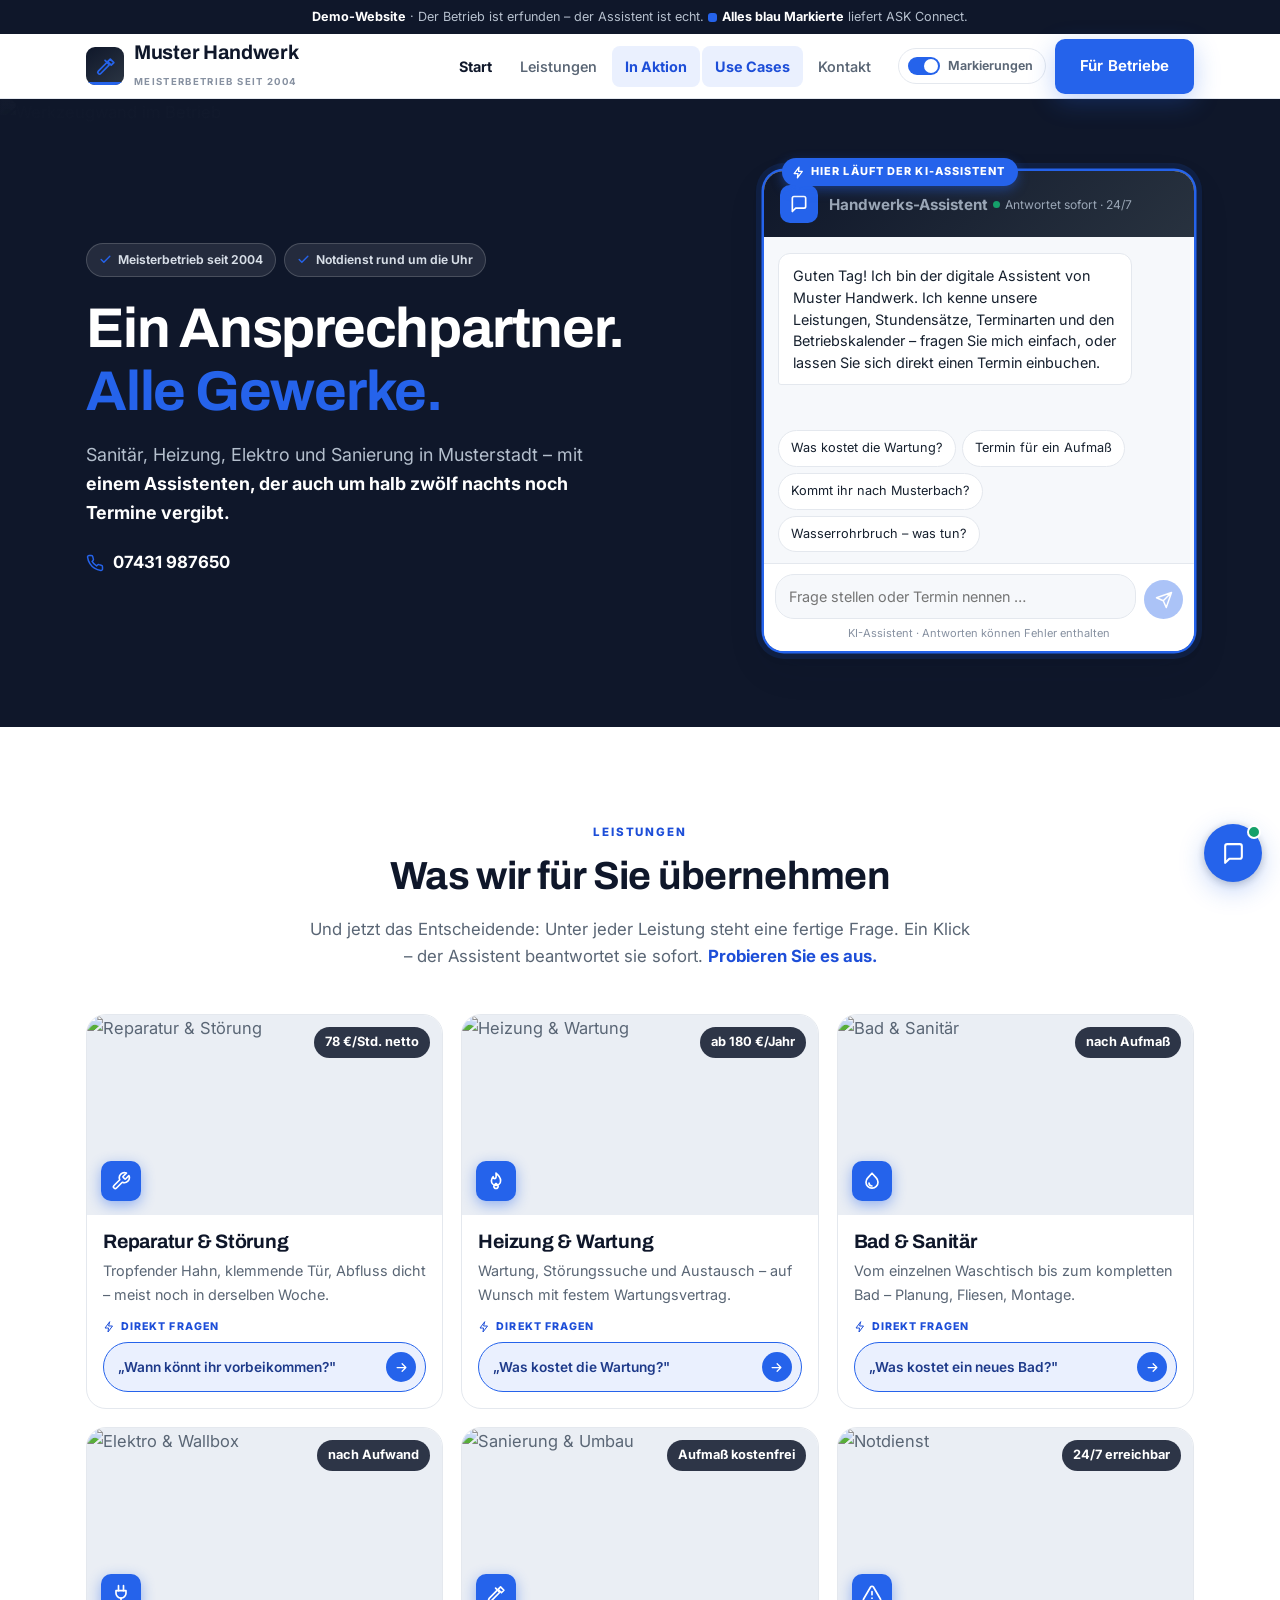
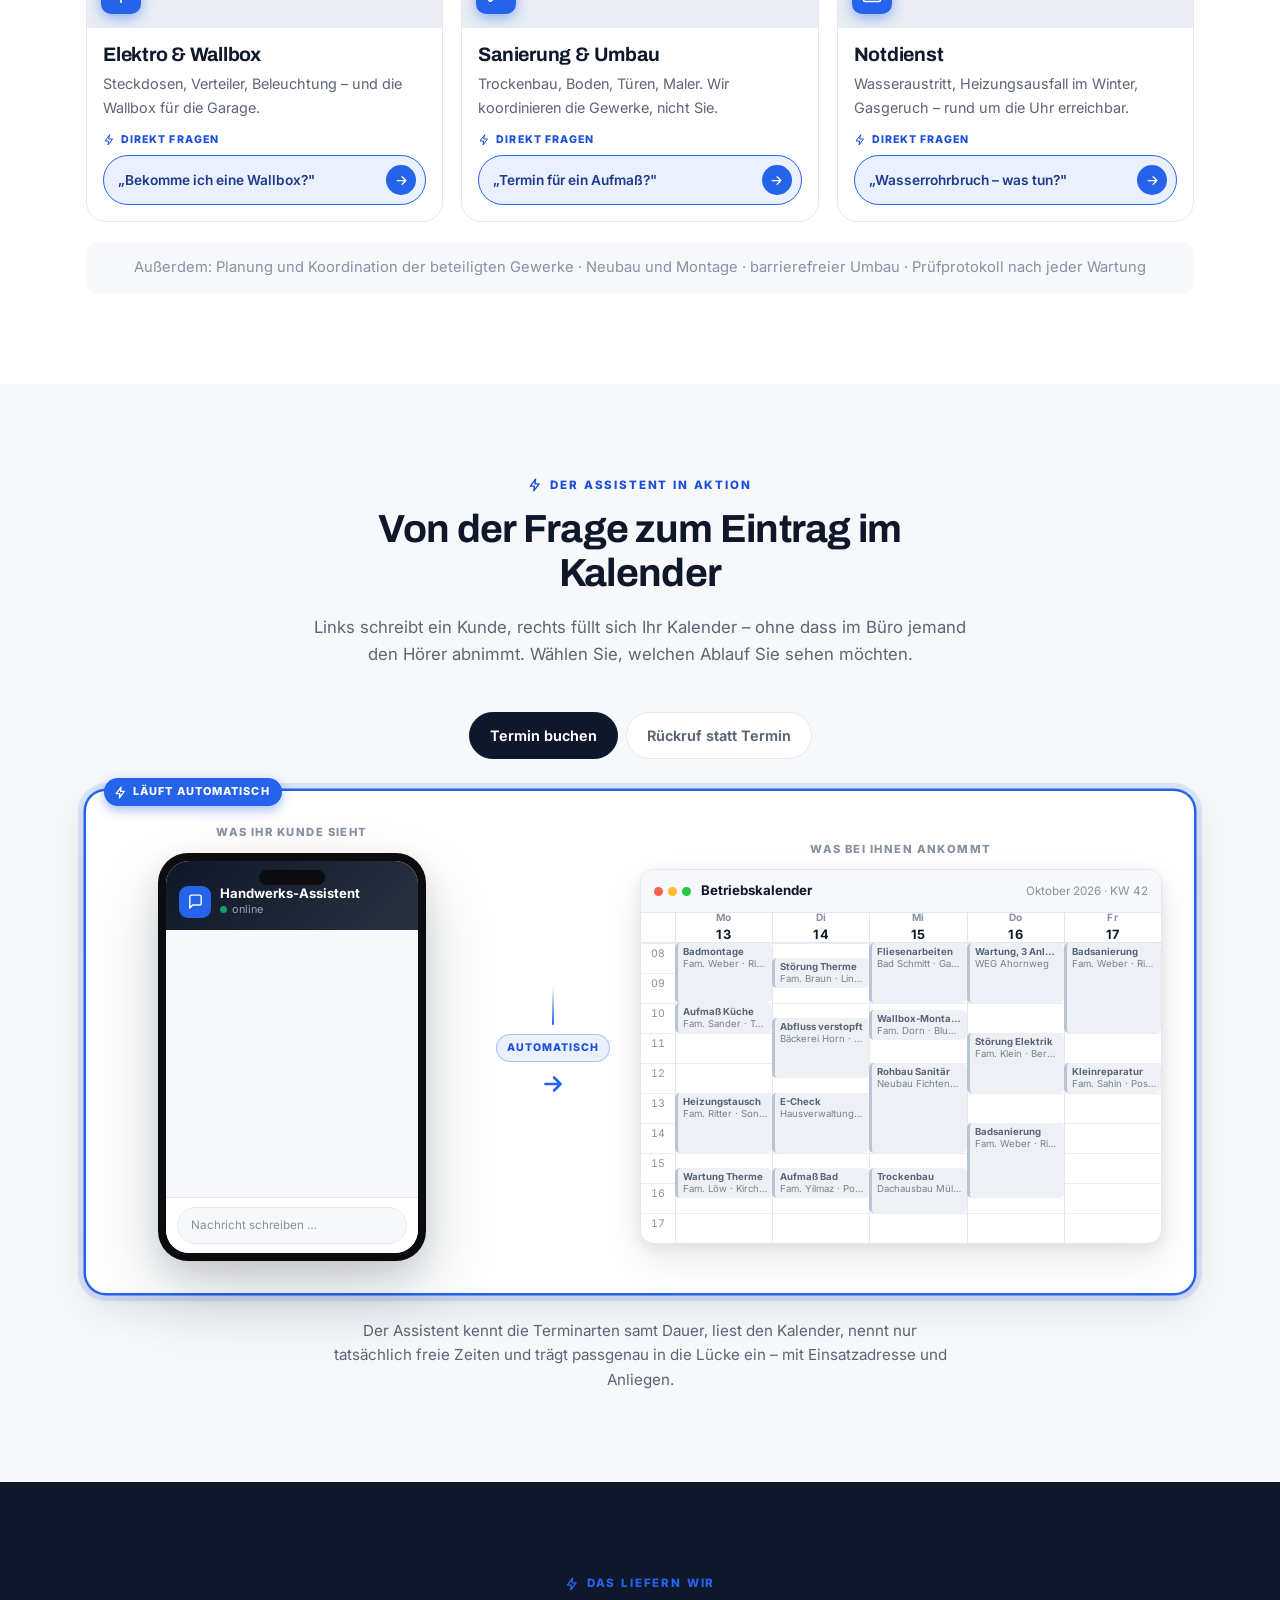
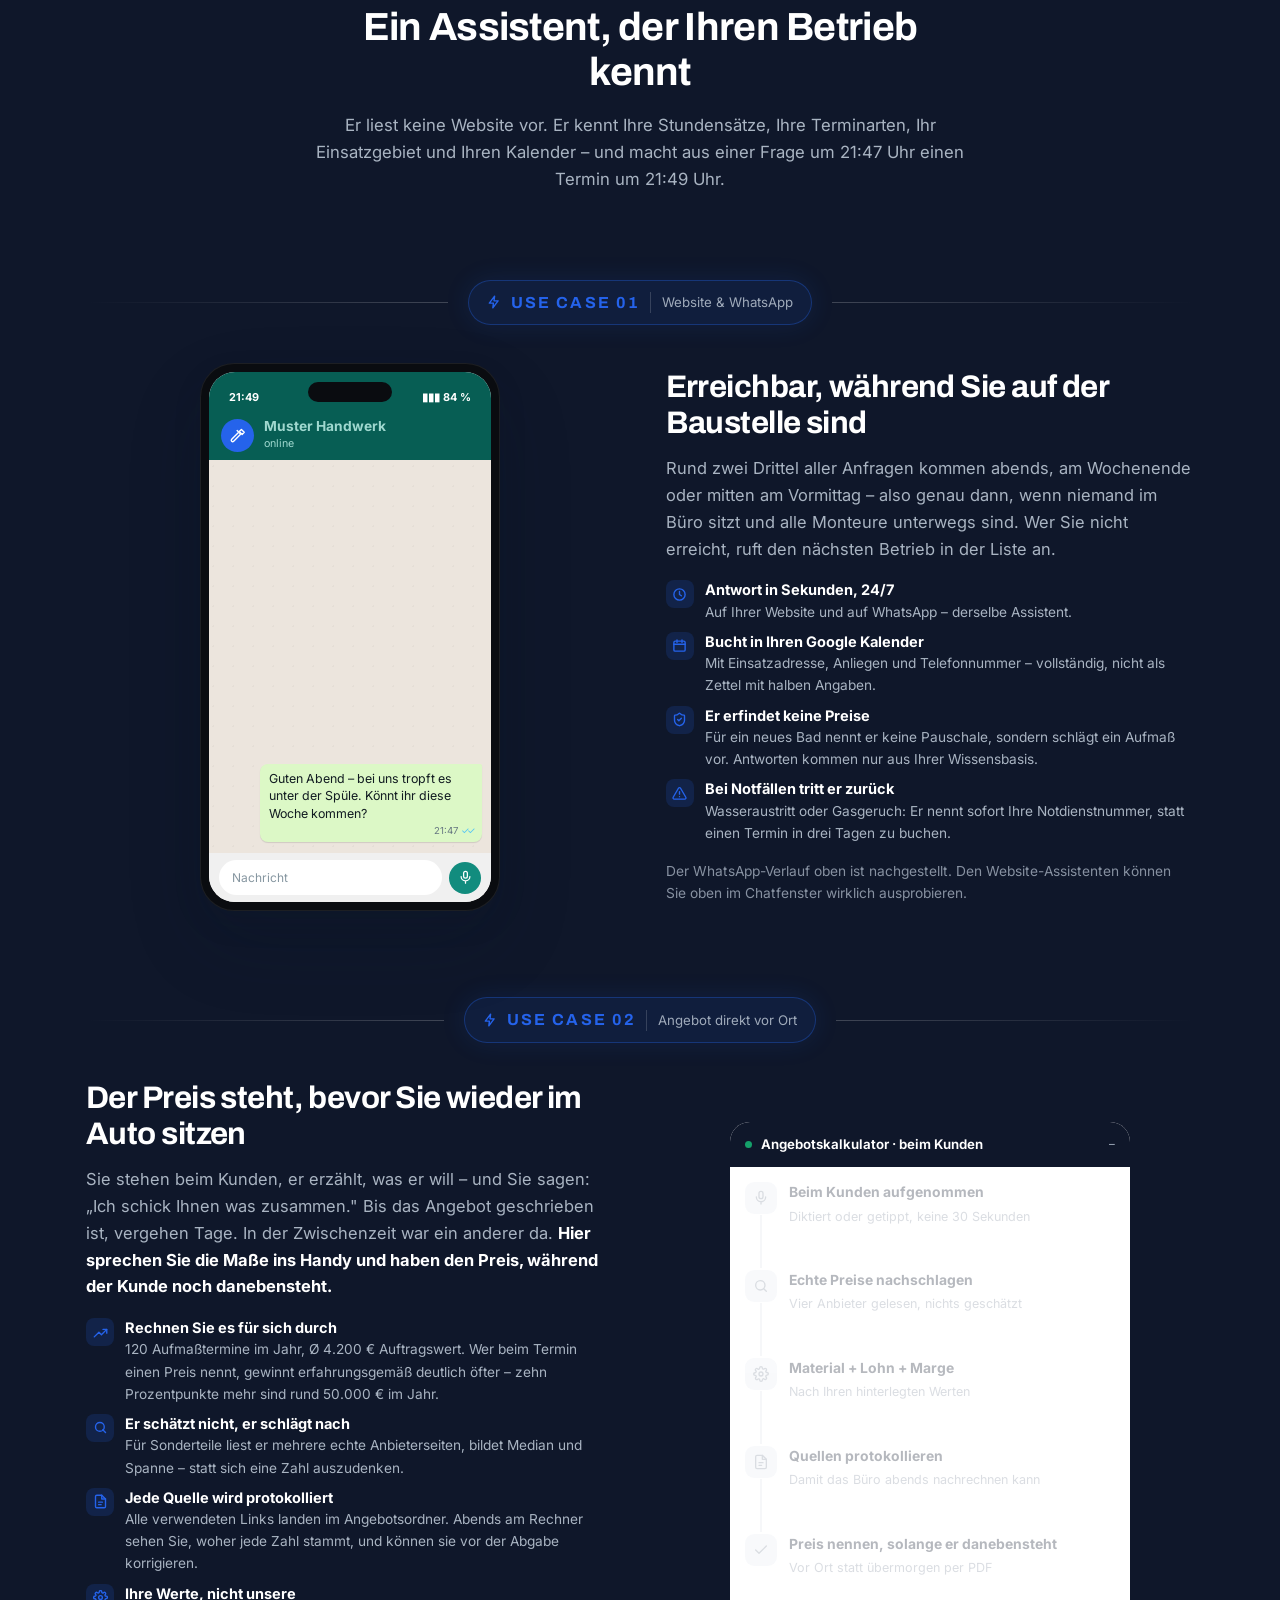
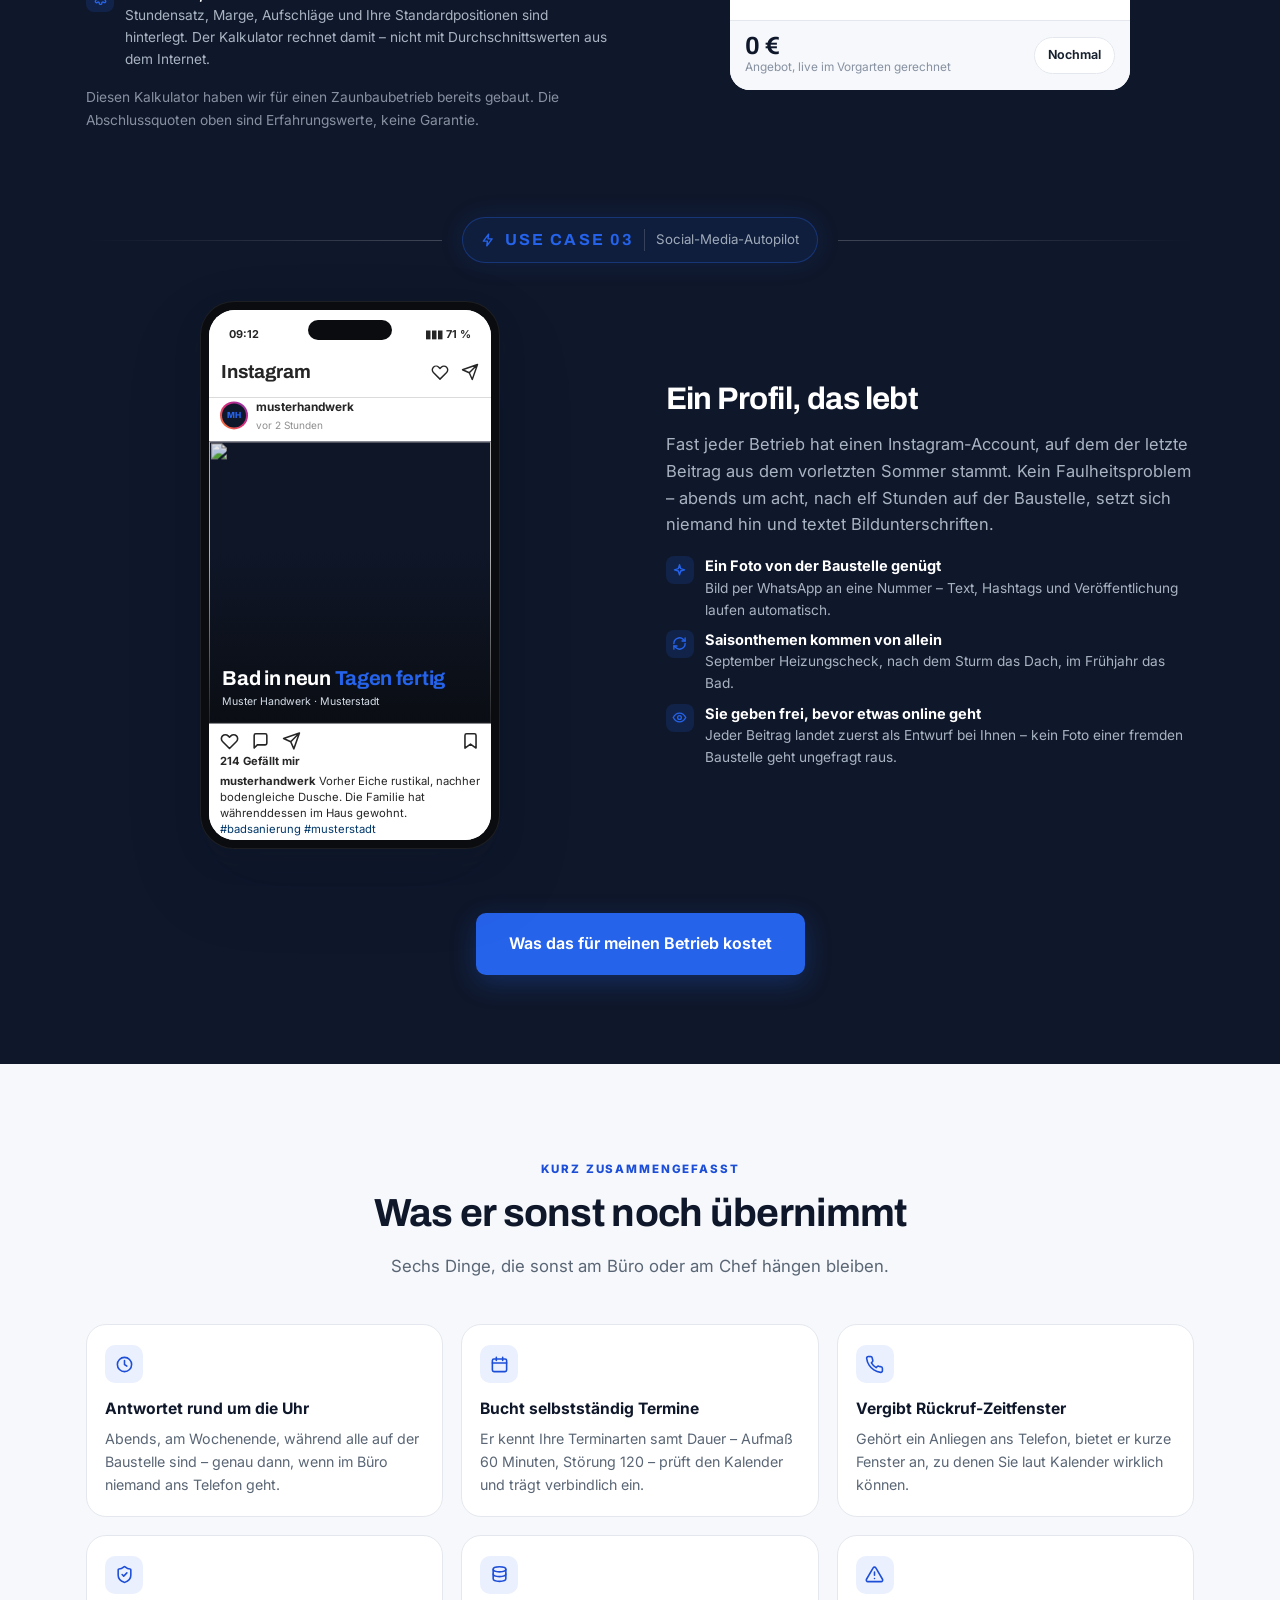
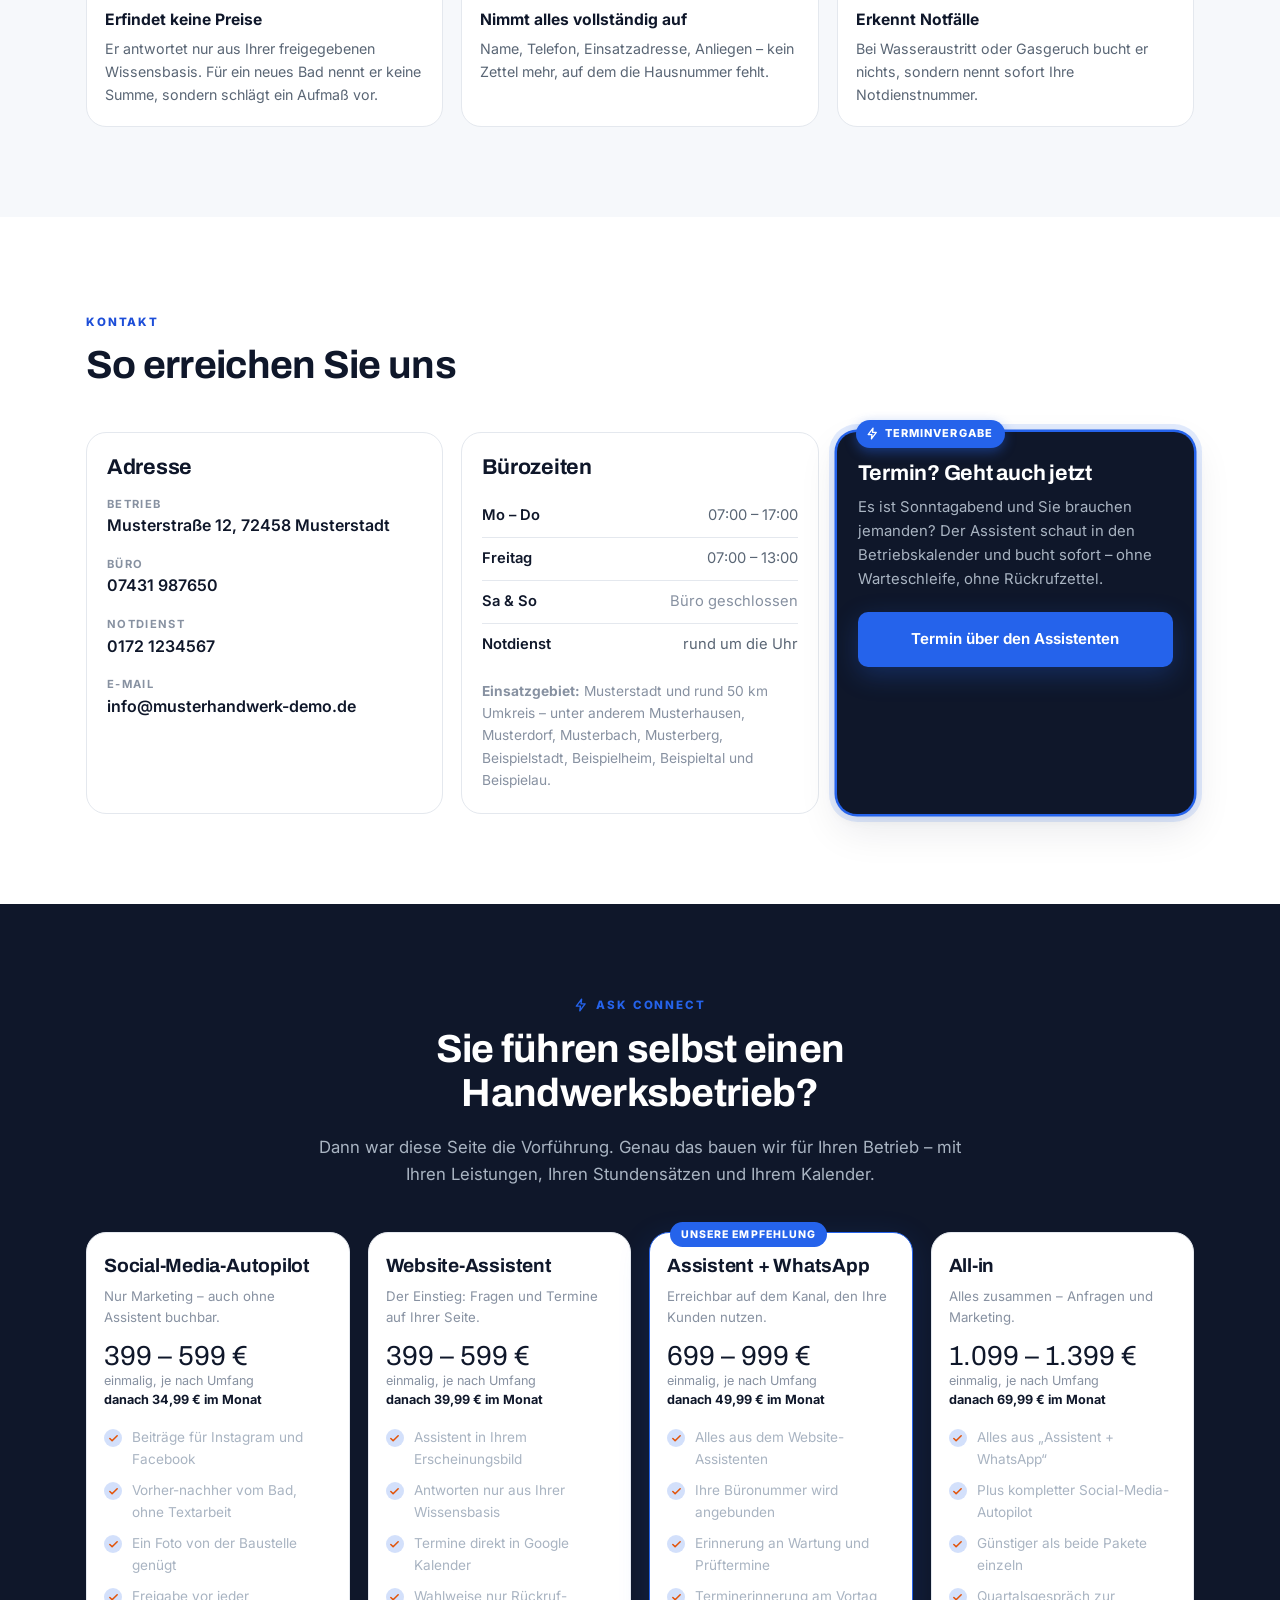
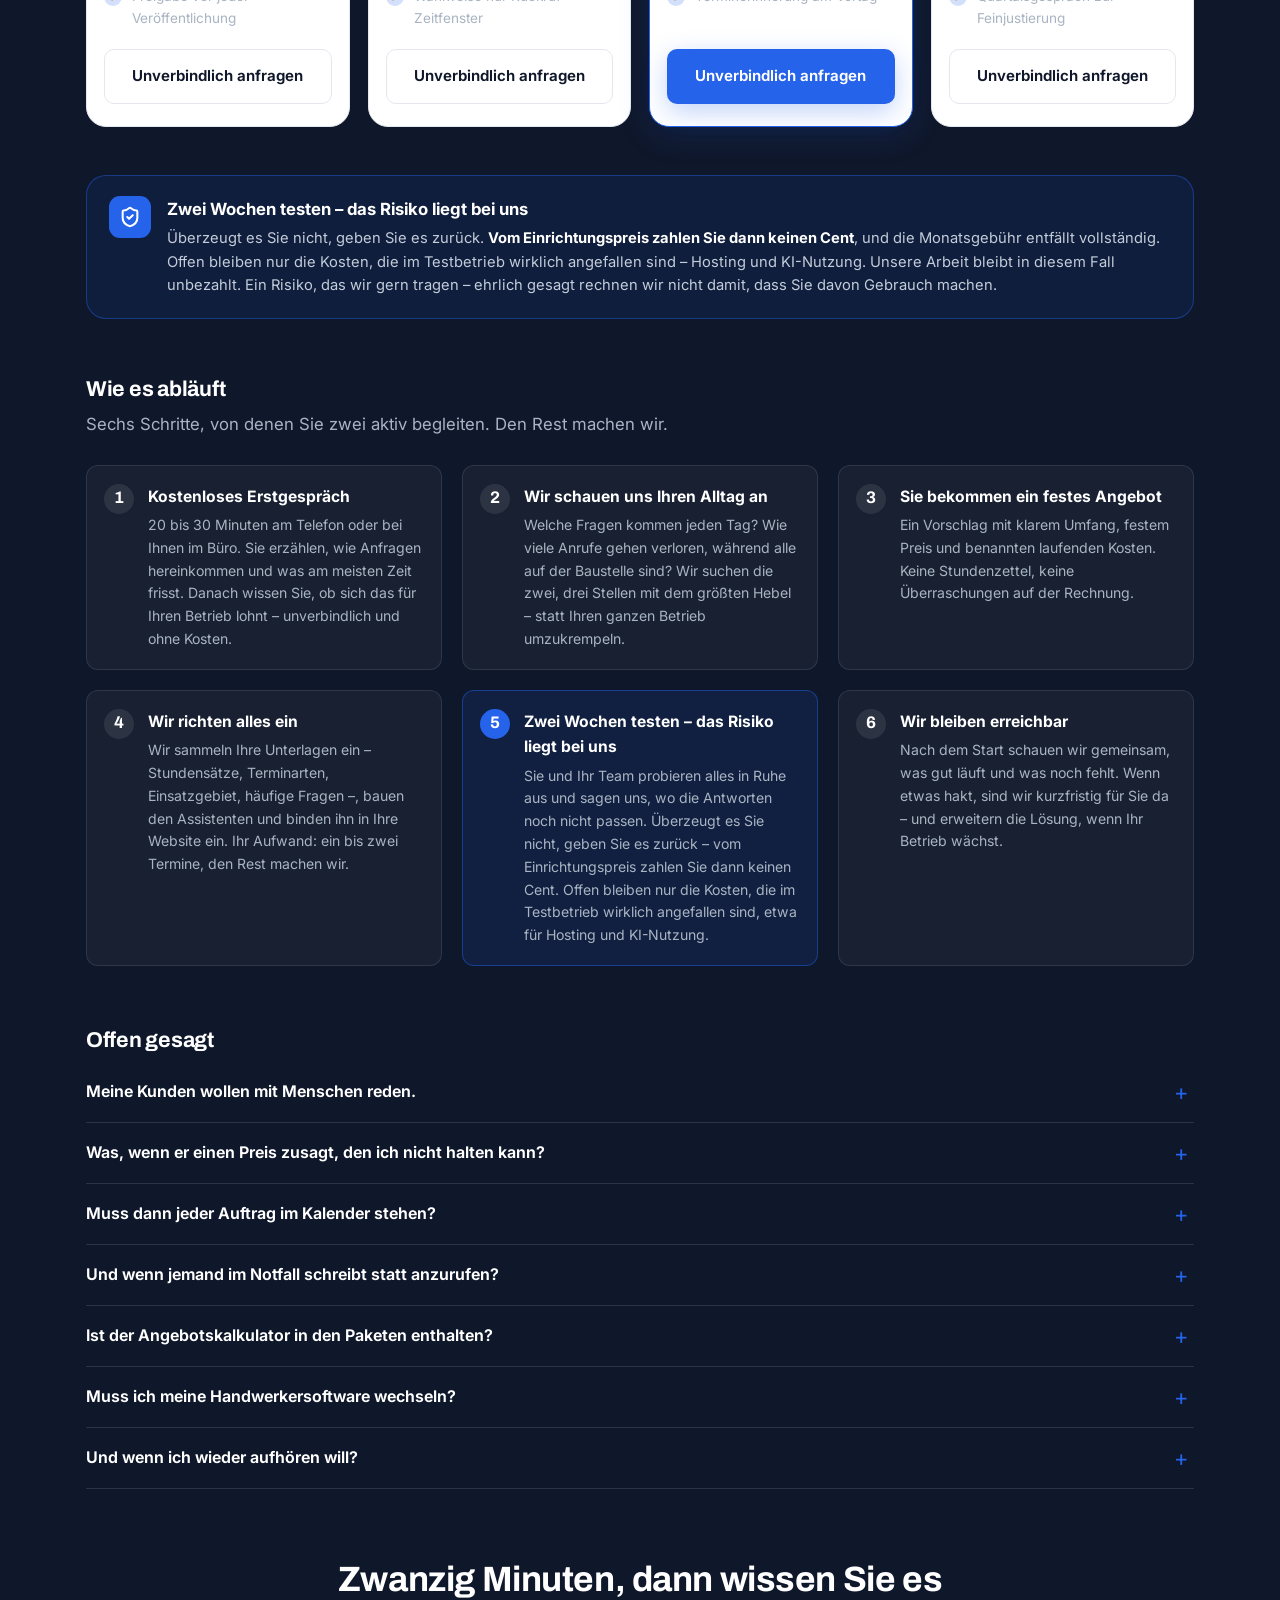
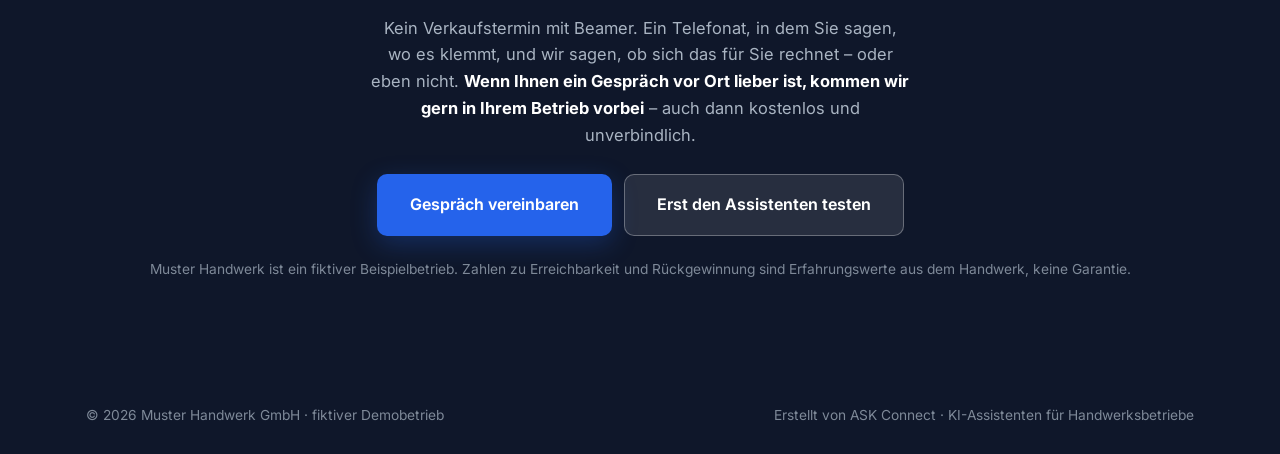
==== index.html @ 6609fb67 "Demoseite Handwerk auf den Stand der Kfz-Demo bringen Die bisherige Fassung war eine fruehere, deutl" ====
<!doctype html>
<html lang="de">
<head>
<meta charset="utf-8">
<meta name="viewport" content="width=device-width, initial-scale=1">
<title>Muster Handwerk – Demo mit KI-Assistent | ASK Connect</title>
<meta name="description" content="Demo einer Handwerker-Website mit KI-Assistent: beantwortet Kundenfragen und bucht Termine – rund um die Uhr, auch wenn alle auf der Baustelle sind.">
<meta name="robots" content="noindex, nofollow">
<link rel="icon" href="data:image/svg+xml,<svg xmlns='http://www.w3.org/2000/svg' viewBox='0 0 100 100'><rect width='100' height='100' rx='22' fill='%230F172A'/><path d='M60 24l16 16-12 12-16-16z' fill='%232563EB'/><path d='M52 44 24 72a8 8 0 0 0 11 11l28-28z' fill='%232563EB'/><path d='M46 20 66 40' stroke='%232563EB' stroke-width='7' stroke-linecap='round'/></svg>">
<link rel="preconnect" href="https://fonts.googleapis.com">
<link rel="preconnect" href="https://fonts.gstatic.com" crossorigin>
<link rel="preconnect" href="https://images.unsplash.com">
<link href="https://fonts.googleapis.com/css2?family=Archivo:wght@600;700;800&family=Inter:wght@400;500;600;700;800&display=swap" rel="stylesheet">
<link rel="stylesheet" href="assets/styles.css">
</head>
<body>

<!-- ═══════════ Demo-Hinweis ═══════════ -->
<div class="demobar">
  <b>Demo-Website</b><span class="dbfull"> · Der Betrieb ist erfunden – der Assistent ist echt.</span>
  <span class="pin"></span><b>Alles blau Markierte</b> liefert <span id="txt-anbieter">ASK Connect</span>.
</div>

<!-- ═══════════ Kopfzeile ═══════════ -->
<header class="top">
  <div class="wrap topin">
    <a class="brand" href="#start">
      <span class="bmark"><svg viewBox="0 0 24 24" fill="none" stroke="currentColor" stroke-width="2" stroke-linecap="round" stroke-linejoin="round"><path d="m14.5 6.5 3-3 4 4-3 3z"/><path d="m13 8-9.2 9.2a2 2 0 0 0 0 2.8 2 2 0 0 0 2.8 0L16 10.5"/><path d="m11.5 5 4.5 4.5"/></svg></span>
      <span><span class="bname">Muster Handwerk</span><br><span class="bsub">Meisterbetrieb seit 2004</span></span>
    </a>

    <nav class="nav" data-nav>
      <a href="#start">Start</a>
      <a href="#leistungen">Leistungen</a>
      <a href="#aktion" class="ki">In Aktion</a>
      <a href="#assistent" class="ki">Use Cases</a>
      <a href="#kontakt">Kontakt</a>
    </nav>

    <div class="tcta">
      <label class="tog" data-marks title="Blaue Markierungen ein- und ausblenden">
        <input type="checkbox" checked>
        <span class="togsw"></span>
        <span class="togtxt">Markierungen</span>
      </label>
      <a class="btn b-pri tbtn" href="#fuer-betriebe"><span class="tbtnlang">Für </span>Betriebe</a>
    </div>
  </div>
</header>

<!-- Ankerleiste fürs Handy -->
<nav class="pills" data-nav>
  <a href="#start">Start</a>
  <a href="#leistungen">Leistungen</a>
  <a href="#aktion" class="ki">⚡ In Aktion</a>
  <a href="#assistent" class="ki">Use Cases</a>
  <a href="#kontakt">Kontakt</a>
  <a href="#fuer-betriebe">Für Betriebe</a>
</nav>

<!-- ═══════════ 1 · HERO mit Live-Chat ═══════════ -->
<div class="hero" id="start">
  <div class="herobg">
    <img src="https://images.unsplash.com/photo-1426927308491-6380b6a9936f?auto=format&fit=crop&w=1700&q=75"
         alt="Werkzeugwand im Betrieb" fetchpriority="high">
  </div>
  <div class="wrap heroin">

    <div class="herotxt">
      <div class="hbadges">
        <span class="hbadge"><svg viewBox="0 0 24 24" fill="none" stroke="currentColor" stroke-width="2.6" stroke-linecap="round" stroke-linejoin="round"><path d="M20 6 9 17l-5-5"/></svg> Meisterbetrieb seit 2004</span>
        <span class="hbadge"><svg viewBox="0 0 24 24" fill="none" stroke="currentColor" stroke-width="2.6" stroke-linecap="round" stroke-linejoin="round"><path d="M20 6 9 17l-5-5"/></svg> Notdienst rund um die Uhr</span>
      </div>

      <h1>Ein Ansprechpartner.<br><em>Alle Gewerke.</em></h1>

      <p>
        <span class="nur-gross">Sanitär, Heizung, Elektro und Sanierung in Musterstadt – mit
          <strong style="color:#fff">einem Assistenten, der auch um halb zwölf nachts
          noch Termine vergibt.</strong></span>
        <span class="nur-klein">Handwerk aus einer Hand in Musterstadt – mit
          <strong style="color:#fff">einem Assistenten, der auch nachts noch
          Termine vergibt.</strong></span>
      </p>

      <a class="htel" href="#" data-tel>
        <svg viewBox="0 0 24 24" fill="none" stroke="currentColor" stroke-width="2" stroke-linecap="round" stroke-linejoin="round"><path d="M22 16.9v3a2 2 0 0 1-2.2 2 19.8 19.8 0 0 1-8.6-3.1 19.5 19.5 0 0 1-6-6A19.8 19.8 0 0 1 2.1 4.2 2 2 0 0 1 4.1 2h3a2 2 0 0 1 2 1.7c.1 1 .4 1.9.7 2.8a2 2 0 0 1-.5 2.1L8.1 9.9a16 16 0 0 0 6 6l1.3-1.3a2 2 0 0 1 2.1-.4c.9.3 1.8.6 2.8.7a2 2 0 0 1 1.7 2z"/></svg>
        <span id="txt-tel">07431 987650</span>
      </a>
    </div>

    <!-- ► Der Eyecatcher: echter Chat, direkt sichtbar -->
    <div class="kizone">
      <span class="kiflag"><svg viewBox="0 0 24 24" fill="none" stroke="currentColor" stroke-width="2.4" stroke-linecap="round" stroke-linejoin="round"><path d="M13 2 4 14h7l-1 8 9-12h-7z"/></svg> Hier läuft der KI-Assistent</span>
      <div id="chat-hero"></div>
    </div>

  </div>
</div>

<!-- ═══════════ 2 · LEISTUNGEN ═══════════ -->
<section id="leistungen">
  <div class="wrap">
    <div class="sechead mid">
      <span class="eyebrow">Leistungen</span>
      <h2>Was wir für Sie übernehmen</h2>
      <p>
        Und jetzt das Entscheidende: Unter jeder Leistung steht eine fertige Frage.
        Ein Klick – der Assistent beantwortet sie sofort.
        <strong style="color:var(--ac6)">Probieren Sie es aus.</strong>
      </p>
    </div>

    <div class="grid g3" id="leistungs-grid"></div>

    <p class="weitere" id="txt-weitere"></p>
  </div>
</section>

<!-- ═══════════ 3 · DER ASSISTENT IN AKTION ═══════════ -->
<section id="aktion" class="bg2">
  <div class="wrap">

    <div class="sechead mid">
      <span class="eyebrow"><svg viewBox="0 0 24 24" fill="none" stroke="currentColor" stroke-width="2.4" stroke-linecap="round" stroke-linejoin="round" style="width:14px;height:14px"><path d="M13 2 4 14h7l-1 8 9-12h-7z"/></svg> Der Assistent in Aktion</span>
      <h2>Von der Frage zum Eintrag im Kalender</h2>
      <p>
        Links schreibt ein Kunde, rechts füllt sich Ihr Kalender – ohne dass im Büro
        jemand den Hörer abnimmt. Wählen Sie, welchen Ablauf Sie sehen möchten.
      </p>
    </div>

    <div class="sz-tabs" role="tablist" aria-label="Ablauf auswählen"></div>

    <div class="buehne kizone" id="demo-buehne">

      <span class="kiflag"><svg viewBox="0 0 24 24" fill="none" stroke="currentColor" stroke-width="2.4" stroke-linecap="round" stroke-linejoin="round"><path d="M13 2 4 14h7l-1 8 9-12h-7z"/></svg> Läuft automatisch</span>

      <div class="buehne-in">
        <!-- Kundensicht -->
        <div class="bseite">
          <span class="bseite-titel">Was Ihr Kunde sieht</span>
          <div class="bphone">
            <div class="bphone-screen">
              <div class="bchat-head">
                <span class="bchat-av"><svg viewBox="0 0 24 24" fill="none" stroke="currentColor" stroke-width="2" stroke-linecap="round" stroke-linejoin="round"><path d="M20 15a2 2 0 0 1-2 2H8l-4 4V5a2 2 0 0 1 2-2h12a2 2 0 0 1 2 2z"/></svg></span>
                <span><b>Handwerks-Assistent</b><span><i class="dotlive"></i>online</span></span>
              </div>
              <div class="bchat-log"></div>
              <div class="bchat-foot"><span class="bchat-feld">Nachricht schreiben …</span></div>
            </div>
          </div>

        </div>

        <!-- Verbindung -->
        <div class="bpfeil" aria-hidden="true">
          <span class="bpfeil-linie"></span>
          <span class="bpfeil-chip">automatisch</span>
          <svg viewBox="0 0 24 24" fill="none" stroke="currentColor" stroke-width="2.4" stroke-linecap="round" stroke-linejoin="round"><path d="M5 12h14M13 6l6 6-6 6"/></svg>
        </div>

        <!-- Betriebssicht -->
        <div class="bseite">
          <span class="bseite-titel">Was bei Ihnen ankommt</span>
          <div class="bkal"></div>
        </div>
      </div>
    </div>

    <p class="sz-note"></p>

  </div>
</section>

<!-- ═══════════ 4 · USE CASES (unser Produkt) ═══════════ -->
<section id="assistent" class="dark">
  <div class="wrap">

    <div class="sechead mid">
      <span class="eyebrow"><svg viewBox="0 0 24 24" fill="none" stroke="currentColor" stroke-width="2.4" stroke-linecap="round" stroke-linejoin="round" style="width:14px;height:14px"><path d="M13 2 4 14h7l-1 8 9-12h-7z"/></svg> Das liefern wir</span>
      <h2>Ein Assistent, der Ihren Betrieb kennt</h2>
      <p style="color:#A9B4C2">
        Er liest keine Website vor. Er kennt Ihre Stundensätze, Ihre Terminarten, Ihr
        Einsatzgebiet und Ihren Kalender – und macht aus einer Frage um 21:47 Uhr
        einen Termin um 21:49 Uhr.
      </p>
    </div>

    <!-- Use Case 1 -->
    <div class="uc-trenner">
      <span class="uc-marke"><svg viewBox="0 0 24 24" fill="none" stroke="currentColor" stroke-width="2.4" stroke-linecap="round" stroke-linejoin="round"><path d="M13 2 4 14h7l-1 8 9-12h-7z"/></svg><b>Use Case 01</b><i>Website &amp; WhatsApp</i></span>
    </div>
    <div class="bst">
      <div class="bstdemo rv">
        <div class="phone" id="demo-wa">
          <div class="pscreen">
            <div class="pstat" style="background:#075E54"><span>21:49</span><span>▮▮▮ 84 %</span></div>
            <div class="wahead">
              <span class="av"><svg viewBox="0 0 24 24" fill="none" stroke="currentColor" stroke-width="2" stroke-linecap="round" stroke-linejoin="round"><path d="m14.5 6.5 3-3 4 4-3 3z"/><path d="m13 8-9.2 9.2a2 2 0 0 0 0 2.8 2 2 0 0 0 2.8 0L16 10.5"/><path d="m11.5 5 4.5 4.5"/></svg></span>
              <span><b>Muster Handwerk</b><span>online</span></span>
            </div>
            <div class="wabody"></div>
            <div class="wafoot">
              <span class="wain">Nachricht</span>
              <span class="wamic"><svg viewBox="0 0 24 24" fill="none" stroke="currentColor" stroke-width="2" stroke-linecap="round" stroke-linejoin="round"><rect x="9" y="2" width="6" height="11" rx="3"/><path d="M5 10.5a7 7 0 0 0 14 0M12 17.5V21"/></svg></span>
            </div>
          </div>
        </div>
      </div>

      <div class="rv">
        <h3>Erreichbar, während Sie auf der Baustelle sind</h3>
        <p>
          Rund zwei Drittel aller Anfragen kommen abends, am Wochenende oder mitten am
          Vormittag – also genau dann, wenn niemand im Büro sitzt und alle Monteure
          unterwegs sind. Wer Sie nicht erreicht, ruft den nächsten Betrieb in der Liste an.
        </p>
        <div class="wins">
          <div class="win"><span class="winic"><svg viewBox="0 0 24 24" fill="none" stroke="currentColor" stroke-width="2.2" stroke-linecap="round" stroke-linejoin="round"><circle cx="12" cy="12" r="9"/><path d="M12 7v5l3 2"/></svg></span>
            <span><b>Antwort in Sekunden, 24/7</b><span>Auf Ihrer Website und auf WhatsApp – derselbe Assistent.</span></span></div>
          <div class="win"><span class="winic"><svg viewBox="0 0 24 24" fill="none" stroke="currentColor" stroke-width="2.2" stroke-linecap="round" stroke-linejoin="round"><rect x="3" y="5" width="18" height="16" rx="2"/><path d="M3 10h18M8 3v4M16 3v4"/></svg></span>
            <span><b>Bucht in Ihren Google Kalender</b><span>Mit Einsatzadresse, Anliegen und Telefonnummer – vollständig, nicht als Zettel mit halben Angaben.</span></span></div>
          <div class="win"><span class="winic"><svg viewBox="0 0 24 24" fill="none" stroke="currentColor" stroke-width="2.2" stroke-linecap="round" stroke-linejoin="round"><path d="M20 13c0 5-3.5 7.5-7.66 8.95a1 1 0 0 1-.67-.01C7.5 20.5 4 18 4 13V6a1 1 0 0 1 1-1c2 0 4.5-1.2 6.24-2.72a1.17 1.17 0 0 1 1.52 0C14.51 3.81 17 5 19 5a1 1 0 0 1 1 1z"/><path d="m9 12 2 2 4-4"/></svg></span>
            <span><b>Er erfindet keine Preise</b><span>Für ein neues Bad nennt er keine Pauschale, sondern schlägt ein Aufmaß vor. Antworten kommen nur aus Ihrer Wissensbasis.</span></span></div>
          <div class="win"><span class="winic"><svg viewBox="0 0 24 24" fill="none" stroke="currentColor" stroke-width="2.2" stroke-linecap="round" stroke-linejoin="round"><path d="M10.3 3.6 1.9 18a2 2 0 0 0 1.7 3h16.8a2 2 0 0 0 1.7-3L13.7 3.6a2 2 0 0 0-3.4 0z"/><path d="M12 9v4M12 17h.01"/></svg></span>
            <span><b>Bei Notfällen tritt er zurück</b><span>Wasseraustritt oder Gasgeruch: Er nennt sofort Ihre Notdienstnummer, statt einen Termin in drei Tagen zu buchen.</span></span></div>
        </div>
        <p class="small mut" style="margin-top:16px">
          Der WhatsApp-Verlauf oben ist nachgestellt. Den Website-Assistenten können Sie
          oben im Chatfenster wirklich ausprobieren.
        </p>
      </div>
    </div>

    <!-- Use Case 2 · der Umsatz-Use-Case, bewusst in der Mitte -->
    <div class="uc-trenner">
      <span class="uc-marke"><svg viewBox="0 0 24 24" fill="none" stroke="currentColor" stroke-width="2.4" stroke-linecap="round" stroke-linejoin="round"><path d="M13 2 4 14h7l-1 8 9-12h-7z"/></svg><b>Use Case 02</b><i>Angebot direkt vor Ort</i></span>
    </div>
    <div class="bst rev">
      <div class="bstdemo rv">
        <div class="flow" id="demo-flow">
          <div class="flowhead">
            <span class="lt"></span><span>Angebotskalkulator · beim Kunden</span><span class="cnt">–</span>
          </div>
          <div class="flowbody"></div>
          <div class="flowfoot">
            <span><b class="euro">0 €</b><span>Angebot, live im Vorgarten gerechnet</span></span>
            <button class="replay" type="button">Nochmal</button>
          </div>
        </div>
      </div>

      <div class="rv">
        <h3>Der Preis steht, bevor Sie wieder im Auto sitzen</h3>
        <p>
          Sie stehen beim Kunden, er erzählt, was er will – und Sie sagen: „Ich schick
          Ihnen was zusammen." Bis das Angebot geschrieben ist, vergehen Tage. In der
          Zwischenzeit war ein anderer da. <strong style="color:#fff">Hier sprechen Sie
          die Maße ins Handy und haben den Preis, während der Kunde noch danebensteht.</strong>
        </p>
        <div class="wins">
          <div class="win"><span class="winic"><svg viewBox="0 0 24 24" fill="none" stroke="currentColor" stroke-width="2.2" stroke-linecap="round" stroke-linejoin="round"><path d="M22 7 13.5 15.5l-4-4L2 19"/><path d="M16 7h6v6"/></svg></span>
            <span><b>Rechnen Sie es für sich durch</b><span>120 Aufmaßtermine im Jahr, Ø 4.200 € Auftragswert. Wer beim Termin einen Preis nennt, gewinnt erfahrungsgemäß deutlich öfter – zehn Prozentpunkte mehr sind rund 50.000 € im Jahr.</span></span></div>
          <div class="win"><span class="winic"><svg viewBox="0 0 24 24" fill="none" stroke="currentColor" stroke-width="2.2" stroke-linecap="round" stroke-linejoin="round"><circle cx="11" cy="11" r="7"/><path d="m20 20-4.3-4.3"/></svg></span>
            <span><b>Er schätzt nicht, er schlägt nach</b><span>Für Sonderteile liest er mehrere echte Anbieterseiten, bildet Median und Spanne – statt sich eine Zahl auszudenken.</span></span></div>
          <div class="win"><span class="winic"><svg viewBox="0 0 24 24" fill="none" stroke="currentColor" stroke-width="2.2" stroke-linecap="round" stroke-linejoin="round"><path d="M14 2H6a2 2 0 0 0-2 2v16a2 2 0 0 0 2 2h12a2 2 0 0 0 2-2V8z"/><path d="M14 2v6h6"/><path d="M9 13h6M9 17h4"/></svg></span>
            <span><b>Jede Quelle wird protokolliert</b><span>Alle verwendeten Links landen im Angebotsordner. Abends am Rechner sehen Sie, woher jede Zahl stammt, und können sie vor der Abgabe korrigieren.</span></span></div>
          <div class="win"><span class="winic"><svg viewBox="0 0 24 24" fill="none" stroke="currentColor" stroke-width="2.2" stroke-linecap="round" stroke-linejoin="round"><circle cx="12" cy="12" r="3"/><path d="M19.4 15a1.65 1.65 0 0 0 .33 1.82l.06.06a2 2 0 1 1-2.83 2.83l-.06-.06a1.65 1.65 0 0 0-1.82-.33 1.65 1.65 0 0 0-1 1.51V21a2 2 0 1 1-4 0v-.09A1.65 1.65 0 0 0 9 19.4a1.65 1.65 0 0 0-1.82.33l-.06.06a2 2 0 1 1-2.83-2.83l.06-.06a1.65 1.65 0 0 0 .33-1.82 1.65 1.65 0 0 0-1.51-1H3a2 2 0 1 1 0-4h.09A1.65 1.65 0 0 0 4.6 9a1.65 1.65 0 0 0-.33-1.82l-.06-.06a2 2 0 1 1 2.83-2.83l.06.06A1.65 1.65 0 0 0 9 4.6a1.65 1.65 0 0 0 1-1.51V3a2 2 0 1 1 4 0v.09a1.65 1.65 0 0 0 1 1.51 1.65 1.65 0 0 0 1.82-.33l.06-.06a2 2 0 1 1 2.83 2.83l-.06.06A1.65 1.65 0 0 0 19.4 9c.14.34.4.62.73.79H21a2 2 0 1 1 0 4h-.09a1.65 1.65 0 0 0-1.51 1z"/></svg></span>
            <span><b>Ihre Werte, nicht unsere</b><span>Stundensatz, Marge, Aufschläge und Ihre Standardpositionen sind hinterlegt. Der Kalkulator rechnet damit – nicht mit Durchschnittswerten aus dem Internet.</span></span></div>
        </div>
        <p class="small mut" style="margin-top:16px">
          Diesen Kalkulator haben wir für einen Zaunbaubetrieb bereits gebaut. Die
          Abschlussquoten oben sind Erfahrungswerte, keine Garantie.
        </p>
      </div>
    </div>

    <!-- Use Case 3 -->
    <div class="uc-trenner">
      <span class="uc-marke"><svg viewBox="0 0 24 24" fill="none" stroke="currentColor" stroke-width="2.4" stroke-linecap="round" stroke-linejoin="round"><path d="M13 2 4 14h7l-1 8 9-12h-7z"/></svg><b>Use Case 03</b><i>Social-Media-Autopilot</i></span>
    </div>
    <div class="bst">
      <div class="bstdemo rv">
        <div class="phone" id="demo-ig">
          <div class="pscreen">
            <div class="pstat" style="background:#fff;color:#262626"><span>09:12</span><span>▮▮▮ 71 %</span></div>
            <div class="ighead">
              <span class="iglogo">Instagram</span>
              <span class="sp">
                <svg viewBox="0 0 24 24" fill="none" stroke="currentColor" stroke-width="1.9" stroke-linecap="round" stroke-linejoin="round"><path d="M20.8 5.6a5 5 0 0 0-7.1 0L12 7.3l-1.7-1.7a5 5 0 1 0-7.1 7.1l8.8 8.8 8.8-8.8a5 5 0 0 0 0-7.1z"/></svg>
                <svg viewBox="0 0 24 24" fill="none" stroke="currentColor" stroke-width="1.9" stroke-linecap="round" stroke-linejoin="round"><path d="M22 2 11 13M22 2l-7 20-4-9-9-4z"/></svg>
              </span>
            </div>
            <div class="igfeed"><div class="igtrack"></div></div>
          </div>
        </div>
      </div>

      <div class="rv">
        <h3>Ein Profil, das lebt</h3>
        <p>
          Fast jeder Betrieb hat einen Instagram-Account, auf dem der letzte Beitrag aus
          dem vorletzten Sommer stammt. Kein Faulheitsproblem – abends um acht, nach elf
          Stunden auf der Baustelle, setzt sich niemand hin und textet Bildunterschriften.
        </p>
        <div class="wins">
          <div class="win"><span class="winic"><svg viewBox="0 0 24 24" fill="none" stroke="currentColor" stroke-width="2.2" stroke-linecap="round" stroke-linejoin="round"><path d="M12 2.8 13.9 9l6.2 1.9-6.2 1.9L12 19l-1.9-6.2L3.9 10.9 10.1 9z"/></svg></span>
            <span><b>Ein Foto von der Baustelle genügt</b><span>Bild per WhatsApp an eine Nummer – Text, Hashtags und Veröffentlichung laufen automatisch.</span></span></div>
          <div class="win"><span class="winic"><svg viewBox="0 0 24 24" fill="none" stroke="currentColor" stroke-width="2.2" stroke-linecap="round" stroke-linejoin="round"><path d="M3 12a9 9 0 0 1 15.2-6.5L21 8"/><path d="M21 3v5h-5"/><path d="M21 12a9 9 0 0 1-15.2 6.5L3 16"/><path d="M3 21v-5h5"/></svg></span>
            <span><b>Saisonthemen kommen von allein</b><span>September Heizungscheck, nach dem Sturm das Dach, im Frühjahr das Bad.</span></span></div>
          <div class="win"><span class="winic"><svg viewBox="0 0 24 24" fill="none" stroke="currentColor" stroke-width="2.2" stroke-linecap="round" stroke-linejoin="round"><path d="M2 12s3.6-7 10-7 10 7 10 7-3.6 7-10 7-10-7-10-7z"/><circle cx="12" cy="12" r="3"/></svg></span>
            <span><b>Sie geben frei, bevor etwas online geht</b><span>Jeder Beitrag landet zuerst als Entwurf bei Ihnen – kein Foto einer fremden Baustelle geht ungefragt raus.</span></span></div>
        </div>
      </div>
    </div>

    <div class="mid" style="margin-top:clamp(40px,5vw,64px)">
      <a class="btn b-pri b-lg" href="#fuer-betriebe">Was das für meinen Betrieb kostet</a>
    </div>
  </div>
</section>

<!-- ═══════════ 5 · WAS ER SONST NOCH ÜBERNIMMT ═══════════ -->
<section id="funktionsuebersicht" class="bg2">
  <div class="wrap">
    <div class="sechead mid">
      <span class="eyebrow">Kurz zusammengefasst</span>
      <h2>Was er sonst noch übernimmt</h2>
      <p>Sechs Dinge, die sonst am Büro oder am Chef hängen bleiben.</p>
    </div>
    <div class="grid g3" id="funktionen"></div>
  </div>
</section>

<!-- ═══════════ 6 · KONTAKT (schlicht, mit markiertem Block) ═══════════ -->
<section id="kontakt">
  <div class="wrap">
    <div class="sechead">
      <span class="eyebrow">Kontakt</span>
      <h2>So erreichen Sie uns</h2>
    </div>

    <div class="grid g3">
      <div class="card rv">
        <h3>Adresse</h3>
        <dl class="kv" style="margin-top:16px">
          <dt>Betrieb</dt><dd id="txt-adresse">Musterstraße 12, 72458 Musterstadt</dd>
        </dl>
        <dl class="kv"><dt>Büro</dt><dd><a href="#" data-tel id="txt-tel2">07431 987650</a></dd></dl>
        <dl class="kv"><dt>Notdienst</dt><dd id="txt-notdienst">0172 1234567</dd></dl>
        <dl class="kv"><dt>E-Mail</dt><dd id="txt-mail">info@musterhandwerk-demo.de</dd></dl>
      </div>

      <div class="card rv">
        <h3>Bürozeiten</h3>
        <ul class="hours" style="margin-top:16px" id="zeiten"></ul>
        <p class="small mut" style="margin-top:14px"><b>Einsatzgebiet:</b> <span id="txt-gebiet"></span></p>
      </div>

      <!-- ► markiert: hier arbeitet der Assistent -->
      <div class="card kizone rv" style="background:var(--ink);color:#A9B4C2">
        <span class="kiflag"><svg viewBox="0 0 24 24" fill="none" stroke="currentColor" stroke-width="2.4" stroke-linecap="round" stroke-linejoin="round"><path d="M13 2 4 14h7l-1 8 9-12h-7z"/></svg> Terminvergabe</span>
        <h3 style="color:#fff;margin-top:6px">Termin? Geht auch jetzt</h3>
        <p style="color:#A9B4C2;font-size:.93rem">
          Es ist Sonntagabend und Sie brauchen jemanden? Der Assistent schaut in den
          Betriebskalender und bucht sofort – ohne Warteschleife, ohne Rückrufzettel.
        </p>
        <button class="btn b-pri" style="width:100%;margin-top:6px" type="button"
                data-frage="Ich brauche einen Termin. Was habt ihr diese Woche frei?">
          Termin über den Assistenten
        </button>
      </div>
    </div>
  </div>
</section>

<!-- ═══════════ 7 · FÜR BETRIEBSINHABER ═══════════ -->
<section id="fuer-betriebe" class="dark">
  <div class="wrap">

    <div class="sechead mid">
      <span class="eyebrow"><svg viewBox="0 0 24 24" fill="none" stroke="currentColor" stroke-width="2.4" stroke-linecap="round" stroke-linejoin="round" style="width:14px;height:14px"><path d="M13 2 4 14h7l-1 8 9-12h-7z"/></svg> ASK Connect</span>
      <h2>Sie führen selbst einen Handwerksbetrieb?</h2>
      <p style="color:#A9B4C2">
        Dann war diese Seite die Vorführung. Genau das bauen wir für Ihren Betrieb –
        mit Ihren Leistungen, Ihren Stundensätzen und Ihrem Kalender.
      </p>
    </div>

    <div class="grid g4" id="pakete"></div>

    <div class="testbanner rv">
      <span class="testbanner-ic"><svg viewBox="0 0 24 24" fill="none" stroke="currentColor" stroke-width="2.2" stroke-linecap="round" stroke-linejoin="round"><path d="M20 13c0 5-3.5 7.5-7.66 8.95a1 1 0 0 1-.67-.01C7.5 20.5 4 18 4 13V6a1 1 0 0 1 1-1c2 0 4.5-1.2 6.24-2.72a1.17 1.17 0 0 1 1.52 0C14.51 3.81 17 5 19 5a1 1 0 0 1 1 1z"/><path d="m9 12 2 2 4-4"/></svg></span>
      <div>
        <b>Zwei Wochen testen – das Risiko liegt bei uns</b>
        <span>Überzeugt es Sie nicht, geben Sie es zurück. <b class="tb-stark">Vom
        Einrichtungspreis zahlen Sie dann keinen Cent</b>, und die Monatsgebühr entfällt
        vollständig. Offen bleiben nur die Kosten, die im Testbetrieb wirklich angefallen
        sind – Hosting und KI-Nutzung. Unsere Arbeit bleibt in diesem Fall unbezahlt.
        Ein Risiko, das wir gern tragen – ehrlich gesagt rechnen wir nicht damit,
        dass Sie davon Gebrauch machen.</span>
      </div>
    </div>

    <div class="ablauf-block">
      <div class="sechead" style="margin-bottom:26px">
        <h3>Wie es abläuft</h3>
        <p style="color:#A9B4C2">Sechs Schritte, von denen Sie zwei aktiv begleiten. Den Rest machen wir.</p>
      </div>
      <div class="schritte" id="ablauf"></div>
    </div>

    <div class="faq-block">
      <div class="sechead" style="margin-bottom:10px">
        <h3>Offen gesagt</h3>
      </div>
      <div class="faq rv">
        <details>
          <summary>Meine Kunden wollen mit Menschen reden.</summary>
          <div>Die meisten wollen vor allem schnell eine Antwort. Wer anrufen möchte, ruft weiter an –
          daran ändert sich nichts. Der Assistent fängt die Anfragen ab, die Sie sonst gar nicht erreichen,
          weil um 19 Uhr niemand mehr im Büro sitzt.</div>
        </details>
        <details>
          <summary>Was, wenn er einen Preis zusagt, den ich nicht halten kann?</summary>
          <div>Tut er nicht. Er antwortet nur aus der Wissensbasis, die Sie freigegeben haben, und für alles
          Kalkulierte – ein Bad, eine Sanierung, eine Wallbox – nennt er bewusst keine Summe, sondern
          schlägt ein Aufmaß vor. Findet er nichts, sagt er das und bietet einen Rückruf an.</div>
        </details>
        <details>
          <summary>Muss dann jeder Auftrag im Kalender stehen?</summary>
          <div>Nein, das entscheiden Sie. Der Assistent kann Termine direkt eintragen – oder
          stattdessen nur ein Rückruf-Zeitfenster vergeben. Dann steht im Kalender lediglich,
          dass Sie jemanden anrufen. Alles Weitere klären Sie am Telefon.</div>
        </details>
        <details>
          <summary>Und wenn jemand im Notfall schreibt statt anzurufen?</summary>
          <div>Genau dafür ist er vorbereitet. Bei Wasseraustritt, Gasgeruch oder Heizungsausfall im Winter
          bucht er keinen Termin, sondern nennt sofort Ihre Notdienstnummer – bei Gefahr für Personen
          zusätzlich den Hinweis auf die 112. Ein Terminvorschlag in drei Tagen wäre hier die falsche Antwort.</div>
        </details>
        <details>
          <summary>Ist der Angebotskalkulator in den Paketen enthalten?</summary>
          <div>Nein. Den bauen wir auf Ihr Gewerk zu – Ihre Standardpositionen, Ihre Marge, Ihre
          Aufschläge müssen dafür hinterlegt werden, und das sieht bei einem Zaunbauer anders aus
          als bei einem Heizungsbauer. Was das kostet, sagen wir nach dem Erstgespräch, wenn wir
          wissen, wie Sie heute kalkulieren.</div>
        </details>
        <details>
          <summary>Muss ich meine Handwerkersoftware wechseln?</summary>
          <div>Nein. Für den Anfang reichen ein Google Kalender und eine Liste Ihrer Leistungen und
          Stundensätze. Hat Ihre Software eine Schnittstelle, können wir sie später anbinden – müssen aber nicht.</div>
        </details>
        <details>
          <summary>Und wenn ich wieder aufhören will?</summary>
          <div>Dann hören Sie auf. Monatlich kündbar, ohne Frist. Ihre Inhalte und Kundendaten
          bekommen Sie in einem gängigen Format ausgehändigt.</div>
        </details>
      </div>
    </div>

    <div class="mid" id="gespraech" style="margin-top:clamp(44px,6vw,70px); scroll-margin-top:100px">
      <h3 style="color:#fff;font-size:clamp(1.5rem,4vw,2.2rem)">Zwanzig Minuten, dann wissen Sie es</h3>
      <p style="color:#A9B4C2;max-width:54ch;margin:0 auto 26px">
        Kein Verkaufstermin mit Beamer. Ein Telefonat, in dem Sie sagen, wo es klemmt,
        und wir sagen, ob sich das für Sie rechnet – oder eben nicht.
        <b style="color:#fff">Wenn Ihnen ein Gespräch vor Ort lieber ist, kommen wir
        gern in Ihrem Betrieb vorbei</b> – auch dann kostenlos und unverbindlich.
      </p>
      <div class="brow" style="justify-content:center">
        <a class="btn b-pri b-lg" href="#" data-mailto>Gespräch vereinbaren</a>
        <button class="btn b-lig b-lg" type="button"
                data-frage="Ich habe selbst einen Handwerksbetrieb. Was genau bekomme ich bei euch?">
          Erst den Assistenten testen
        </button>
      </div>
      <p class="small" style="margin-top:22px;color:#7E8998">
        Muster Handwerk ist ein fiktiver Beispielbetrieb. Zahlen zu Erreichbarkeit und
        Rückgewinnung sind Erfahrungswerte aus dem Handwerk, keine Garantie.
      </p>
    </div>
  </div>
</section>

<!-- ═══════════ Fuß ═══════════ -->
<footer class="foot">
  <div class="wrap footin">
    <span>© <span id="jahr">2026</span> Muster Handwerk GmbH · fiktiver Demobetrieb</span>
    <span>Erstellt von <a href="#" data-mailto>ASK Connect</a> · KI-Assistenten für Handwerksbetriebe</span>
  </div>
</footer>

<script src="assets/config.js"></script>
<script src="assets/app.js"></script>
<script src="assets/chat.js"></script>
</body>
</html>
---- assets/styles.css ----
/* =========================================================================
   Muster Handwerk – Demoseite (Onepager)
   Gestaltungsprinzip: Die Betriebsseite ist Kulisse und bleibt zurückhaltend.
   Alles, was ASK Connect liefert, trägt die Markierung .kizone und sticht heraus.
   ========================================================================= */

:root{
  --ink:#0F172A; --ink2:#16202E; --body:#5A6675; --soft:#8791A1;
  --line:#E4E8EE; --bg:#fff; --bg2:#F6F8FB; --bg3:#EAEEF4;

  --ac:#2563EB; --ac6:#1D4ED8; --ac7:#1E3A8A; --acs:#EAF0FE;
  --ok:#15A06A; --wa:#25D366;

  --r:12px; --rl:20px; --rx:28px;
  --sh1:0 1px 2px rgba(15,23,42,.05), 0 2px 8px rgba(15,23,42,.05);
  --sh2:0 4px 14px rgba(15,23,42,.07), 0 16px 40px rgba(15,23,42,.09);
  --sh3:0 12px 28px rgba(15,23,42,.12), 0 34px 76px rgba(15,23,42,.16);
  --shk:0 8px 26px rgba(37,99,235,.28);

  --wrap:1180px; --pad:clamp(18px,4.5vw,36px);
  --sans:'Inter',-apple-system,BlinkMacSystemFont,'Segoe UI',Roboto,sans-serif;
  --disp:'Archivo','Inter',-apple-system,sans-serif;
  --mono:ui-monospace,'SF Mono',Menlo,monospace;
  --navH:64px;
}

*,*::before,*::after{ box-sizing:border-box; }
html{ -webkit-text-size-adjust:100%; scroll-behavior:smooth; scroll-padding-top:calc(var(--navH) + 14px); }
@media (prefers-reduced-motion:reduce){
  html{ scroll-behavior:auto; }
  *,*::before,*::after{ animation-duration:.01ms!important; animation-iteration-count:1!important; transition-duration:.01ms!important; }
}

body{
  margin:0; font-family:var(--sans); font-size:16.5px; line-height:1.62;
  color:var(--body); background:var(--bg); -webkit-font-smoothing:antialiased;
  overflow-x:hidden;
}
img{ max-width:100%; display:block; }
svg{ display:block; }   /* verhindert Grundlinien-Versatz in Icon-Kaesten */
a{ color:inherit; }
button{ font:inherit; }

h1,h2,h3{ font-family:var(--disp); color:var(--ink); line-height:1.14; margin:0 0 .45em; font-weight:700; }
h1{ font-size:clamp(2.15rem,6.2vw,3.5rem); letter-spacing:-.022em; }
h2{ font-size:clamp(1.7rem,4.4vw,2.45rem); letter-spacing:-.018em; }
h3{ font-size:clamp(1.12rem,2.8vw,1.34rem); letter-spacing:-.012em; }
h4{ font-family:var(--sans); font-size:1rem; font-weight:700; color:var(--ink); line-height:1.35; margin:0 0 .4em; }
p{ margin:0 0 1em; } p:last-child{ margin-bottom:0; }

.wrap{ width:100%; max-width:var(--wrap); margin-inline:auto; padding-inline:var(--pad); }
section{ padding:clamp(52px,7vw,92px) 0; scroll-margin-top:var(--navH); }
.bg2{ background:var(--bg2); }
.dark{ background:var(--ink); color:#A9B4C2; }
.dark h2,.dark h3,.dark h4{ color:#fff; }

.eyebrow{
  display:inline-flex; align-items:center; gap:8px; margin-bottom:12px;
  font-size:.72rem; font-weight:800; letter-spacing:.16em; text-transform:uppercase; color:var(--ac6);
}
.dark .eyebrow{ color:var(--ac); }
.sechead{ max-width:660px; margin-bottom:clamp(28px,4vw,44px); }
.sechead.mid{ margin-inline:auto; text-align:center; }
.sechead p{ font-size:1.05rem; }
.lead{ font-size:1.06rem; }
.small{ font-size:.86rem; } .mut{ color:var(--soft); } .mid{ text-align:center; }
.mb0{ margin-bottom:0; }

/* ---------- Buttons ---------- */
.btn{
  display:inline-flex; align-items:center; justify-content:center; gap:9px;
  font-size:.94rem; font-weight:650; padding:14px 24px; border-radius:10px;
  border:1.5px solid transparent; cursor:pointer; text-decoration:none; white-space:nowrap;
  transition:transform .15s, box-shadow .15s, background .15s, border-color .15s, color .15s;
}
.btn svg{ width:18px; height:18px; flex:none; }
.btn:active{ transform:translateY(1px); }
.b-pri{ background:var(--ac); color:#fff; box-shadow:var(--shk); }
.b-pri:hover{ background:var(--ac6); transform:translateY(-2px); }
.b-gho{ background:transparent; color:var(--ink); border-color:var(--line); }
.b-gho:hover{ background:var(--ink); color:#fff; border-color:var(--ink); }
.b-lig{ background:rgba(255,255,255,.1); color:#fff; border-color:rgba(255,255,255,.3); }
.b-lig:hover{ background:#fff; color:var(--ink); }
.b-lg{ padding:17px 32px; font-size:1rem; }
.brow{ display:flex; flex-wrap:wrap; gap:12px; }

/* =========================================================================
   MARKIERUNG – das Herzstück
   ========================================================================= */
.kizone{
  position:relative; border-radius:var(--rl);
  box-shadow:0 0 0 2.5px var(--ac), 0 0 0 8px rgba(37,99,235,.13), var(--sh2);
  transition:box-shadow .35s ease;
}
.kiflag{
  position:absolute; top:-13px; left:18px; z-index:4;
  display:inline-flex; align-items:center; gap:6px;
  background:var(--ac); color:#fff; padding:5px 12px 5px 10px; border-radius:100px;
  font-size:.685rem; font-weight:800; letter-spacing:.1em; text-transform:uppercase;
  white-space:nowrap; box-shadow:0 4px 12px rgba(37,99,235,.42);
}
.kiflag svg{ width:13px; height:13px; }
.kiflag.rechts{ left:auto; right:18px; }

/* einmaliger Aufmerksamkeits-Puls beim Sichtbarwerden */
@keyframes kipuls{
  0%{ box-shadow:0 0 0 2.5px var(--ac), 0 0 0 8px rgba(37,99,235,.13), var(--sh2); }
  40%{ box-shadow:0 0 0 3px var(--ac), 0 0 0 20px rgba(37,99,235,0), var(--sh2); }
  100%{ box-shadow:0 0 0 2.5px var(--ac), 0 0 0 8px rgba(37,99,235,.13), var(--sh2); }
}
.kizone.puls{ animation:kipuls 1.5s ease-out 2; }

/* Markierungen ausschalten */
body.plain .kizone{ box-shadow:var(--sh2); animation:none; }
body.plain .kiflag{ display:none; }
body.plain .kihint{ display:none; }

/* Hinweiszeile unter markierten Bereichen */
.kihint{
  display:flex; align-items:flex-start; gap:8px; margin-top:12px;
  font-size:.815rem; color:var(--ac6); font-weight:600; line-height:1.45;
}
.kihint svg{ width:15px; height:15px; flex:none; margin-top:2px; }
.dark .kihint{ color:var(--ac); }

/* =========================================================================
   KOPF
   ========================================================================= */
.demobar{
  background:var(--ink); color:#B6C0CE; font-size:.79rem; text-align:center;
  padding:8px 14px; line-height:1.45;
}
.demobar b{ color:#fff; }
.demobar .pin{
  display:inline-block; width:9px; height:9px; border-radius:3px;
  background:var(--ac); margin-right:5px; vertical-align:-1px;
}

header.top{
  position:sticky; top:0; z-index:800; background:rgba(255,255,255,.94);
  backdrop-filter:saturate(180%) blur(12px); border-bottom:1px solid var(--line);
}
header.top.scr{ box-shadow:0 3px 18px rgba(15,23,42,.09); }
.topin{ display:flex; align-items:center; gap:14px; height:var(--navH); }

.brand{ display:flex; align-items:center; gap:10px; text-decoration:none; flex:none; }
.bmark{
  width:38px; height:38px; border-radius:9px; flex:none; display:grid; place-items:center;
  background:linear-gradient(145deg,var(--ink),#2B3543); position:relative; overflow:hidden;
}
.bmark::after{ content:''; position:absolute; inset:auto 0 0 0; height:3px; background:var(--ac); }
.bmark svg{ width:21px; height:21px; color:var(--ac); }
.bname{ font-family:var(--disp); font-size:1.24rem; font-weight:700; letter-spacing:-.015em; color:var(--ink); line-height:1; }
.bsub{ font-size:.6rem; letter-spacing:.14em; text-transform:uppercase; color:var(--soft); font-weight:700; }

.nav{ display:flex; gap:2px; margin-left:auto; }
.nav a{
  padding:9px 13px; border-radius:8px; text-decoration:none; font-size:.9rem;
  font-weight:550; color:var(--body); white-space:nowrap; transition:.15s;
}
.nav a:hover{ background:var(--bg2); color:var(--ink); }
.nav a.on{ color:var(--ink); font-weight:700; }
.nav a.ki{ color:var(--ac6); font-weight:700; background:var(--acs); }
.nav a.ki:hover{ background:var(--ac); color:#fff; }
body.plain .nav a.ki{ background:transparent; color:var(--body); font-weight:550; }

.tcta{ display:flex; align-items:center; gap:9px; flex:none; }

/* Markierungs-Schalter */
.tog{
  display:inline-flex; align-items:center; gap:8px; cursor:pointer; user-select:none;
  font-size:.78rem; font-weight:650; color:var(--body); white-space:nowrap;
  padding:7px 12px 7px 9px; border:1px solid var(--line); border-radius:100px; background:#fff;
}
.tog:hover{ border-color:var(--ac); color:var(--ink); }
.tog input{ position:absolute; opacity:0; pointer-events:none; }
.togsw{ width:32px; height:18px; border-radius:100px; background:var(--ac); position:relative; transition:.2s; flex:none; }
.togsw::after{ content:''; position:absolute; top:2px; left:16px; width:14px; height:14px; border-radius:50%; background:#fff; transition:.2s; }
.tog input:not(:checked) + .togsw{ background:var(--bg3); }
.tog input:not(:checked) + .togsw::after{ left:2px; }

/* Mobile Ankerleiste */
.pills{ display:none; }
@media (max-width:940px){
  .nav{ display:none; }
  .pills{
    display:flex; gap:7px; overflow-x:auto; scrollbar-width:none;
    padding:9px var(--pad) 10px; background:#fff; border-bottom:1px solid var(--line);
    position:sticky; top:var(--navH); z-index:790; -webkit-overflow-scrolling:touch;
  }
  .pills::-webkit-scrollbar{ display:none; }
  .pills a{
    flex:none; padding:8px 15px; border-radius:100px; text-decoration:none;
    font-size:.83rem; font-weight:650; color:var(--body);
    background:var(--bg2); border:1px solid var(--line); white-space:nowrap;
  }
  .pills a.on{ background:var(--ink); color:#fff; border-color:var(--ink); }
  .pills a.ki{ background:var(--ac); color:#fff; border-color:var(--ac); }
  body.plain .pills a.ki{ background:var(--bg2); color:var(--body); border-color:var(--line); }
  html{ scroll-padding-top:calc(var(--navH) + 54px); }
}
@media (max-width:600px){
  .tcta .btn{ display:none; }
  .tog{ padding:6px 10px 6px 8px; font-size:.74rem; }
  .togtxt{ display:none; }
  .bsub{ display:none; }
}

/* =========================================================================
   HERO
   ========================================================================= */
.hero{ position:relative; background:var(--ink); overflow:hidden; }
.herobg{ position:absolute; inset:0; }
.herobg img{ width:100%; height:100%; object-fit:cover; opacity:.42; }
.herobg::after{
  content:''; position:absolute; inset:0;
  background:linear-gradient(105deg,rgba(15,23,42,.97) 0%,rgba(15,23,42,.90) 38%,rgba(15,23,42,.55) 100%);
}
.heroin{
  position:relative; display:grid; grid-template-columns:1fr 430px; gap:clamp(28px,4vw,56px);
  align-items:center; padding-block:clamp(40px,6vw,72px) clamp(44px,6vw,76px);
}
@media (max-width:980px){ .heroin{ grid-template-columns:1fr; gap:34px; } }

.hero h1{ color:#fff; margin-bottom:16px; }
.hero h1 em{ font-style:normal; color:var(--ac); }
.herotxt p{ color:#B4BFCD; font-size:clamp(1rem,2.2vw,1.12rem); max-width:46ch; margin-bottom:22px; }

.hbadges{ display:flex; flex-wrap:wrap; gap:8px; margin-bottom:20px; }
.hbadge{
  display:inline-flex; align-items:center; gap:6px; font-size:.76rem; font-weight:650;
  padding:6px 12px; border-radius:100px; background:rgba(255,255,255,.09);
  border:1px solid rgba(255,255,255,.17); color:#D7DEE7;
}
.hbadge svg{ width:13px; height:13px; color:var(--ac); }
.htel{
  display:inline-flex; align-items:center; gap:9px; color:#fff; text-decoration:none;
  font-weight:700; font-size:1.05rem;
}
.htel svg{ width:18px; height:18px; color:var(--ac); }

/* =========================================================================
   CHAT (inline im Hero + schwebend)
   ========================================================================= */
.chatbox{
  background:#fff; border-radius:var(--rl); overflow:hidden;
  display:flex; flex-direction:column; height:480px;
}
@media (max-width:980px){ .chatbox{ height:440px; } }
@media (max-width:420px){ .chatbox{ height:410px; } }

.chead{
  flex:none; background:linear-gradient(135deg,var(--ink),#28323F); color:#fff;
  padding:14px 16px; display:flex; align-items:center; gap:11px;
}
.cav{ width:38px; height:38px; border-radius:10px; background:var(--ac); display:grid; place-items:center; flex:none; }
.cav svg{ width:20px; height:20px; color:#fff; }
.chead b{ display:block; font-size:.95rem; line-height:1.25; }
.chead span{ font-size:.755rem; color:#9AA6B6; display:flex; align-items:center; gap:5px; }
.dotlive{ width:7px; height:7px; border-radius:50%; background:var(--ok); flex:none; }
.dotlive::after{ content:''; }
.cx{ margin-left:auto; background:none; border:0; color:#8E9AAA; cursor:pointer; font-size:21px; line-height:1; padding:3px 6px; border-radius:6px; }
.cx:hover{ background:rgba(255,255,255,.12); color:#fff; }

.clog{
  flex:1; overflow-y:auto; padding:16px 14px; background:var(--bg2);
  display:flex; flex-direction:column; gap:9px; scroll-behavior:smooth;
}
.msg{
  max-width:88%; padding:11px 14px; border-radius:var(--r); font-size:.9rem; line-height:1.5;
  white-space:pre-wrap; word-break:break-word; animation:mpop .22s cubic-bezier(.2,.7,.3,1);
}
@keyframes mpop{ from{ opacity:0; transform:translateY(6px); } }
.msg.bot{ background:#fff; color:var(--ink2); border:1px solid var(--line); border-bottom-left-radius:3px; align-self:flex-start; }
.msg.me{ background:var(--ac); color:#fff; border-bottom-right-radius:3px; align-self:flex-end; }
.msg.err{ background:#FEF2F2; border:1px solid #FECACA; color:#9F1239; font-size:.85rem; }
.msg strong{ font-weight:700; }

.typ{ display:flex; gap:4px; align-items:center; padding:13px 14px; }
.typ i{ width:6px; height:6px; border-radius:50%; background:var(--soft); animation:bob 1.3s infinite; }
.typ i:nth-child(2){ animation-delay:.16s } .typ i:nth-child(3){ animation-delay:.32s }
@keyframes bob{ 0%,60%,100%{ transform:translateY(0); opacity:.4 } 30%{ transform:translateY(-5px); opacity:1 } }

.chips{ display:flex; flex-wrap:wrap; gap:6px; padding:0 14px 11px; background:var(--bg2); }
.chip{
  font-size:.795rem; padding:7px 12px; border-radius:100px; cursor:pointer;
  background:#fff; border:1px solid var(--line); color:var(--ink2); transition:.15s;
}
.chip:hover{ border-color:var(--ac); color:var(--ac6); background:var(--acs); }

.cfoot{ flex:none; border-top:1px solid var(--line); background:#fff; padding:10px 11px 7px; }
.cform{ display:flex; gap:8px; align-items:flex-end; }
.cform textarea{
  flex:1; font:inherit; font-size:.9rem; resize:none; max-height:100px; min-width:0;
  padding:10px 13px; border:1.5px solid var(--line); border-radius:19px; background:var(--bg2);
}
.cform textarea:focus{ outline:none; border-color:var(--ac); background:#fff; }
.csend{
  width:39px; height:39px; flex:none; border-radius:50%; border:0; cursor:pointer;
  background:var(--ac); color:#fff; display:grid; place-items:center; transition:.15s;
}
.csend:hover:not(:disabled){ background:var(--ac6); }
.csend:disabled{ opacity:.38; cursor:default; }
.csend svg{ width:18px; height:18px; }
.clegal{ text-align:center; font-size:.69rem; color:var(--soft); padding:6px 4px 1px; }

/* schwebendes Fenster */
.fab{
  position:fixed; right:18px; bottom:18px; z-index:860; width:58px; height:58px;
  border-radius:50%; border:0; cursor:pointer; background:var(--ac); color:#fff;
  display:grid; place-items:center; box-shadow:var(--shk),0 2px 8px rgba(0,0,0,.22);
  opacity:0; transform:scale(.6); pointer-events:none; transition:.25s cubic-bezier(.2,.7,.3,1);
}
.fab.show{ opacity:1; transform:none; pointer-events:auto; }
.fab:hover{ background:var(--ac6); }
.fab svg{ width:25px; height:25px; }
.fab .ic2{ position:absolute; opacity:0; transform:rotate(-90deg) scale(.6); }
.fab.open .ic1{ opacity:0; transform:rotate(90deg) scale(.6); }
.fab.open .ic2{ opacity:1; transform:none; }
.fab .pip{ position:absolute; top:1px; right:1px; width:14px; height:14px; border-radius:50%; background:var(--ok); border:2.5px solid #fff; }

.float{
  position:fixed; right:18px; bottom:86px; z-index:855;
  width:min(378px,calc(100vw - 28px)); height:min(560px,calc(100vh - 120px));
  border-radius:var(--rl); overflow:hidden; box-shadow:var(--sh3);
  opacity:0; transform:translateY(14px) scale(.97); pointer-events:none;
  transition:.25s cubic-bezier(.2,.7,.3,1);
}
.float.open{ opacity:1; transform:none; pointer-events:auto; }
.float .chatbox{ height:100%; border-radius:0; }
@media (max-width:480px){
  .float{ right:10px; left:10px; width:auto; bottom:84px; height:min(520px,calc(100vh - 110px)); }
  .fab{ right:14px; bottom:14px; }
}

/* =========================================================================
   LEISTUNGEN
   ========================================================================= */
.grid{ display:grid; gap:18px; }
.g2{ grid-template-columns:repeat(2,minmax(0,1fr)); }
.g3{ grid-template-columns:repeat(3,minmax(0,1fr)); }
@media (max-width:900px){ .g3{ grid-template-columns:repeat(2,minmax(0,1fr)); } }
@media (max-width:620px){ .g2,.g3{ grid-template-columns:1fr; } }
.grid > *{ min-width:0; }

.svc{
  background:#fff; border:1px solid var(--line); border-radius:var(--rl);
  overflow:hidden; display:flex; flex-direction:column; transition:box-shadow .2s, transform .2s;
}
.svc:hover{ box-shadow:var(--sh2); transform:translateY(-3px); }
.svcimg{ aspect-ratio:16/9; overflow:hidden; background:var(--bg3); position:relative; }
.svcimg img{ width:100%; height:100%; object-fit:cover; }
.svcico{
  position:absolute; left:14px; bottom:14px; width:40px; height:40px; border-radius:10px;
  background:var(--ac); display:grid; place-items:center; box-shadow:0 4px 14px rgba(37,99,235,.45);
}
.svcico svg{ width:20px; height:20px; color:#fff; }
.svcpreis{
  position:absolute; right:12px; top:12px; background:rgba(15,23,42,.86); color:#fff;
  font-size:.8rem; font-weight:700; padding:5px 11px; border-radius:100px; backdrop-filter:blur(6px);
}
.svctop{ display:block; flex:1; }
.svctxt{ padding:16px 16px 0; }
.svcask{ padding:12px 16px 16px; }
.svc h3{ font-size:1.22rem; margin-bottom:6px; }
.svc p{ font-size:.9rem; margin-bottom:0; }

/* Der Ask-Button: sieht aus wie ein Chat-Eingabefeld */
.ask{
  display:flex; align-items:center; gap:9px; width:100%; text-align:left; cursor:pointer;
  background:var(--acs); border:1.5px solid var(--ac); border-radius:100px;
  padding:9px 9px 9px 14px; color:var(--ac7); font-size:.855rem; font-weight:600;
  transition:.16s; line-height:1.35;
}
.ask:hover{ background:var(--ac); color:#fff; box-shadow:var(--shk); transform:translateY(-1px); }
.ask .q{ flex:1; min-width:0; overflow:hidden; text-overflow:ellipsis; white-space:nowrap; }
.ask .go{
  width:30px; height:30px; border-radius:50%; background:var(--ac); color:#fff;
  display:grid; place-items:center; flex:none; transition:.16s;
}
.ask:hover .go{ background:#fff; color:var(--ac); }
.ask .go svg{ width:15px; height:15px; }
.asklabel{
  display:flex; align-items:center; gap:6px; margin-bottom:7px;
  font-size:.665rem; font-weight:800; letter-spacing:.1em; text-transform:uppercase; color:var(--ac6);
}
.asklabel svg{ width:12px; height:12px; }
body.plain .ask{ background:#fff; border-color:var(--line); color:var(--ink2); }
body.plain .ask .go{ background:var(--bg3); color:var(--body); }
body.plain .asklabel{ display:none; }

.weitere{
  margin-top:20px; text-align:center; font-size:.92rem; color:var(--soft);
  padding:14px; background:var(--bg2); border-radius:var(--r);
}

/* =========================================================================
   BAUSTEINE (unser Angebot)
   ========================================================================= */
.bst{ display:grid; grid-template-columns:1fr 1fr; gap:clamp(26px,4vw,56px); align-items:center; }
.bst + .bst{ margin-top:clamp(44px,6vw,80px); }
.bst.rev .bstdemo{ order:2; }
@media (max-width:900px){
  .bst{ grid-template-columns:1fr; gap:26px; }
  /* Ueberschrift und Erklaerung zuerst, die Darstellung darunter */
  .bstdemo{ order:2; }
}
.bst > *{ min-width:0; }
.bstdemo{ display:flex; justify-content:center; }
.bstnum{
  display:inline-block; font-family:var(--disp); font-size:.85rem; font-weight:700;
  letter-spacing:.18em; text-transform:uppercase; color:var(--ac); margin-bottom:10px;
}
.bst h3{ font-size:clamp(1.4rem,3.1vw,1.95rem); letter-spacing:-.018em; }

.wins{ display:grid; gap:9px; margin-top:18px; }
.win{ display:flex; gap:11px; align-items:flex-start; min-width:0; }
.win .winic{ width:28px; height:28px; border-radius:8px; background:rgba(37,99,235,.16); display:grid; place-items:center; flex:none; }
.win .winic svg{ width:15px; height:15px; color:var(--ac); }
.win b{ display:block; font-size:.91rem; color:#fff; line-height:1.4; }
.win span{ font-size:.855rem; display:block; }
.bstlight .win b{ color:var(--ink); }
.bstlight .winic{ background:var(--acs); }
.bstlight .winic svg{ color:var(--ac6); }

/* ---------- Telefon-Mockup ---------- */
.phone{
  width:min(300px,100%); flex:none; background:#0A0C10; border-radius:34px; padding:9px;
  box-shadow:var(--sh3),0 0 0 1px rgba(255,255,255,.08) inset; position:relative;
}
.phone::before{
  content:''; position:absolute; top:19px; left:50%; transform:translateX(-50%);
  width:84px; height:20px; background:#0A0C10; border-radius:12px; z-index:5;
}
.pscreen{ background:#fff; border-radius:26px; overflow:hidden; height:530px; display:flex; flex-direction:column; }
.pstat{ flex:none; height:38px; display:flex; align-items:flex-end; justify-content:space-between; padding:0 20px 4px; font-size:.68rem; font-weight:700; color:#fff; }

.wahead{ flex:none; background:#075E54; color:#fff; padding:8px 12px; display:flex; align-items:center; gap:10px; }
.wahead .av{ width:33px; height:33px; border-radius:50%; background:var(--ac); display:grid; place-items:center; flex:none; }
.wahead .av svg{ width:17px; height:17px; color:#fff; }
.wahead b{ font-size:.86rem; display:block; line-height:1.2; }
.wahead span{ font-size:.67rem; color:#9FD8CF; }
.wabody{
  flex:1; overflow:hidden; padding:11px 9px; display:flex; flex-direction:column; gap:6px;
  justify-content:flex-end; background:#ECE5DD;
  background-image:radial-gradient(circle at 22% 32%,rgba(0,0,0,.03) 1px,transparent 1px);
  background-size:20px 20px;
}
.wamsg{
  max-width:84%; padding:6px 9px 4px; border-radius:8px; font-size:.775rem; line-height:1.42;
  color:#111B21; box-shadow:0 1px 1px rgba(0,0,0,.12); animation:mpop .26s cubic-bezier(.2,.7,.3,1);
  white-space:pre-wrap;
}
.wamsg.in{ background:#fff; align-self:flex-start; border-top-left-radius:2px; }
.wamsg.out{ background:#DCF8C6; align-self:flex-end; border-top-right-radius:2px; }
.watime{ display:block; text-align:right; font-size:.6rem; color:#667781; margin-top:2px; }
.watime .ck{ color:#4FC3F7; letter-spacing:-2px; margin-left:3px; }
.wafoot{ flex:none; background:#F0F0F0; padding:7px 10px; display:flex; align-items:center; gap:7px; }
.wain{ flex:1; background:#fff; border-radius:100px; padding:8px 13px; font-size:.75rem; color:#8696A0; }
.wamic{ width:32px; height:32px; border-radius:50%; background:#128C7E; display:grid; place-items:center; flex:none; }
.wamic svg{ width:15px; height:15px; color:#fff; }

/* Instagram */
.ighead{ flex:none; background:#fff; border-bottom:1px solid #DBDBDB; padding:9px 12px; display:flex; align-items:center; gap:9px; }
.iglogo{ font-family:var(--disp); font-size:1.18rem; font-weight:700; color:#262626; }
.ighead .sp{ margin-left:auto; display:flex; gap:12px; color:#262626; }
.ighead .sp svg{ width:18px; height:18px; }
.igfeed{ flex:1; overflow:hidden; background:#fff; }
.igtrack{ display:flex; flex-direction:column; }
.igpost{ border-bottom:1px solid #EFEFEF; }
.igbar{ display:flex; align-items:center; gap:8px; padding:8px 11px; }
.igav{ width:28px; height:28px; border-radius:50%; flex:none; padding:2px; background:linear-gradient(45deg,#F58529,#DD2A7B,#8134AF); }
.igav i{ display:block; width:100%; height:100%; border-radius:50%; background:var(--ink); color:var(--ac); font-style:normal; font-size:.52rem; font-weight:800; display:grid; place-items:center; }
.igbar b{ font-size:.74rem; color:#262626; }
.igbar span{ font-size:.63rem; color:#8E8E8E; display:block; }
.igimg{ aspect-ratio:1; position:relative; overflow:hidden; background:var(--ink); }
.igimg img{ width:100%; height:100%; object-fit:cover; }
.igov{ position:absolute; inset:0; display:flex; flex-direction:column; justify-content:flex-end; padding:13px; background:linear-gradient(0deg,rgba(10,12,16,.88),rgba(10,12,16,.1) 60%); }
.igov b{ font-family:var(--disp); font-size:1.26rem; color:#fff; letter-spacing:-.015em; line-height:1.1; display:block; }
.igov b em{ font-style:normal; color:var(--ac); }
.igov span{ font-size:.66rem; color:#D6DEE8; margin-top:4px; }
.igacts{ display:flex; gap:12px; padding:8px 11px 2px; color:#262626; }
.igacts svg{ width:19px; height:19px; }
.igacts .last{ margin-left:auto; }
.iglikes{ padding:0 11px 3px; font-size:.7rem; font-weight:700; color:#262626; }
.igcap{ padding:1px 11px 10px; font-size:.705rem; color:#262626; line-height:1.4; }
.igcap .tags{ color:#00376B; }

/* Flow */
.flow{ width:100%; max-width:400px; background:#fff; border-radius:var(--rl); overflow:hidden; }
.flowhead{ background:var(--ink); color:#fff; padding:12px 15px; display:flex; align-items:center; gap:9px; font-size:.83rem; font-weight:650; }
.flowhead .lt{ width:7px; height:7px; border-radius:50%; background:var(--ok); flex:none; }
.flowhead .cnt{ margin-left:auto; font-size:.72rem; color:#8E9AAA; font-weight:500; }
.flowbody{ padding:15px; }
.fstep{ display:flex; gap:12px; position:relative; padding-bottom:17px; opacity:.3; transition:opacity .4s; }
.fstep:last-child{ padding-bottom:0; }
.fstep.live{ opacity:1; }
.fstep::after{ content:''; position:absolute; left:15px; top:33px; bottom:2px; width:2px; background:var(--line); }
.fstep:last-child::after{ display:none; }
.fstep.live::after{ background:linear-gradient(180deg,var(--ac),var(--line)); }
.fnode{ width:32px; height:32px; border-radius:9px; flex:none; display:grid; place-items:center; background:var(--bg3); position:relative; z-index:2; transition:.4s; }
.fstep.live .fnode{ background:var(--ac); box-shadow:0 0 0 4px rgba(37,99,235,.16); }
.fnode svg{ width:16px; height:16px; color:var(--soft); transition:.4s; }
.fstep.live .fnode svg{ color:#fff; }
.fbody{ min-width:0; padding-top:1px; }
.fbody b{ display:block; font-size:.87rem; color:var(--ink); line-height:1.3; }
.fbody span{ font-size:.785rem; color:var(--soft); }
.fbody .out{
  margin-top:7px; background:var(--bg2); border:1px solid var(--line); border-radius:9px;
  padding:8px 10px; font-size:.735rem; color:var(--ink2); font-family:var(--mono); line-height:1.5;
  max-height:0; overflow:hidden; opacity:0; transition:.45s;
}
.fstep.live .fbody .out{ max-height:170px; opacity:1; }
.flowfoot{ background:var(--bg2); border-top:1px solid var(--line); padding:13px 15px; display:flex; align-items:center; justify-content:space-between; gap:10px; }
.flowfoot b{ font-family:var(--disp); font-size:1.55rem; color:var(--ink); line-height:1; display:block; }
.flowfoot span{ font-size:.74rem; color:var(--soft); }
.replay{ font-size:.78rem; font-weight:650; padding:7px 13px; border-radius:100px; border:1px solid var(--line); background:#fff; color:var(--ink2); cursor:pointer; }
.replay:hover{ border-color:var(--ac); color:var(--ac6); }

/* =========================================================================
   ÜBER UNS / KONTAKT (schlicht)
   ========================================================================= */
.split{ display:grid; grid-template-columns:1fr 1fr; gap:clamp(26px,4vw,52px); align-items:center; }
@media (max-width:820px){ .split{ grid-template-columns:1fr; } }
.split > *{ min-width:0; }
.split img{ width:100%; border-radius:var(--rl); aspect-ratio:4/3; object-fit:cover; box-shadow:var(--sh2); }

.zahlen{ display:grid; grid-template-columns:repeat(3,1fr); gap:14px; margin-top:22px; }
.zahl b{ display:block; font-family:var(--disp); font-size:2rem; color:var(--ink); line-height:1; }
.zahl span{ font-size:.79rem; color:var(--soft); }

.card{ background:#fff; border:1px solid var(--line); border-radius:var(--rl); padding:22px 20px; }
.card.kizone{ border-color:transparent; }
.kv{ margin:0 0 16px; } .kv:last-child{ margin-bottom:0; }
.kv dt{ font-size:.7rem; letter-spacing:.12em; text-transform:uppercase; color:var(--soft); font-weight:700; }
.kv dd{ margin:0; font-size:1rem; color:var(--ink); font-weight:600; }
.kv dd a{ text-decoration:none; } .kv dd a:hover{ color:var(--ac); }
.hours{ list-style:none; margin:0; padding:0; }
.hours li{ display:flex; justify-content:space-between; gap:12px; padding:9px 0; border-bottom:1px solid var(--line); font-size:.92rem; }
.hours li:last-child{ border-bottom:0; }
.hours b{ color:var(--ink); font-weight:600; }
.hours .zu{ color:var(--soft); }

/* =========================================================================
   FÜR WERKSTATTINHABER
   ========================================================================= */
.pak{ background:#fff; border:1px solid var(--line); border-radius:var(--rl); padding:24px 20px; display:flex; flex-direction:column; position:relative; }
.pak.empfohlen{ border-color:var(--ac); box-shadow:0 8px 32px rgba(37,99,235,.16); }
.dark .pak h3{ color:var(--ink); }   /* Karte ist hell, Abschnitt dunkel */
.paktag{ position:absolute; top:-11px; left:20px; background:var(--ac); color:#fff; font-size:.66rem; font-weight:800; letter-spacing:.1em; text-transform:uppercase; padding:4px 11px; border-radius:100px; }
.pakp{ font-family:var(--disp); font-size:2.1rem; color:var(--ink); line-height:1; margin:10px 0 2px; }
.pakp small{ font-family:var(--sans); font-size:.82rem; color:var(--soft); font-weight:500; }
.tick{ list-style:none; padding:0; margin:16px 0 20px; display:grid; grid-template-columns:minmax(0,1fr); gap:9px; }
.tick li{ position:relative; padding-left:28px; font-size:.89rem; min-width:0; overflow-wrap:anywhere; }
.tick li::before{
  content:''; position:absolute; left:0; top:3px; width:18px; height:18px; border-radius:50%;
  background:var(--acs) url("data:image/svg+xml,%3Csvg xmlns='http://www.w3.org/2000/svg' viewBox='0 0 24 24' fill='none' stroke='%23E2540A' stroke-width='3.4' stroke-linecap='round' stroke-linejoin='round'%3E%3Cpath d='M20 6 9 17l-5-5'/%3E%3C/svg%3E") center/11px no-repeat;
}
.dark .tick li::before{ background-color:rgba(37,99,235,.2); }
.pak .btn{ margin-top:auto; }

.faq details{ border-bottom:1px solid rgba(255,255,255,.12); }
.faq summary{ cursor:pointer; list-style:none; padding:17px 38px 17px 0; position:relative; font-weight:650; color:#fff; font-size:1rem; }
.faq summary::-webkit-details-marker{ display:none; }
.faq summary::after{ content:'+'; position:absolute; right:6px; top:50%; transform:translateY(-50%); font-size:1.4rem; color:var(--ac); font-weight:400; line-height:1; }
.faq details[open] summary::after{ content:'–'; }
.faq details > div{ padding:0 38px 18px 0; font-size:.93rem; }

/* ---------- Fuß ---------- */
.foot{ background:var(--ink); color:#7E8998; padding:34px 0 28px; font-size:.86rem; }
.footin{ display:flex; flex-wrap:wrap; gap:14px; justify-content:space-between; align-items:center; }
.foot a{ color:#7E8998; text-decoration:none; } .foot a:hover{ color:var(--ac); }

/* ---------- Reveal ---------- */
.rv{ opacity:0; transform:translateY(18px); transition:opacity .55s cubic-bezier(.2,.7,.3,1),transform .55s cubic-bezier(.2,.7,.3,1); }
.rv.in{ opacity:1; transform:none; }

/* --- Buttons dürfen auf schmalen Displays umbrechen -------------------- */
.btn{ max-width:100%; }
@media (max-width:480px){
  .btn{ white-space:normal; text-align:center; }
  .b-lg{ padding:15px 20px; font-size:.95rem; }
  .brow .btn{ width:100%; }
}

/* --- Chat-Kopf: Text darf die Box nicht sprengen ----------------------- */
.ctxt{ flex:1; min-width:0; }
.ctxt b{ white-space:nowrap; overflow:hidden; text-overflow:ellipsis; }
.ctxt > span{ white-space:nowrap; overflow:hidden; text-overflow:ellipsis; }
@media (max-width:420px){
  .chead{ padding:11px 13px; gap:9px; }
  .cav{ width:34px; height:34px; }
  .ctxt b{ font-size:.9rem; }
  .ctxt > span{ font-size:.72rem; }
}

/* --- Ask-Button: zwei Zeilen statt Abschneiden ------------------------- */
.ask .q{ white-space:normal; overflow:visible; text-overflow:clip;
         display:-webkit-box; -webkit-line-clamp:2; -webkit-box-orient:vertical; overflow:hidden; }

/* --- Demo-Balken auf dem Handy kürzen --------------------------------- */
@media (max-width:640px){
  .dbfull{ display:none; }
  .demobar{ font-size:.75rem; }
}

/* --- Handy: Hero straffen, damit der Chat früher sichtbar wird --------- */
@media (max-width:600px){
  .heroin{ padding-block:26px 32px; gap:24px; }
  h1{ font-size:clamp(2.05rem,9vw,2.7rem); }
  .herotxt p{ font-size:1rem; margin-bottom:16px; }
  .hbadges{ margin-bottom:14px; gap:6px; }
  .hbadge{ font-size:.72rem; padding:5px 10px; }
  .htel{ font-size:1rem; }

  /* „Für Werkstätten" bleibt im Kopf – der Schalter wird zum Symbol */
  .tcta{ gap:7px; }
  .tcta .btn{ display:inline-flex; padding:9px 12px; font-size:.79rem; border-radius:8px; }
  .tbtnlang{ display:none; }
  .tog{ padding:7px; gap:0; }
  .bname{ font-size:1.08rem; }
  .topin{ gap:9px; }
}
@media (max-width:820px){ .togtxt{ display:none; } }

/* Kopf-CTA: normaler Wortabstand statt Flex-Lücke */
.tbtn{ gap:5px; }

/* =========================================================================
   HANDY-FEINSCHLIFF
   Ziel: kürzere Seite, gleiche Aussage. Die Frage-Buttons bleiben groß,
   alles andere wird gestrafft.
   ========================================================================= */
@media (max-width:620px){

  section{ padding:42px 0; }
  .sechead{ margin-bottom:24px; }
  .sechead p{ font-size:1rem; }

  /* Leistungskarte wird zur Zeile: Miniatur links, Frage voll breit darunter */
  .svc{ border-radius:16px; }
  .svctop{ display:flex; gap:13px; padding:13px 13px 0; align-items:flex-start; }
  .svcimg{
    width:92px; height:92px; flex:none; aspect-ratio:auto;
    border-radius:12px; overflow:hidden;
  }
  .svcico{ left:6px; bottom:6px; width:28px; height:28px; border-radius:8px; }
  .svcico svg{ width:15px; height:15px; }
  .svcpreis{ display:none; }              /* Preis wandert neben den Titel */
  .svctxt{ padding:2px 0 0; min-width:0; }
  .svc h3{ font-size:1.1rem; margin-bottom:4px; }
  .svc p{ font-size:.875rem; line-height:1.5; }
  .svcpreis-m{
    display:inline-block; margin-bottom:5px; font-size:.79rem; font-weight:700;
    color:var(--ac7); background:var(--acs); padding:2px 9px; border-radius:100px;
  }
  .svcask{ padding:11px 13px 13px; }
  .asklabel{ margin-bottom:6px; }
  .ask{ padding:10px 10px 10px 15px; font-size:.87rem; }

  /* Telefon-Mockups kleiner – sie sollen zeigen, nicht dominieren */
  .phone{ width:248px; border-radius:28px; padding:7px; }
  .phone::before{ width:70px; height:16px; top:15px; }
  .pscreen{ height:420px; border-radius:22px; }
  .pstat{ height:32px; font-size:.62rem; padding:0 15px 3px; }

  /* Bausteine enger */
  .bst + .bst{ margin-top:40px; }
  .bst h3{ font-size:1.5rem; }
  .bst p{ font-size:.95rem; }
  .wins{ gap:8px; margin-top:14px; }
  .win span{ font-size:.83rem; }
  .win b{ font-size:.885rem; }

  /* Über uns */
  #betrieb img{ aspect-ratio:16/10; }
  .zahlen{ gap:8px; margin-top:16px; }
  .zahl b{ font-size:1.6rem; }
  .zahl span{ font-size:.72rem; }

  /* Pakete */
  .pak{ padding:20px 17px; }
  .pakp{ font-size:1.8rem; }
  .tick{ margin:13px 0 16px; gap:7px; }
  .tick li{ font-size:.86rem; }

  /* Fuß */
  .footin{ flex-direction:column; gap:8px; text-align:center; font-size:.8rem; }
}

/* Der Preis-Chip fürs Handy ist auf dem Desktop unsichtbar */
.svcpreis-m{ display:none; }

/* Muss nach der globalen Ausblendung stehen, sonst greift sie auch mobil */
@media (max-width:620px){ .svcpreis-m{ display:inline-block; } }

/* --- Kopfzeile: zwei Engstellen --------------------------------------- */
/* Tablet quer (1024px): Navigation + Schalter + Knopf passen nur ohne Schalter-Text */
@media (max-width:1100px){ .togtxt{ display:none; } }

/* Sehr schmale Geräte (320px) */
@media (max-width:380px){
  .bmark{ width:33px; height:33px; border-radius:8px; }
  .bmark svg{ width:18px; height:18px; }
  .bname{ font-size:.95rem; }
  .brand{ gap:8px; }
  .tcta .btn{ padding:8px 10px; font-size:.73rem; }
  .tog{ padding:6px; }
  .togsw{ width:28px; height:16px; }
  .togsw::after{ width:12px; height:12px; left:14px; }
  .tog input:not(:checked) + .togsw::after{ left:2px; }
  .demobar{ font-size:.7rem; padding:7px 10px; }
}

/* =========================================================================
   ABSCHNITT „IN AKTION" – Bühne mit Chat und Kalender
   ========================================================================= */
.sz-tabs{
  display:flex; gap:8px; justify-content:center; flex-wrap:wrap;
  margin-bottom:clamp(22px,3vw,32px);
}
.sz-tab{
  padding:11px 20px; border-radius:100px; cursor:pointer;
  border:1.5px solid var(--line); background:#fff; color:var(--body);
  font-size:.9rem; font-weight:650; transition:.16s;
}
.sz-tab:hover{ border-color:var(--ac); color:var(--ac6); }
.sz-tab.on{ background:var(--ink); border-color:var(--ink); color:#fff; }

.buehne{ background:#fff; padding:clamp(20px,3vw,32px); }
.buehne-in{
  display:grid; grid-template-columns:1fr auto 1.5fr;
  gap:clamp(14px,2vw,26px); align-items:center;
}
.buehne-in > *{ min-width:0; }
.bseite{ display:flex; flex-direction:column; align-items:center; gap:11px; }
.bseite-titel{
  font-size:.7rem; font-weight:800; letter-spacing:.13em; text-transform:uppercase;
  color:var(--soft);
}

.sz-note{
  max-width:62ch; margin:clamp(18px,2.5vw,26px) auto 0; text-align:center;
  font-size:.95rem; color:var(--body);
}

/* --- Telefon mit Website-Chat ------------------------------------------ */
.bphone{
  width:100%; max-width:268px; background:#0A0C10; border-radius:30px; padding:8px;
  box-shadow:var(--sh3); position:relative;
}
.bphone::before{
  content:''; position:absolute; top:17px; left:50%; transform:translateX(-50%);
  width:66px; height:15px; background:#0A0C10; border-radius:10px; z-index:5;
}
.bphone-screen{
  background:var(--bg2); border-radius:23px; overflow:hidden;
  height:392px; display:flex; flex-direction:column;
}
.bchat-head{
  flex:none; background:linear-gradient(135deg,var(--ink),#28323F); color:#fff;
  padding:24px 13px 11px; display:flex; align-items:center; gap:9px;
}
.bchat-av{
  width:32px; height:32px; border-radius:9px; background:var(--ac); flex:none;
  display:grid; place-items:center;
}
.bchat-av svg{ width:17px; height:17px; color:#fff; }
.bchat-head b{ display:block; font-size:.82rem; line-height:1.25; }
.bchat-head > span > span{ font-size:.68rem; color:#9AA6B6; display:flex; align-items:center; gap:5px; }

.bchat-log{
  flex:1; overflow:hidden; padding:12px 11px; display:flex; flex-direction:column;
  gap:7px; justify-content:flex-end;
}
.bmsg{
  max-width:86%; padding:8px 11px; border-radius:11px; font-size:.775rem; line-height:1.45;
  white-space:pre-wrap; animation:mpop .24s cubic-bezier(.2,.7,.3,1);
}
.bmsg.bot{ background:#fff; color:var(--ink2); border:1px solid var(--line);
           border-bottom-left-radius:3px; align-self:flex-start; }
.bmsg.me{ background:var(--ac); color:#fff; border-bottom-right-radius:3px; align-self:flex-end; }
.btyp{ display:flex; gap:4px; align-items:center; padding:11px; }
.btyp i{ width:5px; height:5px; border-radius:50%; background:var(--soft); animation:bob 1.3s infinite; }
.btyp i:nth-child(2){ animation-delay:.16s } .btyp i:nth-child(3){ animation-delay:.32s }

.bchat-foot{ flex:none; background:#fff; border-top:1px solid var(--line); padding:9px 11px; }
.bchat-feld{
  display:block; background:var(--bg2); border:1px solid var(--line); border-radius:100px;
  padding:8px 13px; font-size:.73rem; color:var(--soft);
}

/* --- Verbindungspfeil --------------------------------------------------- */
.bpfeil{
  display:flex; flex-direction:column; align-items:center; gap:9px;
  color:var(--ac); position:relative; padding:0 4px;
}
.bpfeil-linie{
  width:2px; height:38px; background:linear-gradient(180deg,transparent,var(--ac));
  border-radius:2px;
}
.bpfeil-chip{
  font-size:.66rem; font-weight:800; letter-spacing:.1em; text-transform:uppercase;
  color:var(--ac6); background:var(--acs); border:1px solid rgba(37,99,235,.32);
  padding:4px 10px; border-radius:100px; white-space:nowrap;
}
.bpfeil svg{ width:26px; height:26px; animation:schieb 1.9s ease-in-out infinite; }
@keyframes schieb{ 0%,100%{ transform:translateX(-3px); opacity:.55 } 50%{ transform:translateX(3px); opacity:1 } }

/* --- Kalender ----------------------------------------------------------- */
.bkal{
  width:100%; background:#fff; border:1px solid var(--line); border-radius:14px;
  overflow:hidden; box-shadow:var(--sh2);
}
.kal-top{
  display:flex; align-items:center; gap:10px; padding:10px 13px;
  background:var(--bg2); border-bottom:1px solid var(--line);
}
.kal-ampel{ display:flex; gap:5px; flex:none; }
.kal-ampel i{ width:9px; height:9px; border-radius:50%; background:var(--bg3); }
.kal-ampel i:first-child{ background:#FF5F57; }
.kal-ampel i:nth-child(2){ background:#FEBC2E; }
.kal-ampel i:last-child{ background:#28C840; }
.kal-top b{ font-size:.83rem; color:var(--ink); }
.kal-monat{ margin-left:auto; font-size:.73rem; color:var(--soft); white-space:nowrap; }

.kal-body{ position:relative; }
.kal-grid{
  display:grid; grid-template-columns:34px repeat(5,1fr);
  grid-auto-rows:30px; font-size:.66rem;
}
.kal-ecke{ border-bottom:1px solid var(--line); }
.kal-tag{
  display:flex; flex-direction:column; align-items:center; justify-content:center;
  border-bottom:1px solid var(--line); border-left:1px solid var(--line);
  font-weight:700; color:var(--soft); font-size:.63rem; letter-spacing:.06em;
}
.kal-tag i{ font-style:normal; font-size:.8rem; color:var(--ink); font-weight:700; }
.kal-zeit{
  display:flex; align-items:flex-start; justify-content:center; padding-top:1px;
  color:var(--soft); font-variant-numeric:tabular-nums;
  border-top:1px solid var(--bg3);
}
.kal-zelle{ border-left:1px solid var(--line); border-top:1px solid var(--bg3); }

.kal-layer{ position:absolute; left:34px; right:0; top:30px; bottom:0; pointer-events:none; }
.kal-ev{
  position:absolute; width:20%; padding:3px 5px; overflow:hidden;
  border-radius:5px; font-size:.6rem; line-height:1.25;
  border-left:3px solid; box-sizing:border-box;
}
.kal-ev b{ display:block; font-weight:700; white-space:nowrap; overflow:hidden; text-overflow:ellipsis; }
.kal-ev span{ display:block; opacity:.8; white-space:nowrap; overflow:hidden; text-overflow:ellipsis; }
.kal-ev.alt{ background:#EDF1F6; border-color:#B9C4D2; color:#5A6575; }
.kal-ev.service{ background:var(--acs); border-color:var(--ac); color:var(--ac7); }
.kal-ev.call{ background:#FEF3C7; border-color:#D97706; color:#92400E; }
/* Einflug-Animation steht weiter unten */
}
.kal-neu{
  position:absolute; top:2px; right:3px; font-style:normal; font-size:.52rem;
  font-weight:800; letter-spacing:.06em; text-transform:uppercase;
  background:var(--ac); color:#fff; padding:1px 5px; border-radius:100px;
}
.kal-ev.call .kal-neu{ background:#D97706; }

/* --- Funktionsraster ---------------------------------------------------- */
.fnk{ background:#fff; border:1px solid var(--line); border-radius:var(--rl); padding:20px 18px; }
.fnk-ic{
  width:38px; height:38px; border-radius:10px; background:var(--acs);
  display:grid; place-items:center; margin-bottom:13px;
}
.fnk-ic svg{ width:19px; height:19px; color:var(--ac6); }
.fnk b{ display:block; color:var(--ink); font-size:.98rem; margin-bottom:5px; }
.fnk span{ display:block; font-size:.89rem; }

/* =========================================================================
   ABLAUF (sechs Schritte) + Testbanner
   ========================================================================= */
.testbanner{
  display:flex; gap:16px; align-items:flex-start;
  background:rgba(37,99,235,.10); border:1.5px solid rgba(37,99,235,.42);
  border-radius:var(--rl); padding:20px 22px;
  margin:clamp(34px,4vw,48px) 0 clamp(38px,5vw,58px);
}
.testbanner-ic{
  width:42px; height:42px; border-radius:11px; background:var(--ac);
  display:grid; place-items:center; flex:none;
}
.testbanner-ic svg{ width:22px; height:22px; color:#fff; }
.testbanner b{ display:block; color:#fff; font-size:1.05rem; margin-bottom:4px; }
.testbanner span{ display:block; font-size:.92rem; color:#C3CCD9; }

.ablauf-block{ margin-bottom:clamp(40px,5vw,62px); }
.schritte{ display:grid; grid-template-columns:repeat(3,minmax(0,1fr)); gap:20px; }
@media (max-width:900px){ .schritte{ grid-template-columns:repeat(2,minmax(0,1fr)); } }
@media (max-width:620px){ .schritte{ grid-template-columns:1fr; gap:14px; } }

.schritt{
  display:flex; gap:14px; align-items:flex-start; min-width:0;
  background:rgba(255,255,255,.04); border:1px solid rgba(255,255,255,.10);
  border-radius:var(--r); padding:18px 17px;
}
.schritt-nr{
  width:30px; height:30px; border-radius:50%; flex:none; display:grid; place-items:center;
  background:rgba(255,255,255,.09); color:#fff;
  font-family:var(--disp); font-size:1.05rem; font-weight:700; line-height:1;
}
.schritt-txt{ min-width:0; }
.schritt-txt b{ display:block; color:#fff; font-size:.98rem; margin-bottom:5px; }
.schritt-txt p{ font-size:.88rem; color:#A9B4C2; margin:0; }
.schritt.hervor{ background:rgba(37,99,235,.12); border-color:rgba(37,99,235,.45); }
.schritt.hervor .schritt-nr{ background:var(--ac); }

/* --- Pakete: Spanne statt Festpreis ------------------------------------ */
.pakfuer{ font-size:.87rem; color:var(--soft); margin:0 0 4px; }
.pakp{ white-space:nowrap; }
.pakmeta{ font-size:.79rem; color:var(--soft); line-height:1.5; }
.pakmeta b{ color:var(--ink); font-weight:700; }

/* =========================================================================
   HANDY-ANPASSUNGEN für die neuen Bausteine
   ========================================================================= */
@media (max-width:900px){
  .buehne-in{ grid-template-columns:1fr; gap:16px; }
  .bpfeil{ flex-direction:row; gap:12px; }
  .bpfeil-linie{ width:38px; height:2px; background:linear-gradient(90deg,transparent,var(--ac)); }
  .bpfeil svg{ transform:rotate(90deg); animation:schiebY 1.9s ease-in-out infinite; }
  @keyframes schiebY{ 0%,100%{ transform:rotate(90deg) translateX(-3px); opacity:.55 } 50%{ transform:rotate(90deg) translateX(3px); opacity:1 } }
}

@media (max-width:620px){
  /* Hero-Chat darf nicht den halben Bildschirm fressen */
  .chatbox{ height:322px; }
  .clog{ padding:12px 11px; gap:7px; }
  .msg{ font-size:.86rem; padding:9px 12px; }
  .chips{ padding:0 11px 9px; gap:5px; }
  .chip{ font-size:.755rem; padding:6px 11px; }
  .cfoot{ padding:8px 9px 5px; }
  .cform textarea{ font-size:.85rem; padding:9px 12px; }
  .csend{ width:35px; height:35px; }
  .csend svg{ width:16px; height:16px; }
  .clegal{ font-size:.63rem; padding:5px 4px 0; }

  .sz-tab{ padding:9px 15px; font-size:.83rem; }
  .buehne{ padding:16px 13px; }
  .bphone{ max-width:240px; border-radius:26px; padding:7px; }
  .bphone-screen{ height:340px; border-radius:20px; }
  .bmsg{ font-size:.745rem; }
  .kal-grid{ grid-auto-rows:26px; grid-template-columns:28px repeat(5,1fr); }
  .kal-layer{ left:28px; top:26px; }
  .kal-ev{ font-size:.55rem; padding:2px 4px; border-left-width:2px; }
  .kal-ev span{ display:none; }
  .kal-monat{ display:none; }
  .testbanner{ padding:17px 16px; gap:13px; }
  .testbanner b{ font-size:1rem; }
  .testbanner span{ font-size:.87rem; }
  .fnk{ padding:16px 15px; }
}

/* Titel weicht dem NEU-Abzeichen aus */


/* Handy: Vorschläge als eine seitlich scrollbare Reihe statt drei Zeilen */
@media (max-width:620px){
  .chips{
    flex-wrap:nowrap; overflow-x:auto; scrollbar-width:none;
    -webkit-overflow-scrolling:touch; padding:0 11px 10px;
    mask-image:linear-gradient(90deg,#000 88%,transparent);
  }
  .chips::-webkit-scrollbar{ display:none; }
  .chip{ flex:none; }
}

/* =========================================================================
   Icon-Kästen gegen die generischen „Container span"-Textregeln absichern.
   Diese Regeln haben Spezifität 0,1,1 und schlagen sonst ein einfaches
   .klasse{display:grid} (0,1,0) – das Icon rutscht dann in die Ecke.
   ========================================================================= */
.chead .cav,
.fnk .fnk-ic,
.testbanner .testbanner-ic,
.win .winic,
.perk .perk-ic,
.bchat-head .bchat-av,
.svcimg .svcico{
  display:grid; place-items:center;
}




/* =========================================================================
   Termin fällt in die Lücke
   ========================================================================= */

/* Schritt 1: die freie Lücke wird markiert */
.kal-luecke{
  position:absolute; width:20%; box-sizing:border-box;
  border:2px dashed var(--ac); border-radius:6px;
  background:rgba(37,99,235,.07);
  display:grid; place-items:center; z-index:2;
  animation:lueckeAuf .3s ease-out, lueckeBlink 1s ease-in-out infinite;
}
.kal-luecke span{
  font-size:.56rem; font-weight:800; letter-spacing:.08em; text-transform:uppercase;
  color:var(--ac6);
}
@keyframes lueckeAuf{ from{ opacity:0; transform:scale(.9) } }
@keyframes lueckeBlink{ 50%{ background:rgba(37,99,235,.18) } }

/* Schritt 2: der Termin rastet ein */
.kal-ev.neu{
  z-index:4; font-weight:700; border-left-width:4px;
  animation:evFall .62s cubic-bezier(.18,.9,.28,1.4),
            evGlanz 1.1s ease-out .62s 3;
}
@keyframes evFall{
  0%   { opacity:0; transform:translate(26px,-34px) scale(.7) rotate(4deg); }
  55%  { opacity:1; transform:translate(0,4px) scale(1.06) rotate(0deg); }
  75%  { transform:translateY(-2px) scale(.99); }
  100% { opacity:1; transform:none; }
}
@keyframes evGlanz{
  0%   { box-shadow:0 0 0 0 rgba(37,99,235,.65), 0 4px 14px rgba(37,99,235,.45); }
  100% { box-shadow:0 0 0 16px rgba(37,99,235,0),  0 4px 14px rgba(37,99,235,0); }
}
.kal-ev.call.neu{ animation:evFall .62s cubic-bezier(.18,.9,.28,1.4), evGlanzBlau 1.1s ease-out .62s 3; }
@keyframes evGlanzBlau{
  0%   { box-shadow:0 0 0 0 rgba(217,119,6,.65), 0 4px 14px rgba(217,119,6,.45); }
  100% { box-shadow:0 0 0 16px rgba(217,119,6,0),  0 4px 14px rgba(217,119,6,0); }
}

/* Übrige Termine treten währenddessen zurück */
.bkal.fokus .kal-ev.alt{ opacity:.28; }
.bkal .kal-ev.alt{ transition:opacity .45s ease; }

/* Halbstundentermine: nur der Titel passt hinein */
.kal-ev.kurz{ padding:1px 5px; display:flex; align-items:center; min-height:15px; }
.kal-ev.kurz span{ display:none; }
.kal-ev.kurz b{ font-size:.57rem; }

/* --- Vier Pakete nebeneinander ----------------------------------------- */
.g4{ grid-template-columns:repeat(4,minmax(0,1fr)); }
@media (max-width:1180px){ .g4{ grid-template-columns:repeat(2,minmax(0,1fr)); } }
@media (max-width:620px){ .g4{ grid-template-columns:1fr; } }

/* Schmalere Spalten: Preis und Text etwas kompakter */
.g4 .pak{ padding:22px 17px; }
.g4 .pakp{ font-size:1.72rem; white-space:nowrap; }
.g4 .pakfuer{ font-size:.83rem; }
.g4 .tick li{ font-size:.85rem; }
.g4 .pak h3{ font-size:1.2rem; }

/* Hervorhebung im Testbanner.
   Zwei Klassen, damit die Regel .testbanner b{display:block} (0,1,1)
   das verschachtelte <b> nicht zum Block macht und den Satz zerreisst. */
.testbanner .tb-stark{ display:inline; color:#fff; font-weight:700; font-size:inherit; margin:0; }

/* =========================================================================
   HANDY: kompakte Chat-Vorschau statt vollem Fenster im Hero
   ========================================================================= */
.chatkompakt{
  background:#fff; border-radius:var(--rl); overflow:hidden; cursor:pointer;
  display:flex; flex-direction:column;
}
.ck-kopf{
  background:linear-gradient(135deg,var(--ink),#28323F); color:#fff;
  padding:12px 14px; display:flex; align-items:center; gap:10px;
}
.ck-text{
  margin:0; padding:13px 14px 11px; font-size:.88rem; line-height:1.5; color:var(--ink2);
}
.ck-chips{
  display:flex; gap:6px; padding:0 14px 12px; overflow-x:auto; scrollbar-width:none;
  -webkit-overflow-scrolling:touch;
  mask-image:linear-gradient(90deg,#000 86%,transparent);
}
.ck-chips::-webkit-scrollbar{ display:none; }
.ck-chips .chip{ flex:none; }
.ck-feld{
  display:flex; align-items:center; gap:10px; width:100%; text-align:left; cursor:pointer;
  border:0; border-top:1px solid var(--line); background:var(--bg2);
  padding:11px 11px 11px 16px; font-size:.87rem; color:var(--soft);
}
.ck-feld > span:first-child{ flex:1; min-width:0; }
.ck-send{
  width:34px; height:34px; flex:none; border-radius:50%; background:var(--ac);
  display:grid; place-items:center;
}
.ck-send svg{ width:16px; height:16px; color:#fff; }
.chatkompakt:active{ transform:scale(.995); }

/* Schwebendes Fenster auf dem Handy fast bildschirmfuellend */
@media (max-width:620px){
  .float{ height:min(640px, calc(100vh - 92px)); bottom:78px; }
}

/* =========================================================================
   HANDY: Ankerleiste weicht beim Runterscrollen
   ========================================================================= */
@media (max-width:940px){
  .pills{ transition:transform .26s cubic-bezier(.2,.7,.3,1); will-change:transform; }
  .pills.weg{ transform:translateY(-102%); }
  .top-in{ height:58px; }
  :root{ --navH:58px; }
}


/* Kopf der Kompaktkarte: Name und Status untereinander, nicht aneinander */
.ck-kopf .ctxt b{ display:block; }
.ck-kopf .ctxt > span{ font-size:.72rem; color:#9AA6B6; }

/* Hero-Grid: Spalten duerfen unter ihre Mindestbreite schrumpfen.
   Ohne min-width:0 presst die Chat-Karte als Grid-Element ihre
   min-content-Breite durch und laeuft aus dem Bildschirm. */
.heroin > *{ min-width:0; }
.chatkompakt, .chatbox{ max-width:100%; }
.ck-feld > span:first-child{ overflow:hidden; text-overflow:ellipsis; white-space:nowrap; }
/* Kompaktkarte noch etwas gedrungener */
.ck-kopf{ padding:10px 13px; }
.ck-text{ padding:11px 13px 9px; font-size:.855rem; }
.ck-chips{ padding:0 13px 10px; }
.ck-feld{ padding:10px 10px 10px 14px; }

/* =========================================================================
   ERSTE ANSICHT AUF DEM HANDY
   Ziel: Titel, Telefonnummer und die markierte Chat-Karte ohne Scrollen.
   Die Browser-Adressleiste frisst 120–180 px, entsprechend knapp ist es.
   ========================================================================= */
.nur-klein{ display:none; }

@media (max-width:620px){
  .nur-gross{ display:none; }
  .nur-klein{ display:inline; }

  .demobar{ font-size:.72rem; padding:6px 12px; line-height:1.35; }
  .heroin{ padding-block:16px 22px; gap:18px; }
  h1{ font-size:clamp(1.9rem,8vw,2.35rem); }
  .hero h1{ margin-bottom:12px; }
  .hbadges{ margin-bottom:11px; gap:5px; }
  .hbadge{ font-size:.68rem; padding:4px 9px; }
  .hbadge svg{ width:11px; height:11px; }
  .herotxt p{ font-size:.95rem; margin-bottom:13px; line-height:1.5; }
  .htel{ font-size:.97rem; }

  .ck-kopf{ padding:9px 12px; }
  .cav{ width:30px; height:30px; }
  .ck-text{ padding:9px 12px 8px; font-size:.83rem; }
  .ck-chips{ padding:0 12px 9px; }
  .ck-feld{ padding:9px 9px 9px 13px; font-size:.83rem; }
  .ck-send{ width:31px; height:31px; }
}

/* Niedrige Sichtfenster – das sind die allermeisten Handys,
   sobald die Adressleiste des Browsers mitzaehlt. */
@media (max-width:620px) and (max-height:700px){
  .hbadges{ display:none; }
  h1{ font-size:1.62rem; line-height:1.08; }
  .hero h1{ margin-bottom:10px; }
  .heroin{ padding-block:12px 16px; gap:13px; }
  .herotxt p{ font-size:.89rem; margin-bottom:10px; line-height:1.45; }
  .htel{ font-size:.92rem; }
  .pills{ padding-block:7px 8px; }
  .pills a{ padding:6px 13px; font-size:.79rem; }
  .demobar{ font-size:.68rem; padding:5px 10px; }
  .ck-text{ font-size:.79rem; padding:8px 12px 7px; }
  .ck-chips{ padding:0 12px 8px; }
  .chip{ font-size:.73rem; padding:5px 10px; }
}

/* Sehr niedrige Sichtfenster (iPhone SE im Hochformat) */
@media (max-width:620px) and (max-height:585px){
  h1{ font-size:1.5rem; }
  .heroin{ padding-block:10px 12px; gap:11px; }
  .herotxt p{ font-size:.85rem; margin-bottom:9px; }
  .htel{ font-size:.88rem; }
  .ck-kopf{ padding:8px 12px; }
  .ck-feld{ padding:8px 9px 8px 13px; }
}

/* =========================================================================
   KAPITEL-TRENNER zwischen den Use Cases
   Loest zwei Dinge auf einmal: sichtbare Abgrenzung und eine Marke,
   die vor dem jeweiligen Inhalt steht statt darin zu verschwinden.
   ========================================================================= */
.uc-trenner{
  display:flex; align-items:center; gap:clamp(12px,2vw,20px);
  margin:clamp(56px,7vw,86px) 0 clamp(26px,3.5vw,38px);
}
.uc-trenner:first-of-type{ margin-top:clamp(30px,4vw,46px); }
.uc-trenner::before,
.uc-trenner::after{
  content:''; flex:1; height:1px; min-width:12px;
  background:linear-gradient(90deg,transparent,rgba(255,255,255,.20));
}
.uc-trenner::after{ background:linear-gradient(90deg,rgba(255,255,255,.20),transparent); }

.uc-marke{
  display:inline-flex; align-items:center; gap:10px; flex:none;
  padding:9px 18px; border-radius:100px;
  background:rgba(37,99,235,.10); border:1px solid rgba(37,99,235,.34);
  box-shadow:0 0 26px rgba(37,99,235,.12);
}
.uc-marke svg{ width:14px; height:14px; color:var(--ac); flex:none; }
.uc-marke b{
  font-family:var(--disp); font-size:1rem; font-weight:700;
  letter-spacing:.13em; text-transform:uppercase; color:var(--ac);
  white-space:nowrap;
}
.uc-marke i{
  font-style:normal; font-size:.83rem; color:#9FAABA;
  padding-left:11px; border-left:1px solid rgba(255,255,255,.16);
  white-space:nowrap;
}

/* Schmale Bildschirme: durchgehende Trennlinie, Marke mittig darunter.
   Kurze Linienstummel neben der Marke wirken sonst wie ein Versehen. */
@media (max-width:620px){
  .uc-trenner{
    position:relative; flex-direction:column; gap:0;
    padding-top:24px; margin:clamp(40px,8vw,56px) 0 22px;
  }
  .uc-trenner::before{
    position:absolute; top:0; left:0; right:0; height:1px; flex:none; min-width:0;
    background:linear-gradient(90deg,transparent,rgba(255,255,255,.24),transparent);
  }
  .uc-trenner::after{ display:none; }
  .uc-marke{
    flex-wrap:wrap; justify-content:center; padding:8px 16px; gap:6px;
    max-width:100%;
  }
  .uc-marke b{ font-size:.9rem; letter-spacing:.1em; }
  .uc-marke i{
    font-size:.76rem; padding-left:0; border-left:0;
    flex-basis:100%; text-align:center; white-space:normal;
  }
}

/* Sehr schmale Geraete: Marke darf schrumpfen, Linien treten zurueck */
@media (max-width:380px){
  .uc-trenner{ gap:7px; }
  .uc-trenner::before, .uc-trenner::after{ min-width:0; }
  .uc-marke{ flex:0 1 auto; min-width:0; padding:7px 12px; }
  .uc-marke b{ font-size:.85rem; letter-spacing:.08em; white-space:normal; }
  .uc-marke i{ font-size:.72rem; }
}
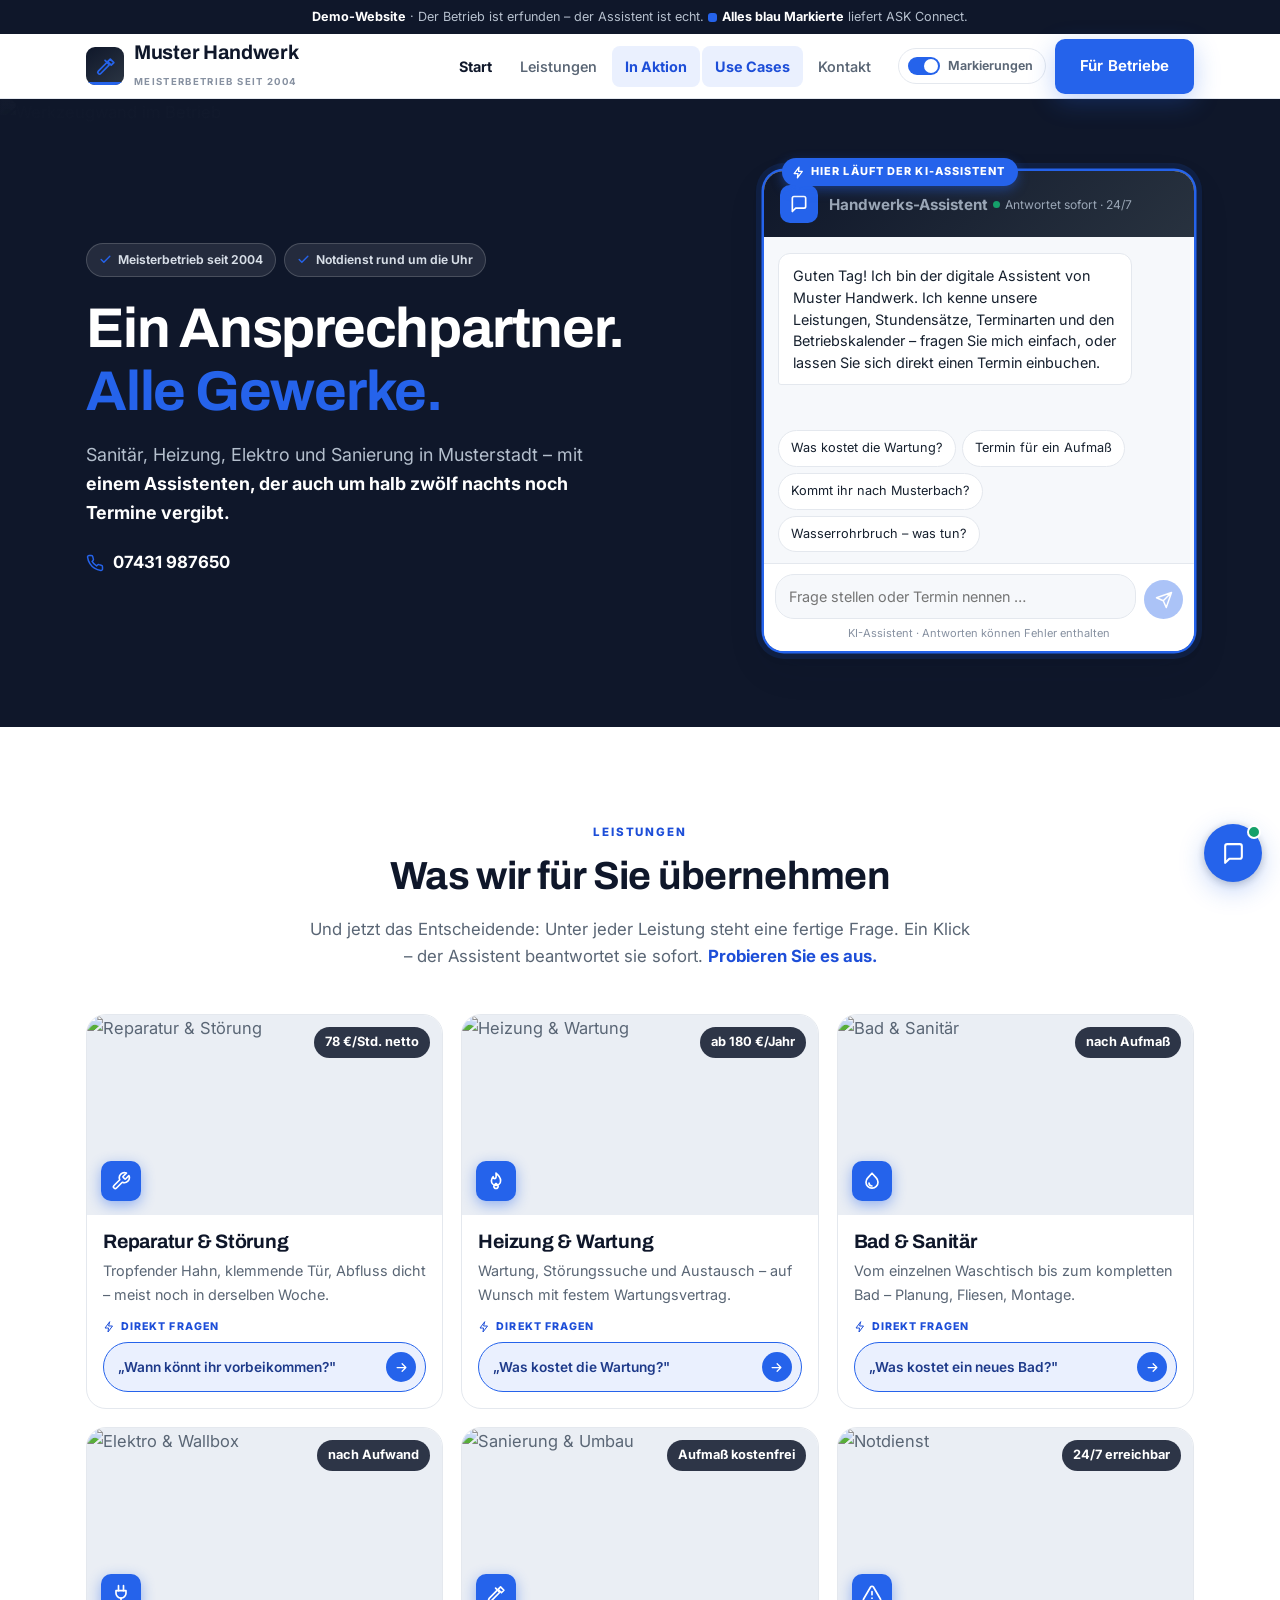
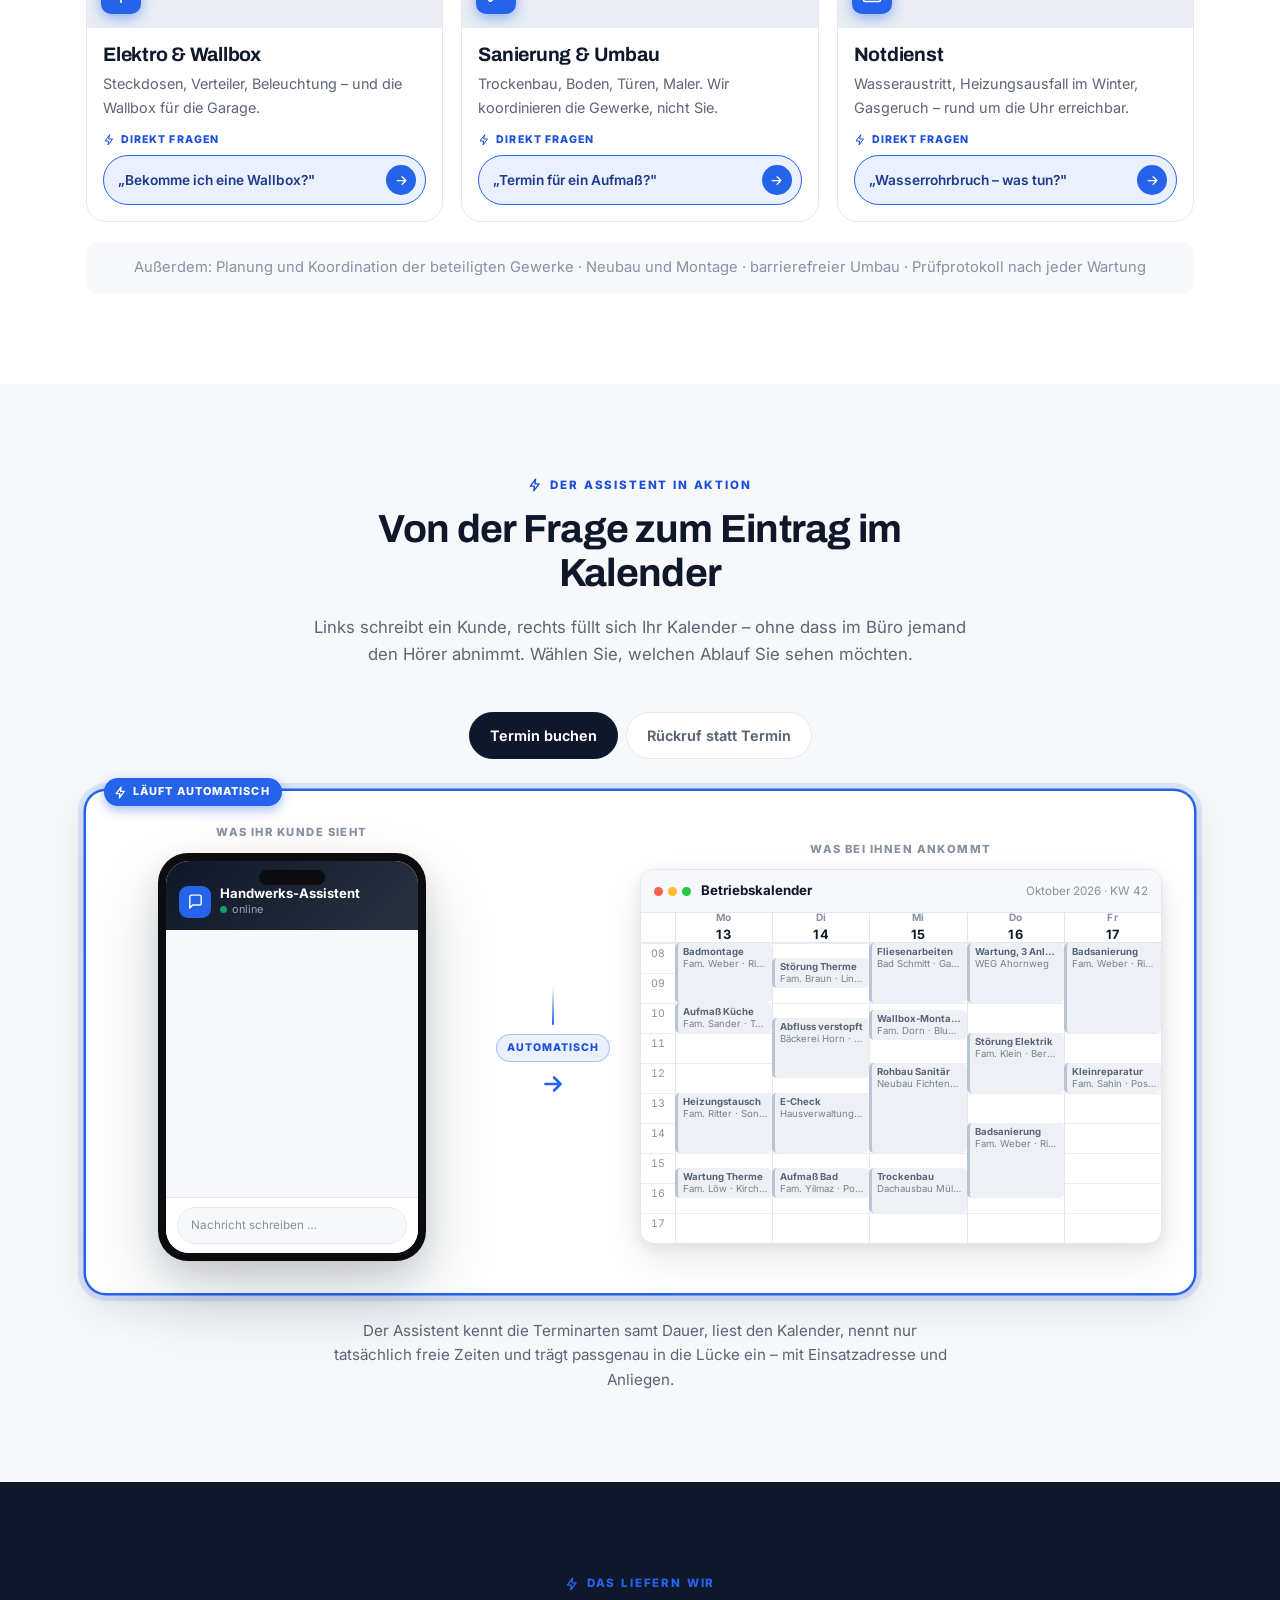
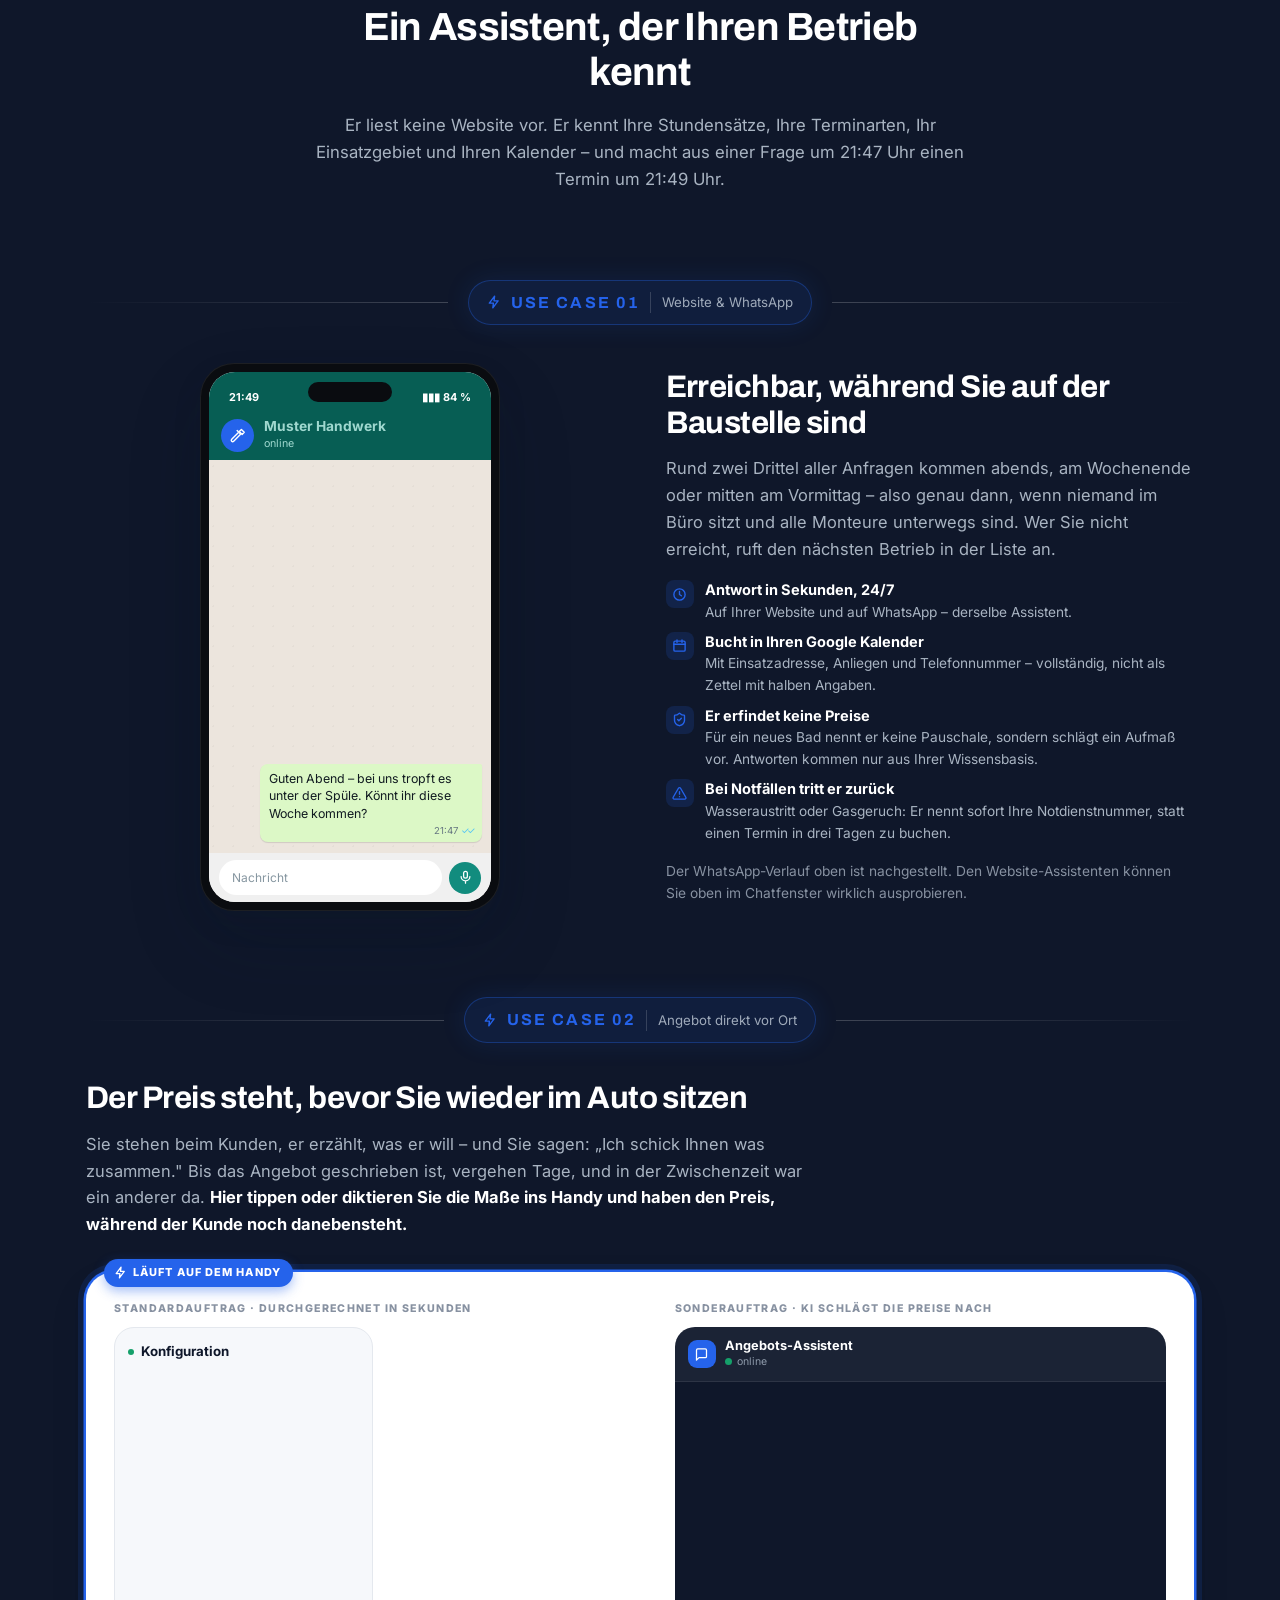
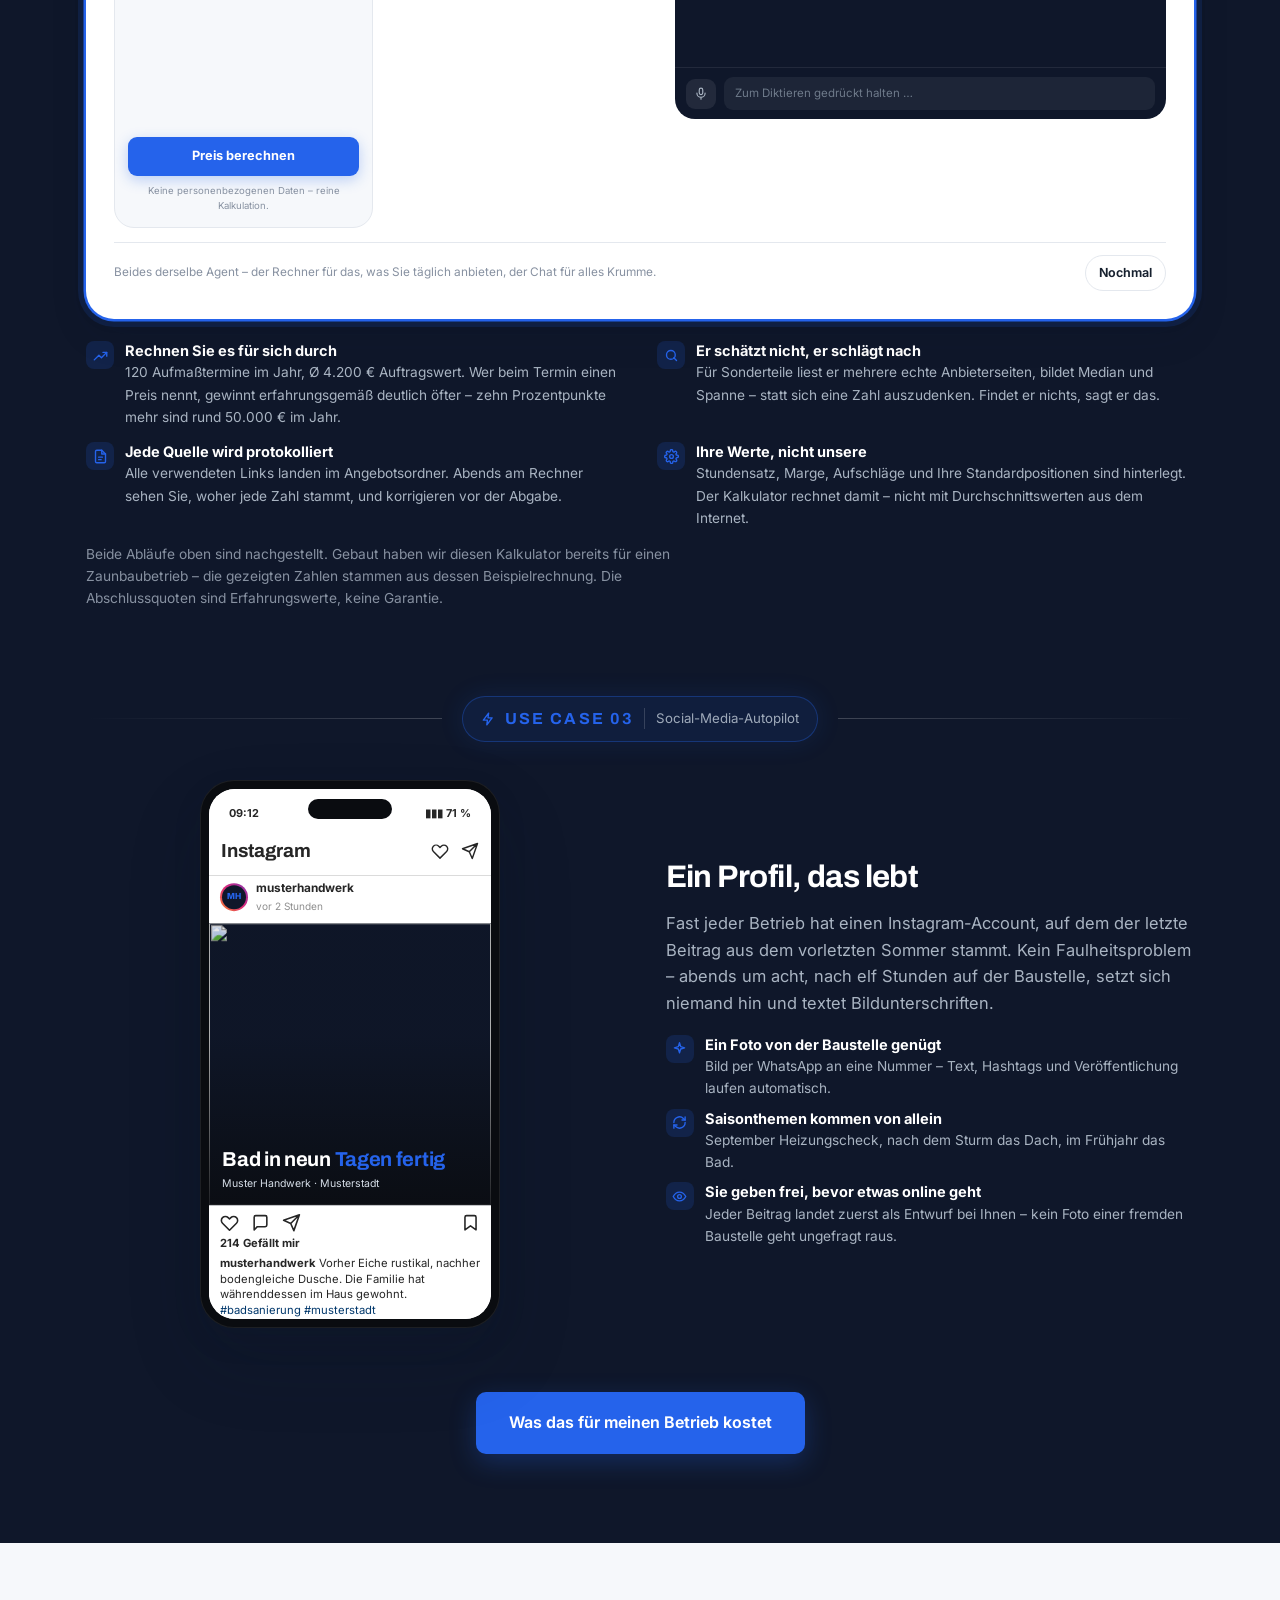
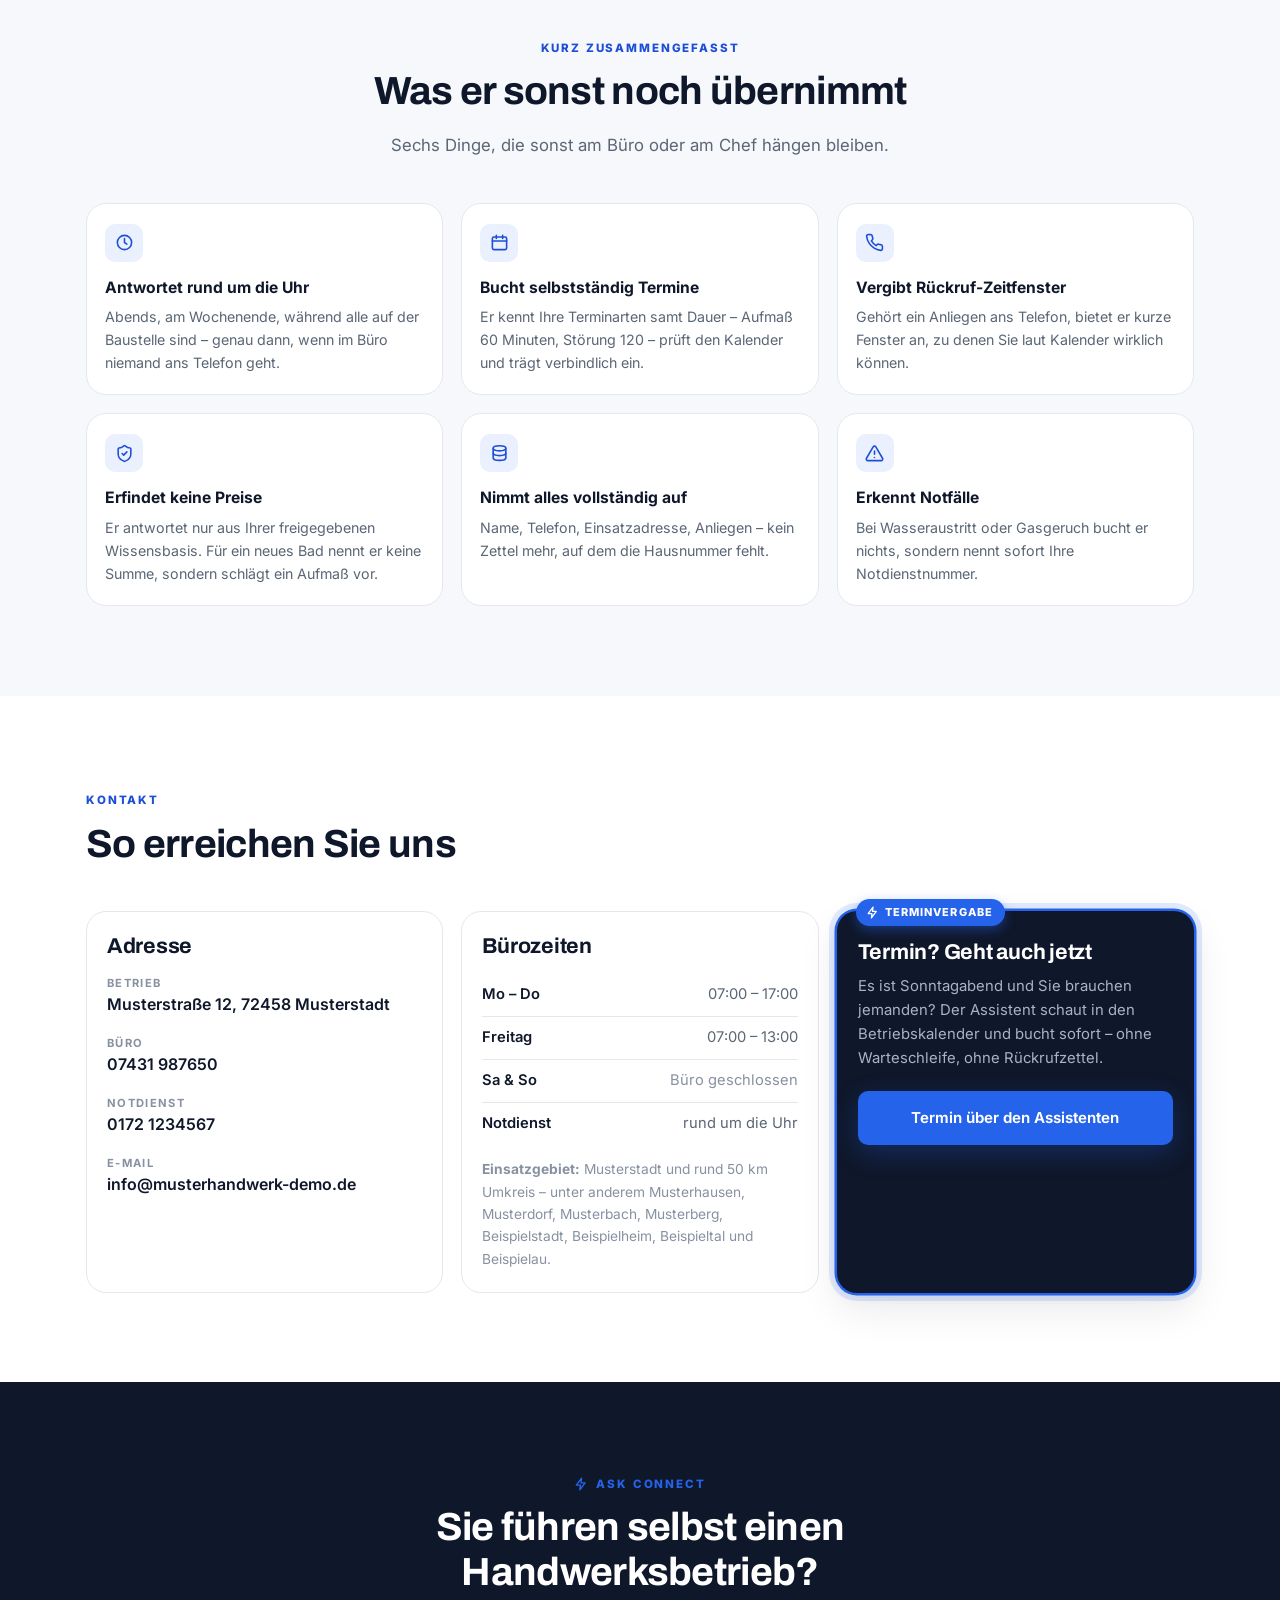
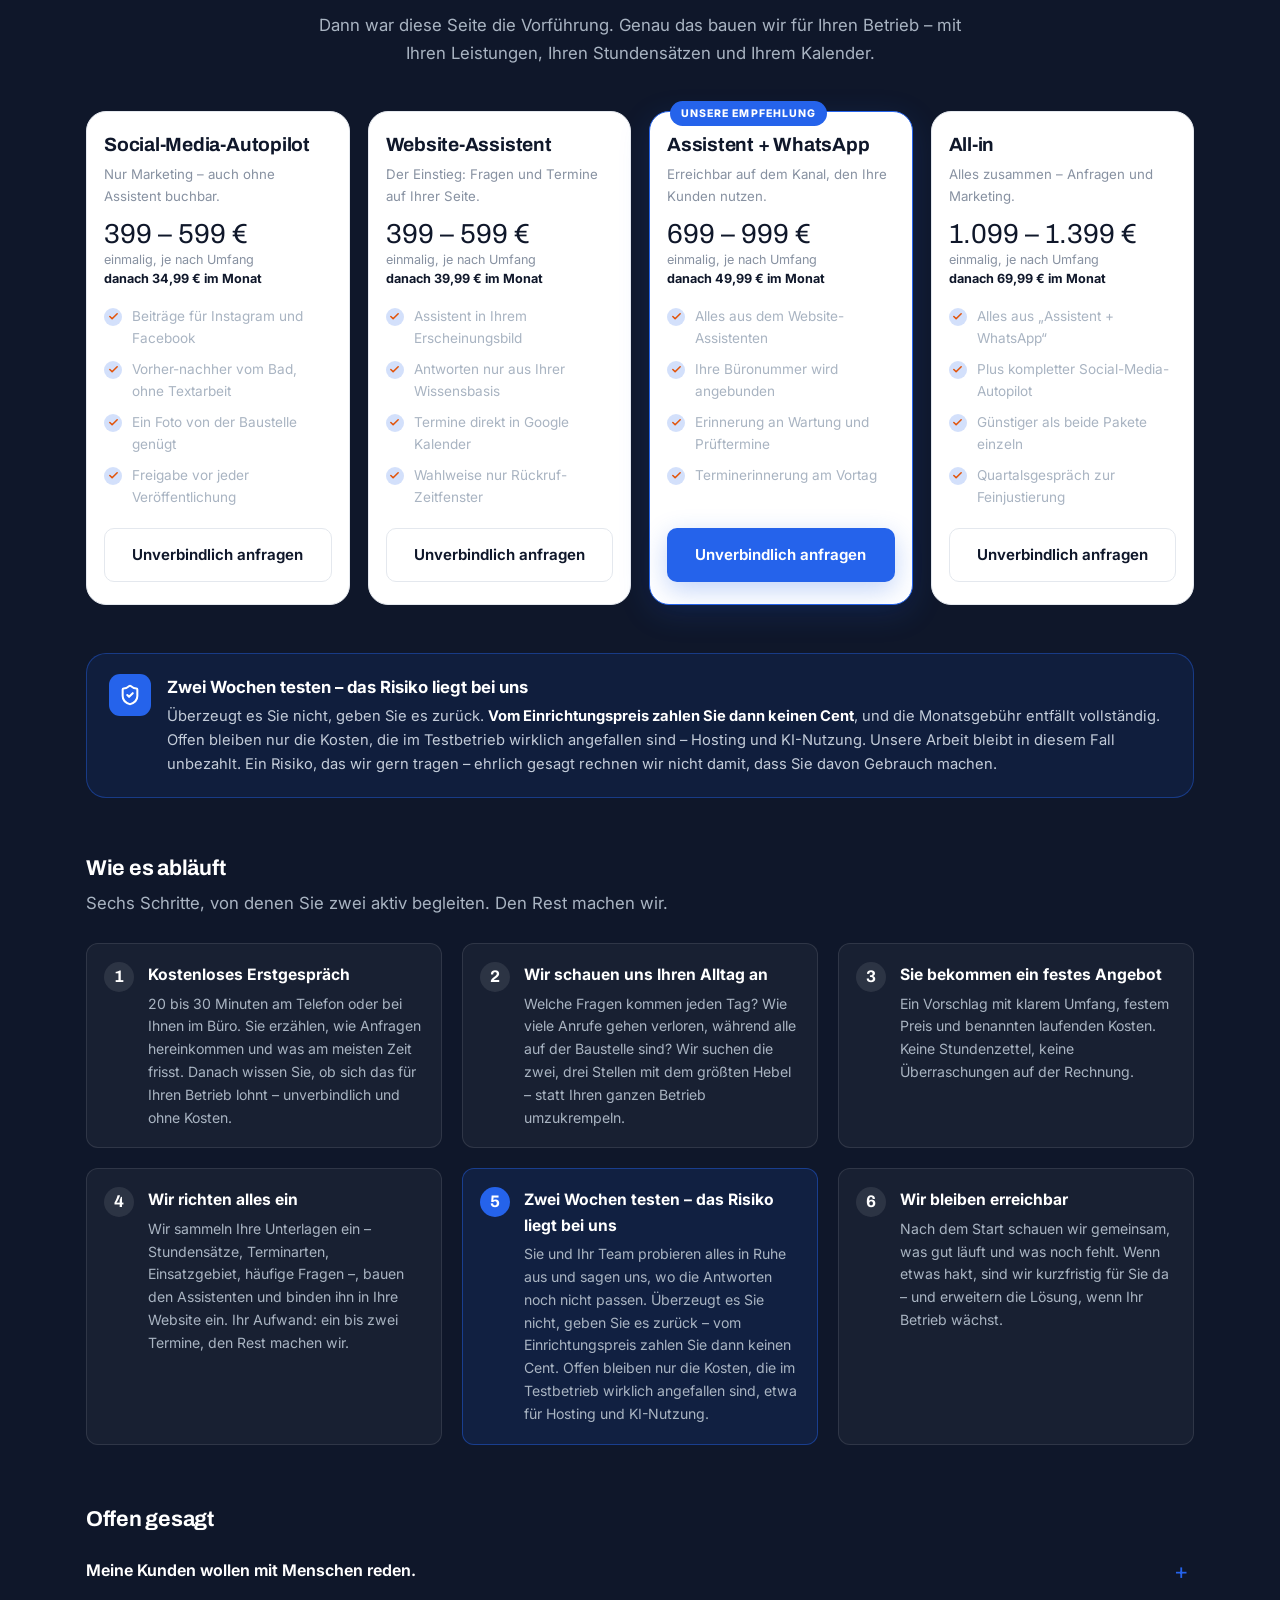
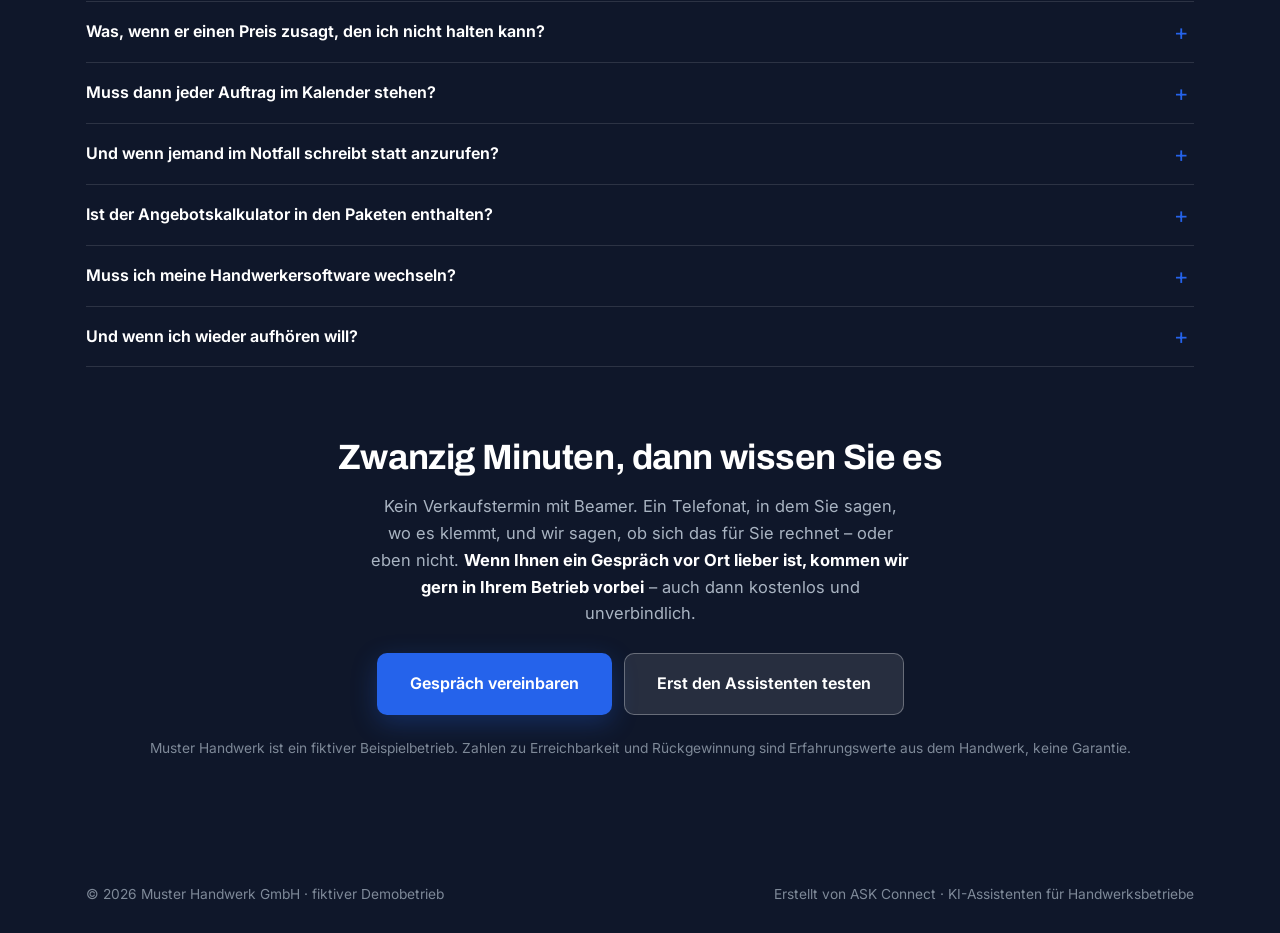
==== commit 0fe3dfd6: "Use Case 02: Angebotskalkulator mit zwei Ablaeufen statt Schrittliste Die Schrittliste hat den Kalku" ====
--- a/index.html
+++ b/index.html
@@ -233,48 +233,83 @@
       </div>
     </div>
 
-    <!-- Use Case 2 · der Umsatz-Use-Case, bewusst in der Mitte -->
+    <!-- Use Case 2 · der Umsatz-Use-Case, bewusst in der Mitte.
+         Bekommt die volle Breite: Text oben, darunter zwei Abläufe
+         nebeneinander – Rechner für Standard, Chat für Sonderaufträge. -->
     <div class="uc-trenner">
       <span class="uc-marke"><svg viewBox="0 0 24 24" fill="none" stroke="currentColor" stroke-width="2.4" stroke-linecap="round" stroke-linejoin="round"><path d="M13 2 4 14h7l-1 8 9-12h-7z"/></svg><b>Use Case 02</b><i>Angebot direkt vor Ort</i></span>
     </div>
-    <div class="bst rev">
-      <div class="bstdemo rv">
-        <div class="flow" id="demo-flow">
-          <div class="flowhead">
-            <span class="lt"></span><span>Angebotskalkulator · beim Kunden</span><span class="cnt">–</span>
+    <div class="uc-kopf rv">
+      <h3>Der Preis steht, bevor Sie wieder im Auto sitzen</h3>
+      <p>
+        Sie stehen beim Kunden, er erzählt, was er will – und Sie sagen: „Ich schick
+        Ihnen was zusammen." Bis das Angebot geschrieben ist, vergehen Tage, und in
+        der Zwischenzeit war ein anderer da.
+        <strong style="color:#fff">Hier tippen oder diktieren Sie die Maße ins Handy
+        und haben den Preis, während der Kunde noch danebensteht.</strong>
+      </p>
+    </div>
+
+    <div class="kalk kizone" id="demo-kalk">
+      <span class="kiflag"><svg viewBox="0 0 24 24" fill="none" stroke="currentColor" stroke-width="2.4" stroke-linecap="round" stroke-linejoin="round"><path d="M13 2 4 14h7l-1 8 9-12h-7z"/></svg> Läuft auf dem Handy</span>
+
+      <div class="kalk-in">
+
+        <!-- A · Standardauftrag: Rechner -->
+        <div class="kseite">
+          <span class="kseite-titel">Standardauftrag · durchgerechnet in Sekunden</span>
+          <div class="krechner">
+            <div class="kkarte">
+              <div class="kkarte-kopf"><span class="kpunkt"></span><b>Konfiguration</b></div>
+              <div class="kfelder"></div>
+              <button class="kbtn" type="button" tabindex="-1" aria-hidden="true">Preis berechnen</button>
+              <span class="kbtn-hint">Keine personenbezogenen Daten – reine Kalkulation.</span>
+            </div>
+            <div class="kerg"></div>
           </div>
-          <div class="flowbody"></div>
-          <div class="flowfoot">
-            <span><b class="euro">0 €</b><span>Angebot, live im Vorgarten gerechnet</span></span>
-            <button class="replay" type="button">Nochmal</button>
+        </div>
+
+        <!-- B · Sonderauftrag: KI-Chat mit echter Recherche -->
+        <div class="kseite">
+          <span class="kseite-titel">Sonderauftrag · KI schlägt die Preise nach</span>
+          <div class="kchat">
+            <div class="kchat-kopf">
+              <span class="kchat-av"><svg viewBox="0 0 24 24" fill="none" stroke="currentColor" stroke-width="2" stroke-linecap="round" stroke-linejoin="round"><path d="M20 15a2 2 0 0 1-2 2H8l-4 4V5a2 2 0 0 1 2-2h12a2 2 0 0 1 2 2z"/></svg></span>
+              <span><b>Angebots-Assistent</b><i><span class="dotlive"></span>online</i></span>
+            </div>
+            <div class="kchat-log"></div>
+            <div class="kchat-foot">
+              <span class="kchat-mic"><svg viewBox="0 0 24 24" fill="none" stroke="currentColor" stroke-width="2" stroke-linecap="round" stroke-linejoin="round"><rect x="9" y="2" width="6" height="11" rx="3"/><path d="M5 10.5a7 7 0 0 0 14 0M12 17.5V21"/></svg></span>
+              <span class="kchat-feld">Zum Diktieren gedrückt halten …</span>
+            </div>
           </div>
         </div>
-      </div>
-
-      <div class="rv">
-        <h3>Der Preis steht, bevor Sie wieder im Auto sitzen</h3>
-        <p>
-          Sie stehen beim Kunden, er erzählt, was er will – und Sie sagen: „Ich schick
-          Ihnen was zusammen." Bis das Angebot geschrieben ist, vergehen Tage. In der
-          Zwischenzeit war ein anderer da. <strong style="color:#fff">Hier sprechen Sie
-          die Maße ins Handy und haben den Preis, während der Kunde noch danebensteht.</strong>
-        </p>
-        <div class="wins">
-          <div class="win"><span class="winic"><svg viewBox="0 0 24 24" fill="none" stroke="currentColor" stroke-width="2.2" stroke-linecap="round" stroke-linejoin="round"><path d="M22 7 13.5 15.5l-4-4L2 19"/><path d="M16 7h6v6"/></svg></span>
-            <span><b>Rechnen Sie es für sich durch</b><span>120 Aufmaßtermine im Jahr, Ø 4.200 € Auftragswert. Wer beim Termin einen Preis nennt, gewinnt erfahrungsgemäß deutlich öfter – zehn Prozentpunkte mehr sind rund 50.000 € im Jahr.</span></span></div>
-          <div class="win"><span class="winic"><svg viewBox="0 0 24 24" fill="none" stroke="currentColor" stroke-width="2.2" stroke-linecap="round" stroke-linejoin="round"><circle cx="11" cy="11" r="7"/><path d="m20 20-4.3-4.3"/></svg></span>
-            <span><b>Er schätzt nicht, er schlägt nach</b><span>Für Sonderteile liest er mehrere echte Anbieterseiten, bildet Median und Spanne – statt sich eine Zahl auszudenken.</span></span></div>
-          <div class="win"><span class="winic"><svg viewBox="0 0 24 24" fill="none" stroke="currentColor" stroke-width="2.2" stroke-linecap="round" stroke-linejoin="round"><path d="M14 2H6a2 2 0 0 0-2 2v16a2 2 0 0 0 2 2h12a2 2 0 0 0 2-2V8z"/><path d="M14 2v6h6"/><path d="M9 13h6M9 17h4"/></svg></span>
-            <span><b>Jede Quelle wird protokolliert</b><span>Alle verwendeten Links landen im Angebotsordner. Abends am Rechner sehen Sie, woher jede Zahl stammt, und können sie vor der Abgabe korrigieren.</span></span></div>
-          <div class="win"><span class="winic"><svg viewBox="0 0 24 24" fill="none" stroke="currentColor" stroke-width="2.2" stroke-linecap="round" stroke-linejoin="round"><circle cx="12" cy="12" r="3"/><path d="M19.4 15a1.65 1.65 0 0 0 .33 1.82l.06.06a2 2 0 1 1-2.83 2.83l-.06-.06a1.65 1.65 0 0 0-1.82-.33 1.65 1.65 0 0 0-1 1.51V21a2 2 0 1 1-4 0v-.09A1.65 1.65 0 0 0 9 19.4a1.65 1.65 0 0 0-1.82.33l-.06.06a2 2 0 1 1-2.83-2.83l.06-.06a1.65 1.65 0 0 0 .33-1.82 1.65 1.65 0 0 0-1.51-1H3a2 2 0 1 1 0-4h.09A1.65 1.65 0 0 0 4.6 9a1.65 1.65 0 0 0-.33-1.82l-.06-.06a2 2 0 1 1 2.83-2.83l.06.06A1.65 1.65 0 0 0 9 4.6a1.65 1.65 0 0 0 1-1.51V3a2 2 0 1 1 4 0v.09a1.65 1.65 0 0 0 1 1.51 1.65 1.65 0 0 0 1.82-.33l.06-.06a2 2 0 1 1 2.83 2.83l-.06.06A1.65 1.65 0 0 0 19.4 9c.14.34.4.62.73.79H21a2 2 0 1 1 0 4h-.09a1.65 1.65 0 0 0-1.51 1z"/></svg></span>
-            <span><b>Ihre Werte, nicht unsere</b><span>Stundensatz, Marge, Aufschläge und Ihre Standardpositionen sind hinterlegt. Der Kalkulator rechnet damit – nicht mit Durchschnittswerten aus dem Internet.</span></span></div>
-        </div>
-        <p class="small mut" style="margin-top:16px">
-          Diesen Kalkulator haben wir für einen Zaunbaubetrieb bereits gebaut. Die
-          Abschlussquoten oben sind Erfahrungswerte, keine Garantie.
-        </p>
-      </div>
-    </div>
+
+      </div>
+
+      <div class="kalk-fuss">
+        <span>Beides derselbe Agent – der Rechner für das, was Sie täglich anbieten,
+          der Chat für alles Krumme.</span>
+        <button class="replay" type="button">Nochmal</button>
+      </div>
+    </div>
+
+    <div class="wins wins-breit rv">
+      <div class="win"><span class="winic"><svg viewBox="0 0 24 24" fill="none" stroke="currentColor" stroke-width="2.2" stroke-linecap="round" stroke-linejoin="round"><path d="M22 7 13.5 15.5l-4-4L2 19"/><path d="M16 7h6v6"/></svg></span>
+        <span><b>Rechnen Sie es für sich durch</b><span>120 Aufmaßtermine im Jahr, Ø 4.200 € Auftragswert. Wer beim Termin einen Preis nennt, gewinnt erfahrungsgemäß deutlich öfter – zehn Prozentpunkte mehr sind rund 50.000 € im Jahr.</span></span></div>
+      <div class="win"><span class="winic"><svg viewBox="0 0 24 24" fill="none" stroke="currentColor" stroke-width="2.2" stroke-linecap="round" stroke-linejoin="round"><circle cx="11" cy="11" r="7"/><path d="m20 20-4.3-4.3"/></svg></span>
+        <span><b>Er schätzt nicht, er schlägt nach</b><span>Für Sonderteile liest er mehrere echte Anbieterseiten, bildet Median und Spanne – statt sich eine Zahl auszudenken. Findet er nichts, sagt er das.</span></span></div>
+      <div class="win"><span class="winic"><svg viewBox="0 0 24 24" fill="none" stroke="currentColor" stroke-width="2.2" stroke-linecap="round" stroke-linejoin="round"><path d="M14 2H6a2 2 0 0 0-2 2v16a2 2 0 0 0 2 2h12a2 2 0 0 0 2-2V8z"/><path d="M14 2v6h6"/><path d="M9 13h6M9 17h4"/></svg></span>
+        <span><b>Jede Quelle wird protokolliert</b><span>Alle verwendeten Links landen im Angebotsordner. Abends am Rechner sehen Sie, woher jede Zahl stammt, und korrigieren vor der Abgabe.</span></span></div>
+      <div class="win"><span class="winic"><svg viewBox="0 0 24 24" fill="none" stroke="currentColor" stroke-width="2.2" stroke-linecap="round" stroke-linejoin="round"><circle cx="12" cy="12" r="3"/><path d="M19.4 15a1.65 1.65 0 0 0 .33 1.82l.06.06a2 2 0 1 1-2.83 2.83l-.06-.06a1.65 1.65 0 0 0-1.82-.33 1.65 1.65 0 0 0-1 1.51V21a2 2 0 1 1-4 0v-.09A1.65 1.65 0 0 0 9 19.4a1.65 1.65 0 0 0-1.82.33l-.06.06a2 2 0 1 1-2.83-2.83l.06-.06a1.65 1.65 0 0 0 .33-1.82 1.65 1.65 0 0 0-1.51-1H3a2 2 0 1 1 0-4h.09A1.65 1.65 0 0 0 4.6 9a1.65 1.65 0 0 0-.33-1.82l-.06-.06a2 2 0 1 1 2.83-2.83l.06.06A1.65 1.65 0 0 0 9 4.6a1.65 1.65 0 0 0 1-1.51V3a2 2 0 1 1 4 0v.09a1.65 1.65 0 0 0 1 1.51 1.65 1.65 0 0 0 1.82-.33l.06-.06a2 2 0 1 1 2.83 2.83l-.06.06A1.65 1.65 0 0 0 19.4 9c.14.34.4.62.73.79H21a2 2 0 1 1 0 4h-.09a1.65 1.65 0 0 0-1.51 1z"/></svg></span>
+        <span><b>Ihre Werte, nicht unsere</b><span>Stundensatz, Marge, Aufschläge und Ihre Standardpositionen sind hinterlegt. Der Kalkulator rechnet damit – nicht mit Durchschnittswerten aus dem Internet.</span></span></div>
+    </div>
+
+    <p class="small mut" style="margin-top:14px;max-width:70ch">
+      Beide Abläufe oben sind nachgestellt. Gebaut haben wir diesen Kalkulator bereits
+      für einen Zaunbaubetrieb – die gezeigten Zahlen stammen aus dessen Beispielrechnung.
+      Die Abschlussquoten sind Erfahrungswerte, keine Garantie.
+    </p>
 
     <!-- Use Case 3 -->
     <div class="uc-trenner">
--- a/assets/styles.css
+++ b/assets/styles.css
@@ -1244,3 +1244,211 @@
   .uc-marke b{ font-size:.85rem; letter-spacing:.08em; white-space:normal; }
   .uc-marke i{ font-size:.72rem; }
 }
+
+/* =========================================================================
+   Use Case 02 – Angebotskalkulator
+   Zwei Abläufe nebeneinander: links der Rechner für Standardaufträge,
+   rechts der KI-Chat für Sonderaufträge. Beide laufen durchgehend.
+   Die Markierung nutzt .kizone/.kiflag – die Gegenregeln unter body.plain
+   greifen dadurch automatisch mit.
+   ========================================================================= */
+.kalk{ background:#fff; padding:clamp(18px,2.6vw,28px); border-radius:var(--rx); margin-top:clamp(22px,3vw,34px); }
+.kalk-in{ display:grid; grid-template-columns:1.08fr 1fr; gap:clamp(18px,2.4vw,30px); align-items:start; }
+.kalk-in > *{ min-width:0; }
+.kseite{ min-width:0; }
+.kseite-titel{
+  display:block; margin-bottom:10px; font-size:.665rem; font-weight:800;
+  letter-spacing:.13em; text-transform:uppercase; color:var(--soft);
+}
+
+/* --- A · Rechner ------------------------------------------------------- */
+.krechner{ display:grid; grid-template-columns:1fr 1fr; gap:12px; align-items:start; }
+.krechner > *{ min-width:0; }
+.kkarte{ background:var(--bg2); border:1px solid var(--line); border-radius:var(--rl); padding:13px; }
+.kkarte-kopf{ display:flex; align-items:center; gap:7px; margin-bottom:11px; }
+.kkarte-kopf b{ font-size:.83rem; color:var(--ink); }
+.kkarte-kopf .kpunkt{ width:6px; height:6px; border-radius:50%; background:var(--ok); flex:none; }
+
+.kfelder{ display:grid; grid-template-columns:1fr 1fr; gap:8px; }
+.kfeld{ min-width:0; opacity:0; transform:translateY(5px); transition:opacity .3s, transform .3s; }
+.kfeld.da{ opacity:1; transform:none; }
+.kfeld i{
+  display:block; font-style:normal; font-size:.6rem; font-weight:700; letter-spacing:.04em;
+  color:var(--soft); margin-bottom:3px; white-space:nowrap; overflow:hidden; text-overflow:ellipsis;
+}
+.kfeld b{
+  display:block; background:#fff; border:1px solid var(--line); border-radius:8px;
+  padding:6px 8px; font-size:.755rem; font-weight:600; color:var(--ink2);
+  white-space:nowrap; overflow:hidden; text-overflow:ellipsis;
+}
+.kfeld.weit{ grid-column:1 / -1; }
+.kfeld.neu b{ border-color:var(--ac); box-shadow:0 0 0 3px rgba(37,99,235,.13); }
+
+.kbtn{
+  width:100%; margin-top:11px; border:0; border-radius:9px; cursor:default;
+  background:var(--ac); color:#fff; font-weight:700; font-size:.8rem; padding:9px 12px;
+  transition:transform .12s, box-shadow .25s; box-shadow:0 4px 14px rgba(37,99,235,.28);
+}
+.kbtn.druck{ transform:translateY(2px) scale(.985); box-shadow:0 0 0 5px rgba(37,99,235,.16); }
+.kbtn-hint{ display:block; margin-top:7px; font-size:.6rem; color:var(--soft); text-align:center; }
+
+.kerg{
+  background:var(--ink); border-radius:var(--rl); padding:13px; color:#A9B4C2;
+  opacity:0; transform:translateY(9px) scale(.985); transition:opacity .45s, transform .45s;
+  min-height:210px; display:flex; flex-direction:column;
+}
+.kerg.da{ opacity:1; transform:none; }
+.kerg-kopf{ display:flex; align-items:flex-start; justify-content:space-between; gap:8px; }
+.kerg-kopf b{ display:block; font-size:.82rem; color:#fff; line-height:1.25; }
+.kerg-kopf span{ font-size:.68rem; color:#7E8998; }
+.kerg-tag{
+  flex:none; font-size:.58rem; font-weight:800; letter-spacing:.06em; text-transform:uppercase;
+  color:#fff; background:var(--ac); border-radius:100px; padding:3px 8px;
+}
+.kpreis{
+  margin-top:11px; background:rgba(37,99,235,.14); border:1px solid rgba(37,99,235,.42);
+  border-radius:11px; padding:11px 12px; text-align:center;
+}
+.kpreis i{
+  display:block; font-style:normal; font-size:.56rem; font-weight:800; letter-spacing:.11em;
+  text-transform:uppercase; color:#93B4FD; margin-bottom:3px;
+}
+.kpreis b{ display:block; font-family:var(--disp); font-size:clamp(1.5rem,3.4vw,1.95rem); color:#fff; line-height:1; letter-spacing:-.02em; }
+.kpreis span{ display:block; margin-top:4px; font-size:.63rem; color:#8E9AAA; }
+
+.kchips{ display:flex; flex-wrap:wrap; gap:5px; margin-top:10px; }
+.kchip{
+  font-size:.62rem; font-weight:600; color:#C7D0DC; background:rgba(255,255,255,.07);
+  border:1px solid rgba(255,255,255,.12); border-radius:100px; padding:2px 8px;
+  opacity:0; transform:translateY(4px); transition:.3s;
+}
+.kchip.da{ opacity:1; transform:none; }
+
+.kzeilen{ margin-top:10px; }
+.kzeile{
+  display:flex; align-items:baseline; justify-content:space-between; gap:10px;
+  padding:5px 0; border-bottom:1px solid rgba(255,255,255,.08);
+  font-size:.7rem; opacity:0; transform:translateX(-6px); transition:.3s;
+}
+.kzeile.da{ opacity:1; transform:none; }
+.kzeile:last-child{ border-bottom:0; }
+.kzeile span{ min-width:0; overflow:hidden; text-overflow:ellipsis; white-space:nowrap; }
+.kzeile b{ flex:none; color:#fff; font-weight:650; font-variant-numeric:tabular-nums; }
+
+.kerg-leer{ margin:auto; text-align:center; color:#5E6A7A; font-size:.74rem; padding:0 10px; }
+.kerg-leer svg{ width:26px; height:26px; margin:0 auto 8px; color:#3A4556; }
+
+/* --- B · Sonderauftrags-Chat ------------------------------------------- */
+.kchat{
+  background:var(--ink); border-radius:var(--rl); overflow:hidden;
+  display:flex; flex-direction:column; height:clamp(330px,42vw,392px);
+}
+.kchat-kopf{
+  display:flex; align-items:center; gap:9px; padding:11px 13px;
+  background:rgba(255,255,255,.05); border-bottom:1px solid rgba(255,255,255,.08);
+}
+.kchat-av{ width:28px; height:28px; border-radius:9px; background:var(--ac); display:grid; place-items:center; flex:none; }
+.kchat-av svg{ width:15px; height:15px; color:#fff; }
+.kchat-kopf b{ display:block; font-size:.8rem; color:#fff; line-height:1.2; }
+.kchat-kopf i{ font-style:normal; font-size:.66rem; color:#8E9AAA; display:flex; align-items:center; gap:5px; }
+.kchat-log{
+  flex:1; min-height:0; overflow:hidden; padding:12px 13px;
+  display:flex; flex-direction:column; gap:8px; justify-content:flex-end;
+}
+.kmsg{
+  max-width:88%; padding:8px 11px; border-radius:13px; font-size:.765rem; line-height:1.45;
+  white-space:pre-line; animation:kmsgRein .3s ease both;
+}
+.kmsg.bot{ background:rgba(255,255,255,.08); color:#D3DAE3; border-bottom-left-radius:5px; align-self:flex-start; }
+.kmsg.me{ background:var(--ac); color:#fff; border-bottom-right-radius:5px; align-self:flex-end; }
+@keyframes kmsgRein{ from{ opacity:0; transform:translateY(7px) } to{ opacity:1; transform:none } }
+
+/* Recherche-Streifen: zeigt, dass wirklich nachgeschlagen wird */
+.krech{
+  align-self:flex-start; max-width:92%; background:rgba(255,255,255,.06);
+  border:1px solid rgba(37,99,235,.4); border-radius:11px; padding:8px 11px;
+  animation:kmsgRein .3s ease both;
+}
+.krech-kopf{ display:flex; align-items:center; gap:7px; font-size:.72rem; color:#C7D0DC; }
+.krech-kopf b{ color:#93B4FD; font-weight:700; }
+.krech-spin{
+  width:12px; height:12px; border-radius:50%; flex:none;
+  border:2px solid rgba(147,180,253,.3); border-top-color:#93B4FD;
+  animation:kspin .7s linear infinite;
+}
+@keyframes kspin{ to{ transform:rotate(360deg) } }
+.krech-bar{ margin-top:7px; height:3px; border-radius:3px; background:rgba(255,255,255,.1); overflow:hidden; }
+.krech-bar i{ display:block; height:100%; width:0; background:var(--ac); border-radius:3px; transition:width .5s linear; }
+.krech-quellen{ margin-top:7px; display:flex; flex-wrap:wrap; gap:4px; }
+.kquelle{
+  font-size:.6rem; color:#93B4FD; background:rgba(37,99,235,.16);
+  border:1px solid rgba(37,99,235,.34); border-radius:100px; padding:2px 7px;
+  opacity:0; transform:translateY(3px); transition:.25s;
+}
+.kquelle.da{ opacity:1; transform:none; }
+
+.kchat-foot{
+  display:flex; align-items:center; gap:8px; padding:9px 11px;
+  border-top:1px solid rgba(255,255,255,.08);
+}
+.kchat-mic{
+  width:30px; height:30px; border-radius:9px; flex:none; display:grid; place-items:center;
+  background:rgba(255,255,255,.08); position:relative;
+}
+.kchat-mic svg{ width:14px; height:14px; color:#A9B4C2; }
+.kchat-mic.an{ background:var(--ac); }
+.kchat-mic.an svg{ color:#fff; }
+.kchat-mic.an::after{
+  content:''; position:absolute; inset:-4px; border-radius:12px;
+  border:2px solid rgba(37,99,235,.5); animation:kpuls 1.1s ease-out infinite;
+}
+@keyframes kpuls{ from{ opacity:.9; transform:scale(.9) } to{ opacity:0; transform:scale(1.25) } }
+.kchat-feld{
+  flex:1; min-width:0; background:rgba(255,255,255,.06); border-radius:9px;
+  padding:7px 11px; font-size:.72rem; color:#6E7A8A;
+  white-space:nowrap; overflow:hidden; text-overflow:ellipsis;
+}
+
+.kalk-fuss{
+  margin-top:14px; padding-top:12px; border-top:1px solid var(--line);
+  display:flex; align-items:center; justify-content:space-between; gap:12px; flex-wrap:wrap;
+}
+.kalk-fuss span{ font-size:.74rem; color:var(--soft); }
+.kalk-fuss .replay{ flex:none; }
+
+/* --- Schmalere Bildschirme -------------------------------------------- */
+@media (max-width:1060px){
+  .kalk-in{ grid-template-columns:1fr; gap:24px; }
+  .kchat{ height:360px; }
+}
+@media (max-width:680px){
+  .krechner{ grid-template-columns:1fr; }
+  .kerg{ min-height:0; }
+  .kchat{ height:340px; }
+  .kfeld i{ font-size:.58rem; }
+}
+
+/* Kopf und Vorteilsraster des Angebotskalkulators laufen ueber die volle
+   Breite, weil die Buehne darunter zweispaltig ist. */
+.uc-kopf{ max-width:74ch; }
+.uc-kopf h3{ font-size:clamp(1.4rem,3.1vw,1.95rem); letter-spacing:-.018em; }
+.wins-breit{ grid-template-columns:1fr 1fr; gap:14px 34px; margin-top:22px; }
+@media (max-width:760px){
+  .wins-breit{ grid-template-columns:1fr; gap:11px; }
+}
+
+/* Der Verlauf wird oben ausgeblendet, damit die aelteste Nachricht weich
+   verschwindet statt hart angeschnitten zu wirken. */
+.kchat-log{
+  -webkit-mask-image:linear-gradient(180deg,transparent 0,#000 26px);
+          mask-image:linear-gradient(180deg,transparent 0,#000 26px);
+}
+
+/* Auf sehr schmalen Geraeten darf das Fähnchen enger sitzen und kleiner
+   werden, statt seitlich aus der markierten Zone herauszuragen. */
+@media (max-width:400px){
+  .kiflag{ left:12px; right:12px; max-width:calc(100% - 24px); padding:5px 10px 5px 9px;
+           font-size:.625rem; letter-spacing:.07em; }
+  .kiflag span, .kiflag{ overflow:hidden; text-overflow:ellipsis; }
+  .kiflag.rechts{ left:12px; }
+}
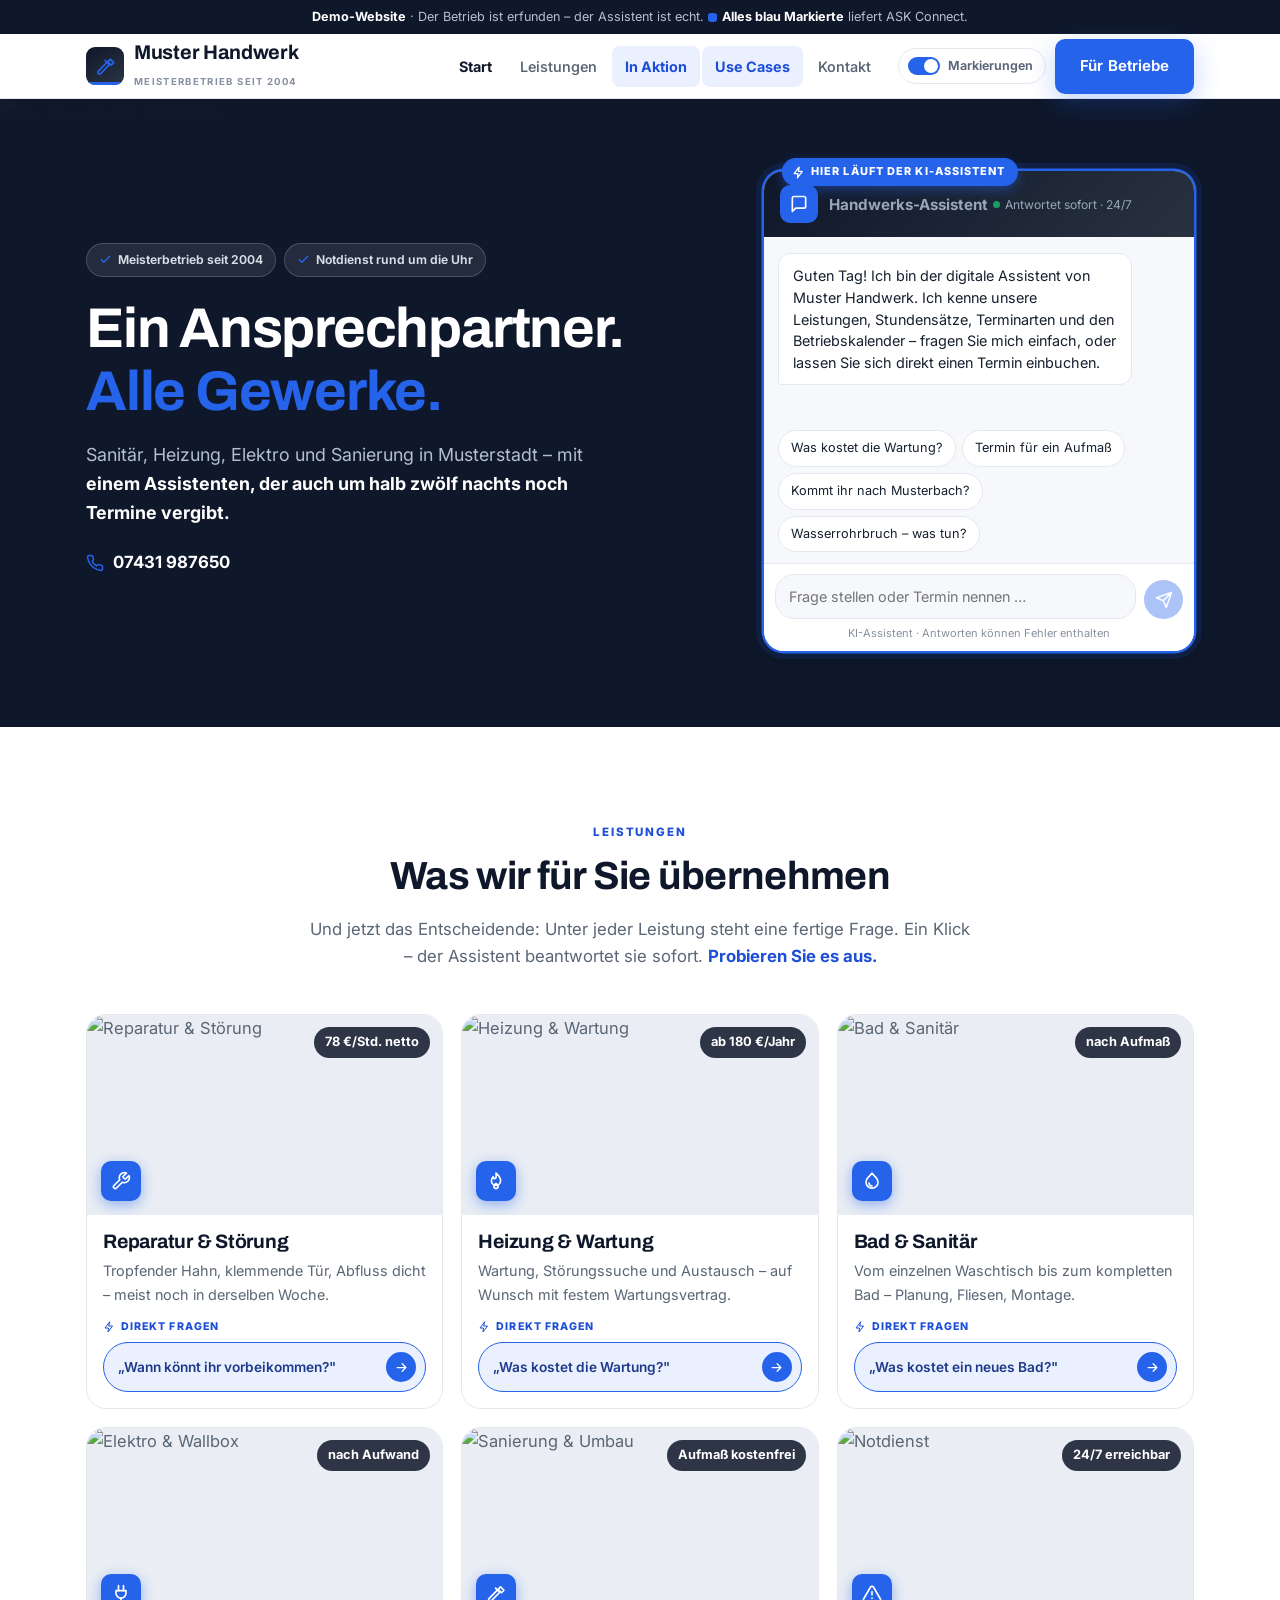
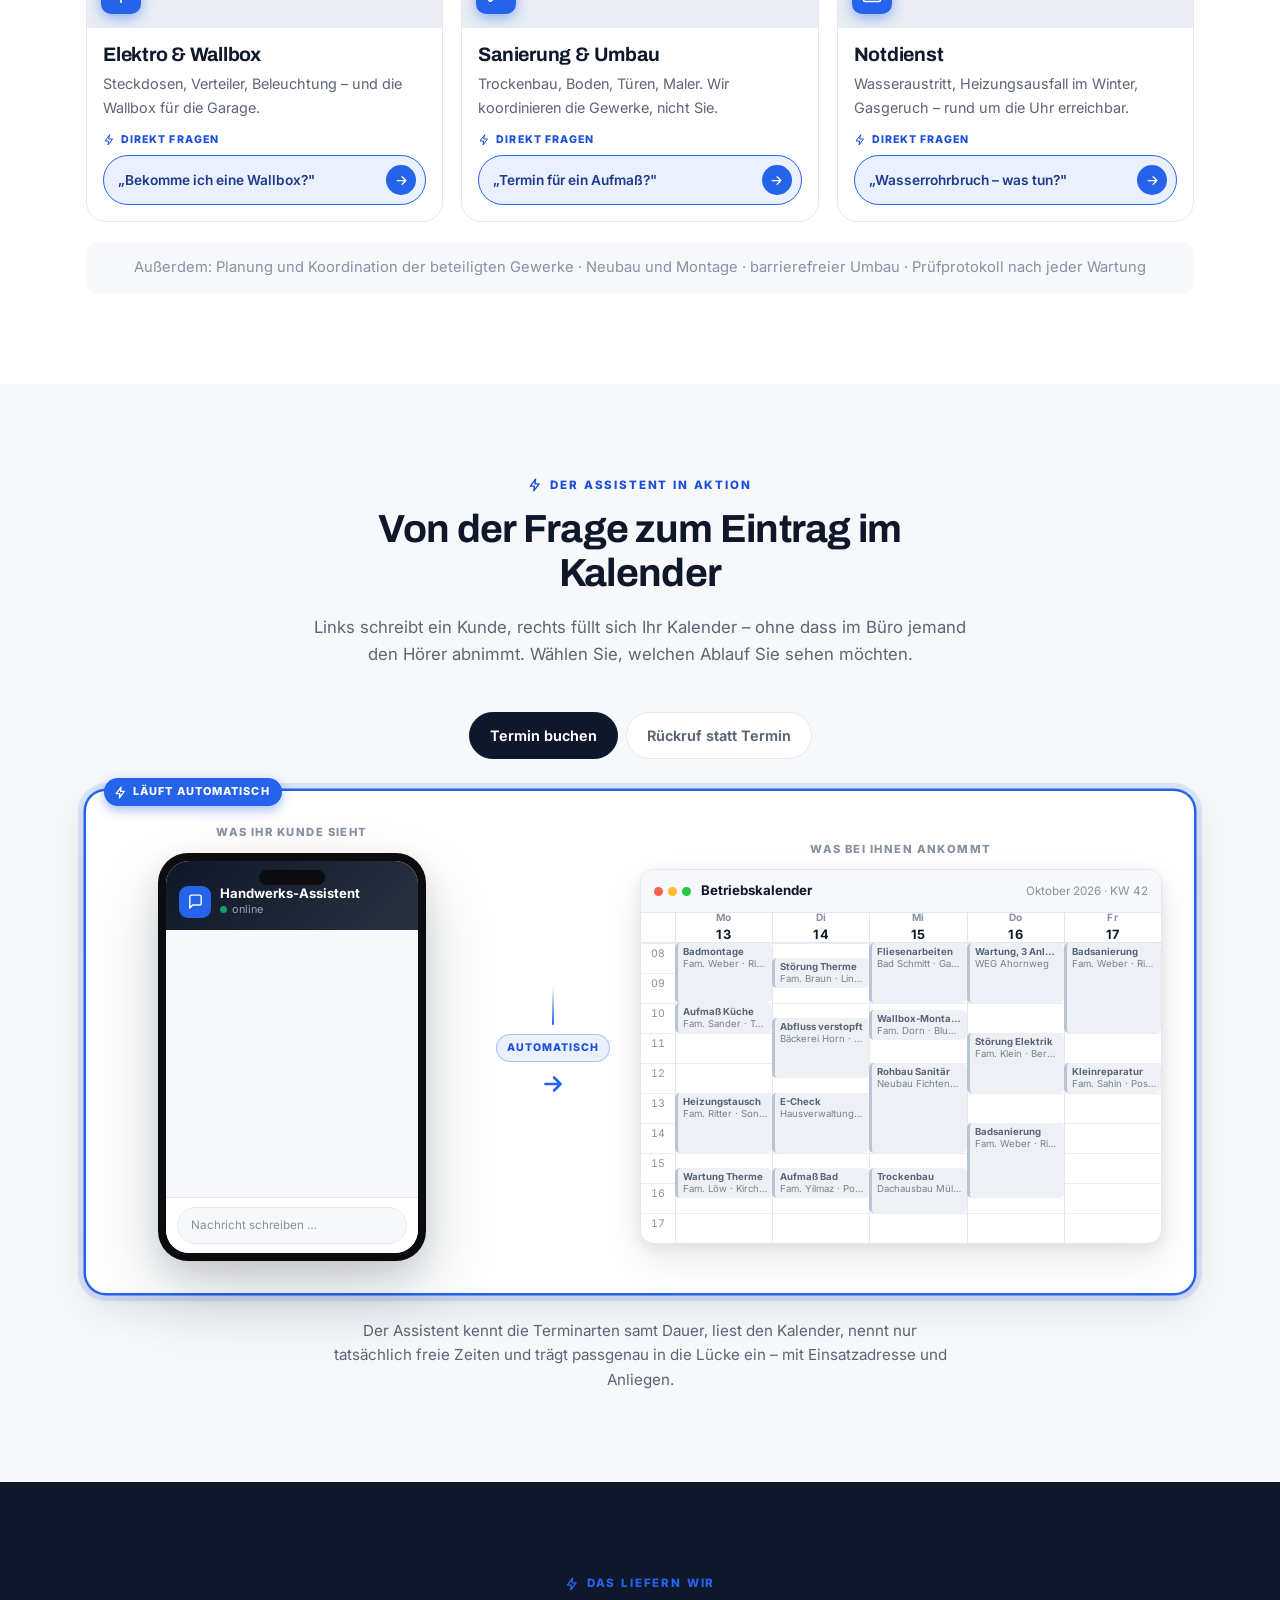
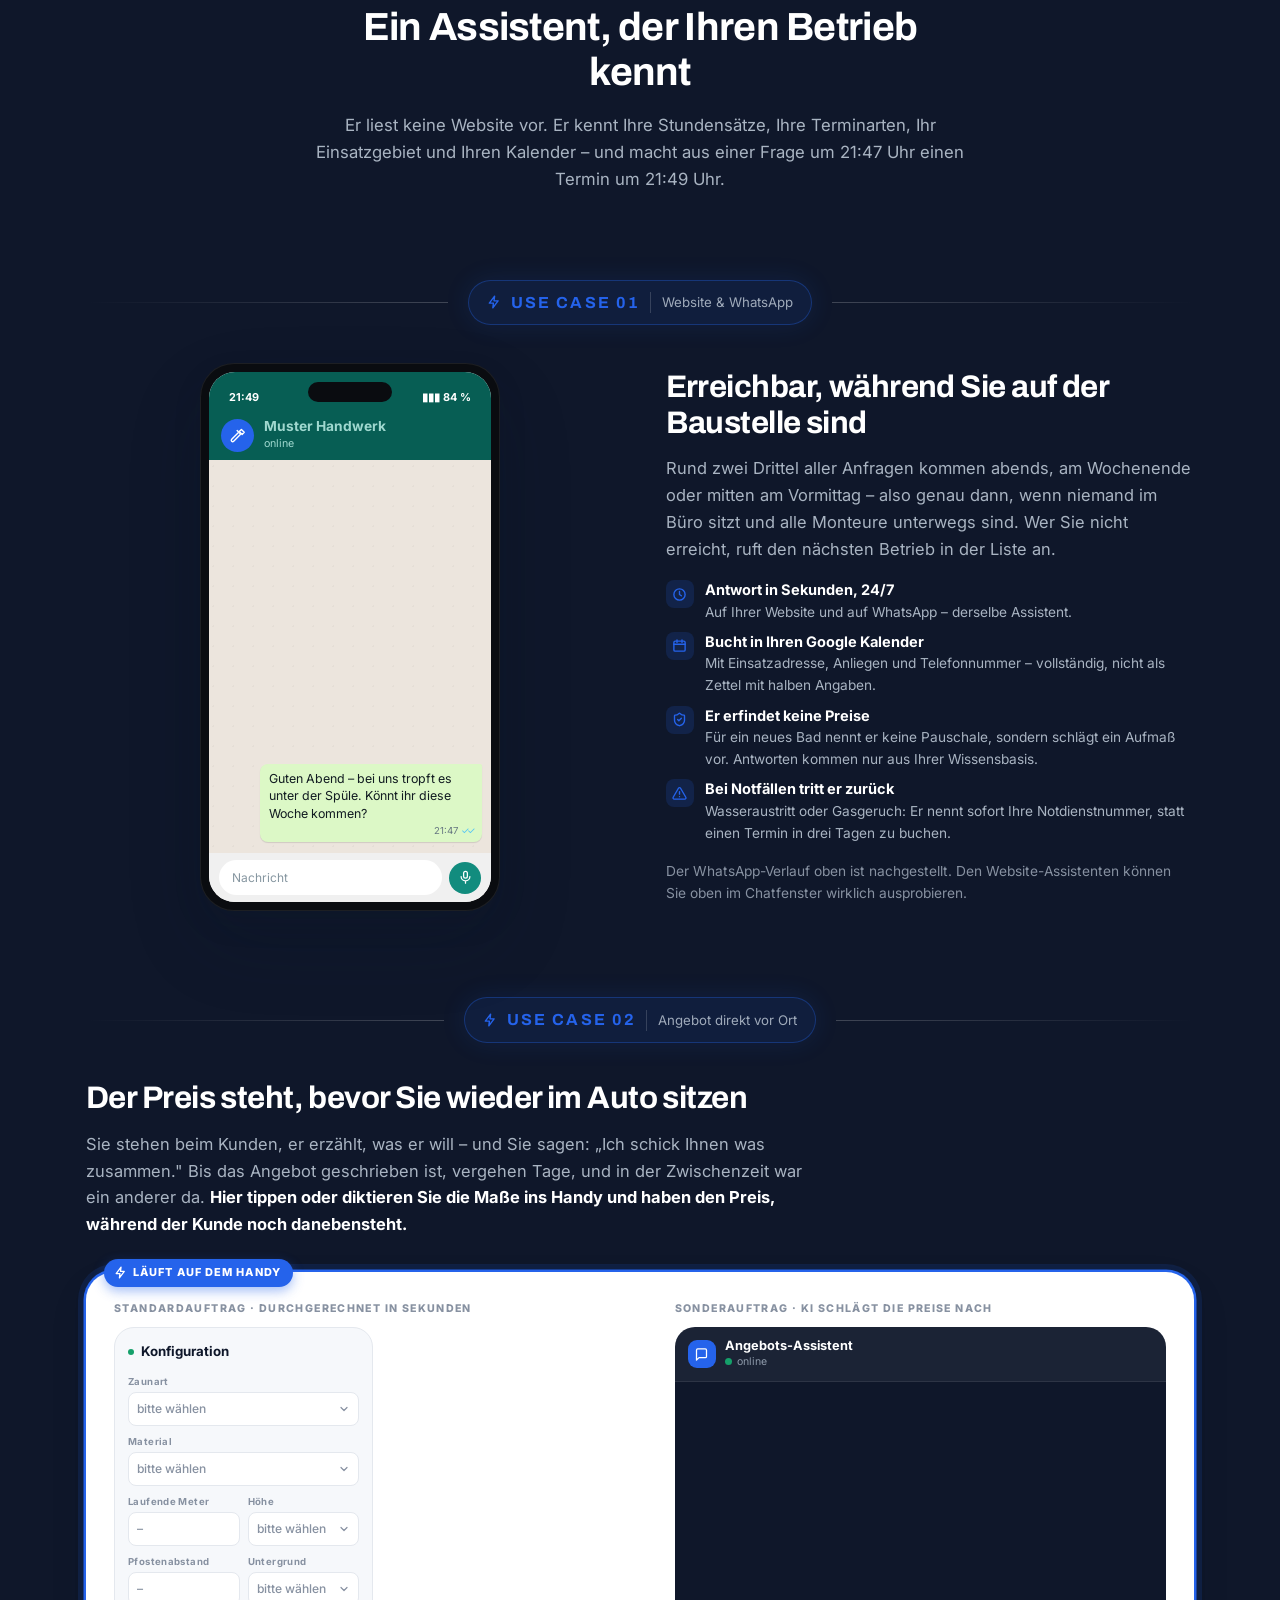
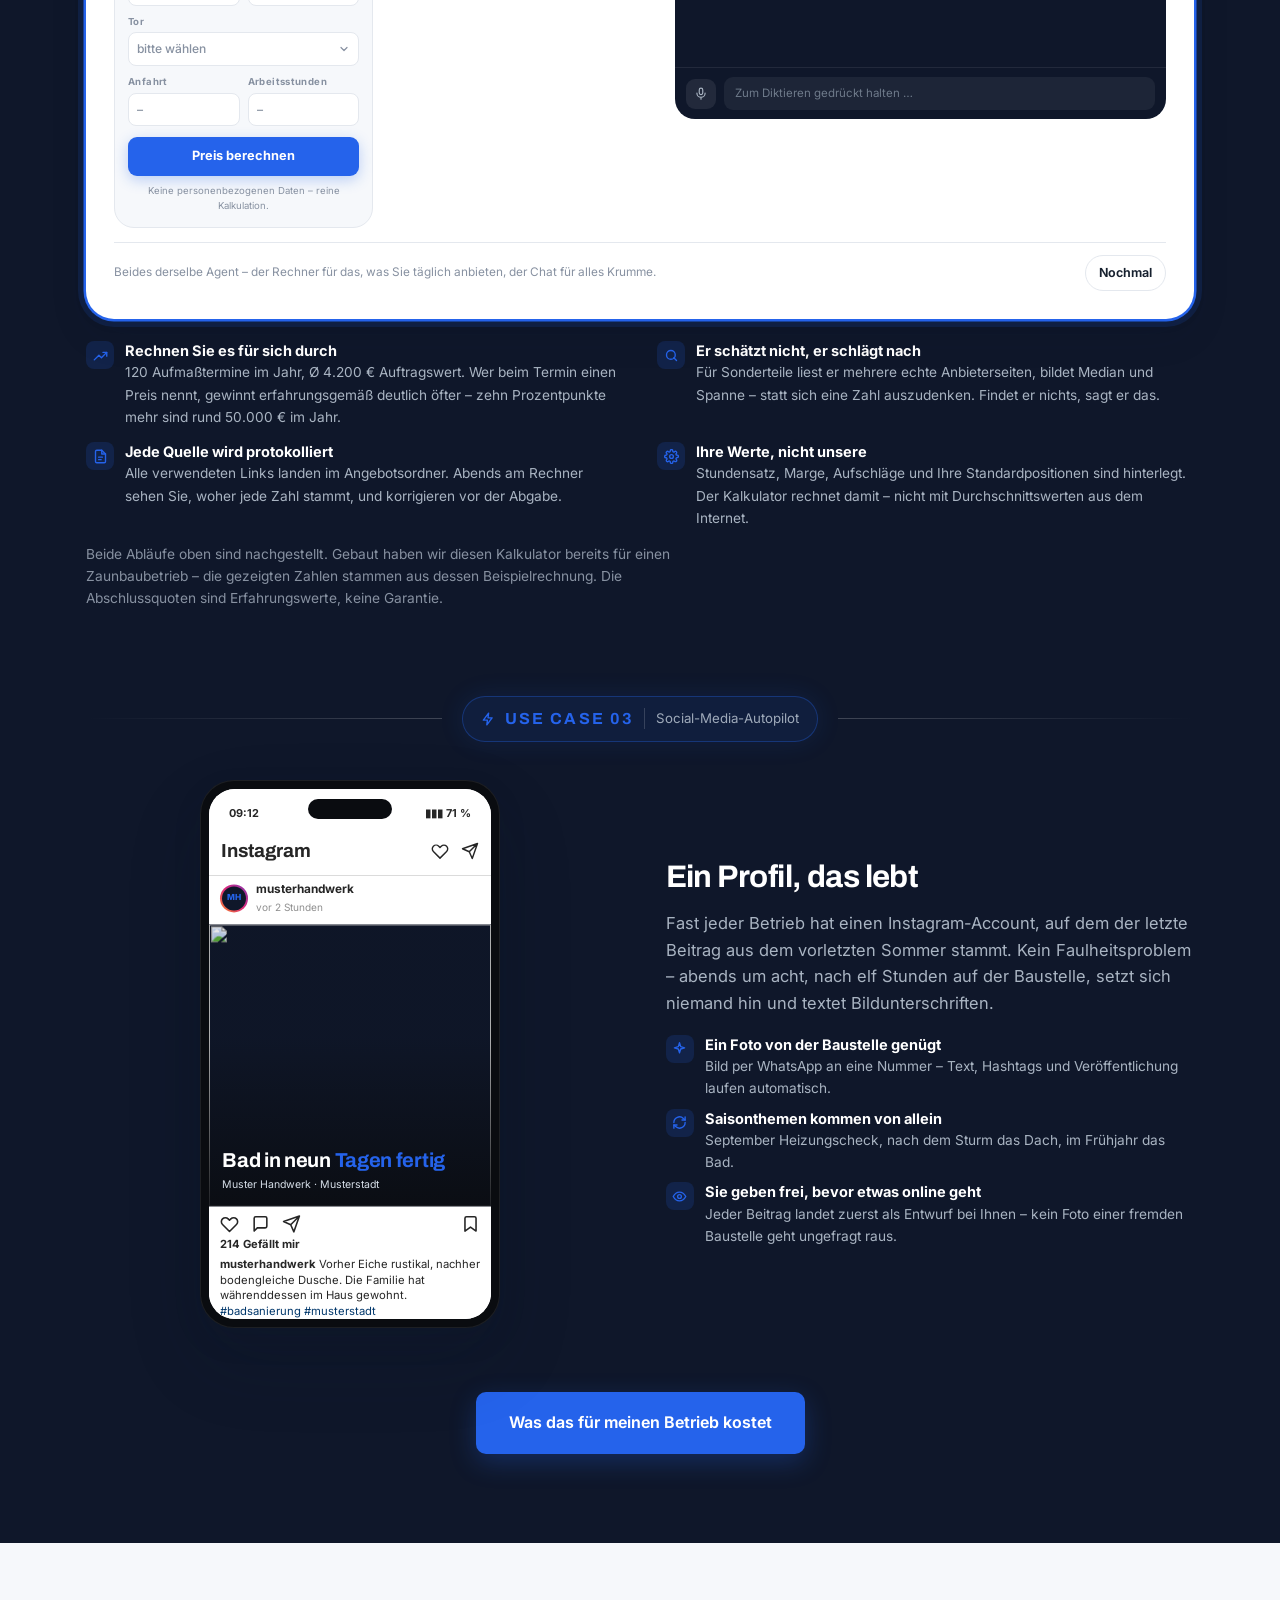
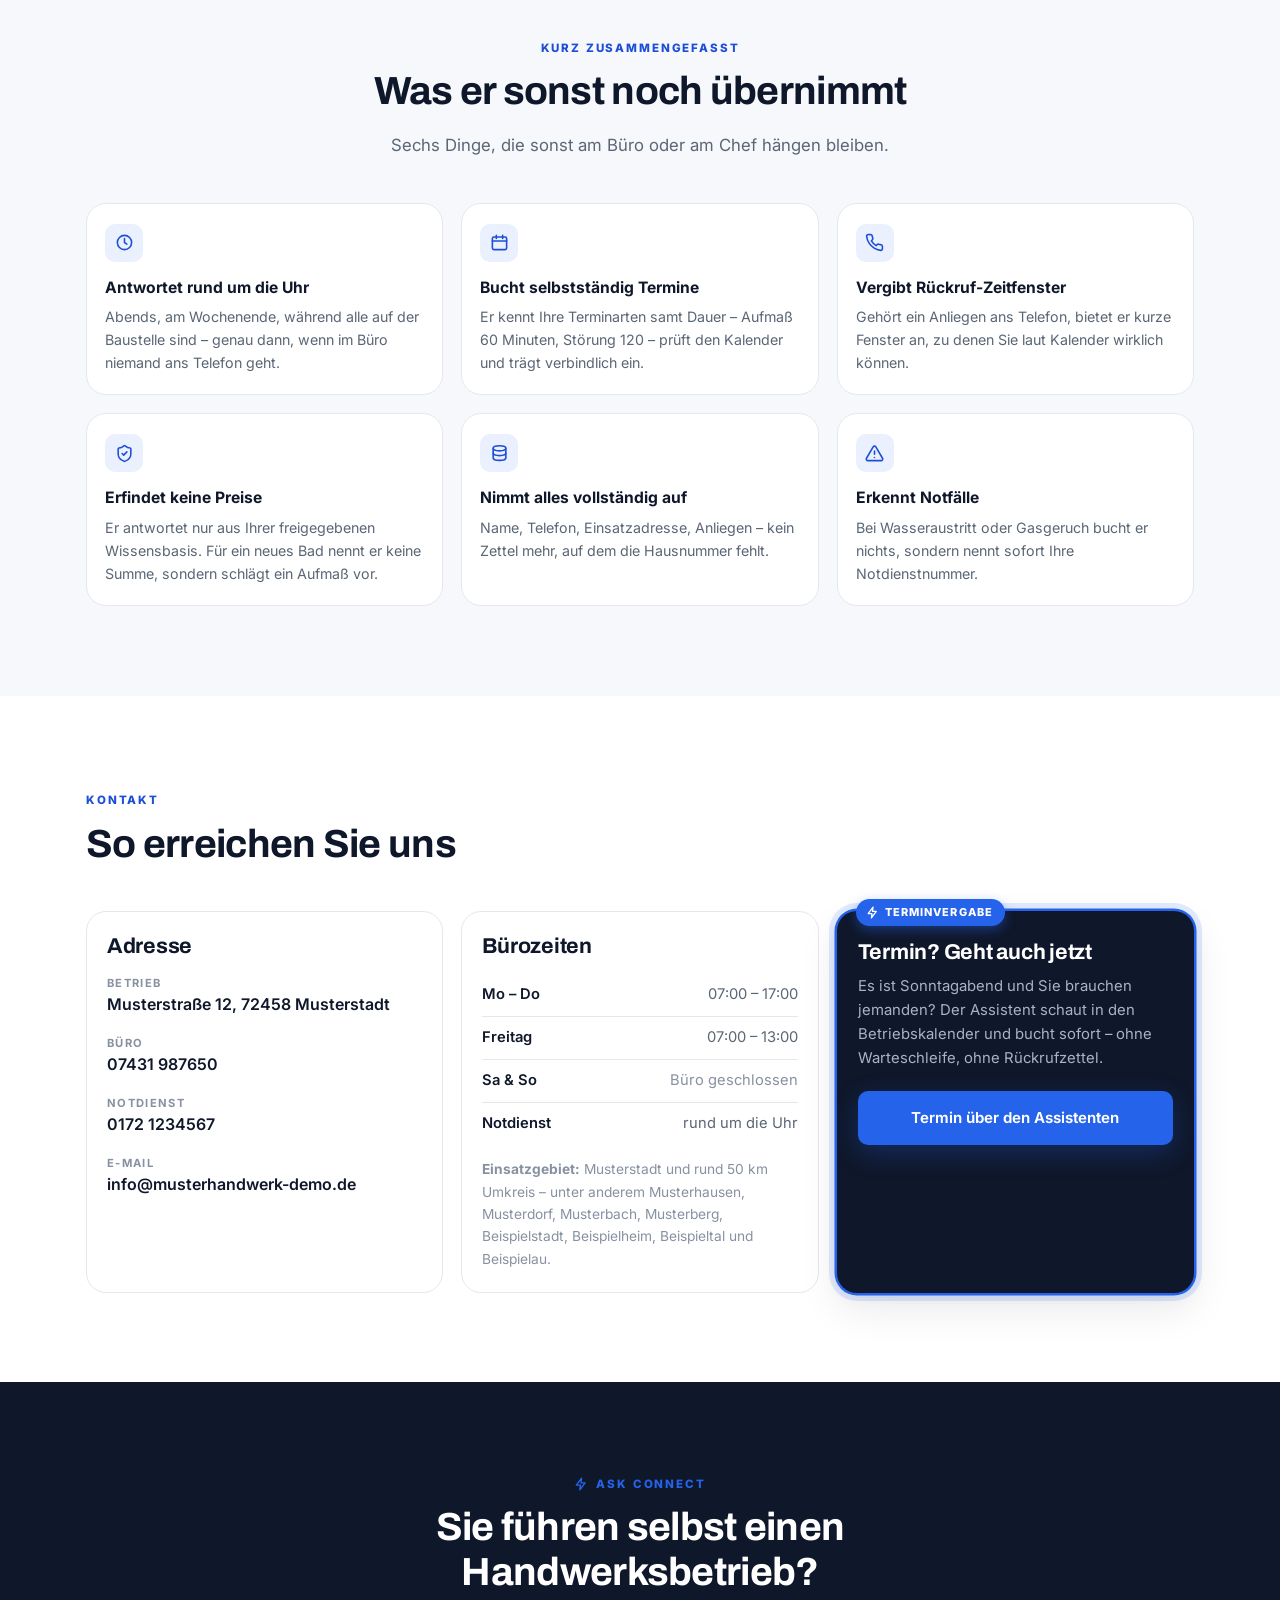
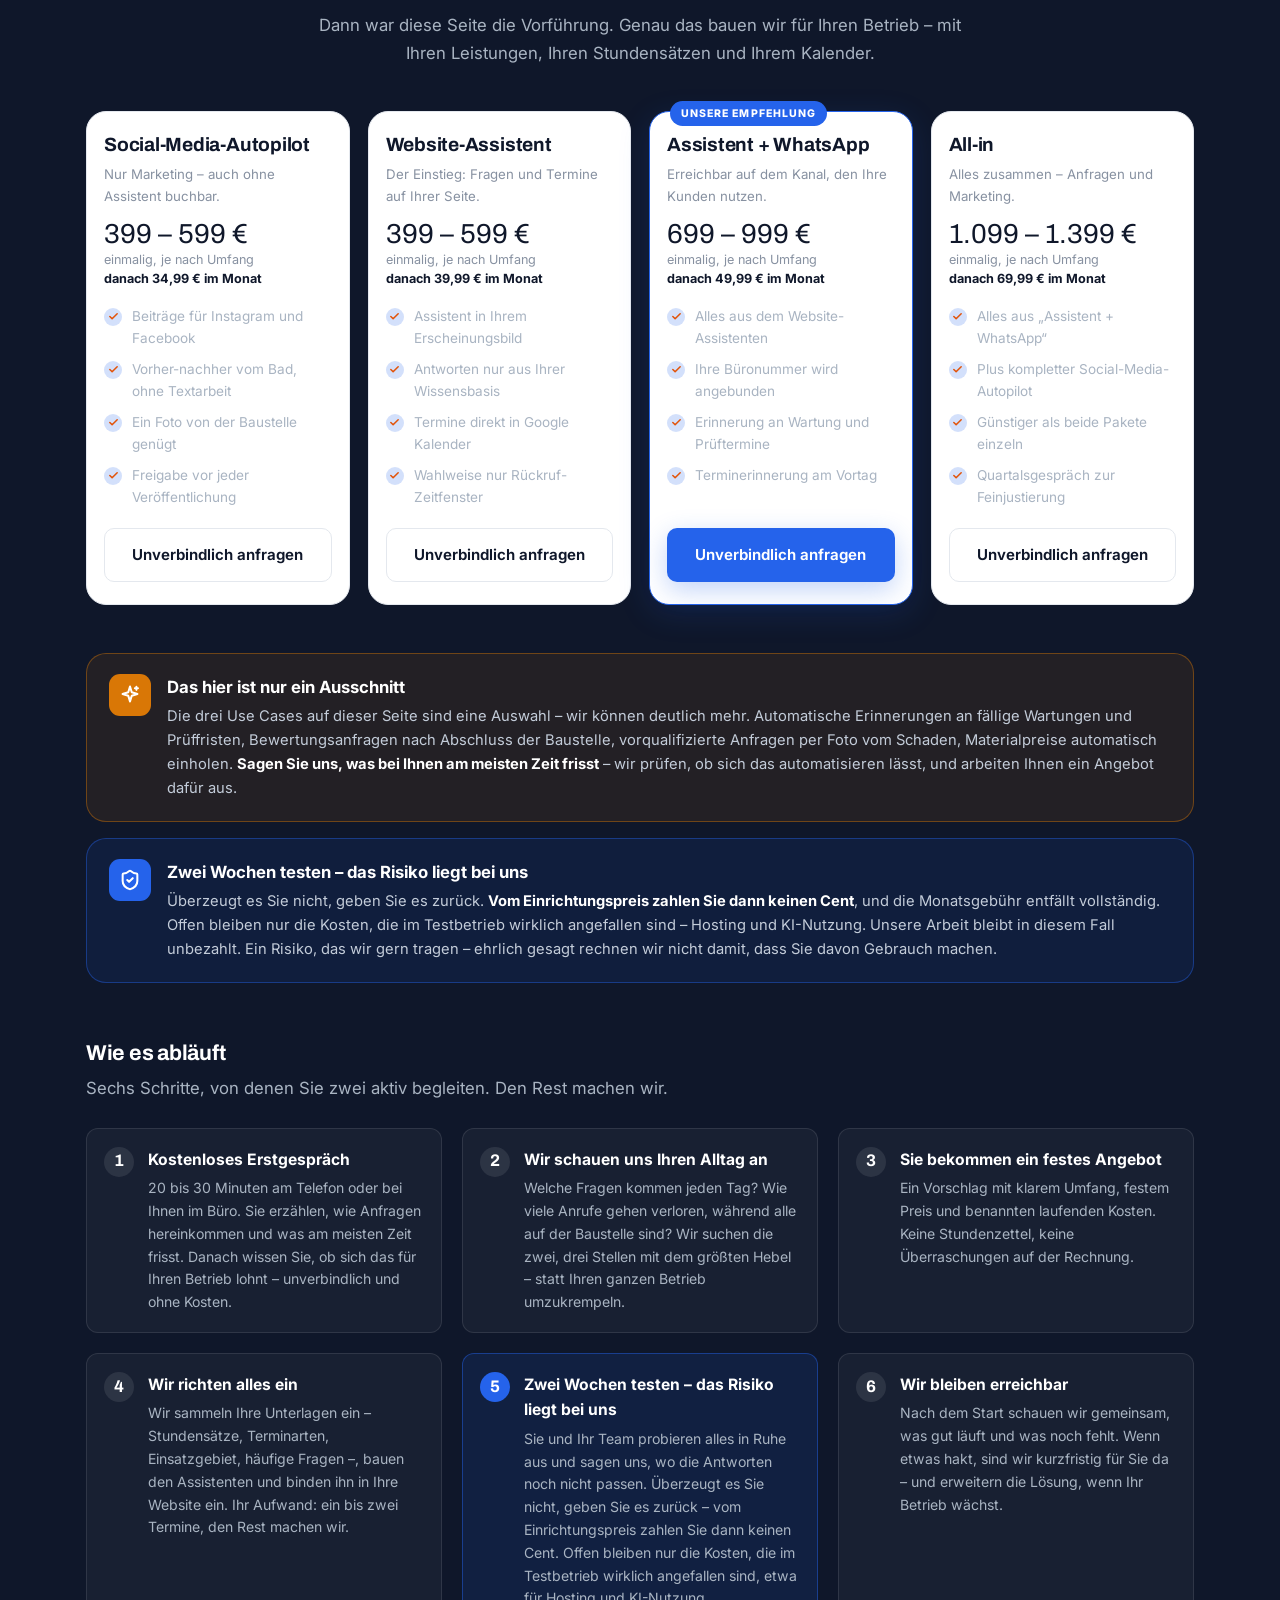
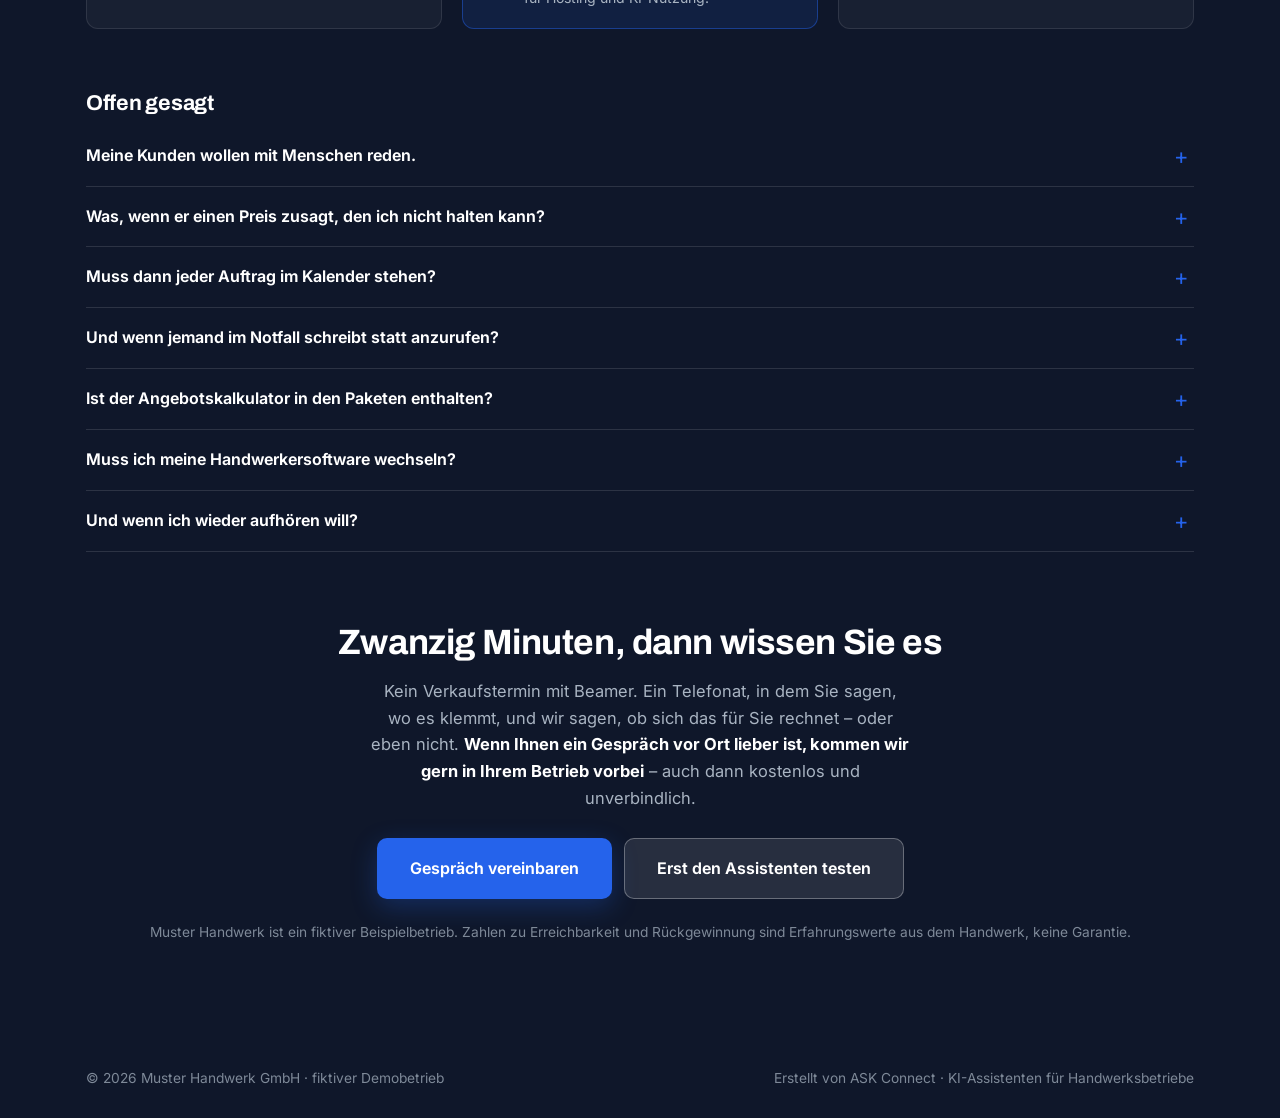
==== commit 43d9bfc3: "Hinweiskasten "Das hier ist nur ein Ausschnitt" ergaenzen Der Kasten kam als spaeteres Update in die" ====
--- a/index.html
+++ b/index.html
@@ -425,6 +425,19 @@
 
     <div class="grid g4" id="pakete"></div>
 
+    <div class="mehrbanner rv">
+      <span class="mehrbanner-ic"><svg viewBox="0 0 24 24" fill="none" stroke="currentColor" stroke-width="2.2" stroke-linecap="round" stroke-linejoin="round"><path d="M12 2.8 13.9 9l6.2 1.9-6.2 1.9L12 19l-1.9-6.2L3.9 10.9 10.1 9z"/><path d="M19 3v3.4M17.3 4.7h3.4"/></svg></span>
+      <div>
+        <b>Das hier ist nur ein Ausschnitt</b>
+        <span>Die drei Use Cases auf dieser Seite sind eine Auswahl – wir können
+        deutlich mehr. Automatische Erinnerungen an fällige Wartungen und Prüffristen,
+        Bewertungsanfragen nach Abschluss der Baustelle, vorqualifizierte Anfragen per
+        Foto vom Schaden, Materialpreise automatisch einholen. <b class="mb-stark">Sagen
+        Sie uns, was bei Ihnen am meisten Zeit frisst</b> – wir prüfen, ob sich das
+        automatisieren lässt, und arbeiten Ihnen ein Angebot dafür aus.</span>
+      </div>
+    </div>
+
     <div class="testbanner rv">
       <span class="testbanner-ic"><svg viewBox="0 0 24 24" fill="none" stroke="currentColor" stroke-width="2.2" stroke-linecap="round" stroke-linejoin="round"><path d="M20 13c0 5-3.5 7.5-7.66 8.95a1 1 0 0 1-.67-.01C7.5 20.5 4 18 4 13V6a1 1 0 0 1 1-1c2 0 4.5-1.2 6.24-2.72a1.17 1.17 0 0 1 1.52 0C14.51 3.81 17 5 19 5a1 1 0 0 1 1 1z"/><path d="m9 12 2 2 4-4"/></svg></span>
       <div>
--- a/assets/styles.css
+++ b/assets/styles.css
@@ -880,7 +880,7 @@
   display:flex; gap:16px; align-items:flex-start;
   background:rgba(37,99,235,.10); border:1.5px solid rgba(37,99,235,.42);
   border-radius:var(--rl); padding:20px 22px;
-  margin:clamp(34px,4vw,48px) 0 clamp(38px,5vw,58px);
+  margin:0 0 clamp(38px,5vw,58px);
 }
 .testbanner-ic{
   width:42px; height:42px; border-radius:11px; background:var(--ac);
@@ -1270,19 +1270,48 @@
 .kkarte-kopf .kpunkt{ width:6px; height:6px; border-radius:50%; background:var(--ok); flex:none; }
 
 .kfelder{ display:grid; grid-template-columns:1fr 1fr; gap:8px; }
-.kfeld{ min-width:0; opacity:0; transform:translateY(5px); transition:opacity .3s, transform .3s; }
-.kfeld.da{ opacity:1; transform:none; }
+/* Die Felder stehen von Anfang an da – gefuellt wird im Ablauf. */
+.kfeld{ min-width:0; position:relative; }
 .kfeld i{
   display:block; font-style:normal; font-size:.6rem; font-weight:700; letter-spacing:.04em;
   color:var(--soft); margin-bottom:3px; white-space:nowrap; overflow:hidden; text-overflow:ellipsis;
 }
 .kfeld b{
-  display:block; background:#fff; border:1px solid var(--line); border-radius:8px;
+  display:flex; align-items:center; gap:6px; min-height:30px;
+  background:#fff; border:1px solid var(--line); border-radius:8px;
   padding:6px 8px; font-size:.755rem; font-weight:600; color:var(--ink2);
-  white-space:nowrap; overflow:hidden; text-overflow:ellipsis;
+  transition:border-color .2s, box-shadow .2s;
 }
 .kfeld.weit{ grid-column:1 / -1; }
-.kfeld.neu b{ border-color:var(--ac); box-shadow:0 0 0 3px rgba(37,99,235,.13); }
+
+.kwert{ flex:1; min-width:0; white-space:nowrap; overflow:hidden; text-overflow:ellipsis; }
+.kwert.leer{ color:var(--soft); font-weight:500; }
+.kchev{ width:12px; height:12px; flex:none; color:var(--soft); transition:transform .2s; }
+
+/* Feld in Bearbeitung */
+.kfeld.aktiv b{ border-color:var(--ac); box-shadow:0 0 0 3px rgba(37,99,235,.13); }
+.kfeld.aktiv .kchev{ color:var(--ac); }
+.kfeld.offen .kchev{ transform:rotate(180deg); }
+.kfeld.fertig .kwert{ color:var(--ink); }
+
+/* Tippcursor der Zahlenfelder */
+.kcar{ width:1.5px; height:13px; flex:none; background:var(--ac); opacity:0; border-radius:1px; }
+.kfeld.aktiv .kcar{ opacity:1; animation:kblink .9s steps(1) infinite; }
+@keyframes kblink{ 50%{ opacity:0 } }
+
+/* Aufgeklappte Auswahl – zeigt, dass es mehrere Moeglichkeiten gibt */
+.kopt{
+  position:absolute; top:100%; left:0; min-width:100%; z-index:6; margin-top:4px;
+  background:#fff; border:1px solid var(--line); border-radius:9px; padding:4px;
+  box-shadow:var(--sh2); opacity:0; transform:translateY(-5px) scale(.98);
+  transform-origin:top center; pointer-events:none; transition:.18s ease;
+}
+.kfeld.offen .kopt{ opacity:1; transform:none; }
+.kopt-e{
+  display:block; padding:5px 8px; border-radius:6px; font-size:.72rem; font-weight:500;
+  color:var(--body); white-space:nowrap; transition:background .18s, color .18s;
+}
+.kopt-e.gewaehlt{ background:var(--acs); color:var(--ac6); font-weight:700; }
 
 .kbtn{
   width:100%; margin-top:11px; border:0; border-radius:9px; cursor:default;
@@ -1452,3 +1481,35 @@
   .kiflag span, .kiflag{ overflow:hidden; text-overflow:ellipsis; }
   .kiflag.rechts{ left:12px; }
 }
+
+/* =========================================================================
+   Zweiter Hinweiskasten: „Das hier ist nur ein Ausschnitt"
+   Gleiche Bauform wie der Testkasten, aber anderer Ton – damit die zwei
+   Botschaften (Umfang erweitern / Risiko nehmen) nicht ineinanderlaufen.
+   In der Kfz-Fassung ist dieser Kasten blau; hier ist Blau die Akzentfarbe
+   und schon vom Testkasten belegt. Also Bernstein – derselbe Ton wie der
+   Rueckruf-Eintrag im Kalender.
+   ========================================================================= */
+.mehrbanner{
+  display:flex; gap:16px; align-items:flex-start;
+  background:rgba(217,119,6,.10); border:1.5px solid rgba(217,119,6,.42);
+  border-radius:var(--rl); padding:20px 22px;
+  margin:clamp(34px,4vw,48px) 0 16px;   /* der Testkasten folgt direkt */
+}
+.mehrbanner-ic{
+  width:42px; height:42px; border-radius:11px; background:#D97706;
+  display:grid; place-items:center; flex:none;
+}
+.mehrbanner .mehrbanner-ic{ display:grid; place-items:center; }
+.mehrbanner-ic svg{ width:22px; height:22px; color:#fff; }
+.mehrbanner b{ display:block; color:#fff; font-size:1.05rem; margin-bottom:4px; }
+.mehrbanner span{ display:block; font-size:.92rem; color:#C3CCD9; }
+/* Zwei Klassen, damit .mehrbanner b{display:block} das verschachtelte <b>
+   nicht zum Block macht und den Satz zerreisst – siehe fallstricke.md */
+.mehrbanner .mb-stark{ display:inline; color:#fff; font-weight:700; font-size:inherit; margin:0; }
+
+@media (max-width:620px){
+  .mehrbanner{ padding:17px 16px; gap:13px; }
+  .mehrbanner b{ font-size:1rem; }
+  .mehrbanner span{ font-size:.87rem; }
+}
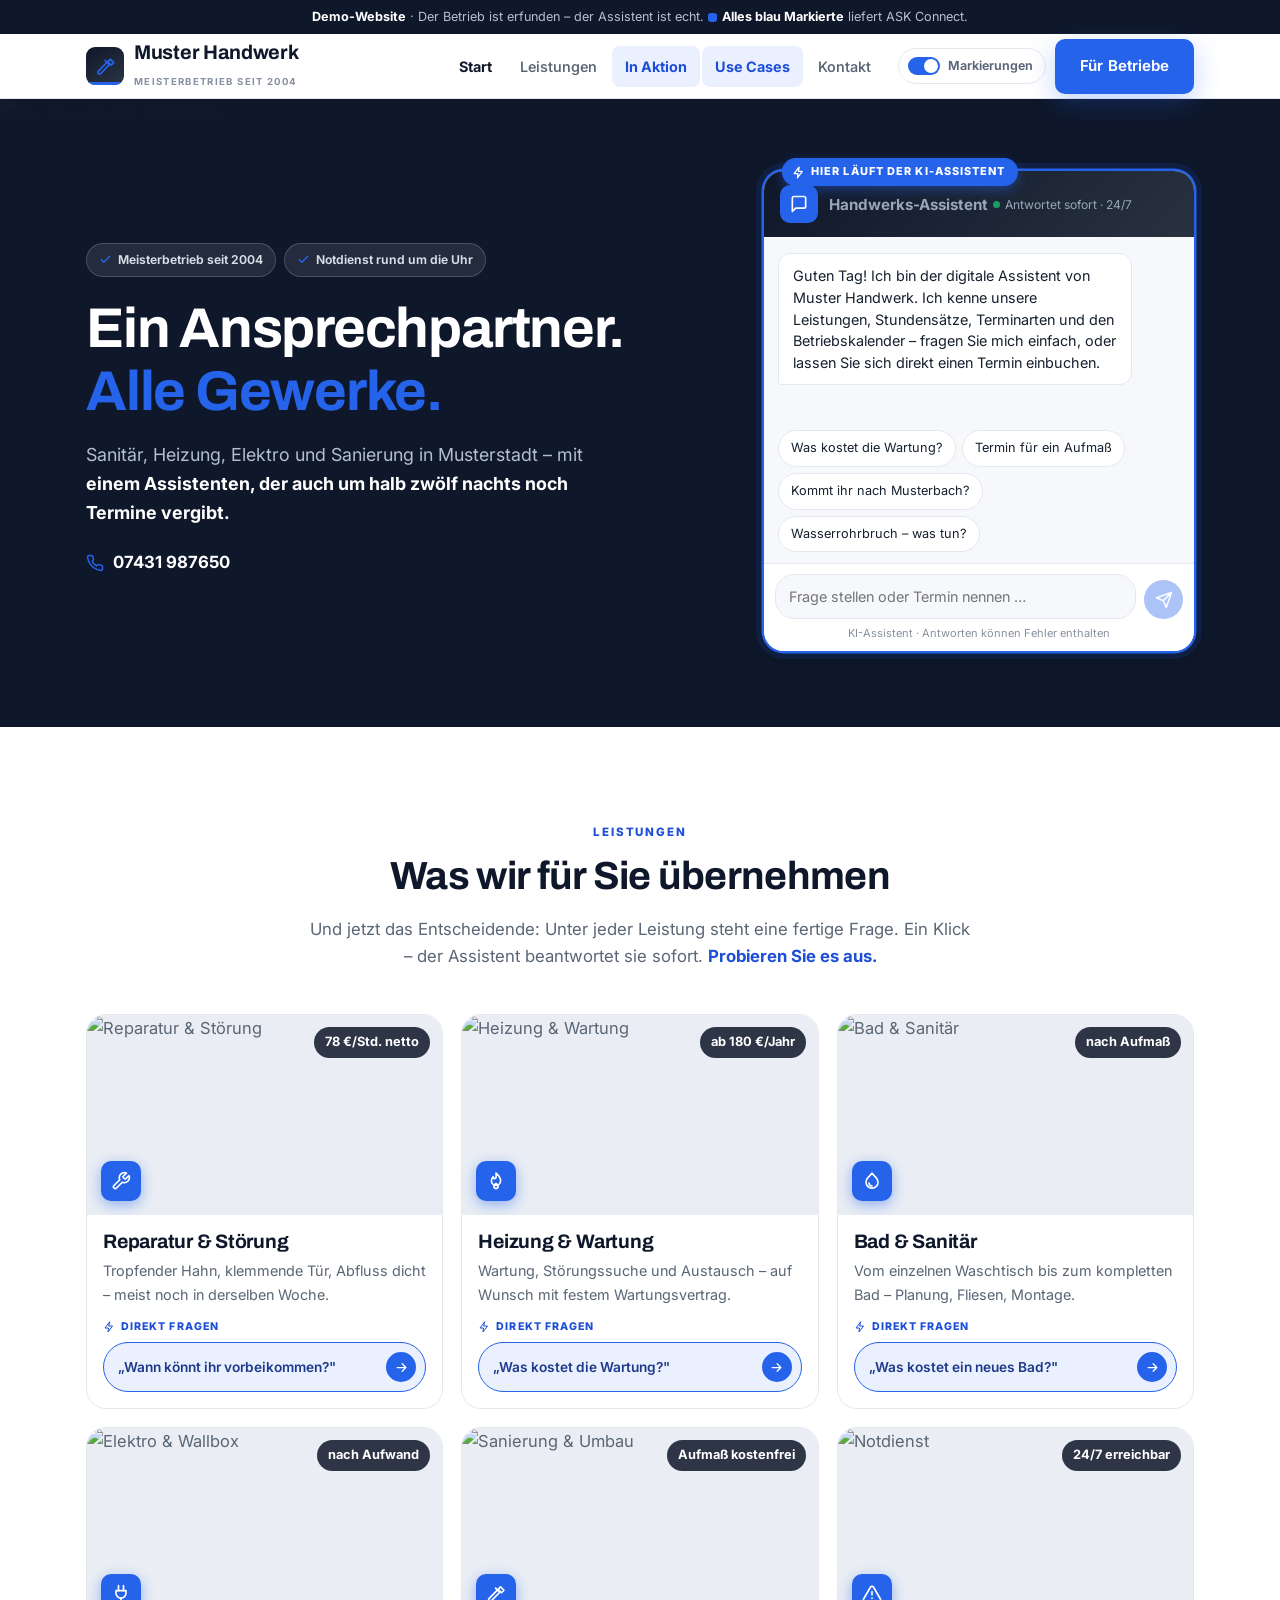
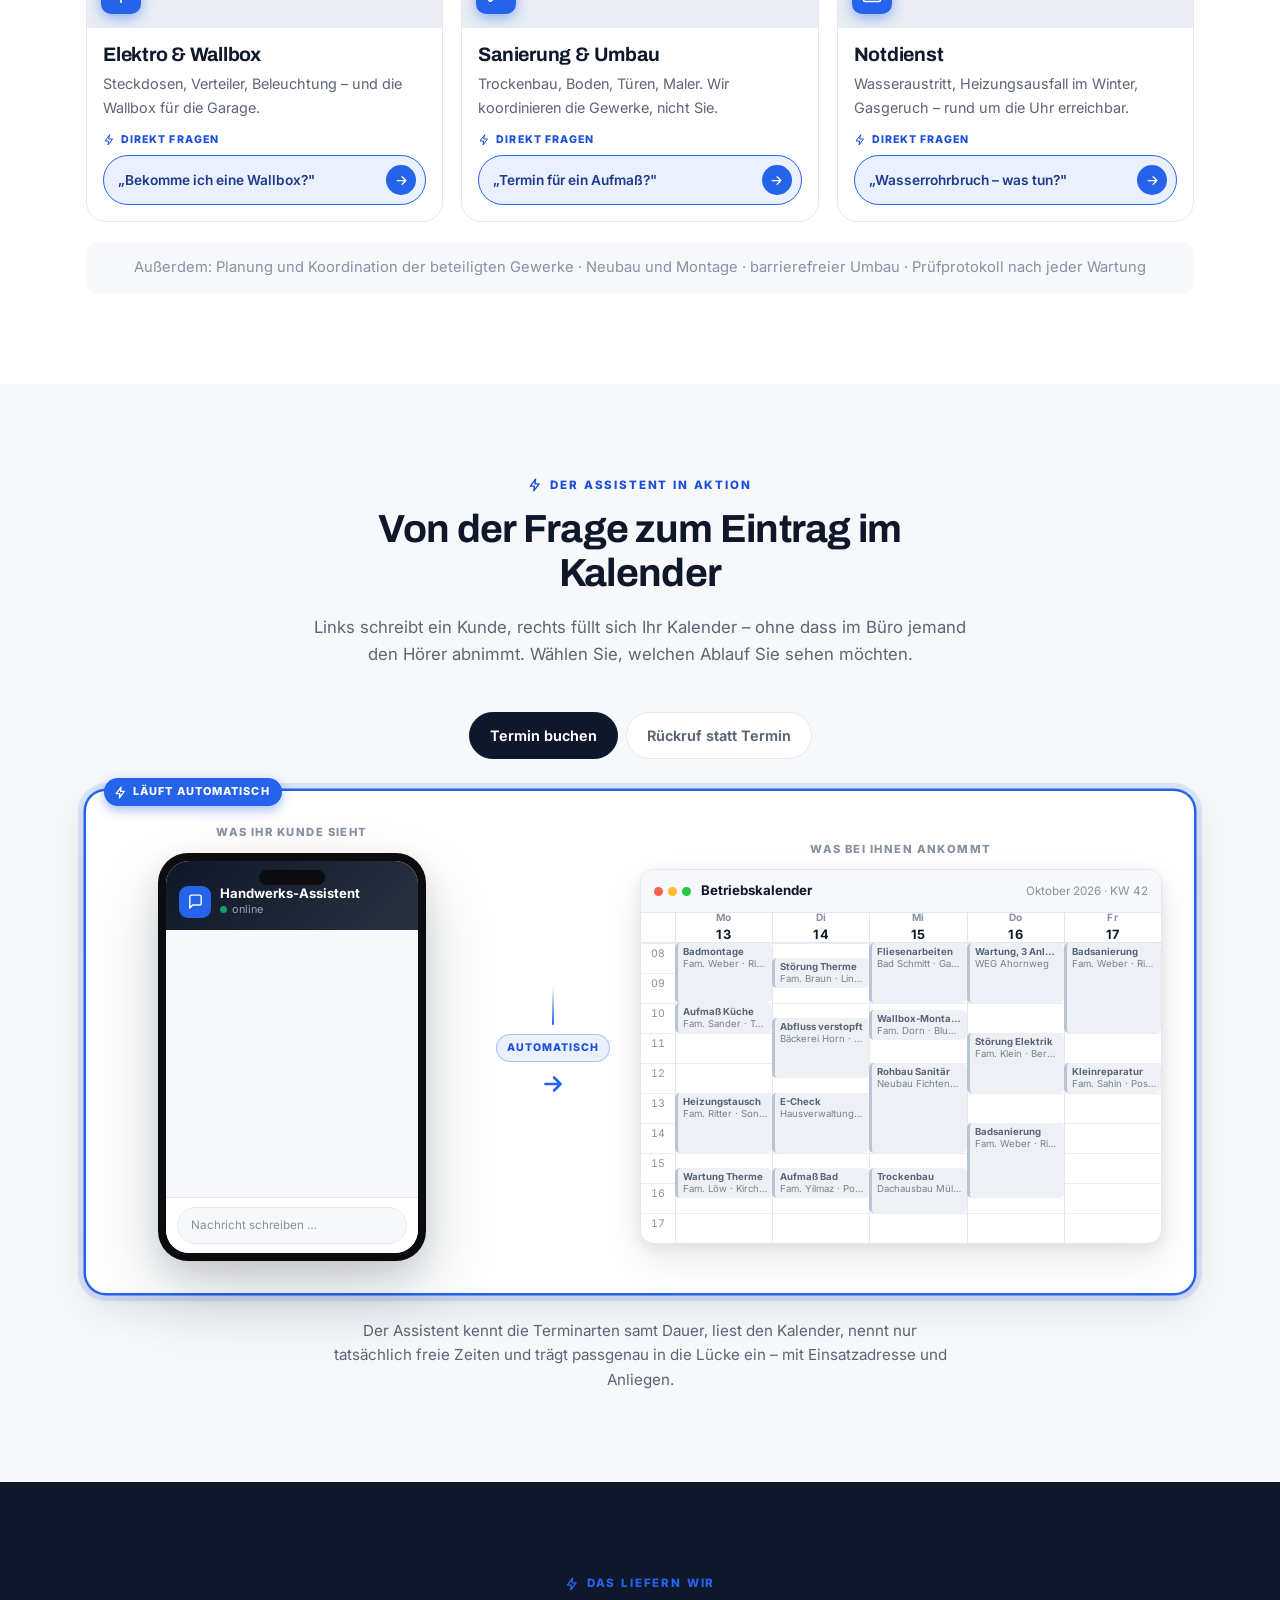
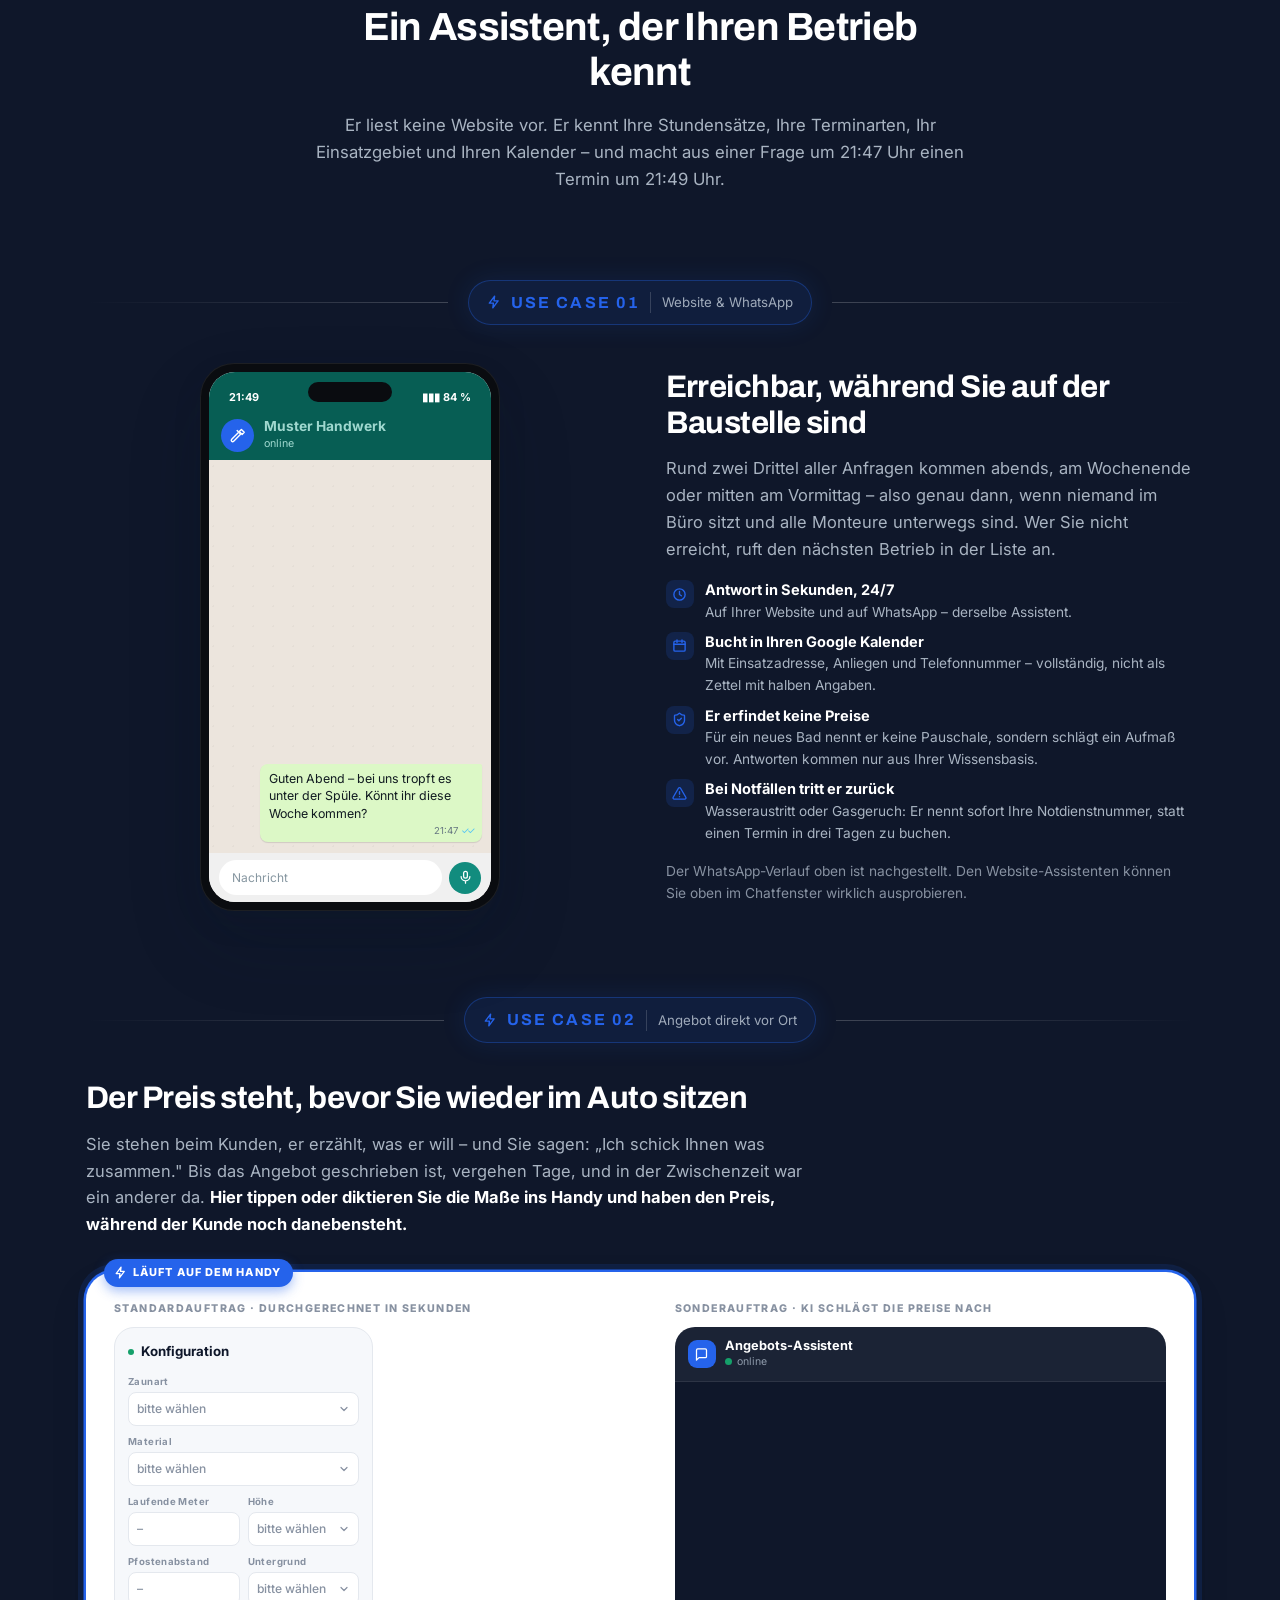
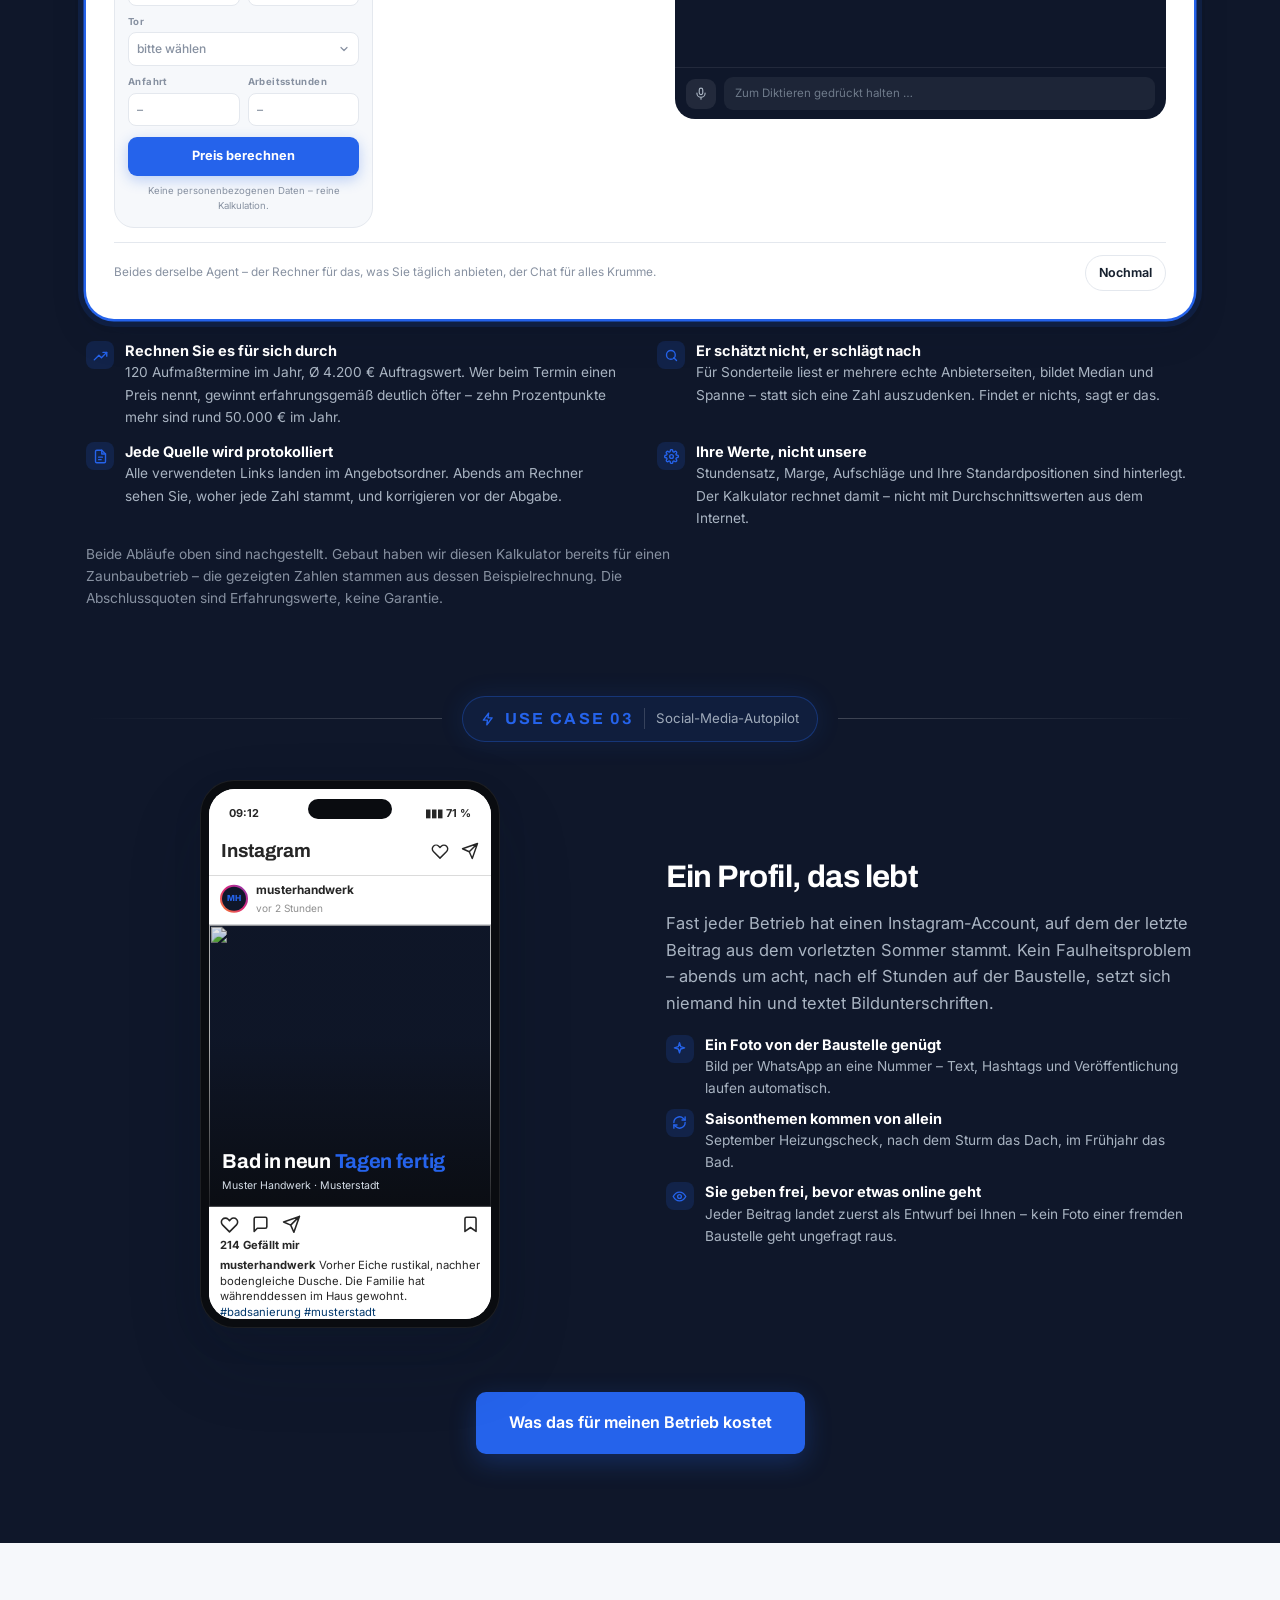
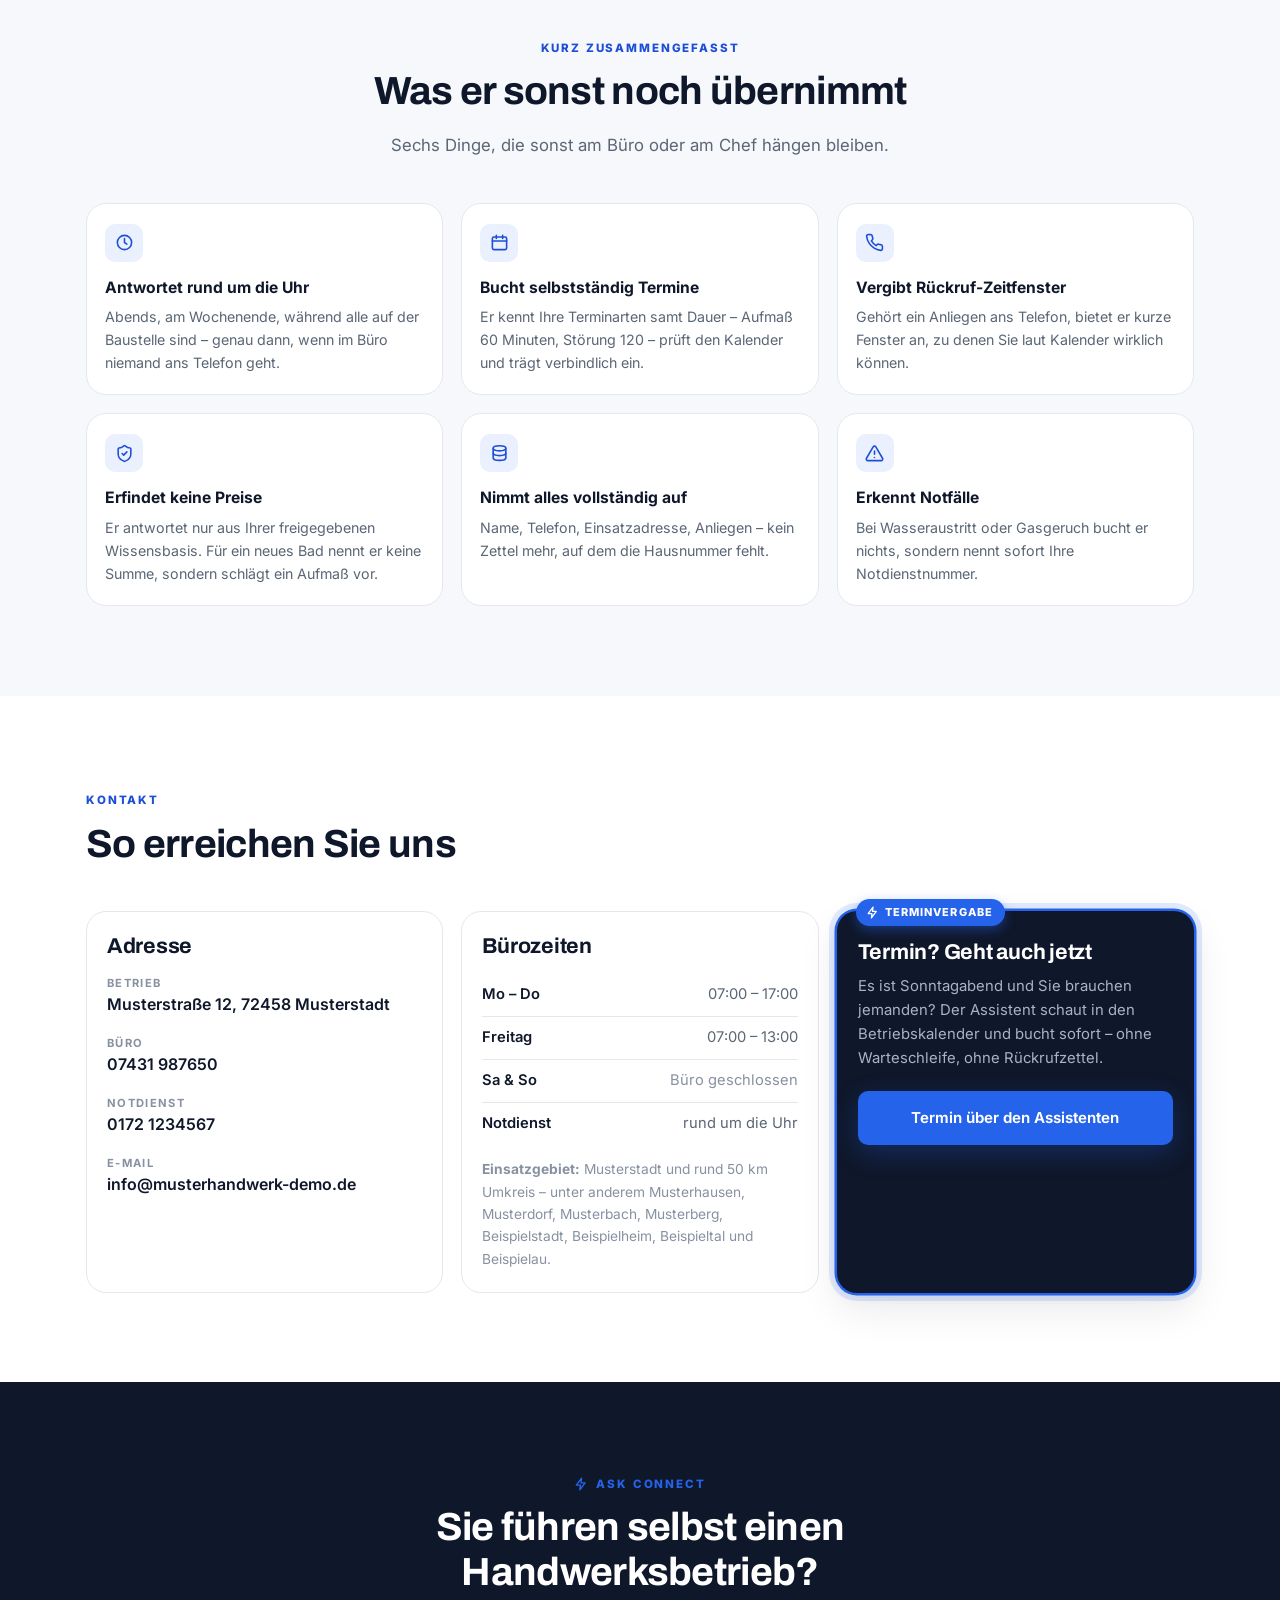
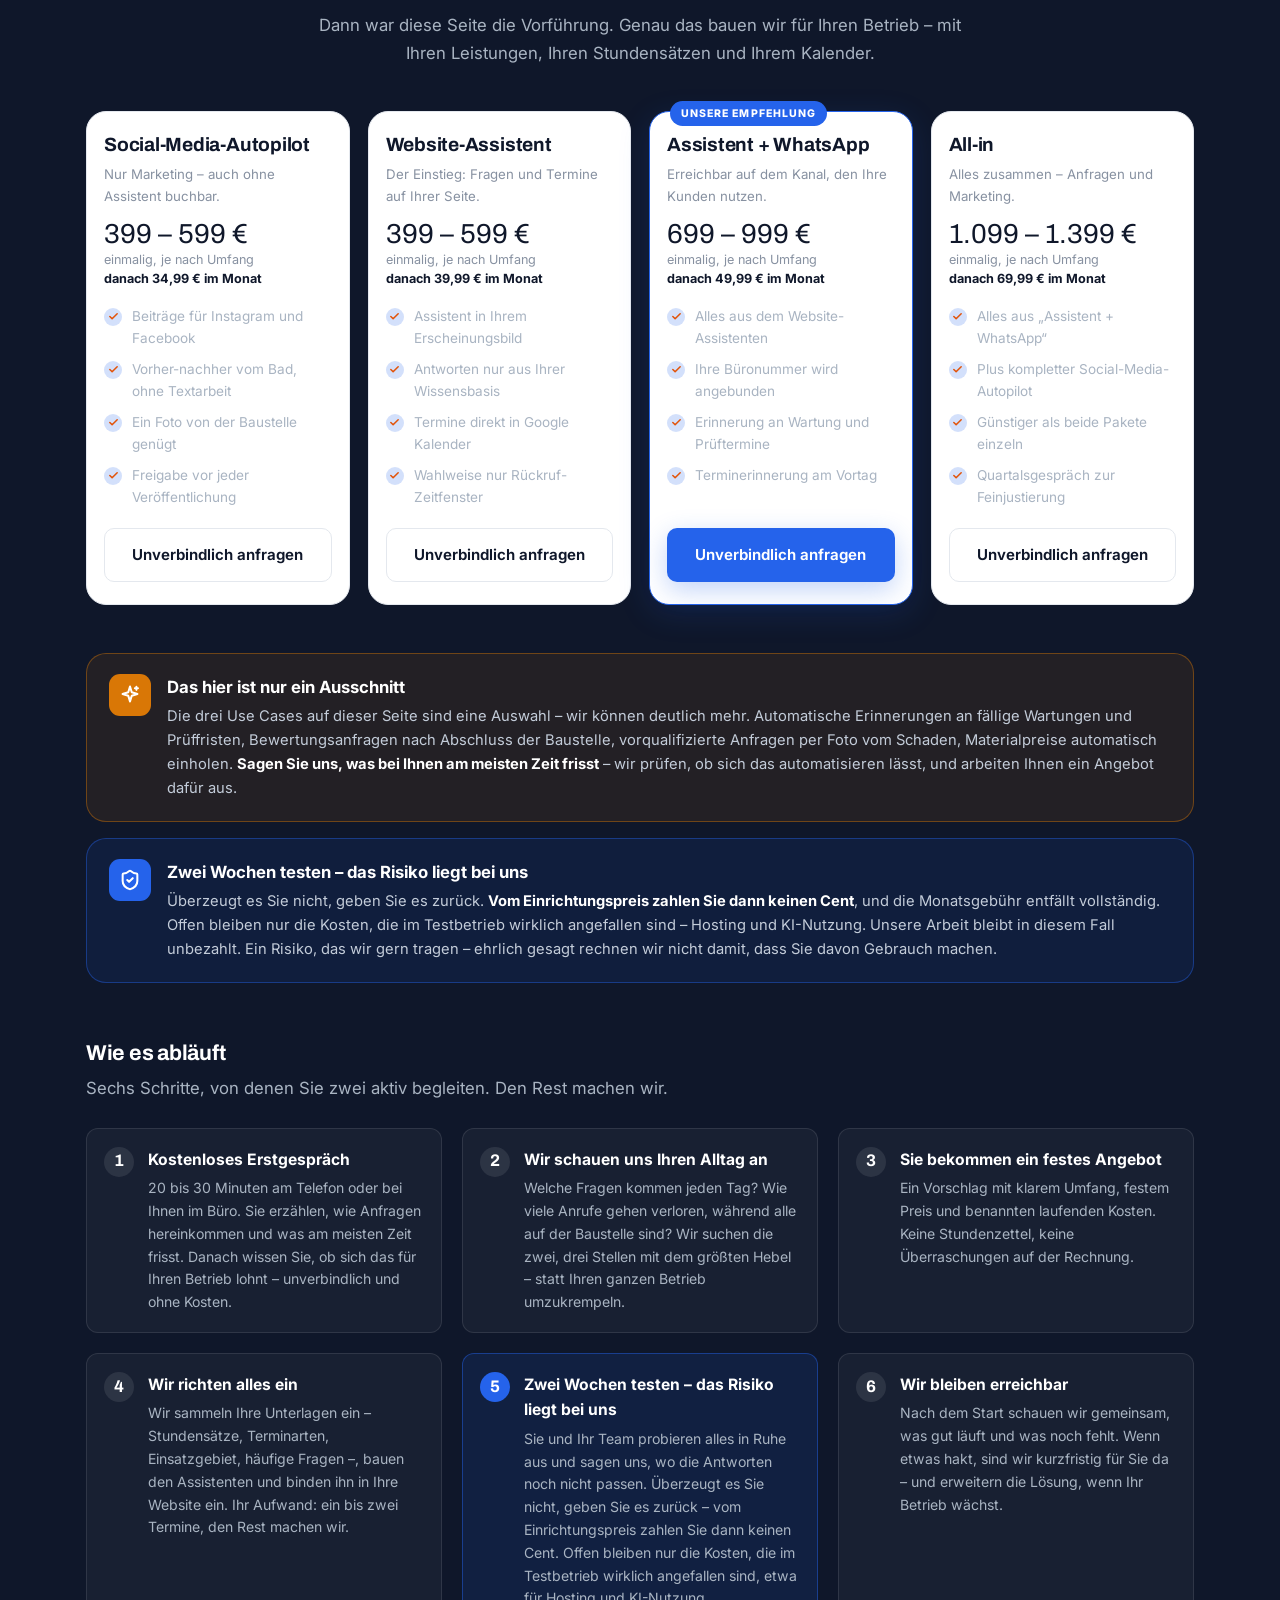
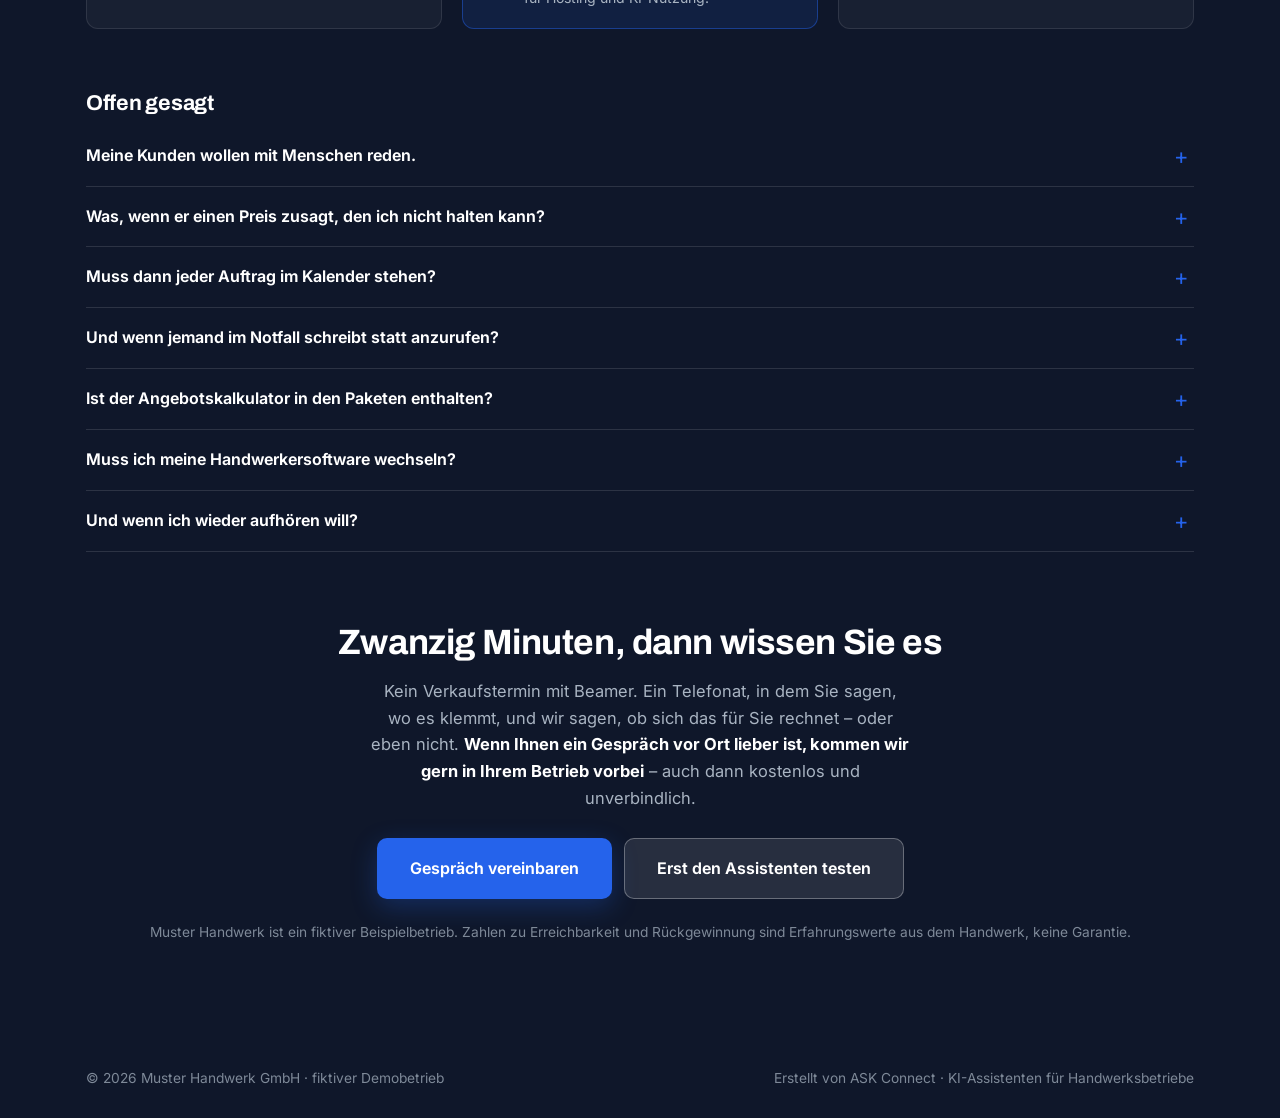
==== commit 832e776f: "Versionskennung an allen Asset-Verweisen gegen veraltete Caches Auf zwei Geraeten erschien der neue " ====
--- a/index.html
+++ b/index.html
@@ -11,7 +11,7 @@
 <link rel="preconnect" href="https://fonts.gstatic.com" crossorigin>
 <link rel="preconnect" href="https://images.unsplash.com">
 <link href="https://fonts.googleapis.com/css2?family=Archivo:wght@600;700;800&family=Inter:wght@400;500;600;700;800&display=swap" rel="stylesheet">
-<link rel="stylesheet" href="assets/styles.css">
+<link rel="stylesheet" href="assets/styles.css?v=2026-09-14a">
 </head>
 <body>
 
@@ -539,8 +539,8 @@
   </div>
 </footer>
 
-<script src="assets/config.js"></script>
-<script src="assets/app.js"></script>
-<script src="assets/chat.js"></script>
+<script src="assets/config.js?v=2026-09-14a"></script>
+<script src="assets/app.js?v=2026-09-14a"></script>
+<script src="assets/chat.js?v=2026-09-14a"></script>
 </body>
 </html>
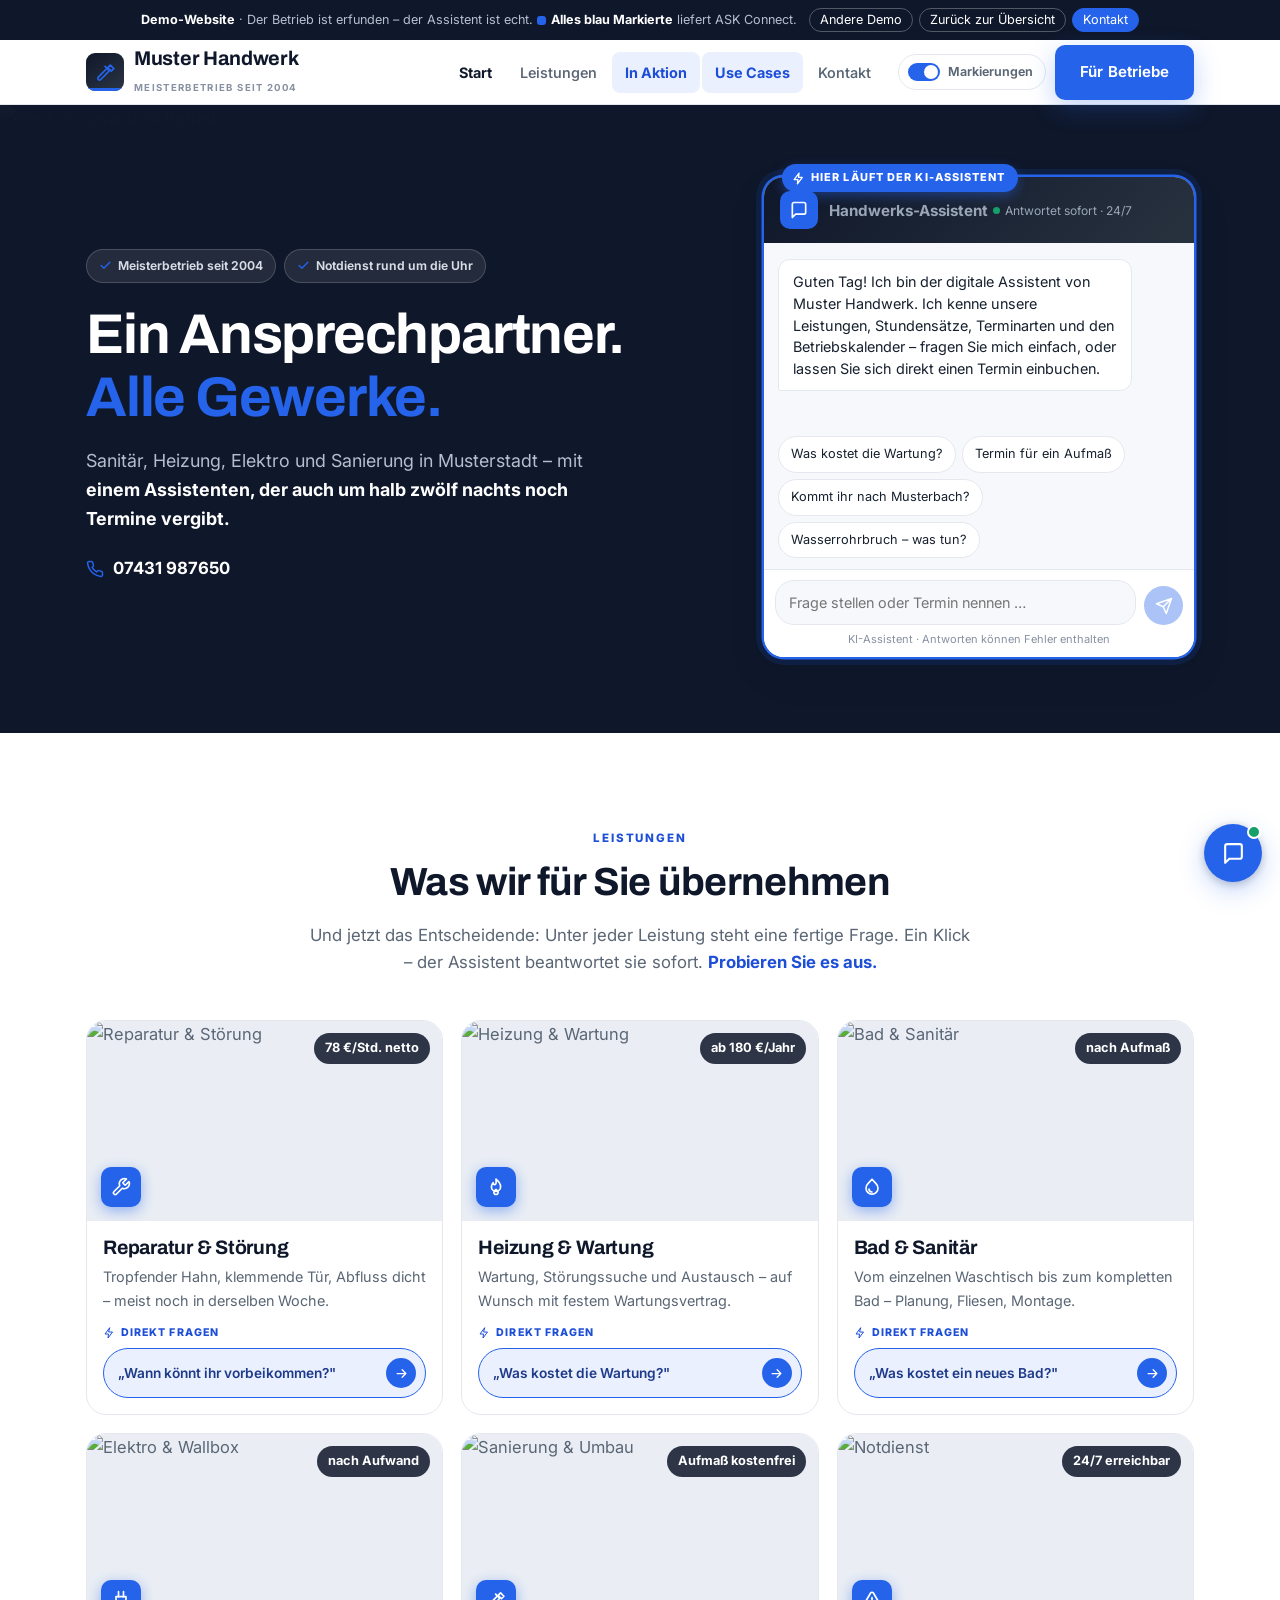
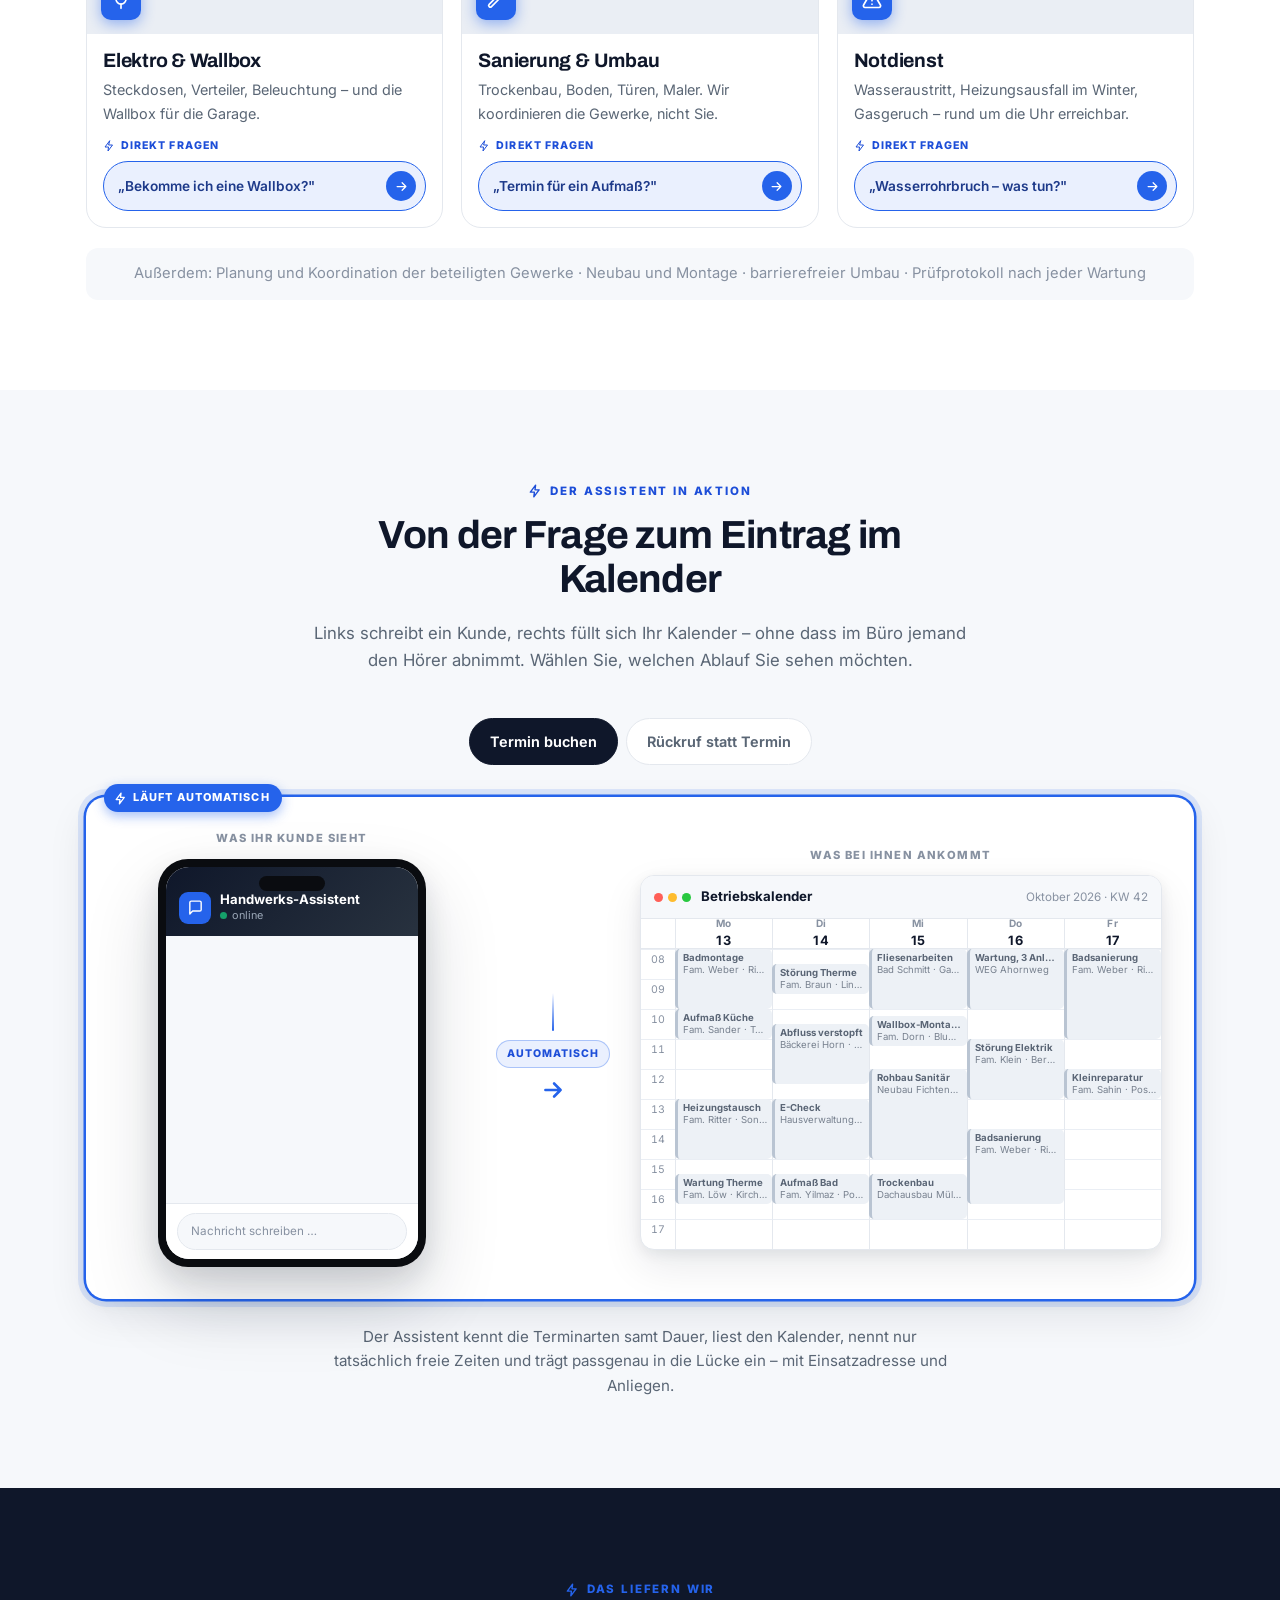
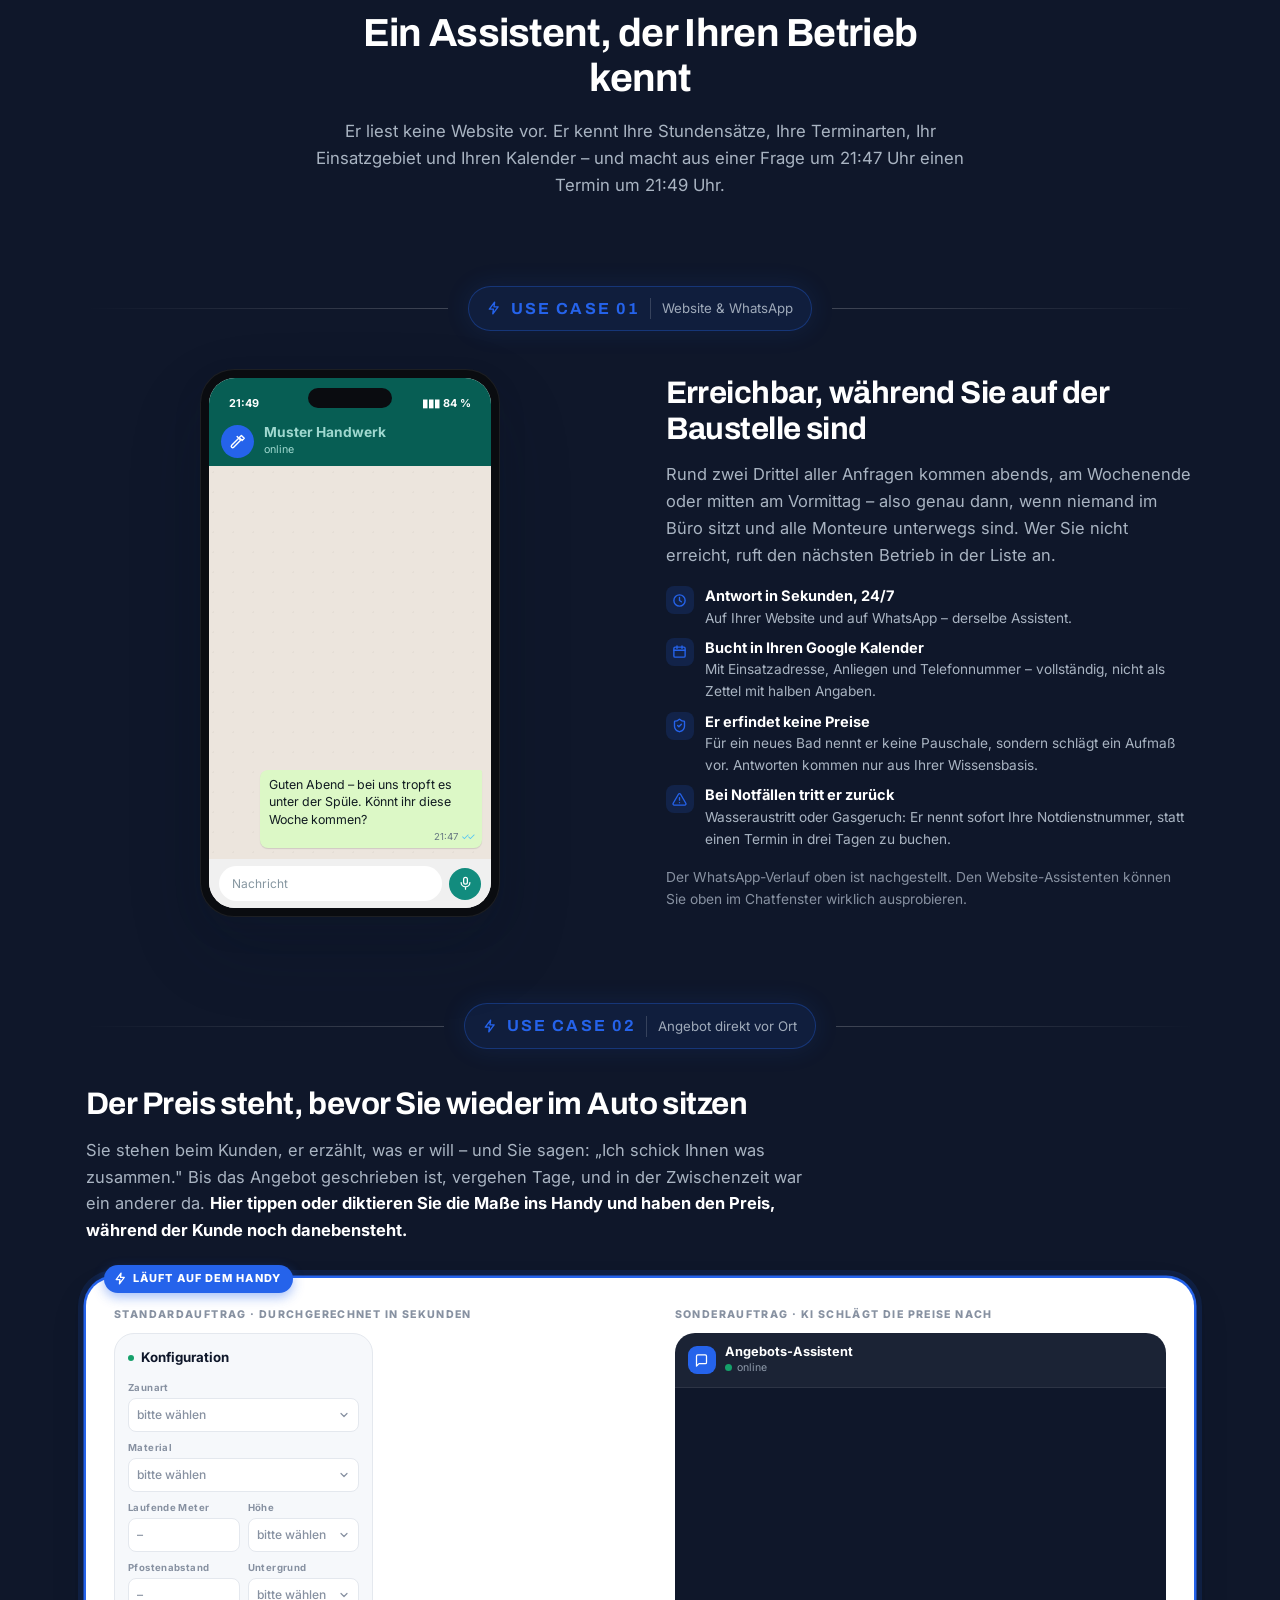
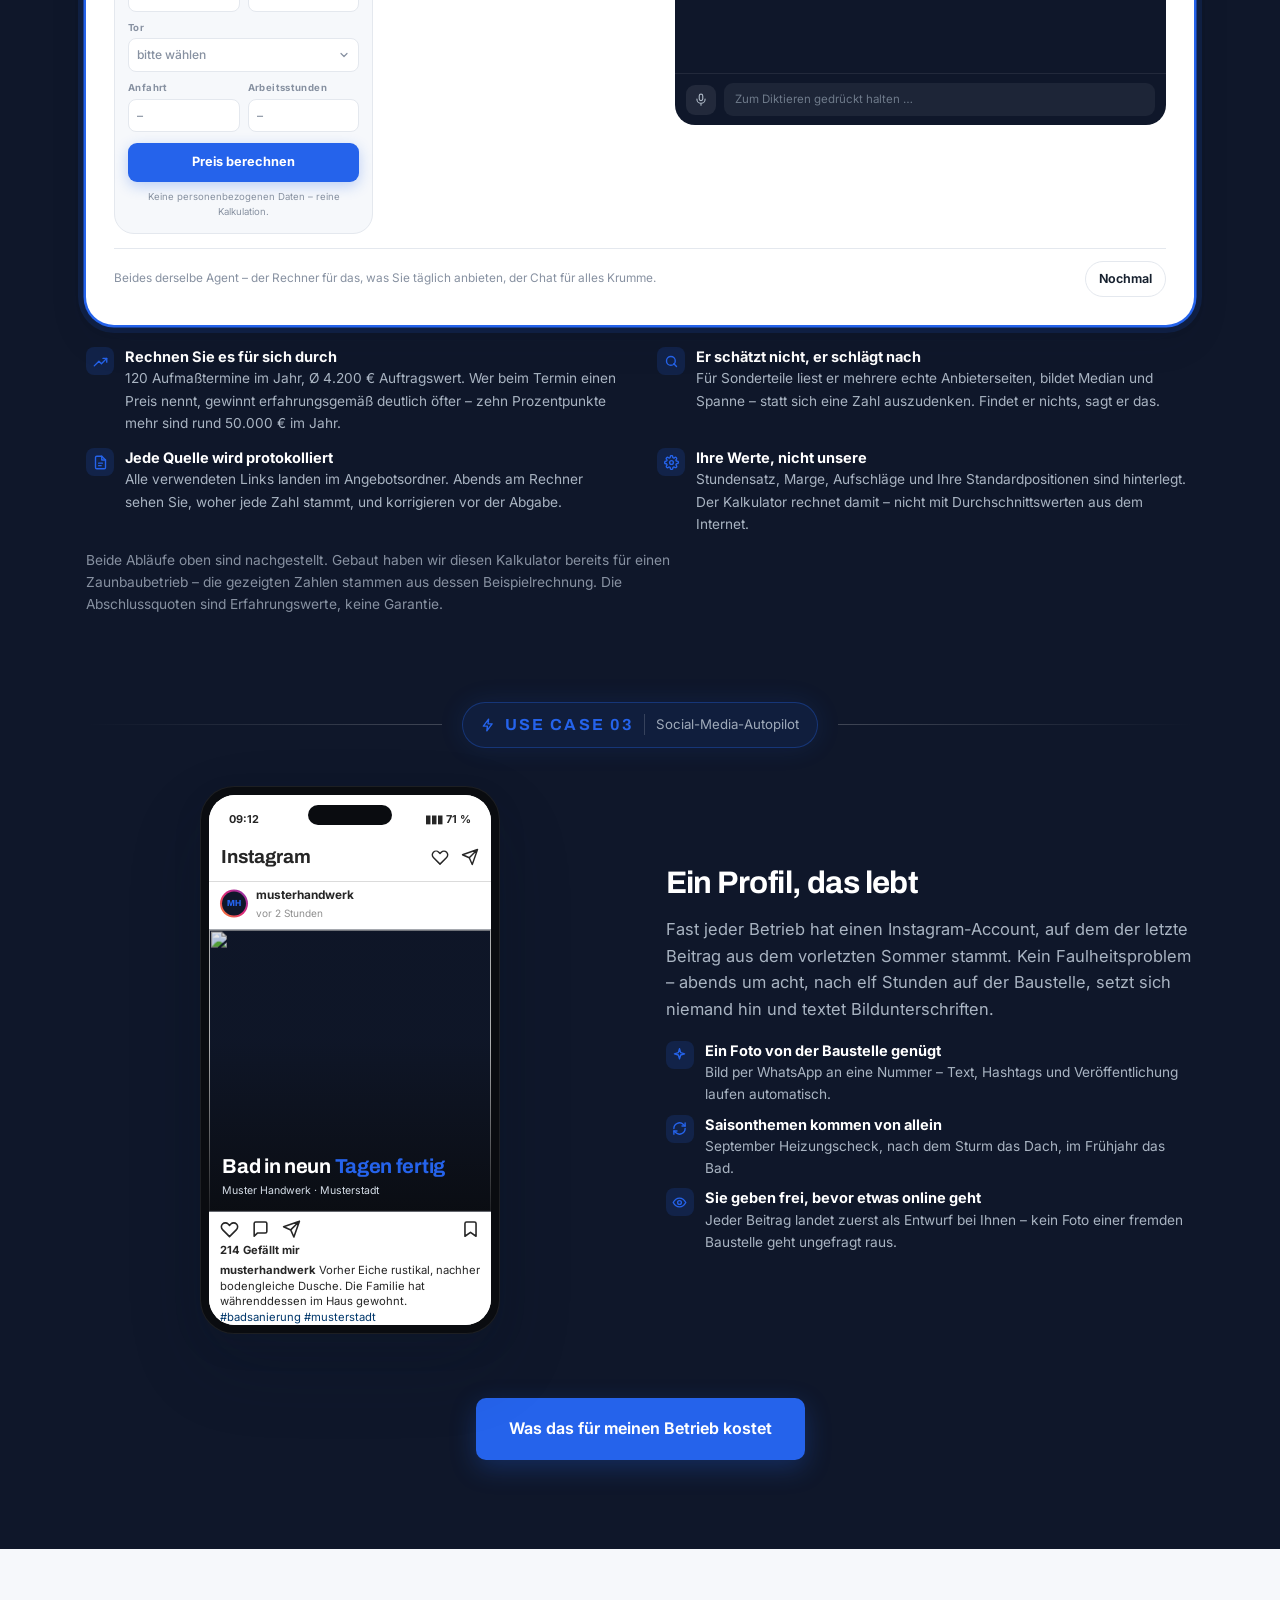
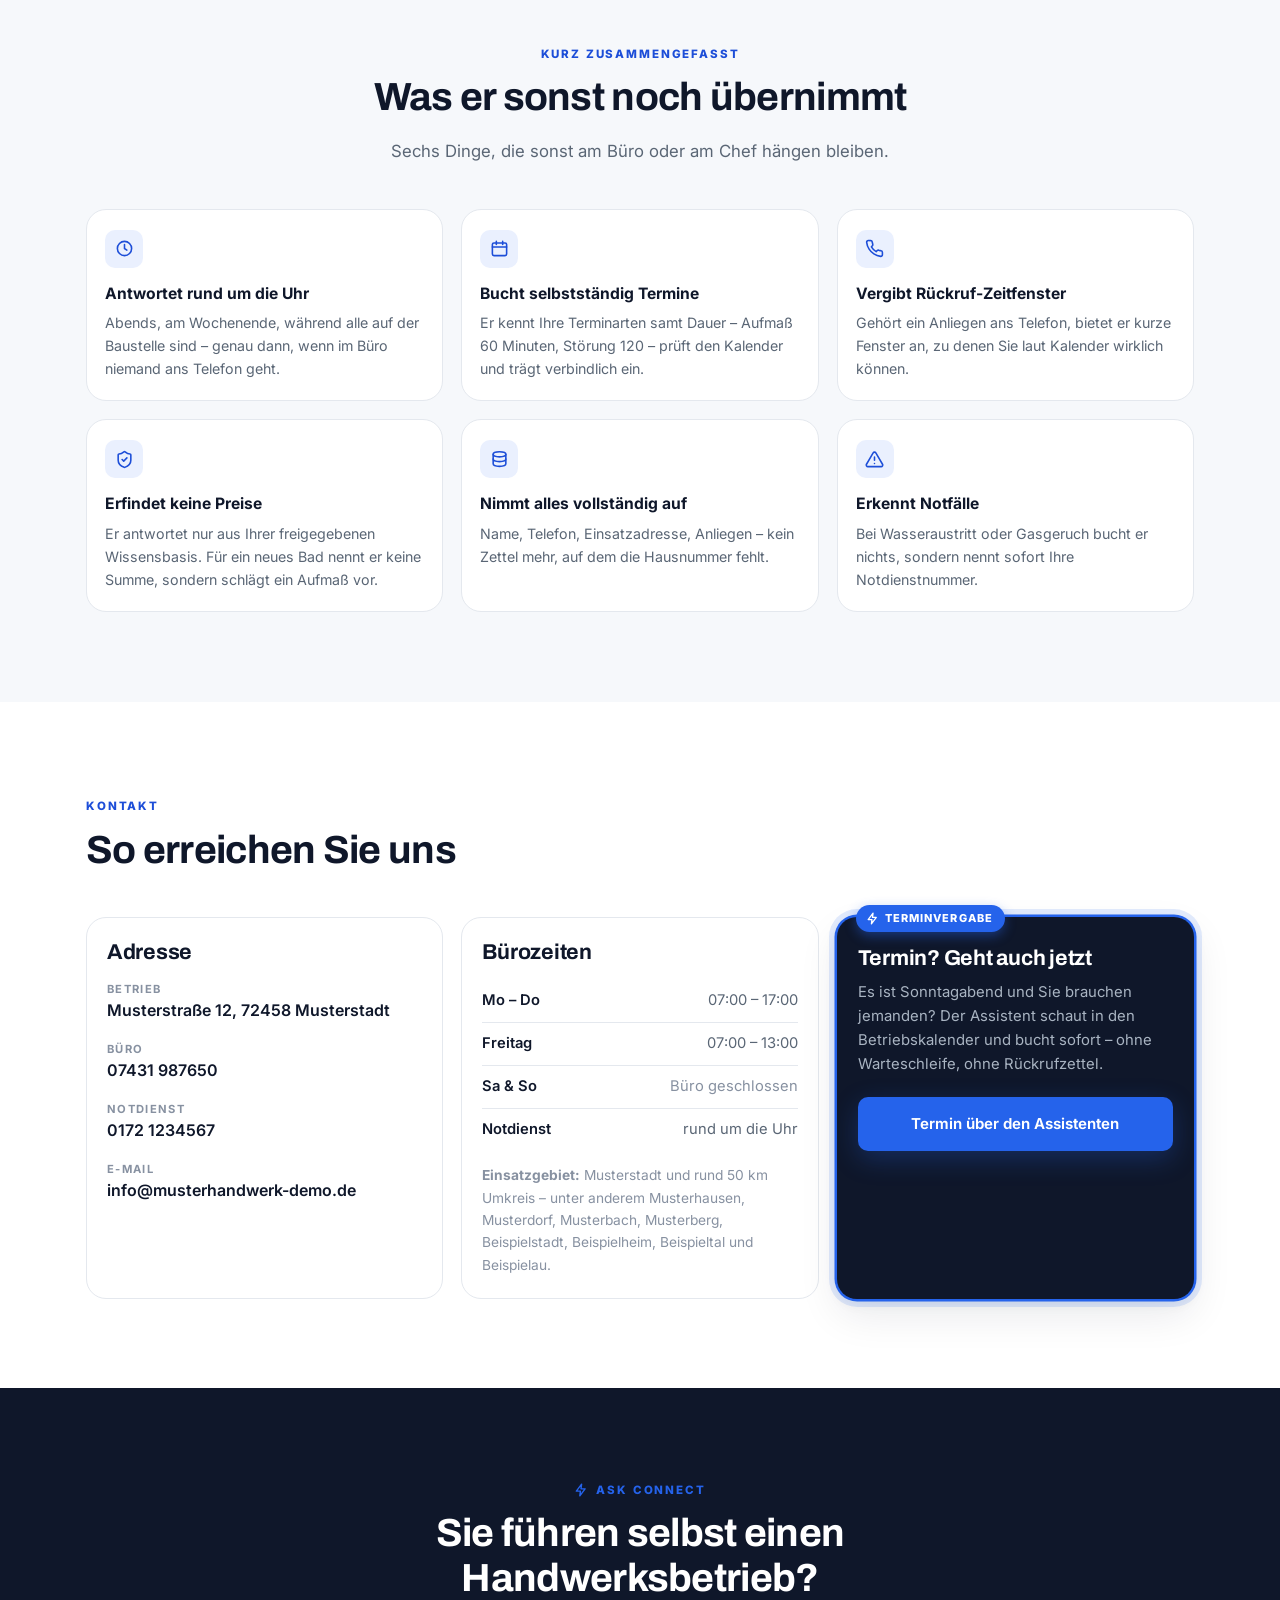
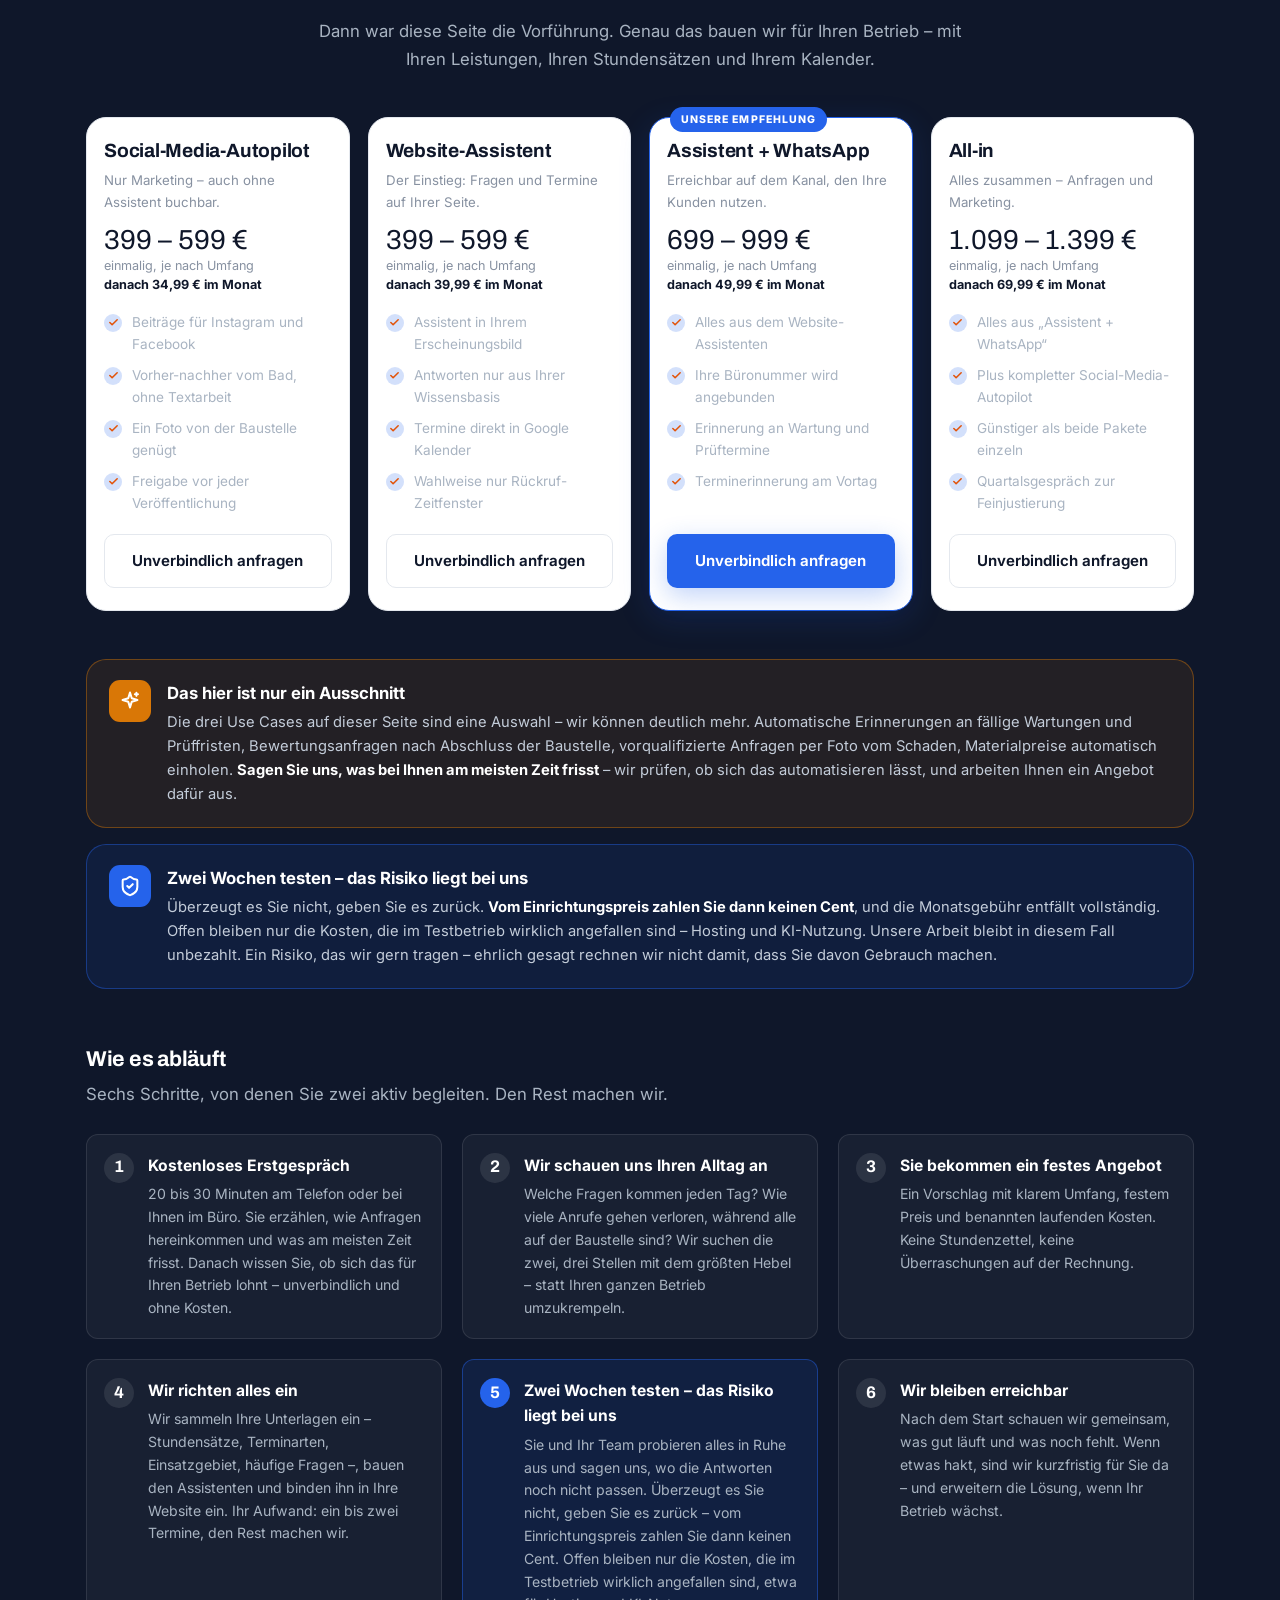
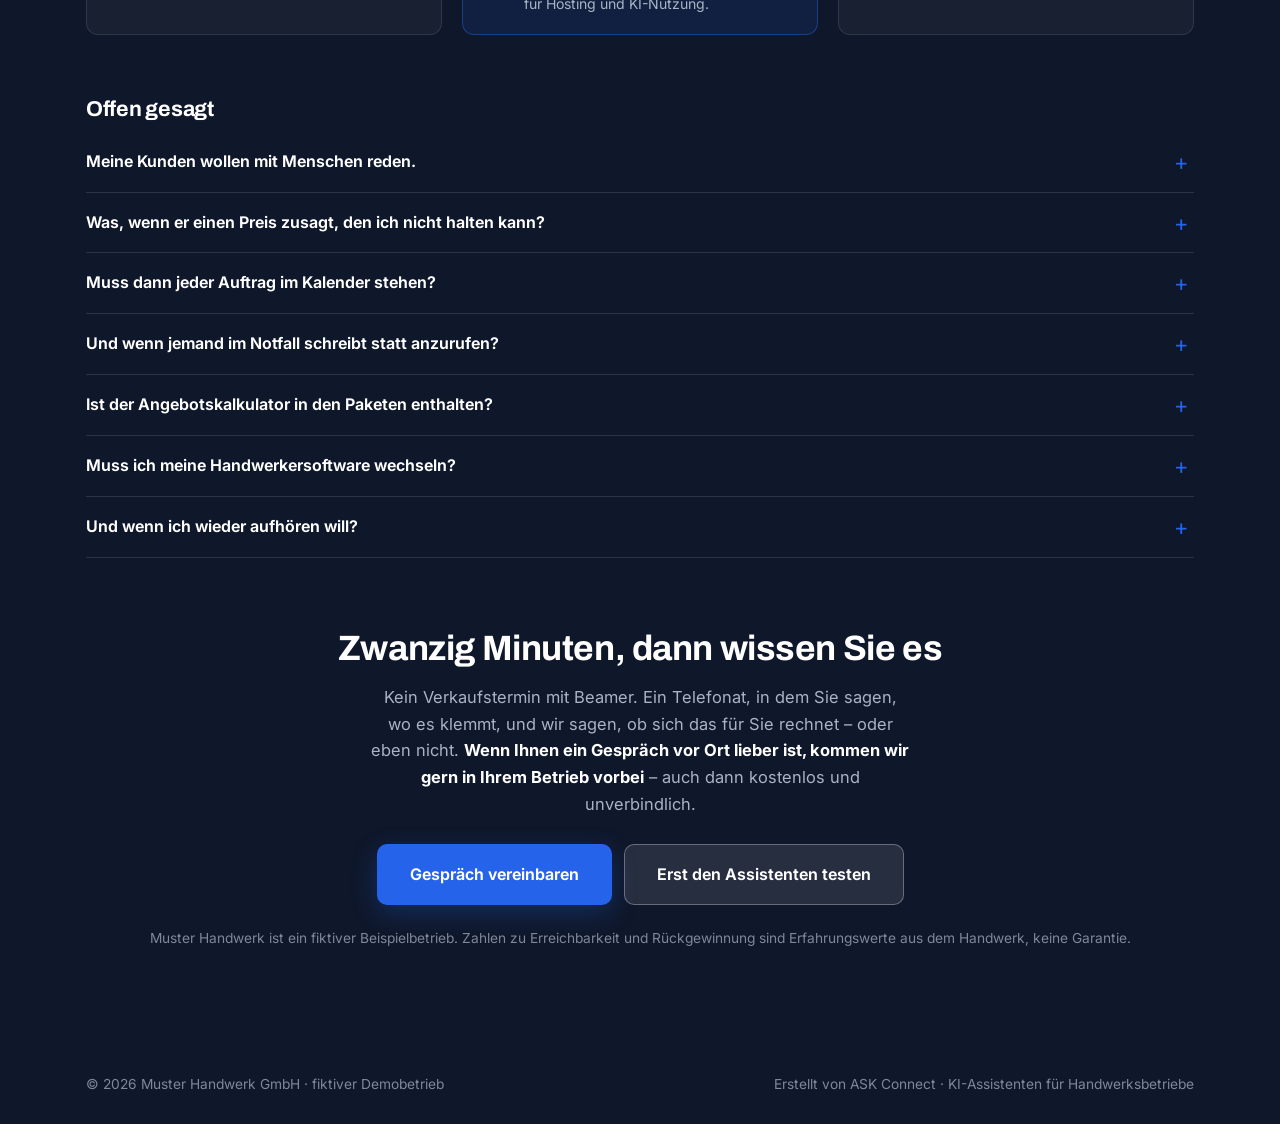
==== commit 3912e1a7: "Rueckweg zu ASK CONNECT im Hinweisstreifen Bisher fuehrte aus der Demo kein Weg zurueck: Wer sich fu" ====
--- a/index.html
+++ b/index.html
@@ -17,8 +17,15 @@
 
 <!-- ═══════════ Demo-Hinweis ═══════════ -->
 <div class="demobar">
+  <span class="dbtext">
   <b>Demo-Website</b><span class="dbfull"> · Der Betrieb ist erfunden – der Assistent ist echt.</span>
   <span class="pin"></span><b>Alles blau Markierte</b> liefert <span id="txt-anbieter">ASK Connect</span>.
+  </span>
+  <span class="dblinks">
+    <a href="https://demo-werkstatt.askconnect.de">Andere Demo</a>
+    <a href="https://www.askconnect.de/demos.html">Zurück zur Übersicht</a>
+    <a class="dbcta" href="https://www.askconnect.de/kontakt.html">Kontakt</a>
+  </span>
 </div>
 
 <!-- ═══════════ Kopfzeile ═══════════ -->
--- a/assets/styles.css
+++ b/assets/styles.css
@@ -1513,3 +1513,23 @@
   .mehrbanner b{ font-size:1rem; }
   .mehrbanner span{ font-size:.87rem; }
 }
+
+/* ═══════════ Rückweg zu ASK CONNECT ═══════════
+   Bewusst nur im Hinweisstreifen und nicht in der Kopfzeile darunter: Die
+   gehört dem fiktiven Betrieb und soll wie eine echte Kundenwebsite wirken. */
+.demobar{
+  display:flex; flex-wrap:wrap; align-items:center; justify-content:center;
+  gap:4px 12px;
+}
+.dblinks{ display:flex; flex-wrap:wrap; align-items:center; gap:6px; }
+.dblinks a{
+  color:#fff; text-decoration:none; white-space:nowrap;
+  border:1px solid rgba(255,255,255,.28); border-radius:999px; padding:2px 10px;
+  transition:border-color .2s, background .2s, color .2s;
+}
+.dblinks a:hover{ border-color:var(--ac); color:var(--ac); }
+.dblinks a.dbcta{ background:var(--ac); border-color:var(--ac); color:#fff; }
+.dblinks a.dbcta:hover{ background:var(--ac6); border-color:var(--ac6); }
+@media (max-width:560px){
+  .dblinks a{ padding:2px 8px; }
+}
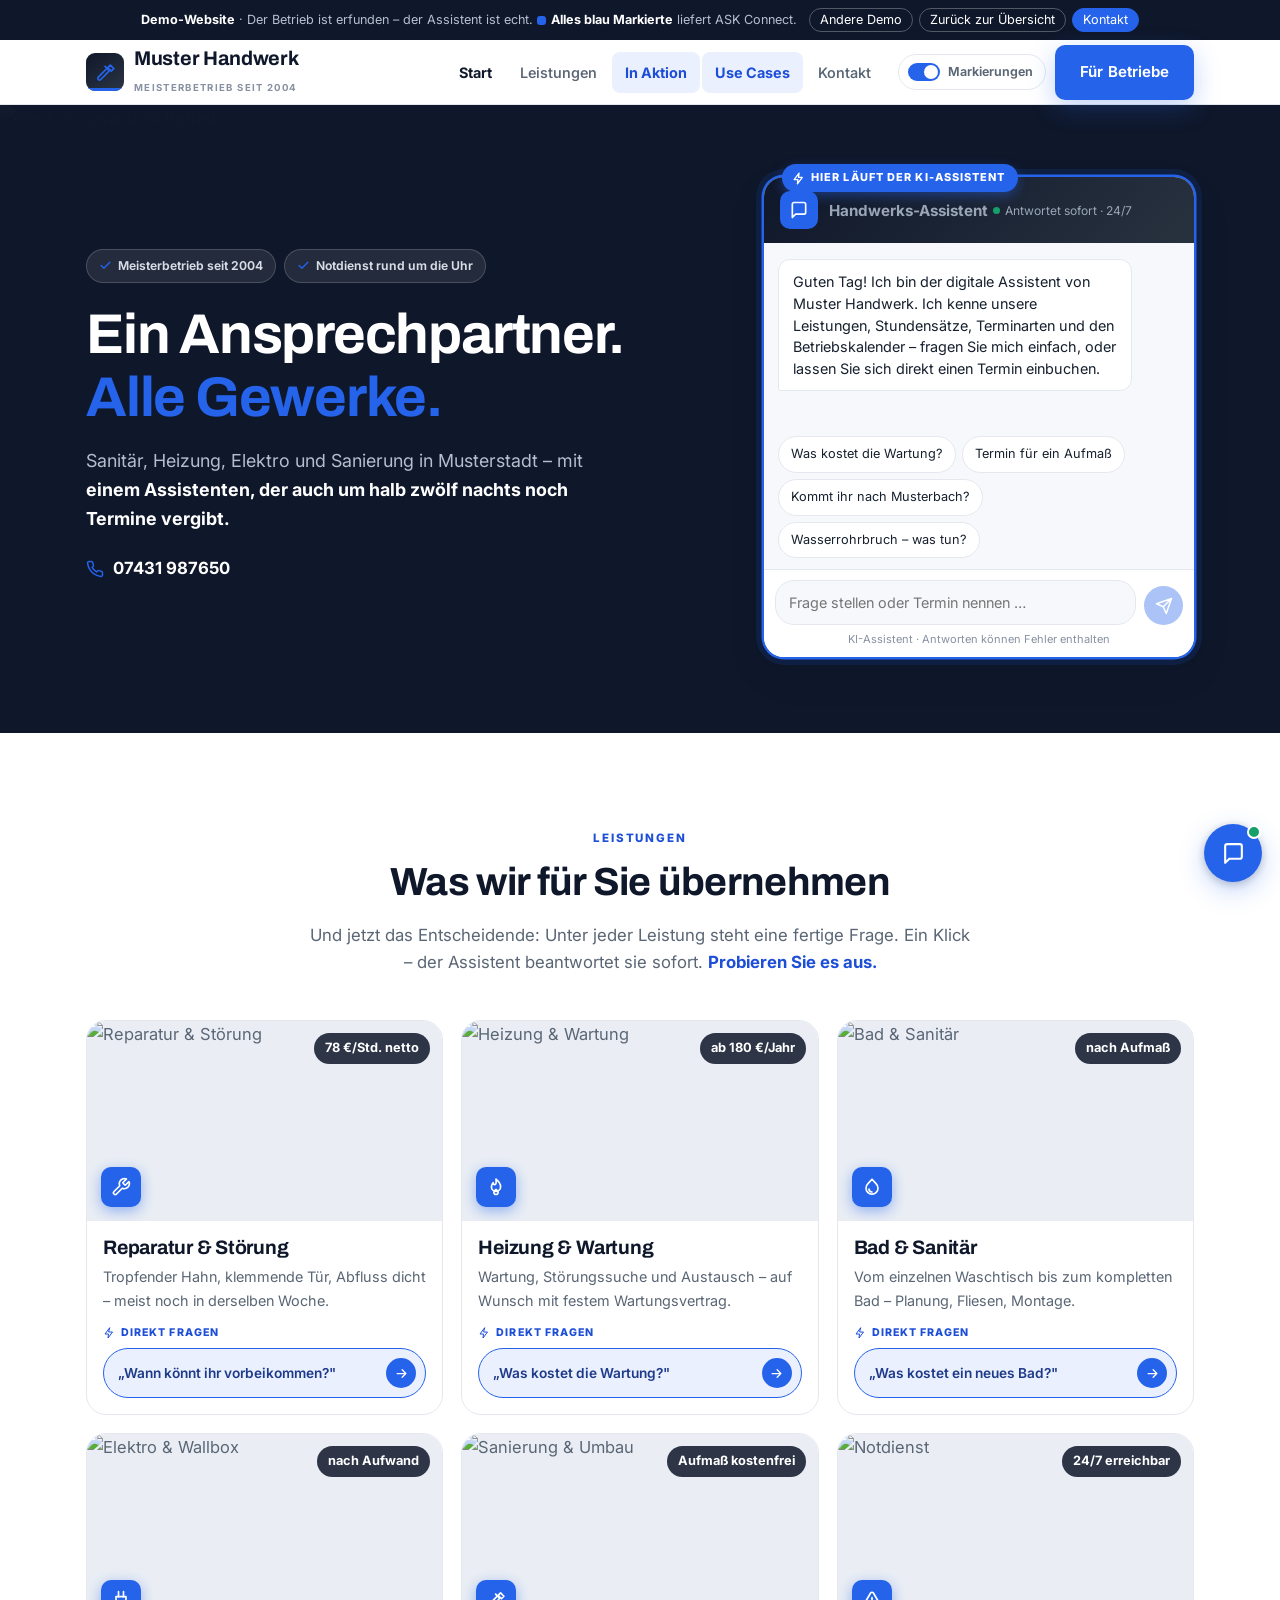
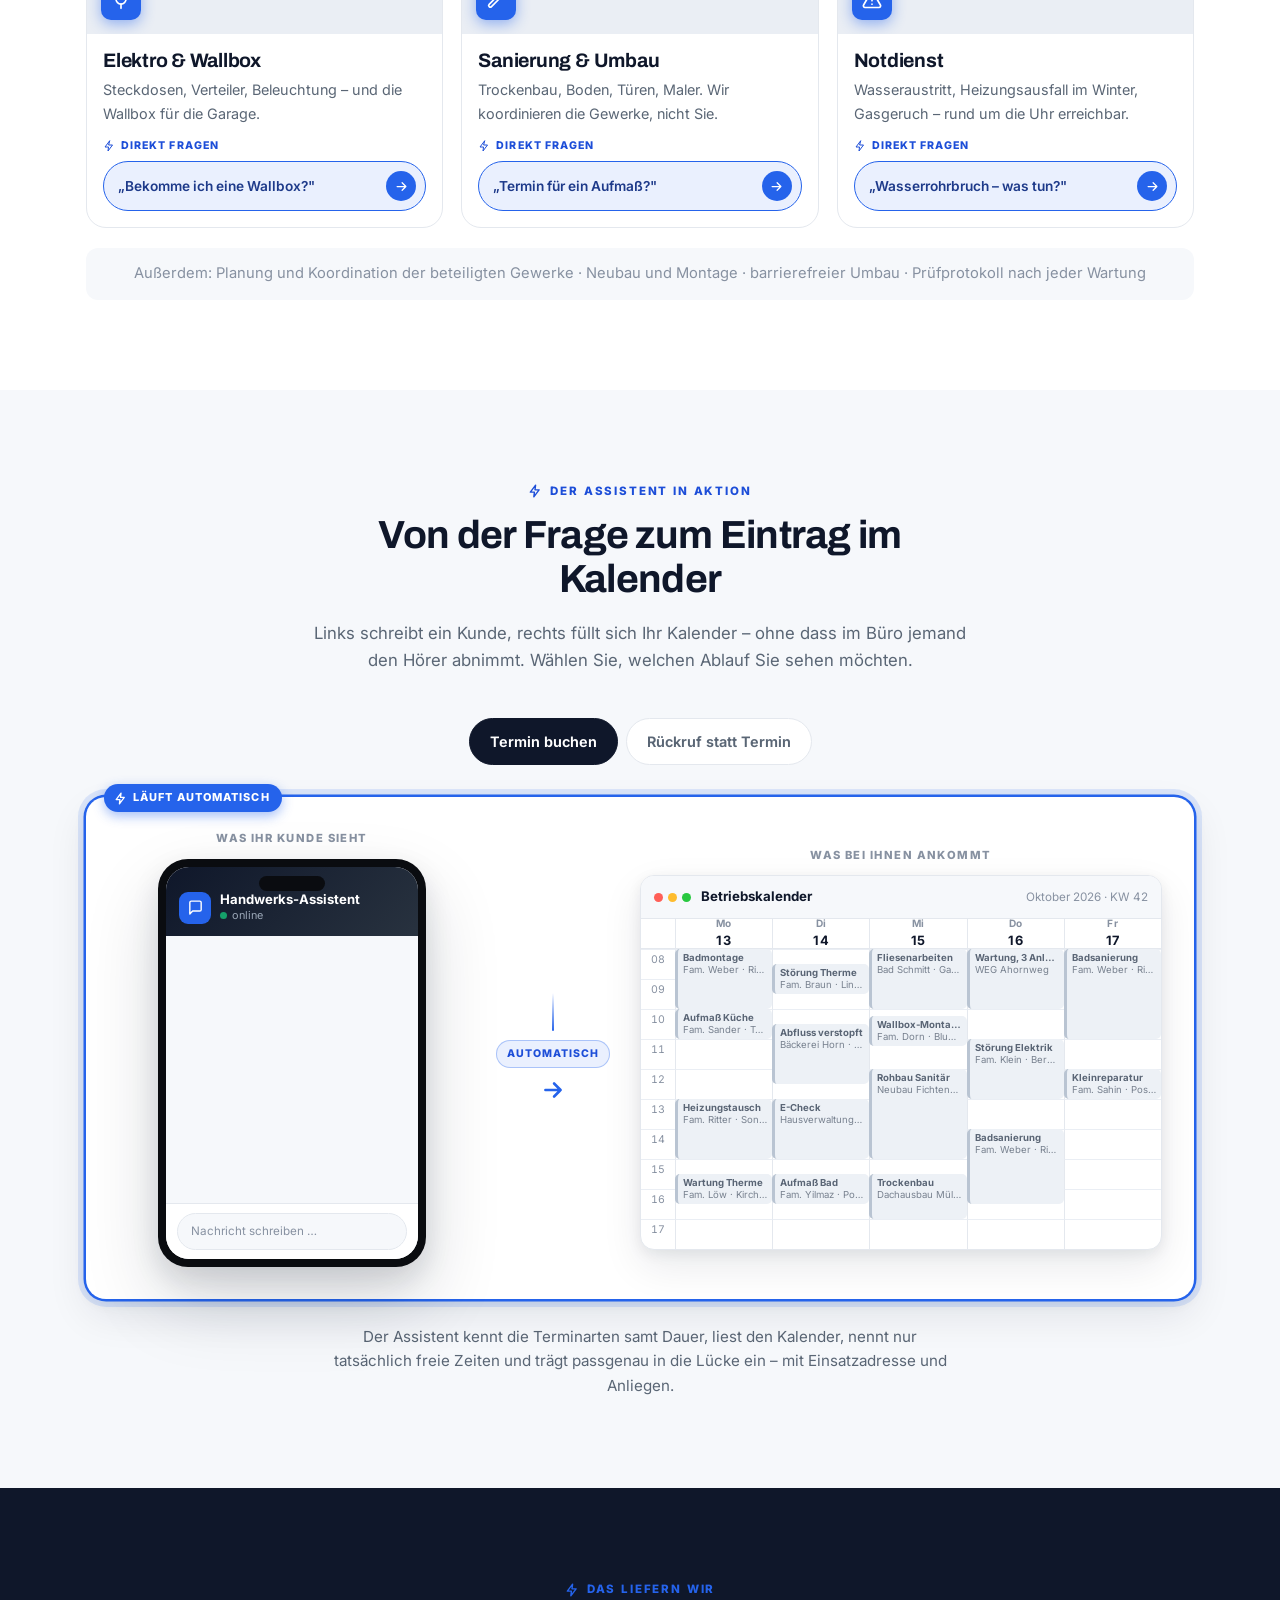
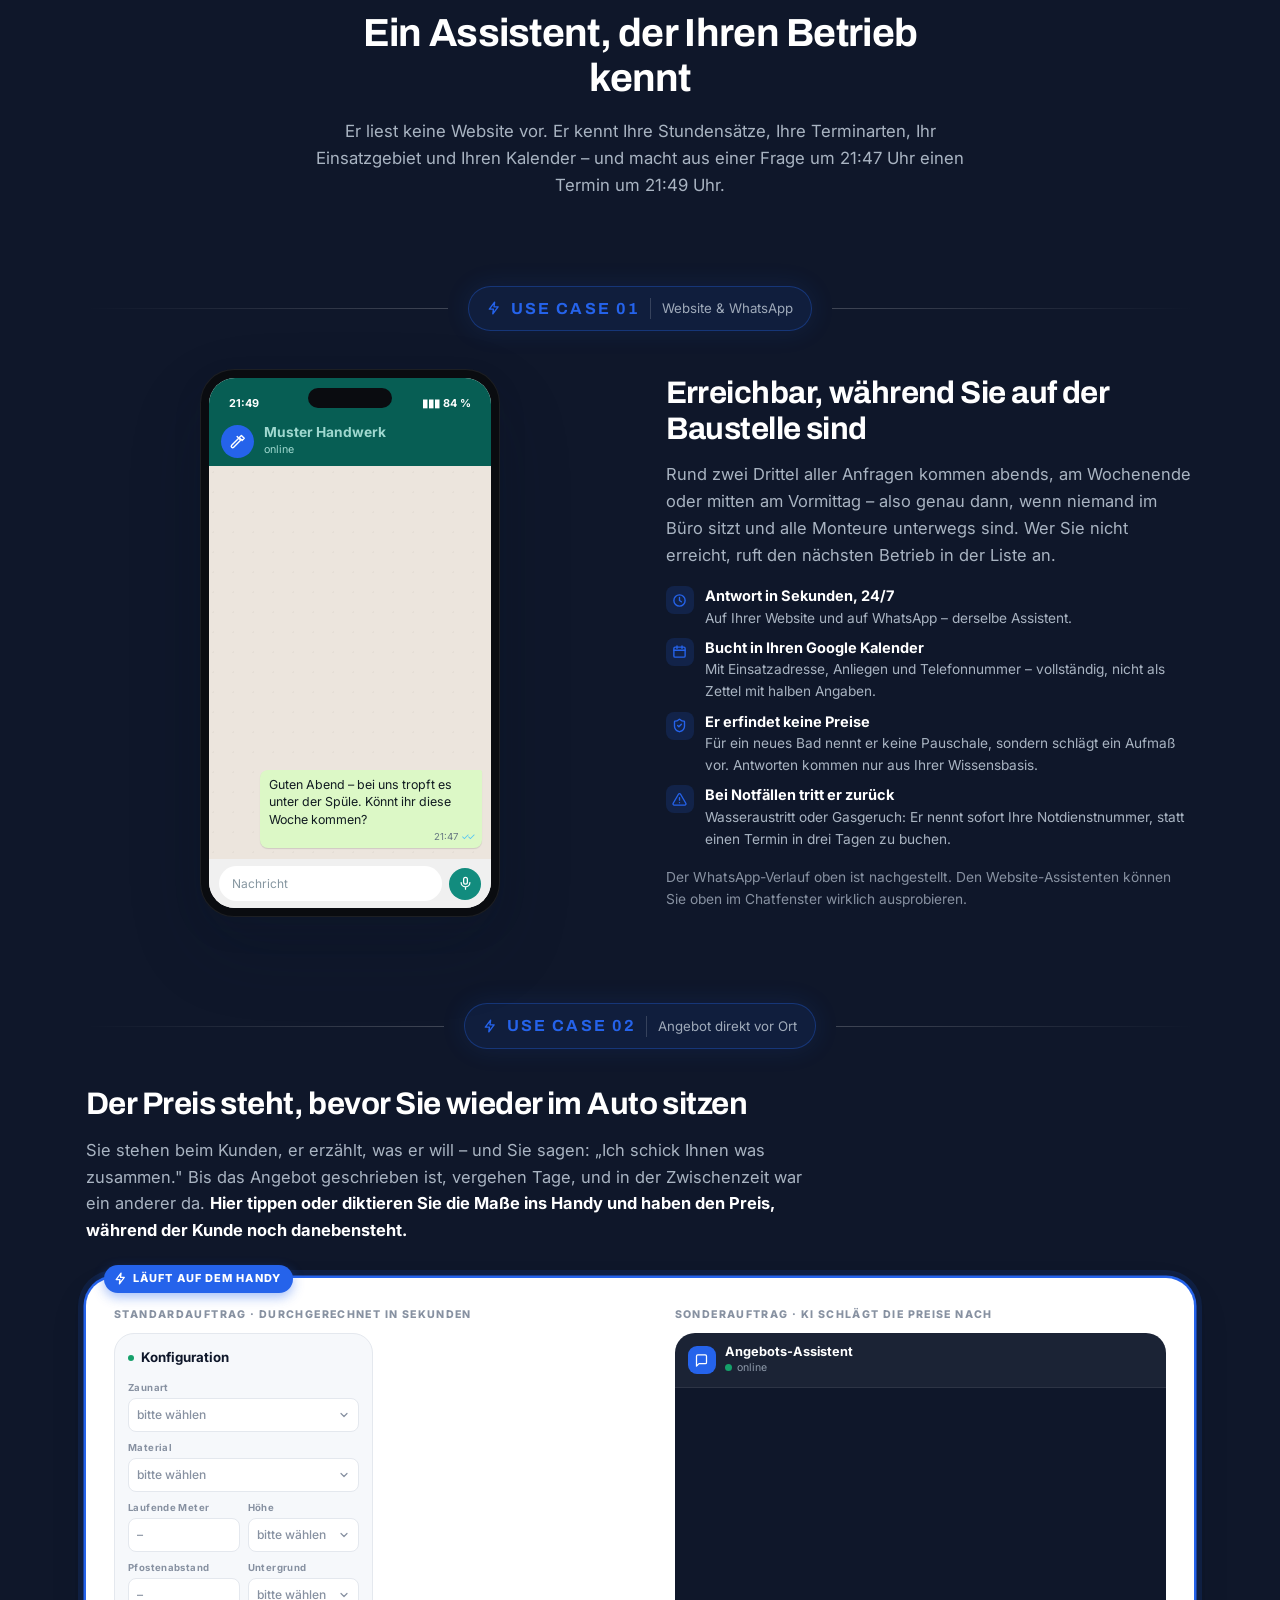
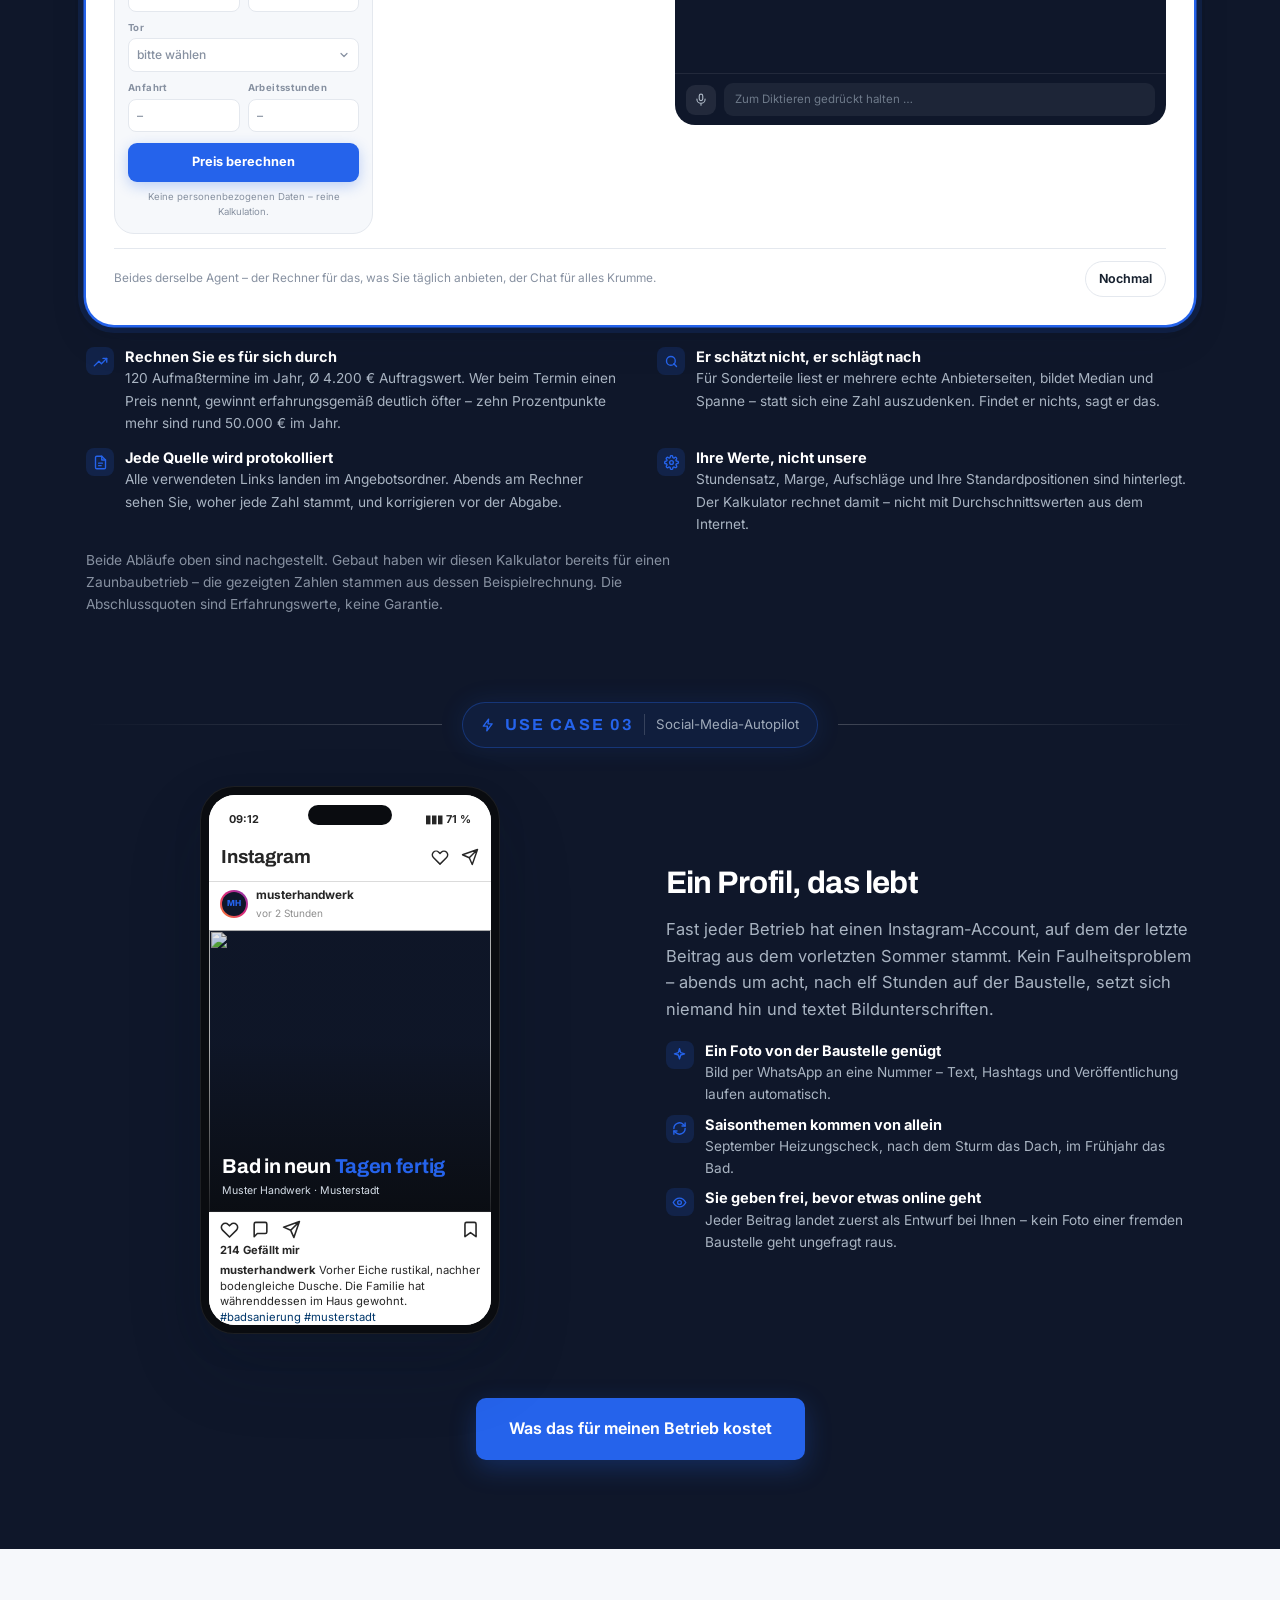
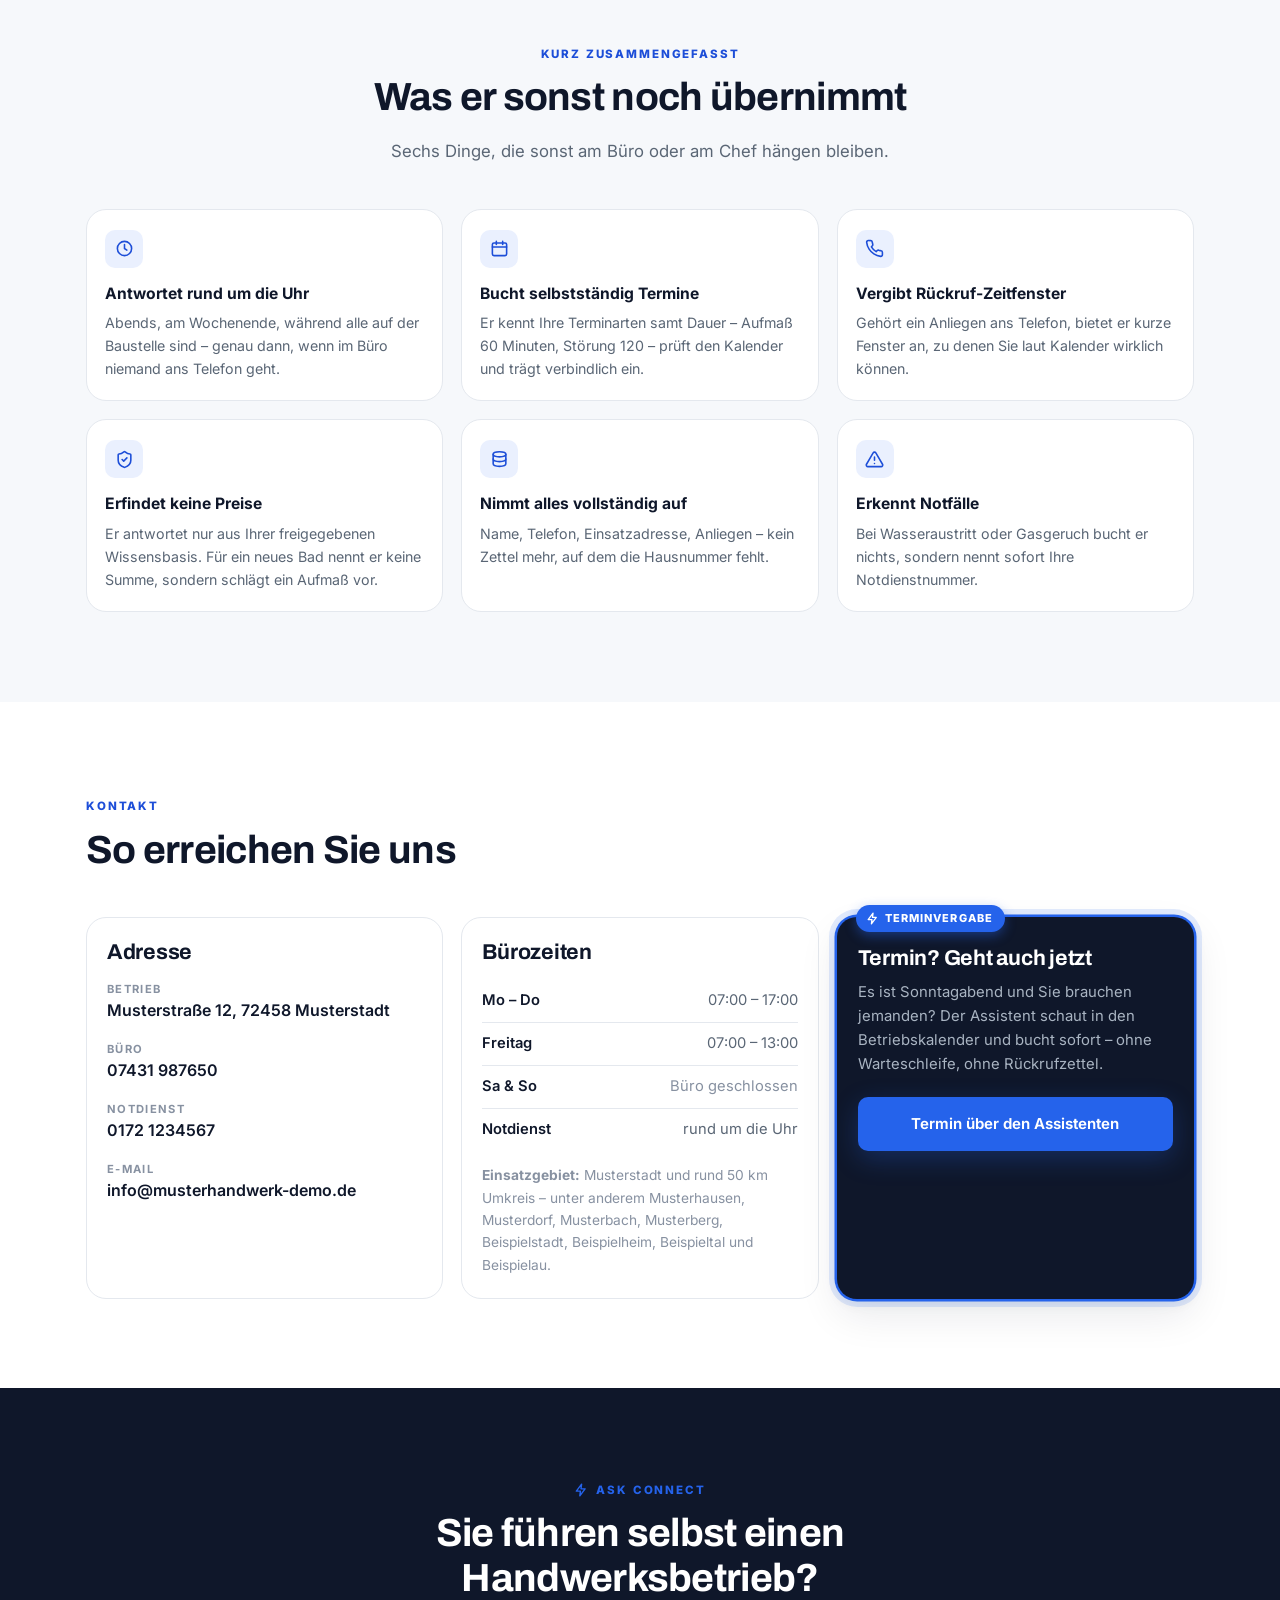
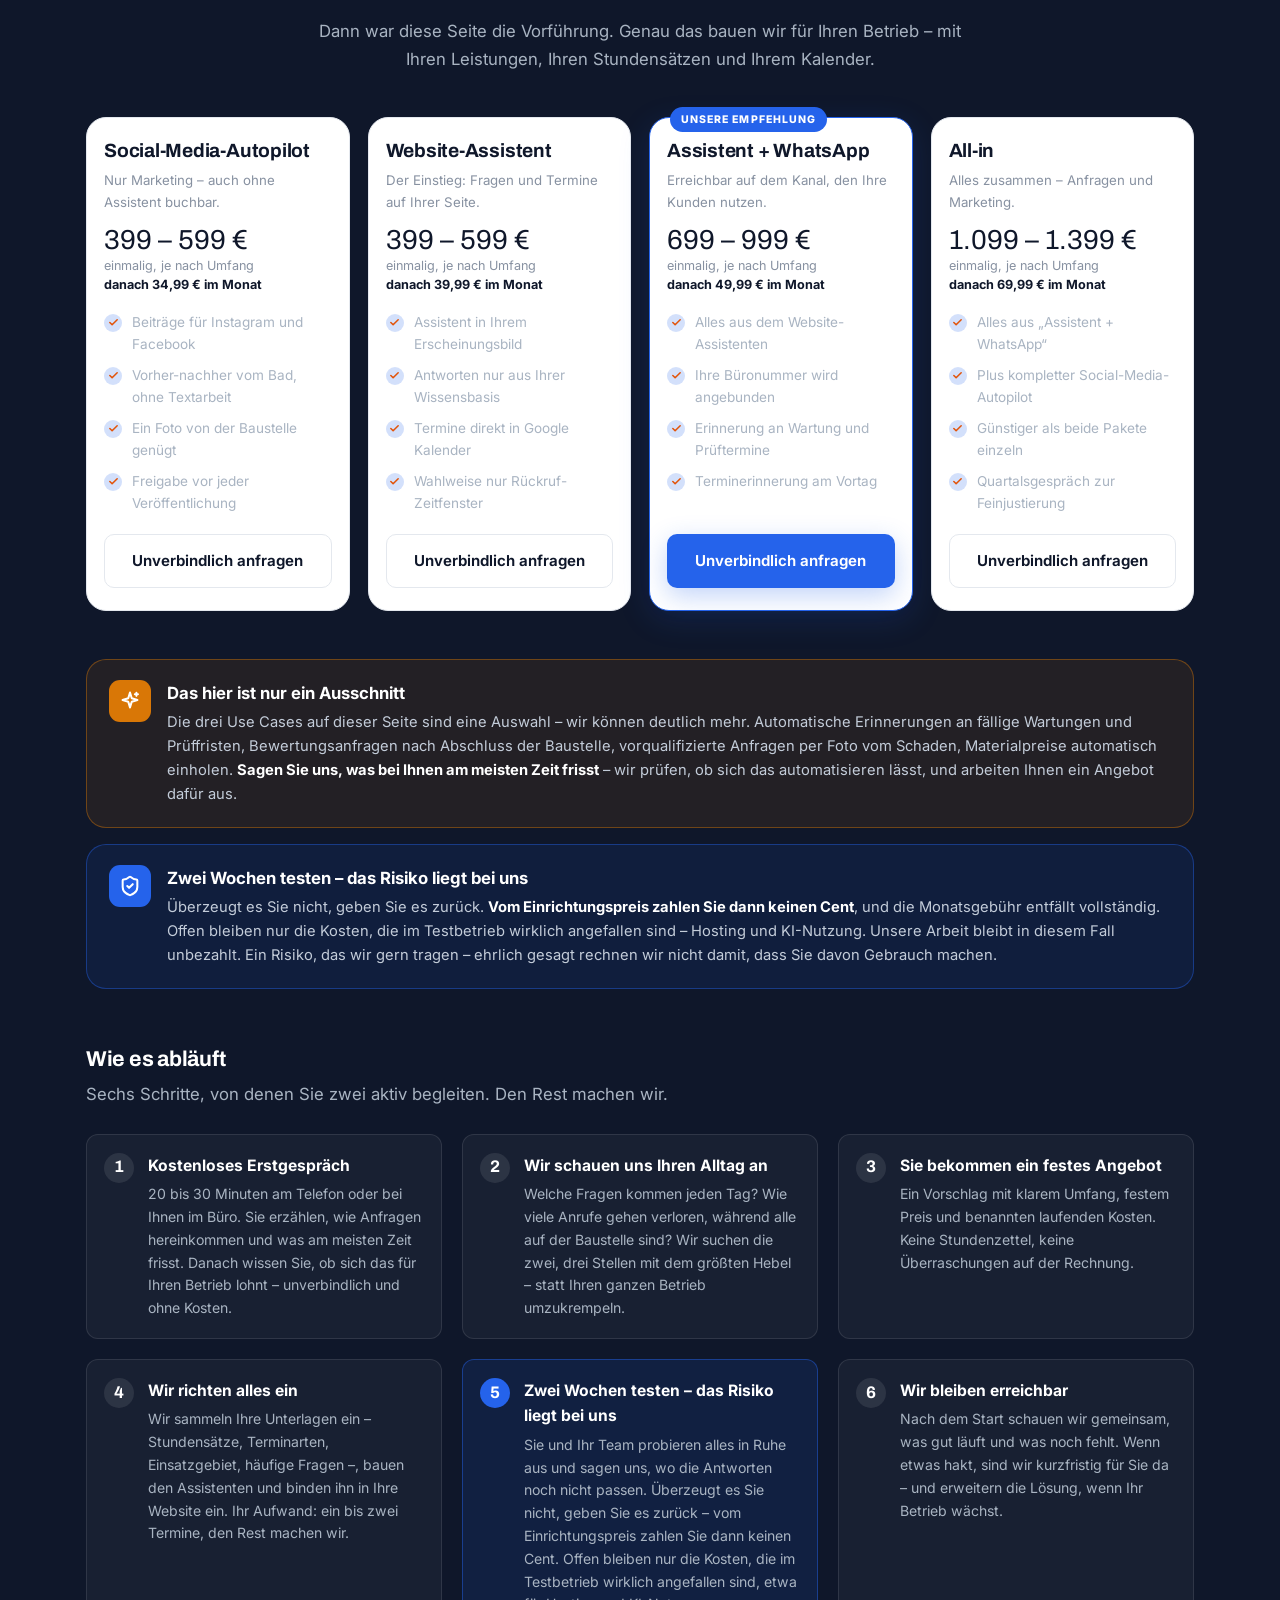
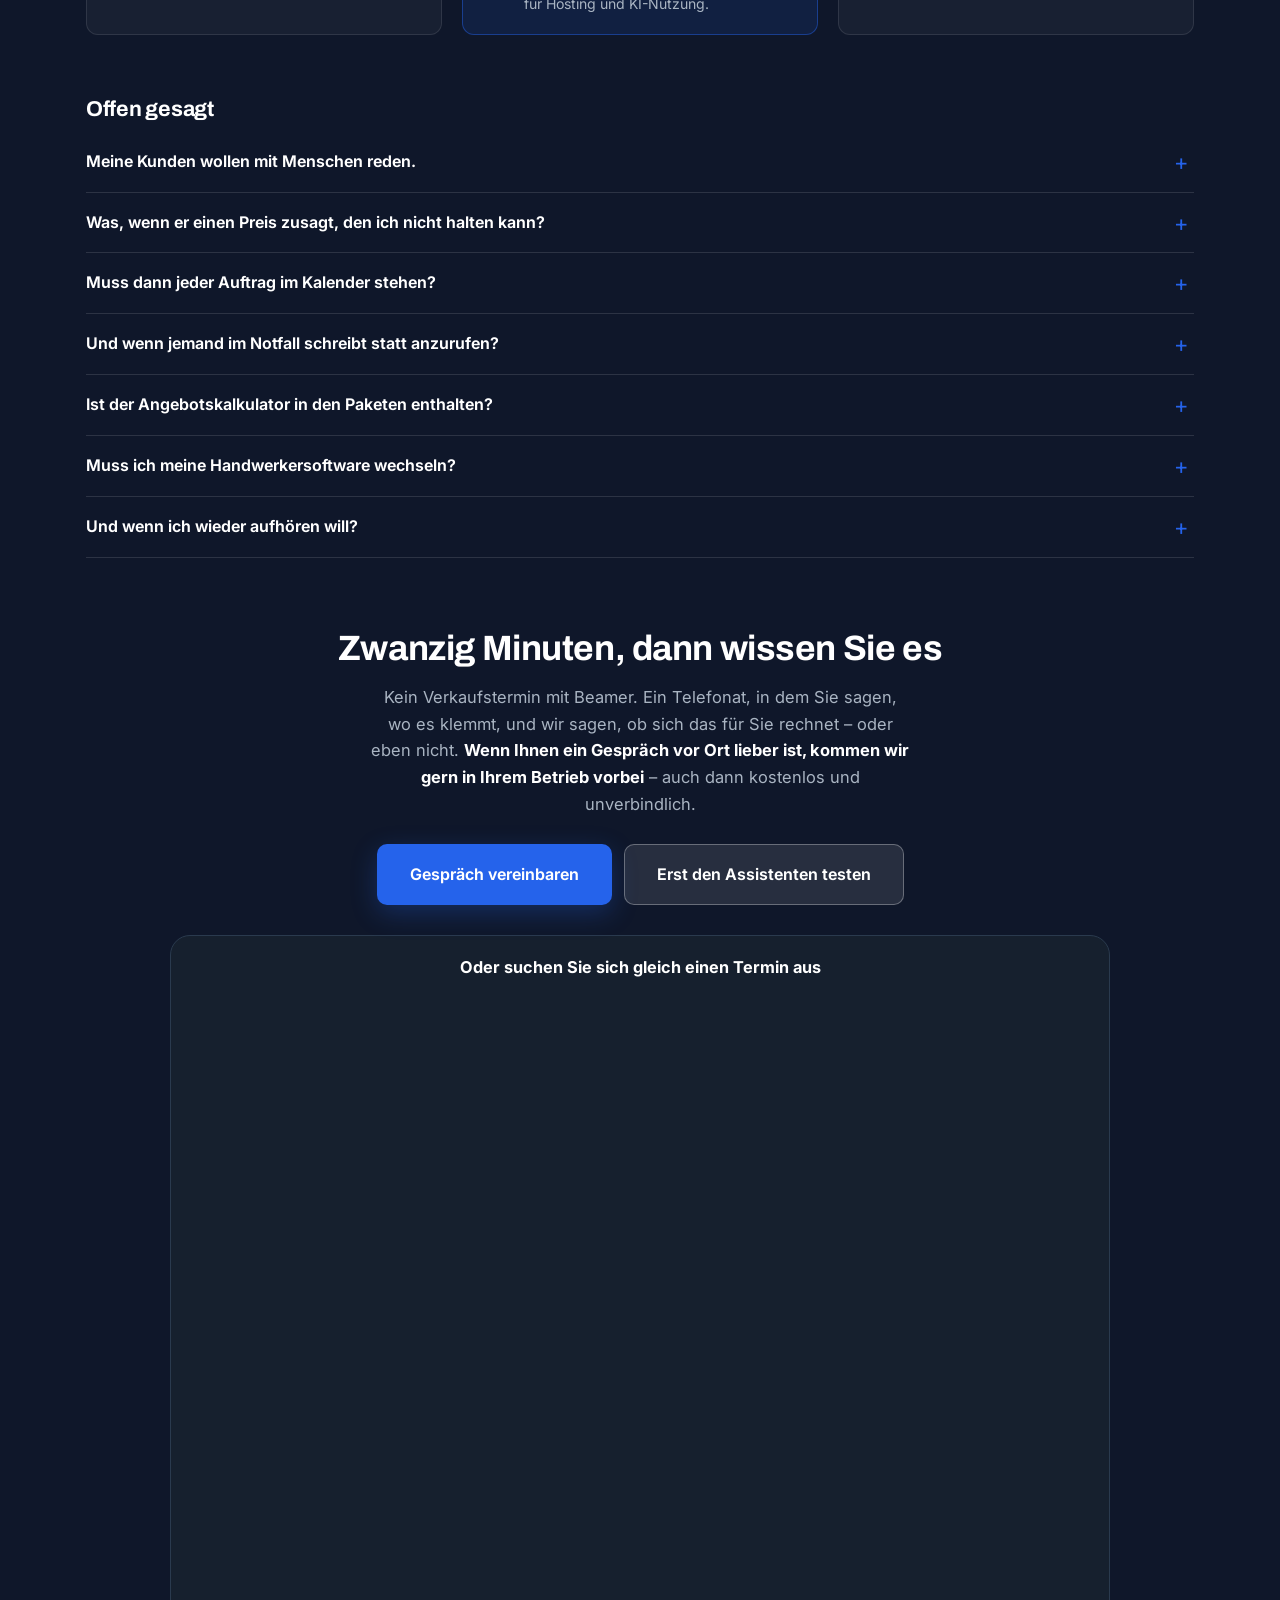
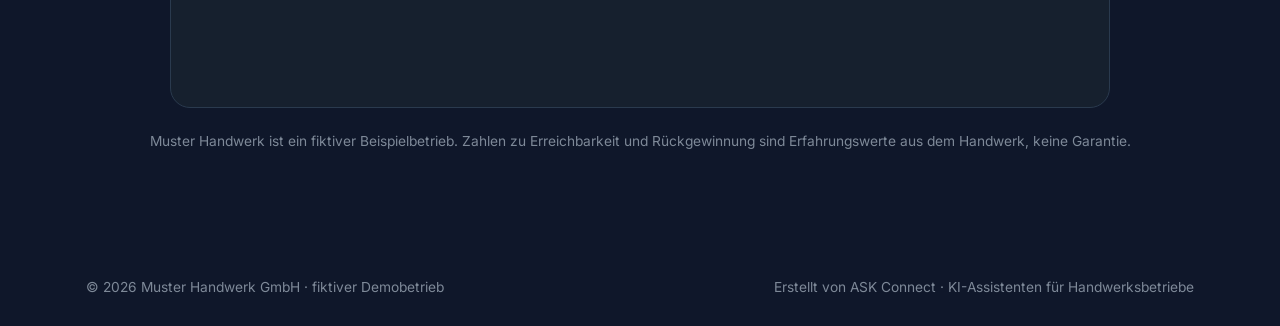
==== commit c4ac4159: "Cal.com-Terminbuchung im ASK-CONNECT-Abschnitt eingebaut Bisher endete der Abschnitt fuer Betriebsin" ====
--- a/index.html
+++ b/index.html
@@ -530,6 +530,57 @@
           Erst den Assistenten testen
         </button>
       </div>
+
+      <!-- ═══════════ Terminbuchung ASK CONNECT (Beginn) ═══════════
+           Der Kalender laeuft in einem iframe von cal.askconnect.de und ist
+           ueber assets/styles.css nicht erreichbar. Die Farben unten sind
+           deshalb als cssVarsPerTheme hinterlegt und entsprechen der Palette
+           dieser Demo (--ink2 als Flaeche, --ac als Akzent), umgerechnet in
+           deckende Hex-Werte: halbtransparente Angaben nimmt Cal.com nicht
+           zuverlaessig an. -->
+      <div class="calbox">
+        <b class="calbox-t">Oder suchen Sie sich gleich einen Termin aus</b>
+        <div class="calembed" id="cal-erstgespraech"></div>
+      </div>
+      <script type="text/javascript">
+        (function (C, A, L) { let p = function (a, ar) { a.q.push(ar); }; let d = C.document; C.Cal = C.Cal || function () { let cal = C.Cal; let ar = arguments; if (!cal.loaded) { cal.ns = {}; cal.q = cal.q || []; d.head.appendChild(d.createElement("script")).src = A; cal.loaded = true; } if (ar[0] === L) { const api = function () { p(api, arguments); }; const namespace = ar[1]; api.q = api.q || []; if(typeof namespace === "string"){cal.ns[namespace] = cal.ns[namespace] || api;p(cal.ns[namespace], ar);p(cal, ["initNamespace", namespace]);} else p(cal, ar); return;} p(cal, ar); }; })(window, "https://cal.askconnect.de/embed/embed.js", "init");
+        Cal("init", "erstgesprach", { origin: "https://cal.askconnect.de" });
+
+        Cal.ns.erstgesprach("inline", {
+          elementOrSelector: "#cal-erstgespraech",
+          config: { "layout": "month_view", "useSlotsViewOnSmallScreen": "true" },
+          calLink: "alexander/erstgesprach",
+        });
+
+        Cal.ns.erstgesprach("ui", {
+          hideEventTypeDetails: false,
+          layout: "month_view",
+          theme: "dark",
+          cssVarsPerTheme: {
+            dark: {
+              "cal-bg": "#16202e",
+              "cal-bg-subtle": "#121b27",
+              "cal-bg-muted": "#101824",
+              "cal-bg-emphasis": "#243244",
+              "cal-bg-inverted": "#ffffff",
+              "cal-border": "#2a3a4e",
+              "cal-border-subtle": "#1f2c3c",
+              "cal-border-emphasis": "#405269",
+              "cal-border-booker": "#2a3a4e",
+              "cal-text": "#e8edf3",
+              "cal-text-emphasis": "#ffffff",
+              "cal-text-subtle": "#a9b4c2",
+              "cal-text-muted": "#8791a1",
+              "cal-text-inverted": "#0f172a",
+              "cal-brand": "#2563eb",
+              "cal-brand-emphasis": "#1d4ed8",
+              "cal-brand-text": "#ffffff"
+            },
+            light: { "cal-brand": "#2563eb", "cal-brand-text": "#ffffff" }
+          },
+        });
+      </script>
+      <!-- ═══════════ Terminbuchung ASK CONNECT (Ende) ═══════════ -->
       <p class="small" style="margin-top:22px;color:#7E8998">
         Muster Handwerk ist ein fiktiver Beispielbetrieb. Zahlen zu Erreichbarkeit und
         Rückgewinnung sind Erfahrungswerte aus dem Handwerk, keine Garantie.
--- a/assets/styles.css
+++ b/assets/styles.css
@@ -1533,3 +1533,19 @@
 @media (max-width:560px){
   .dblinks a{ padding:2px 8px; }
 }
+
+/* ═══════════ Terminbuchung (Cal.com) ═══════════
+   Nur der Rahmen: Der Kalender selbst liegt in einem iframe und wird ueber
+   cssVarsPerTheme am Einbettungscode in index.html eingefaerbt.
+   Keine feste Hoehe und kein overflow:scroll - Cal.com meldet seine Hoehe
+   selbst, eine zweite Scrollleiste waere nur stoerend. */
+.calbox{
+  max-width:940px; margin:30px auto 0; background:var(--ink2);
+  border:1px solid #2A3A4E; border-radius:var(--rl); padding:14px;
+}
+.calbox-t{ display:block; color:#fff; text-align:center; margin:4px 0 12px; font-size:1.02rem; }
+.calembed{ width:100%; min-height:700px; }
+@media (max-width:560px){
+  .calbox{ padding:8px; border-radius:var(--r); margin-top:22px; }
+  .calembed{ min-height:620px; }
+}
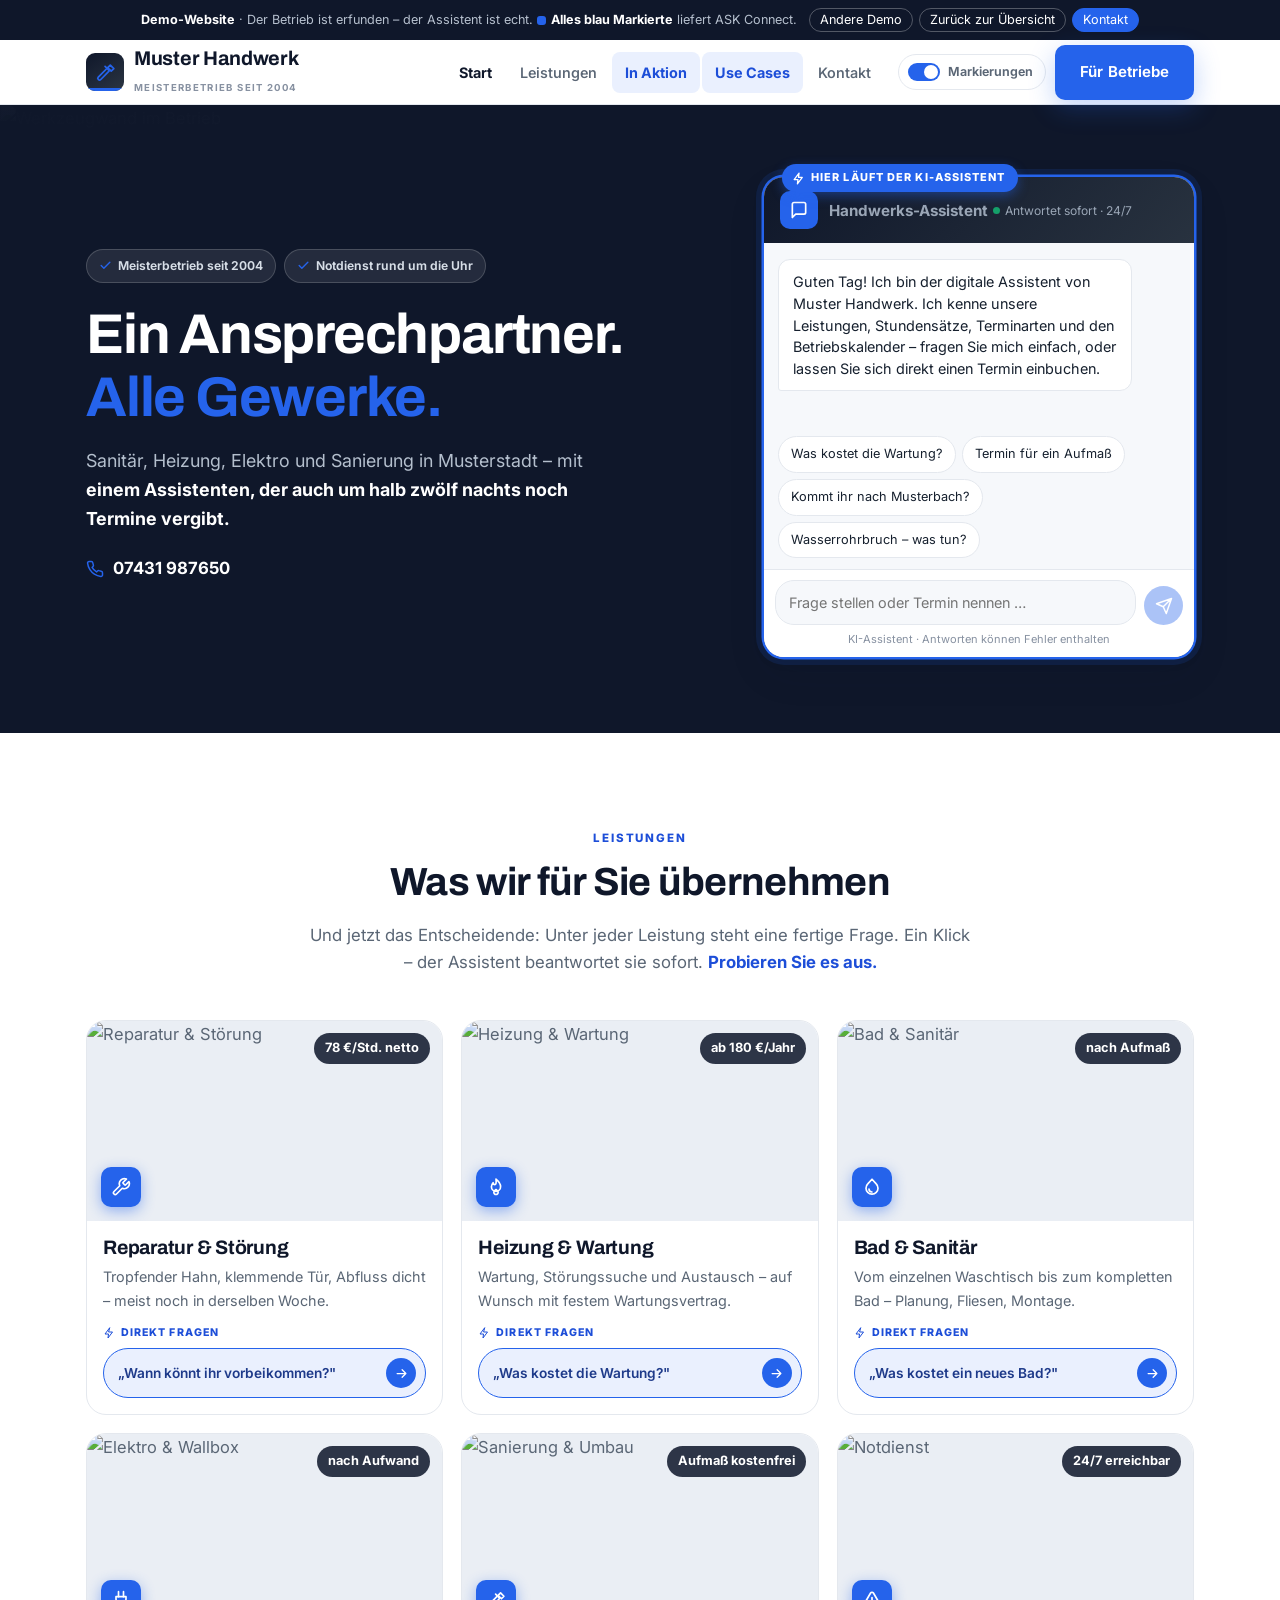
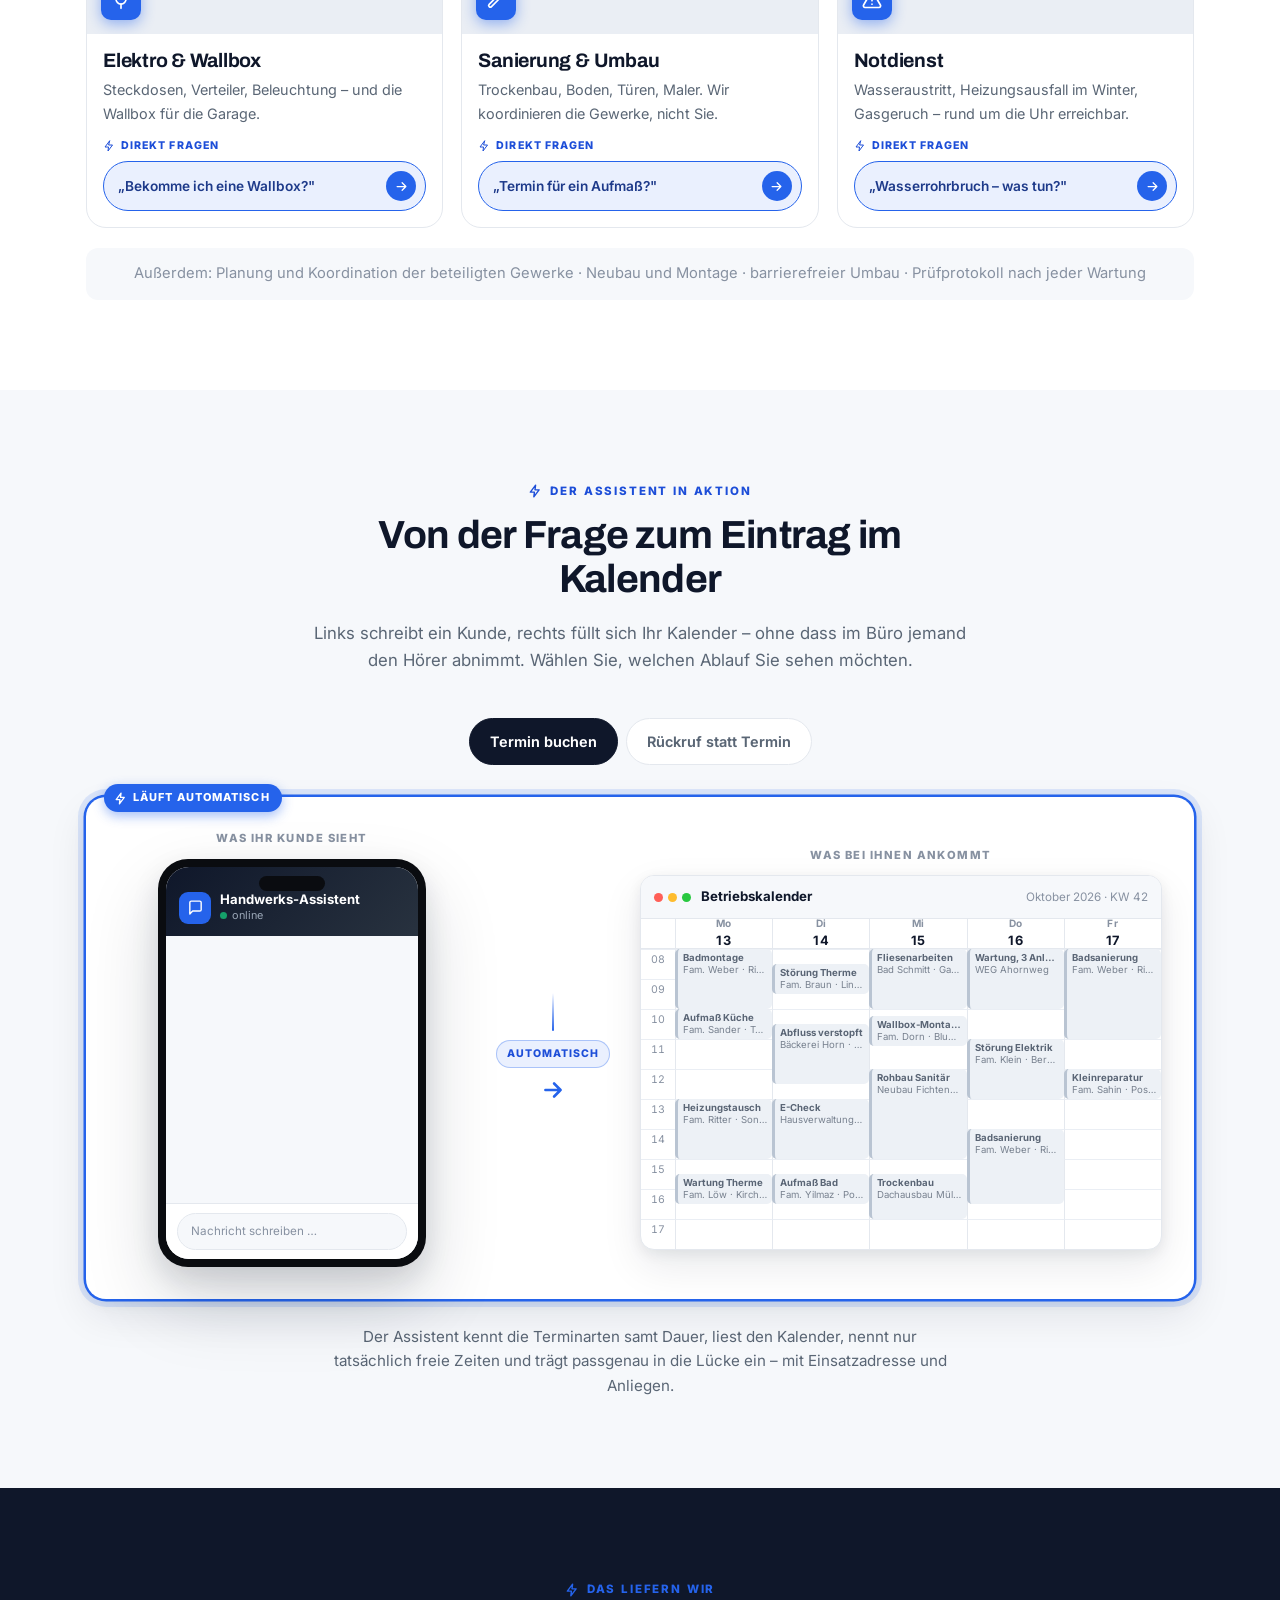
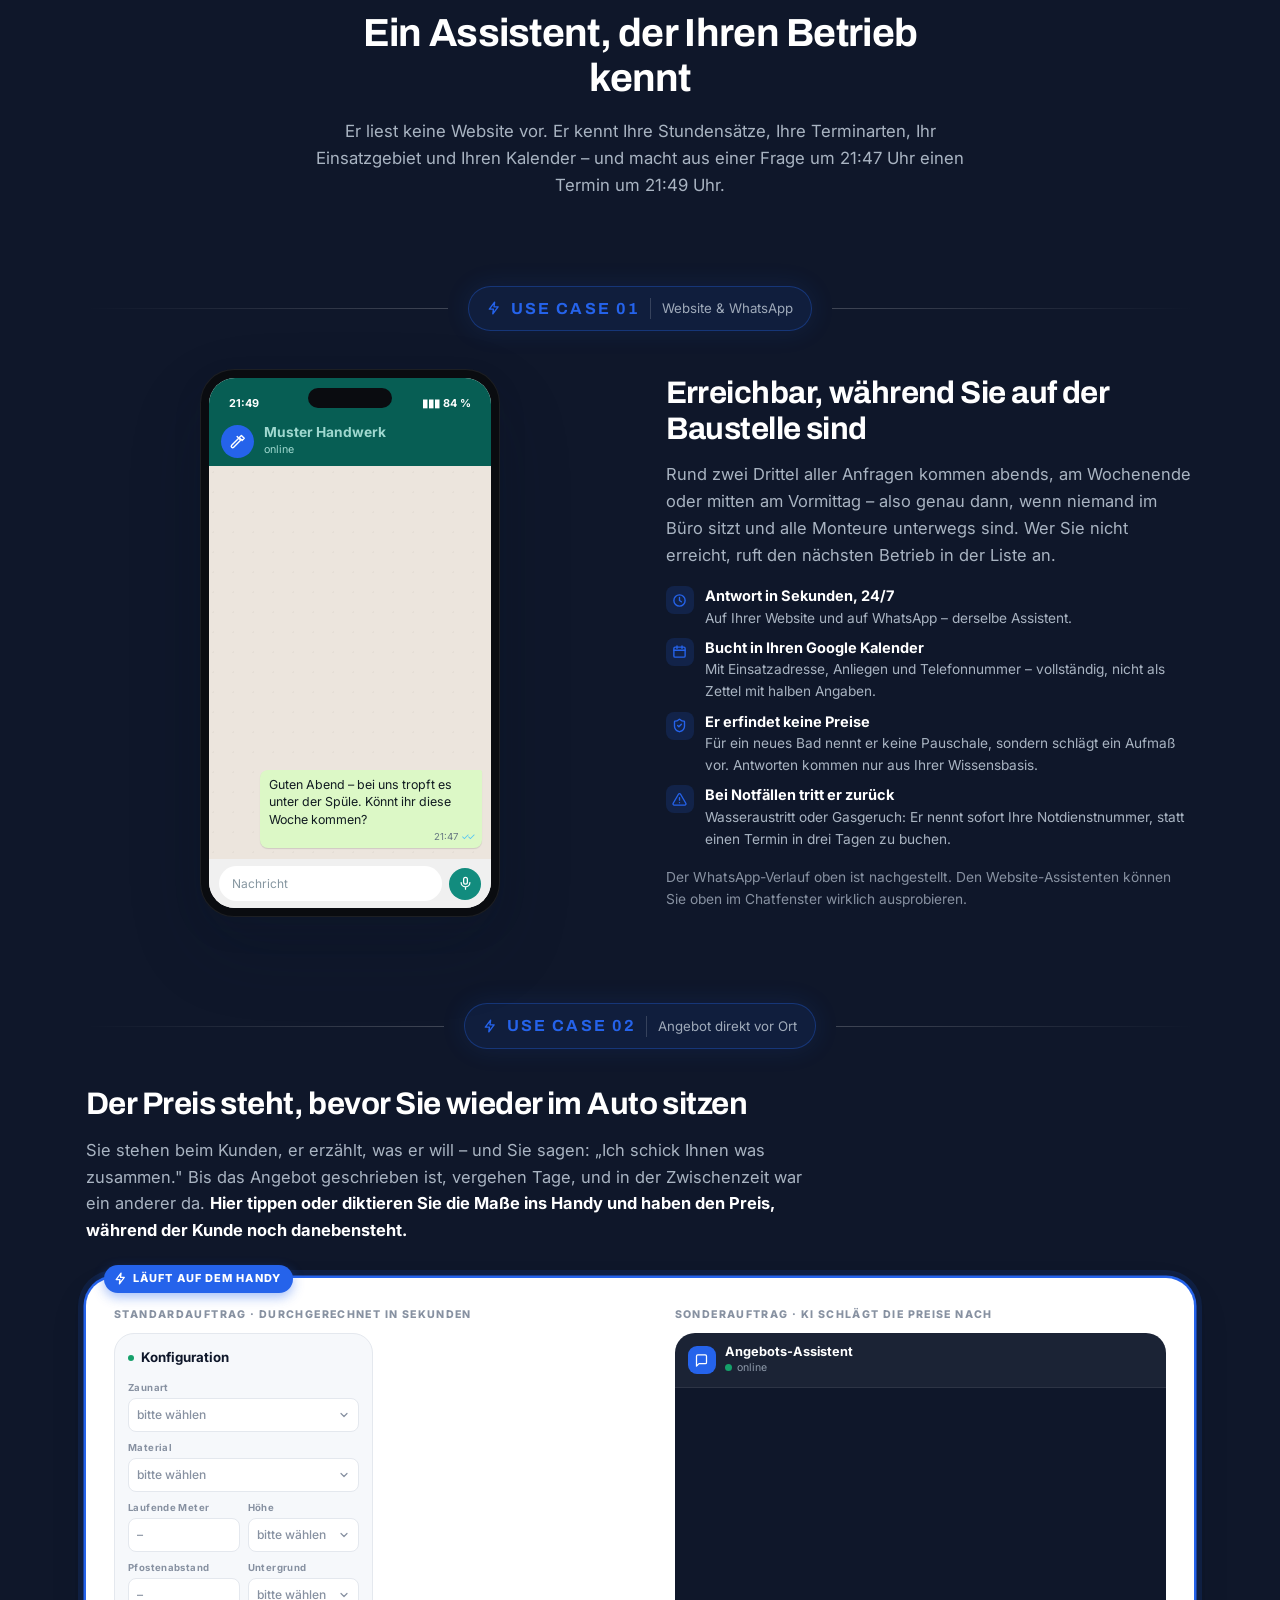
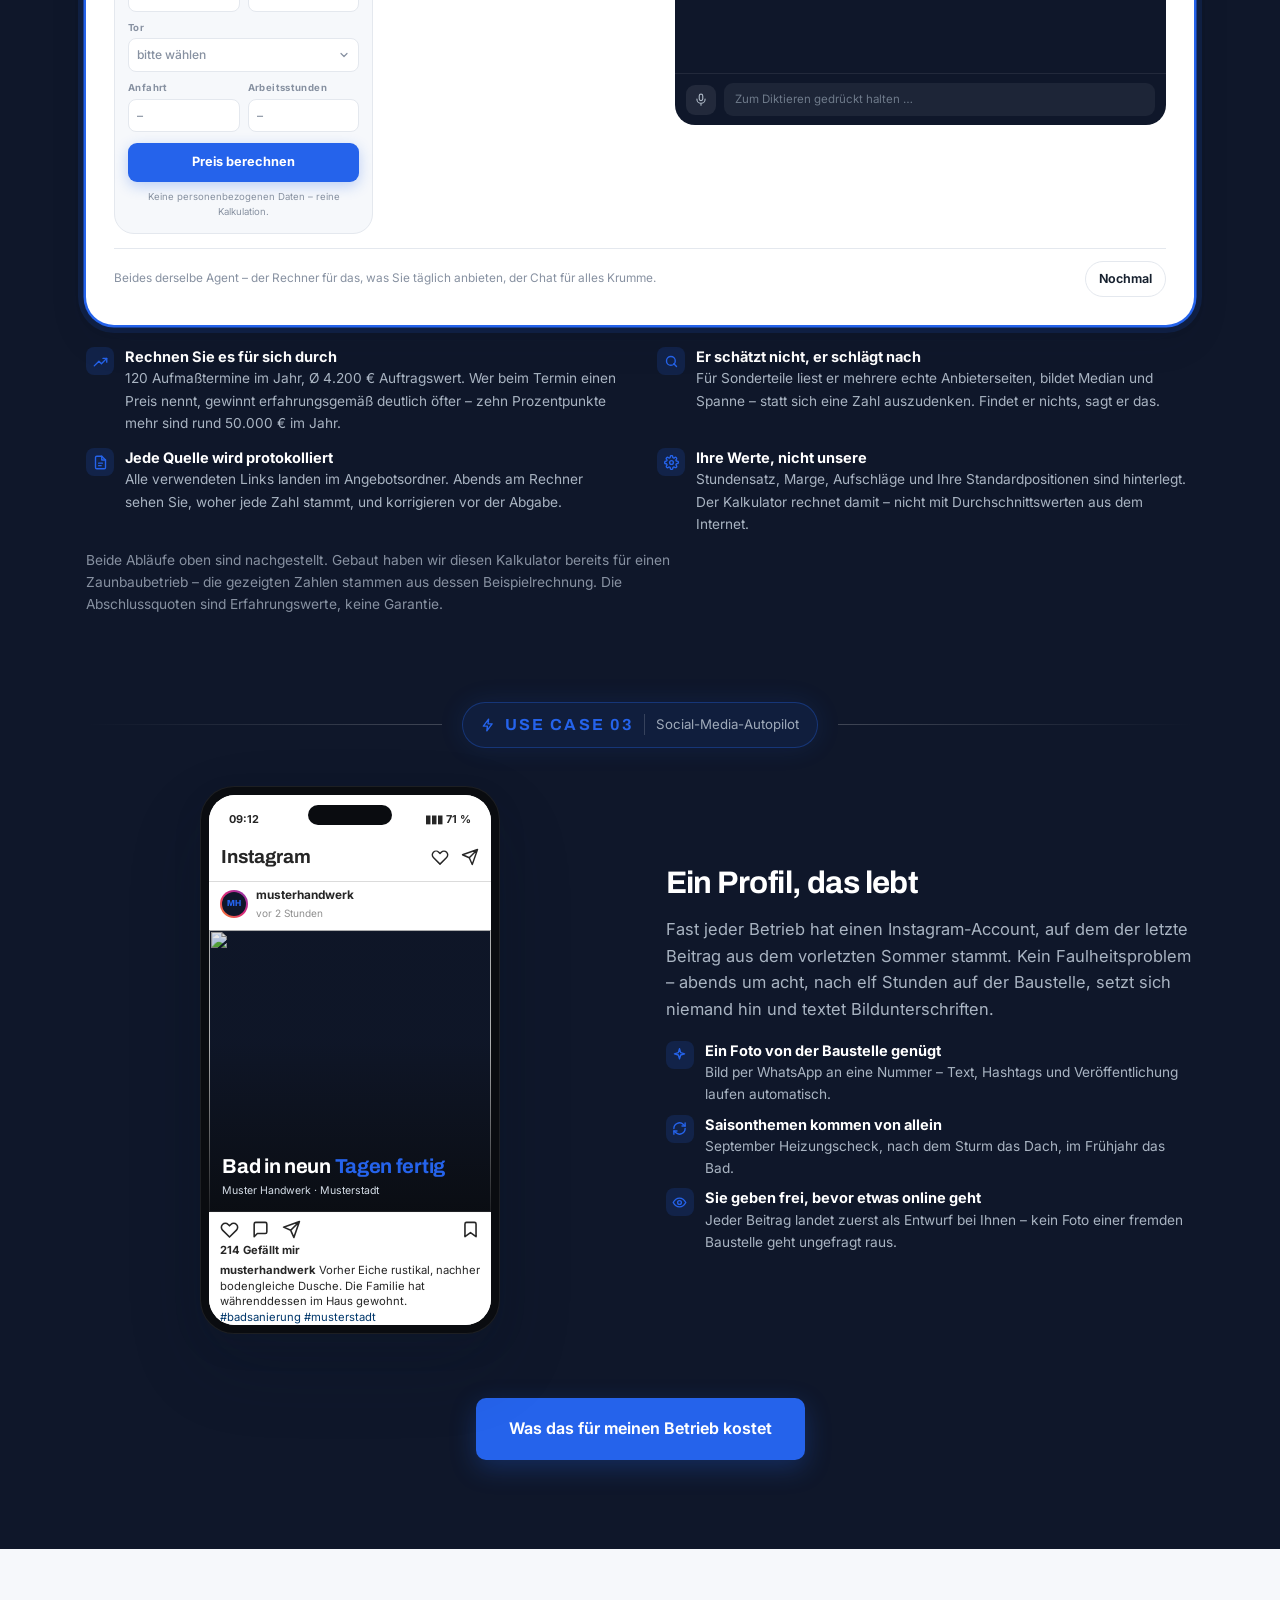
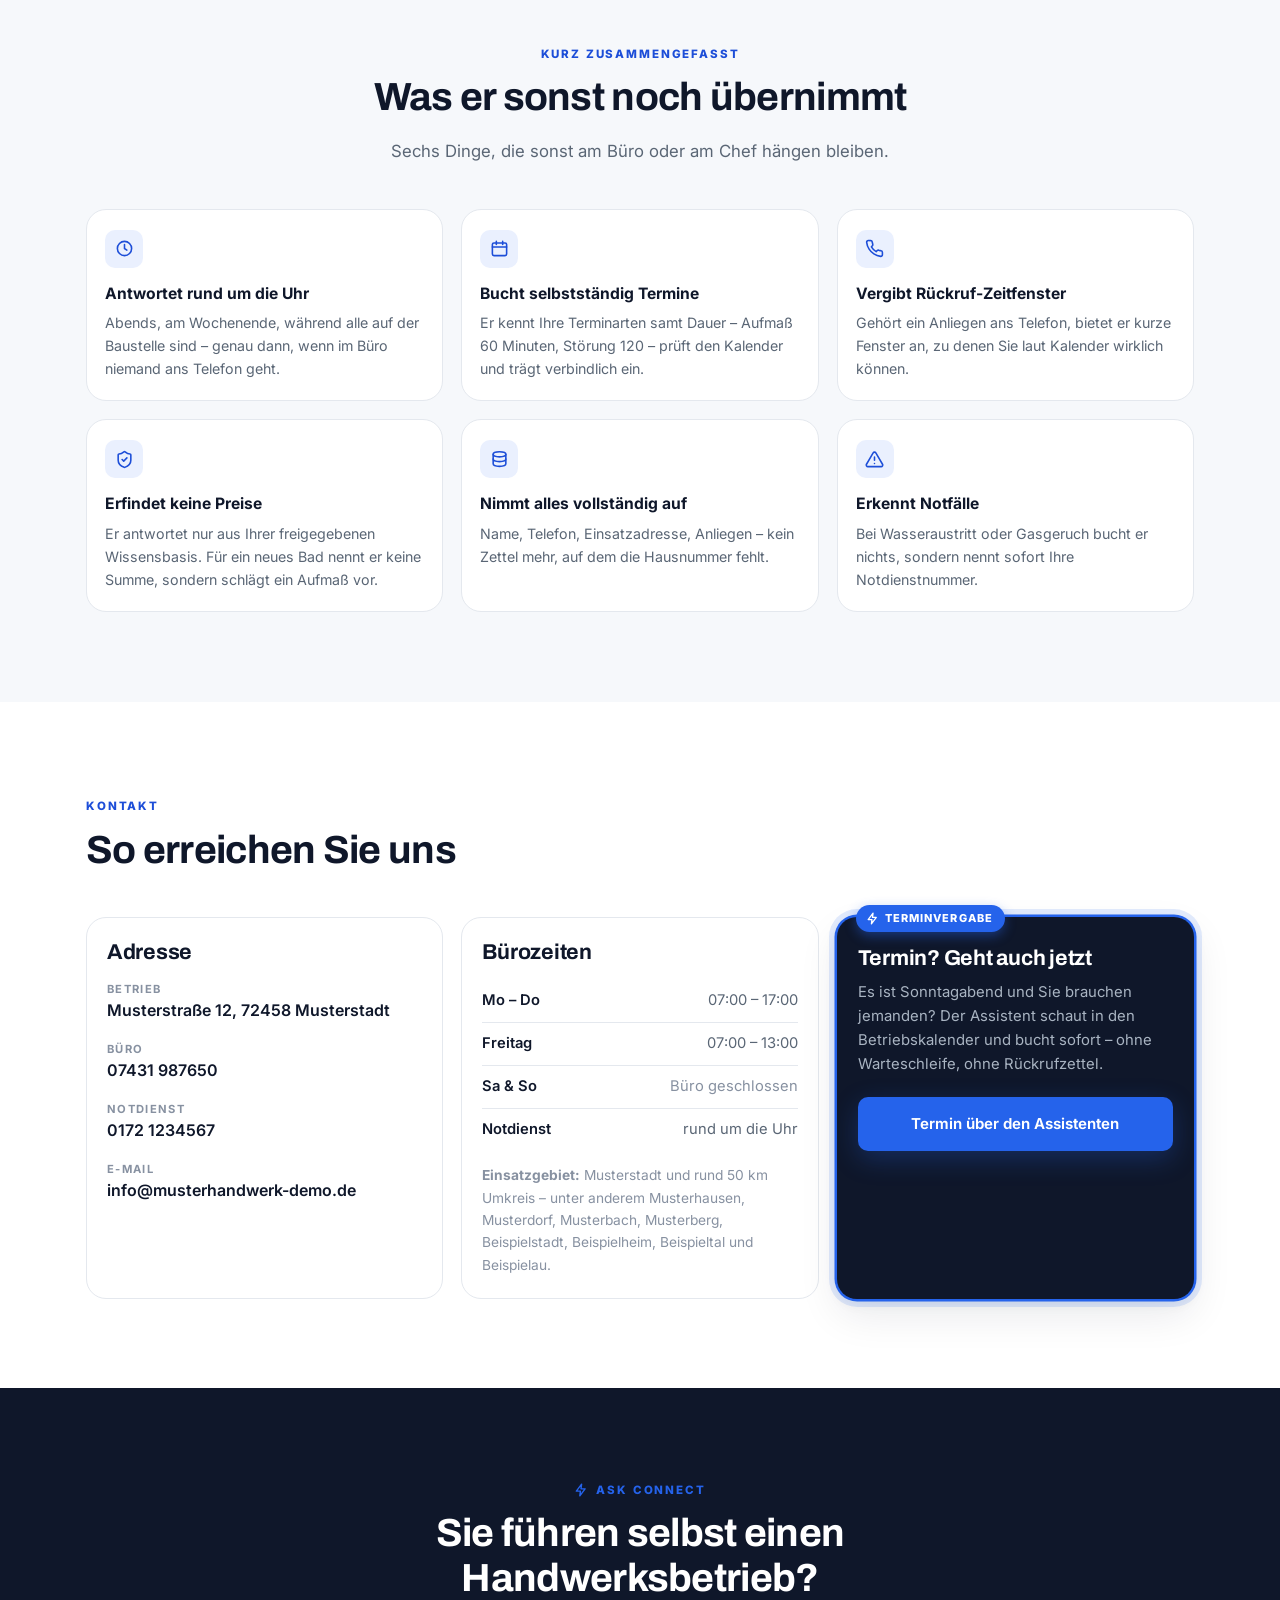
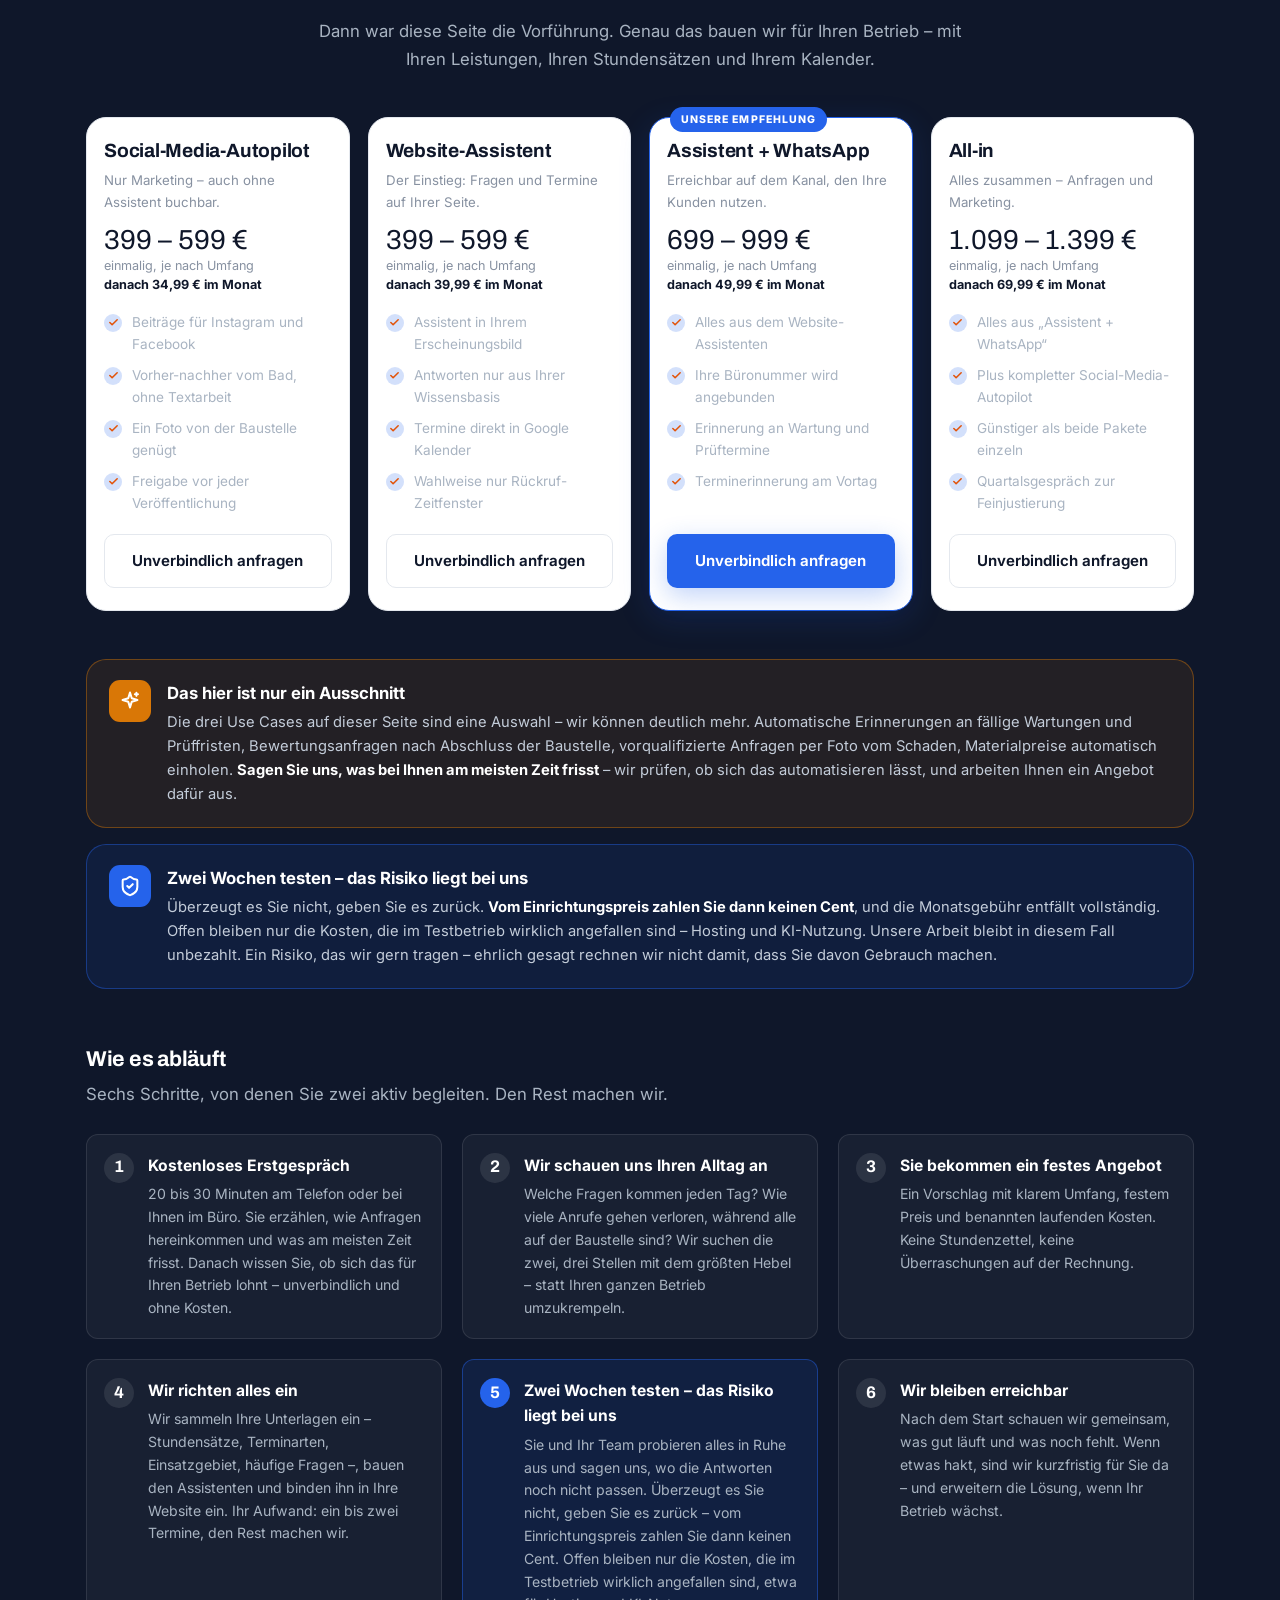
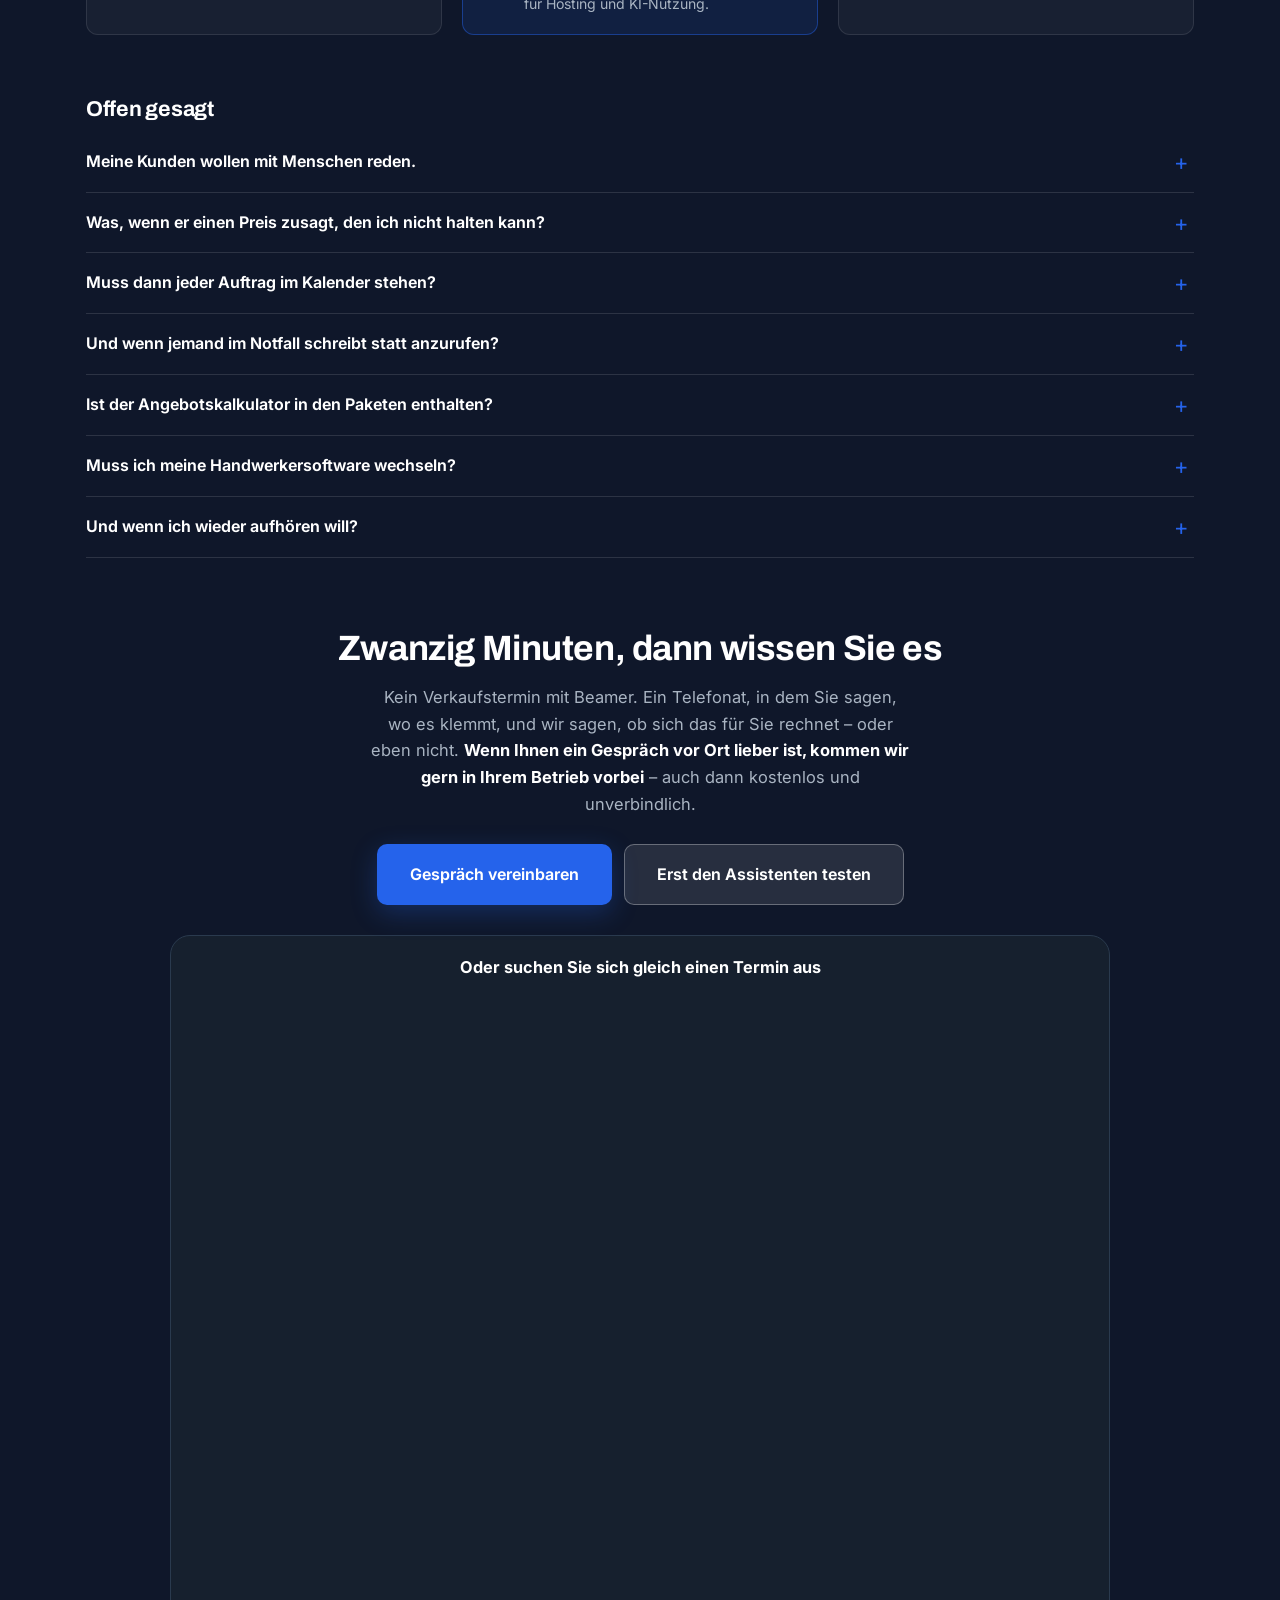
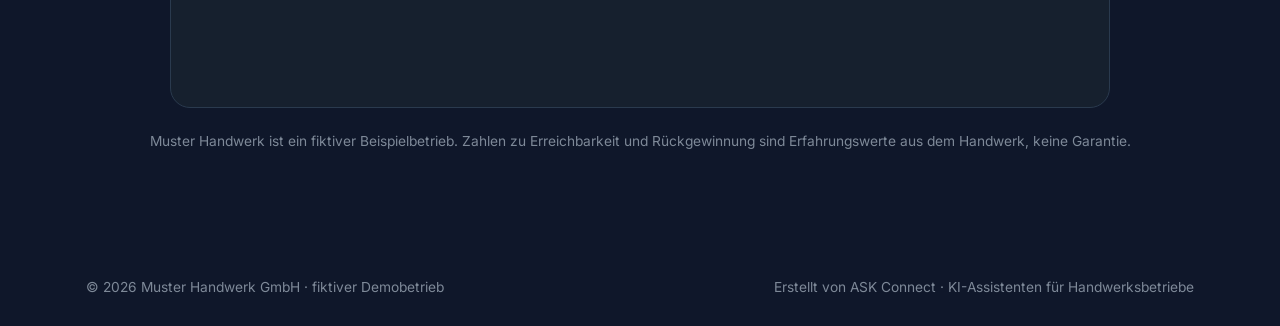
==== commit e0ad9b86: ""Gespraech vereinbaren" oeffnet den Kalender statt des Mailprogramms Der Knopf setzte bisher eine vo" ====
--- a/index.html
+++ b/index.html
@@ -524,7 +524,17 @@
         gern in Ihrem Betrieb vorbei</b> – auch dann kostenlos und unverbindlich.
       </p>
       <div class="brow" style="justify-content:center">
-        <a class="btn b-pri b-lg" href="#" data-mailto>Gespräch vereinbaren</a>
+        <!-- Oeffnet den Kalender als Overlay. Namespace und Farben werden weiter
+             unten in diesem Abschnitt initialisiert, deshalb genuegen hier die
+             data-Attribute. Als <button>, damit der Klick nicht zusaetzlich an
+             den Seitenanfang springt.
+             Wer lieber schreibt, findet die Adresse in der Fusszeile. -->
+        <button class="btn b-pri b-lg" type="button"
+                data-cal-link="alexander/erstgesprach"
+                data-cal-namespace="erstgesprach"
+                data-cal-config='{"layout":"month_view","useSlotsViewOnSmallScreen":"true"}'>
+          Gespräch vereinbaren
+        </button>
         <button class="btn b-lig b-lg" type="button"
                 data-frage="Ich habe selbst einen Handwerksbetrieb. Was genau bekomme ich bei euch?">
           Erst den Assistenten testen
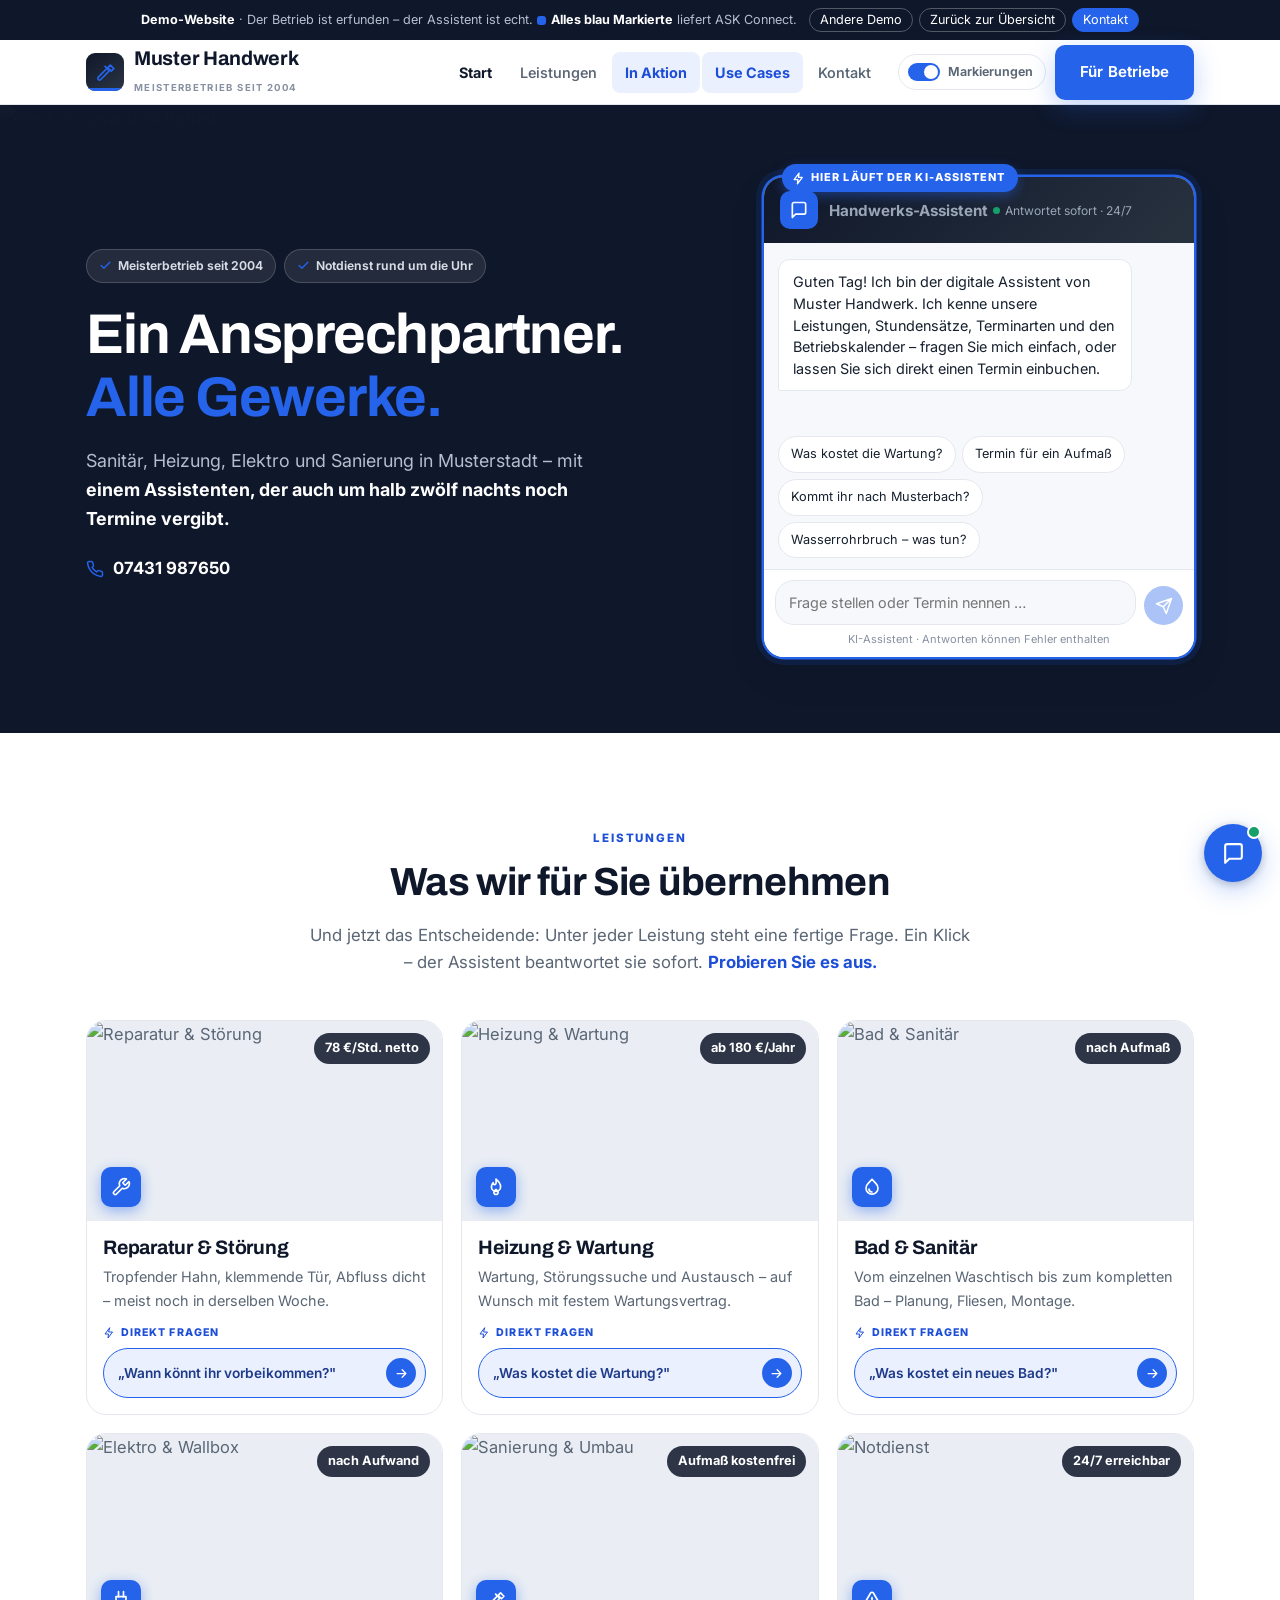
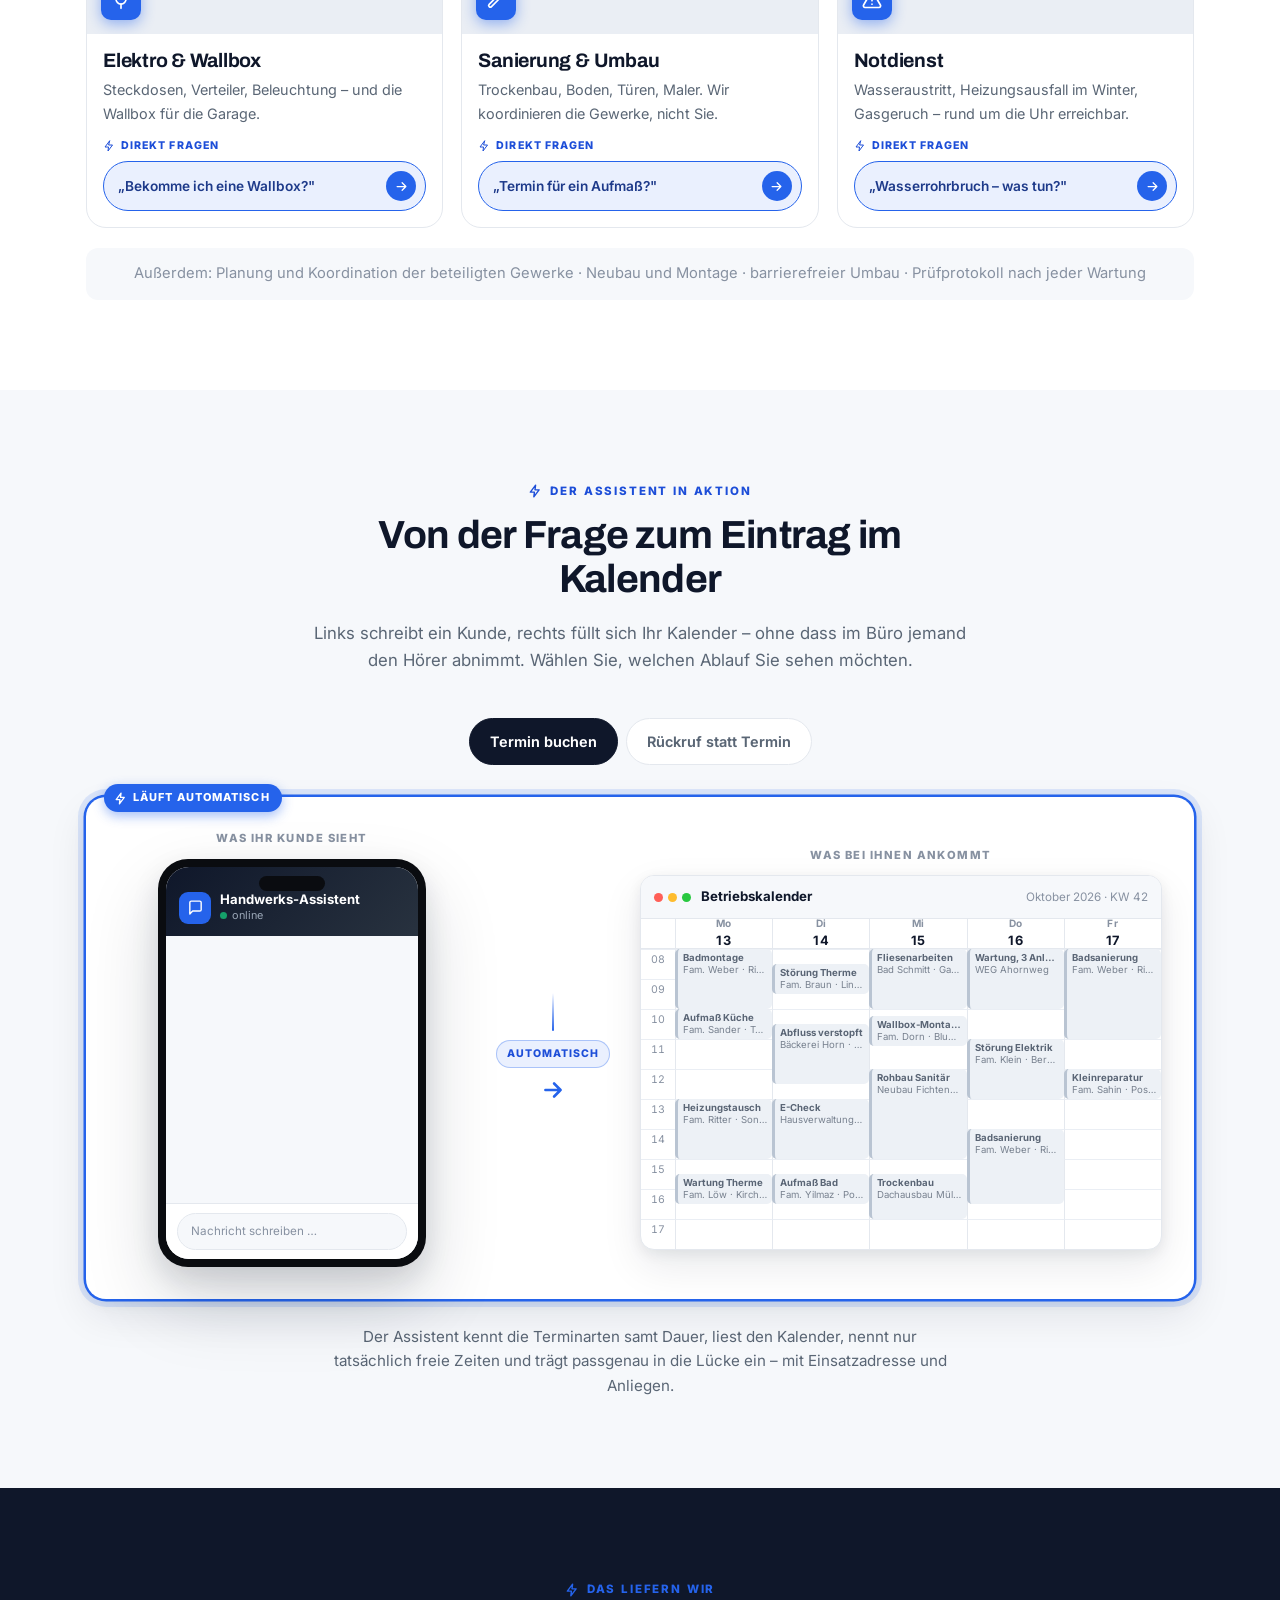
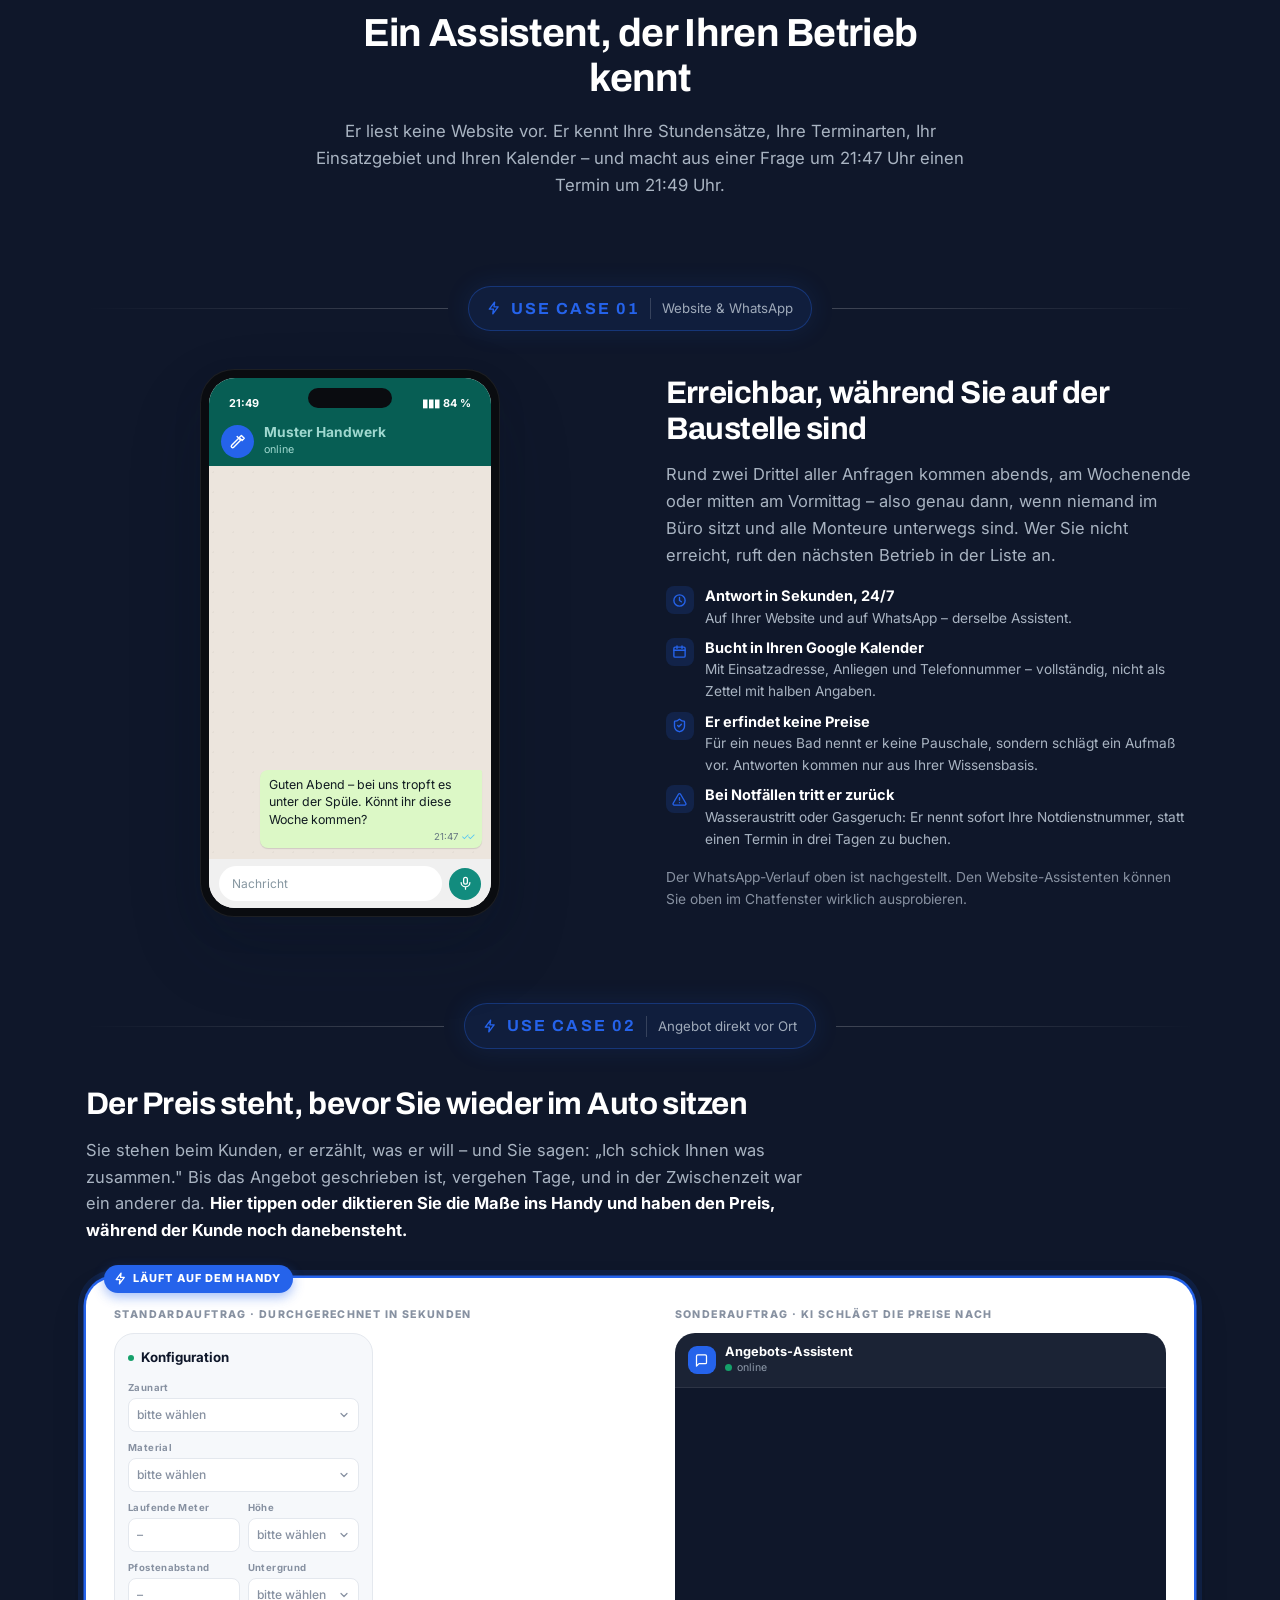
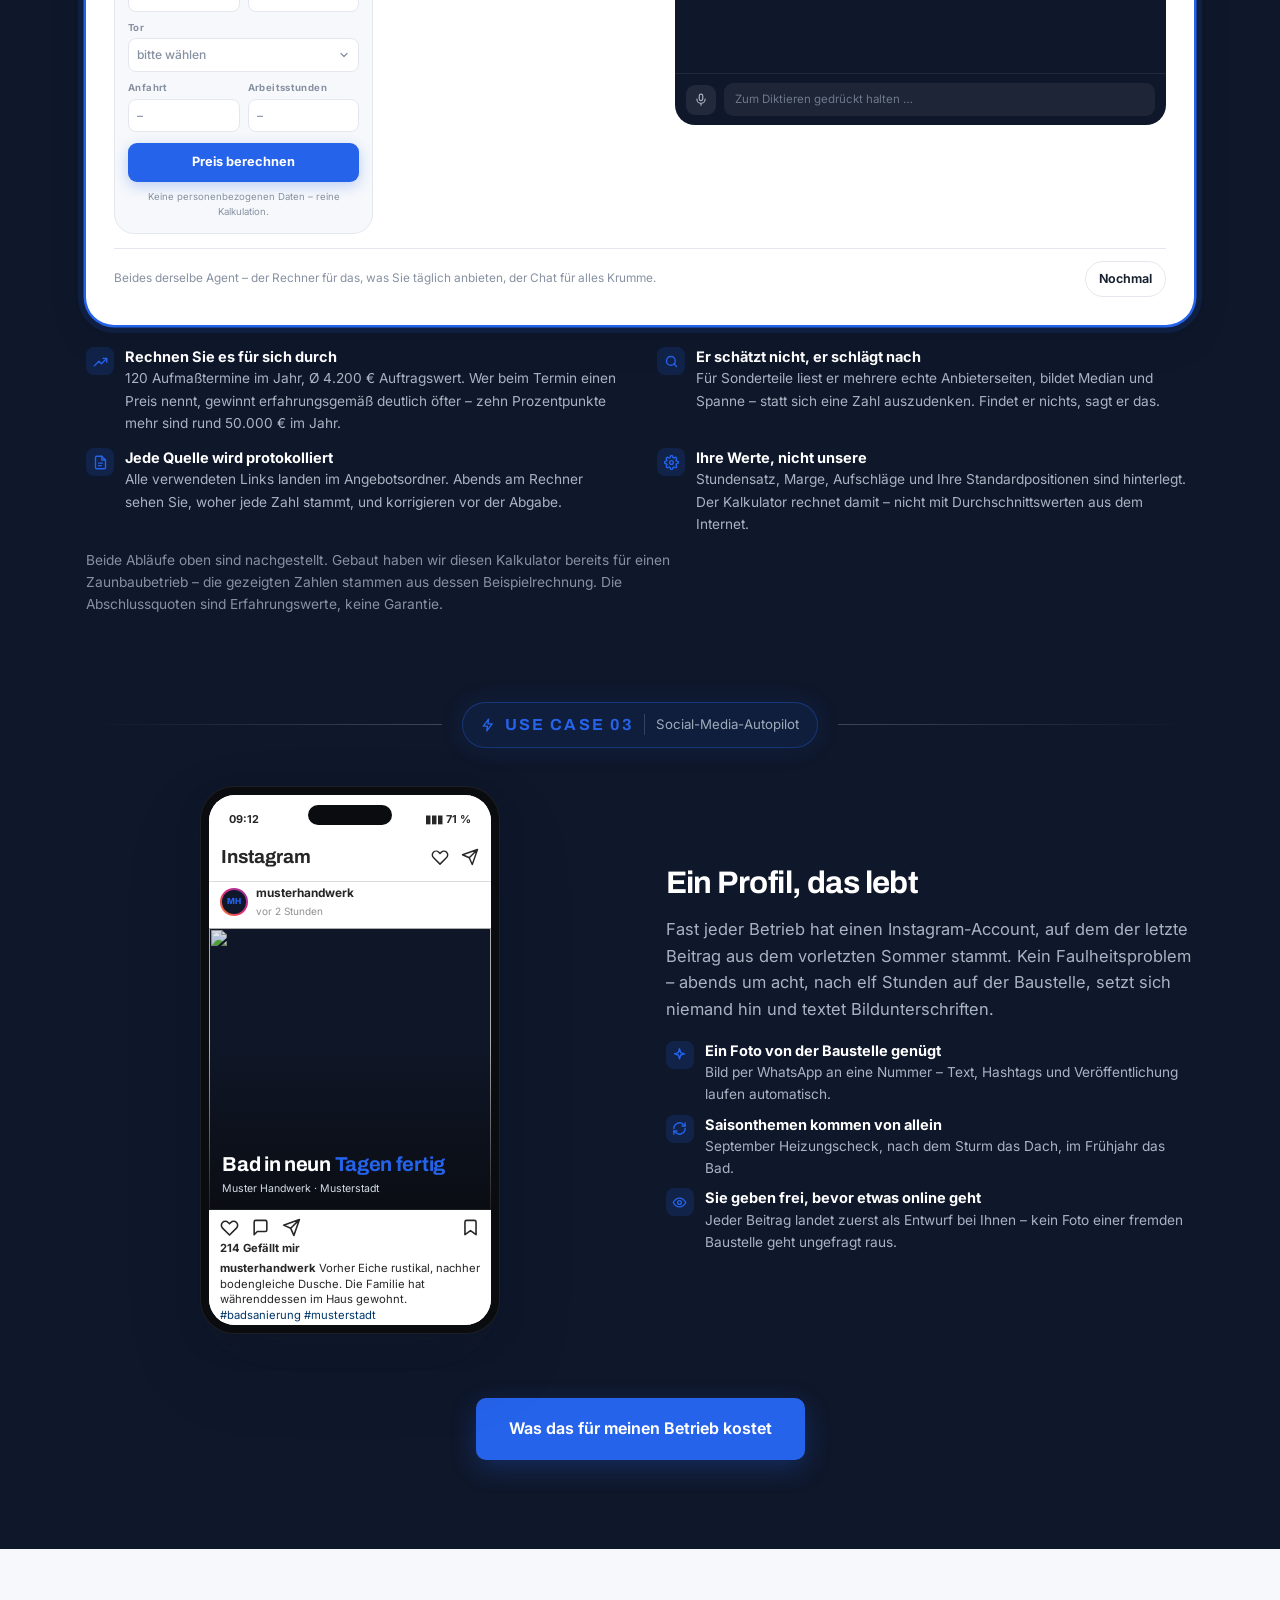
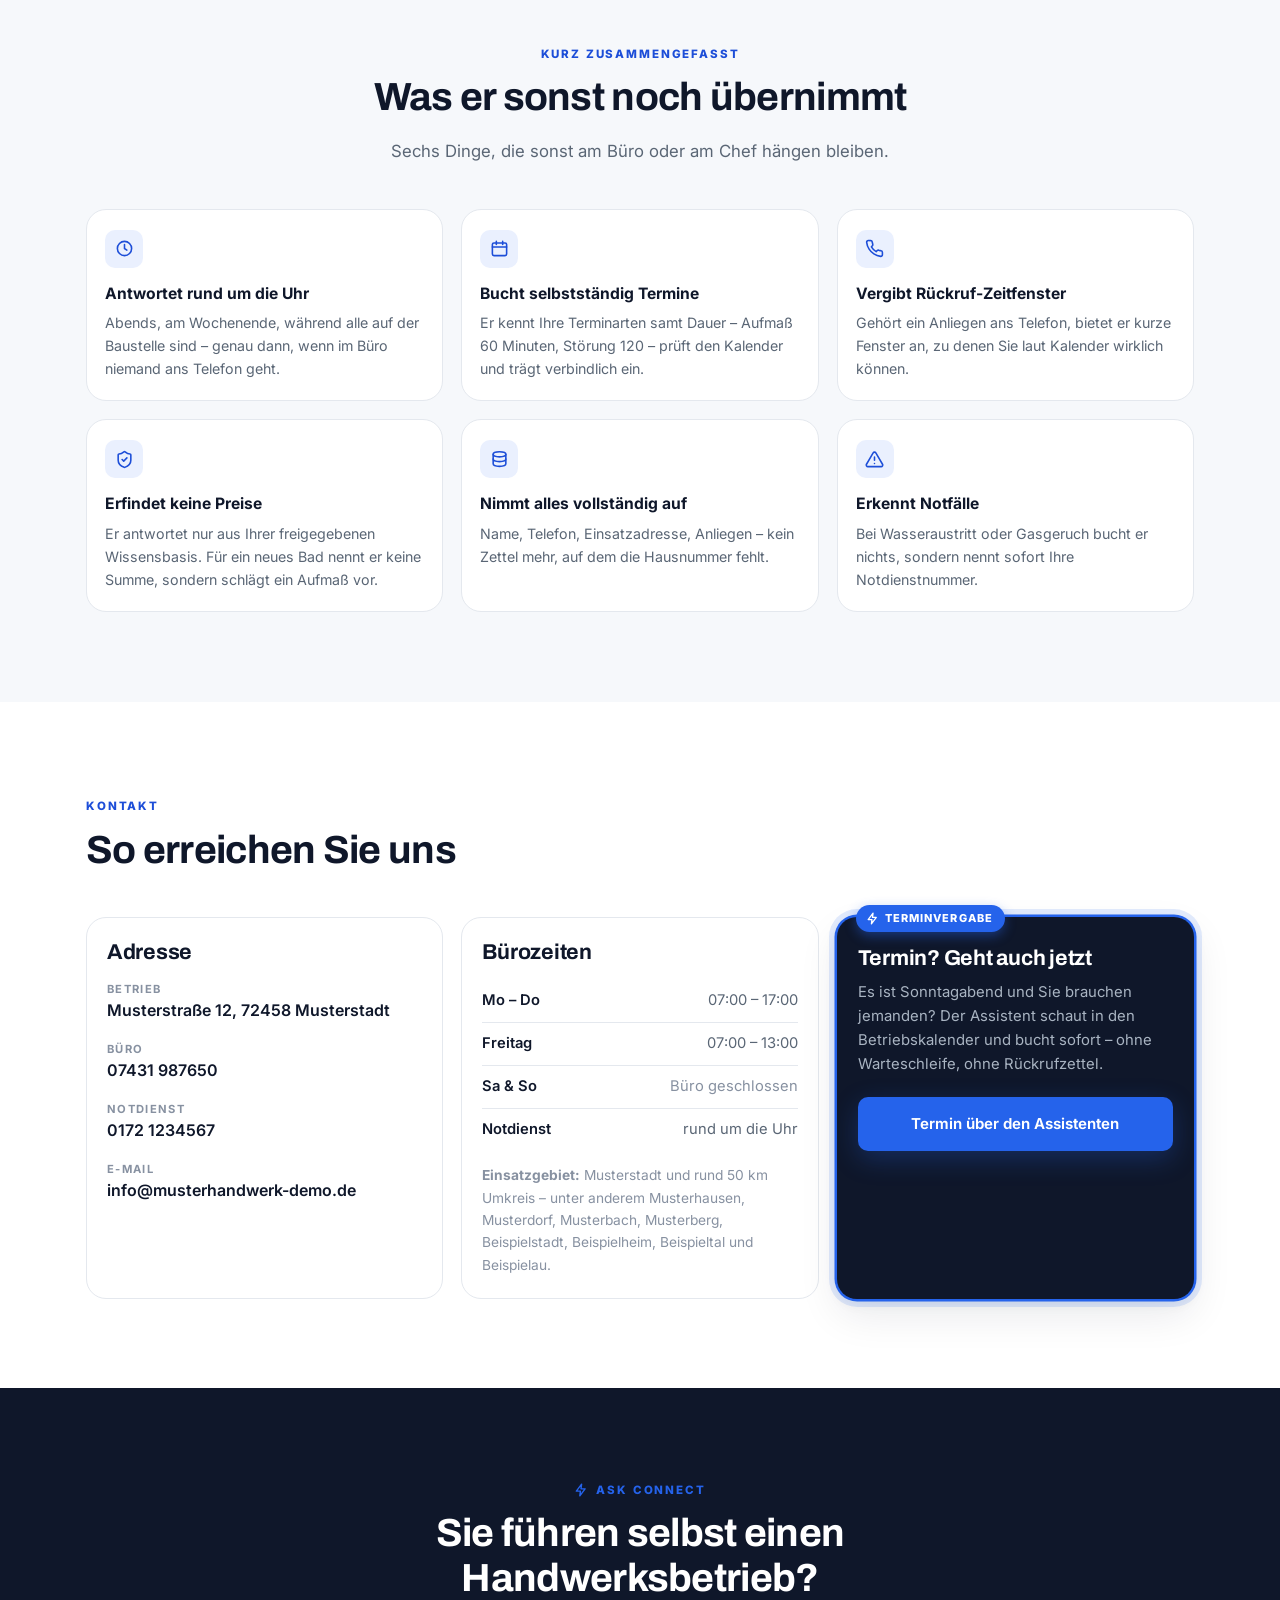
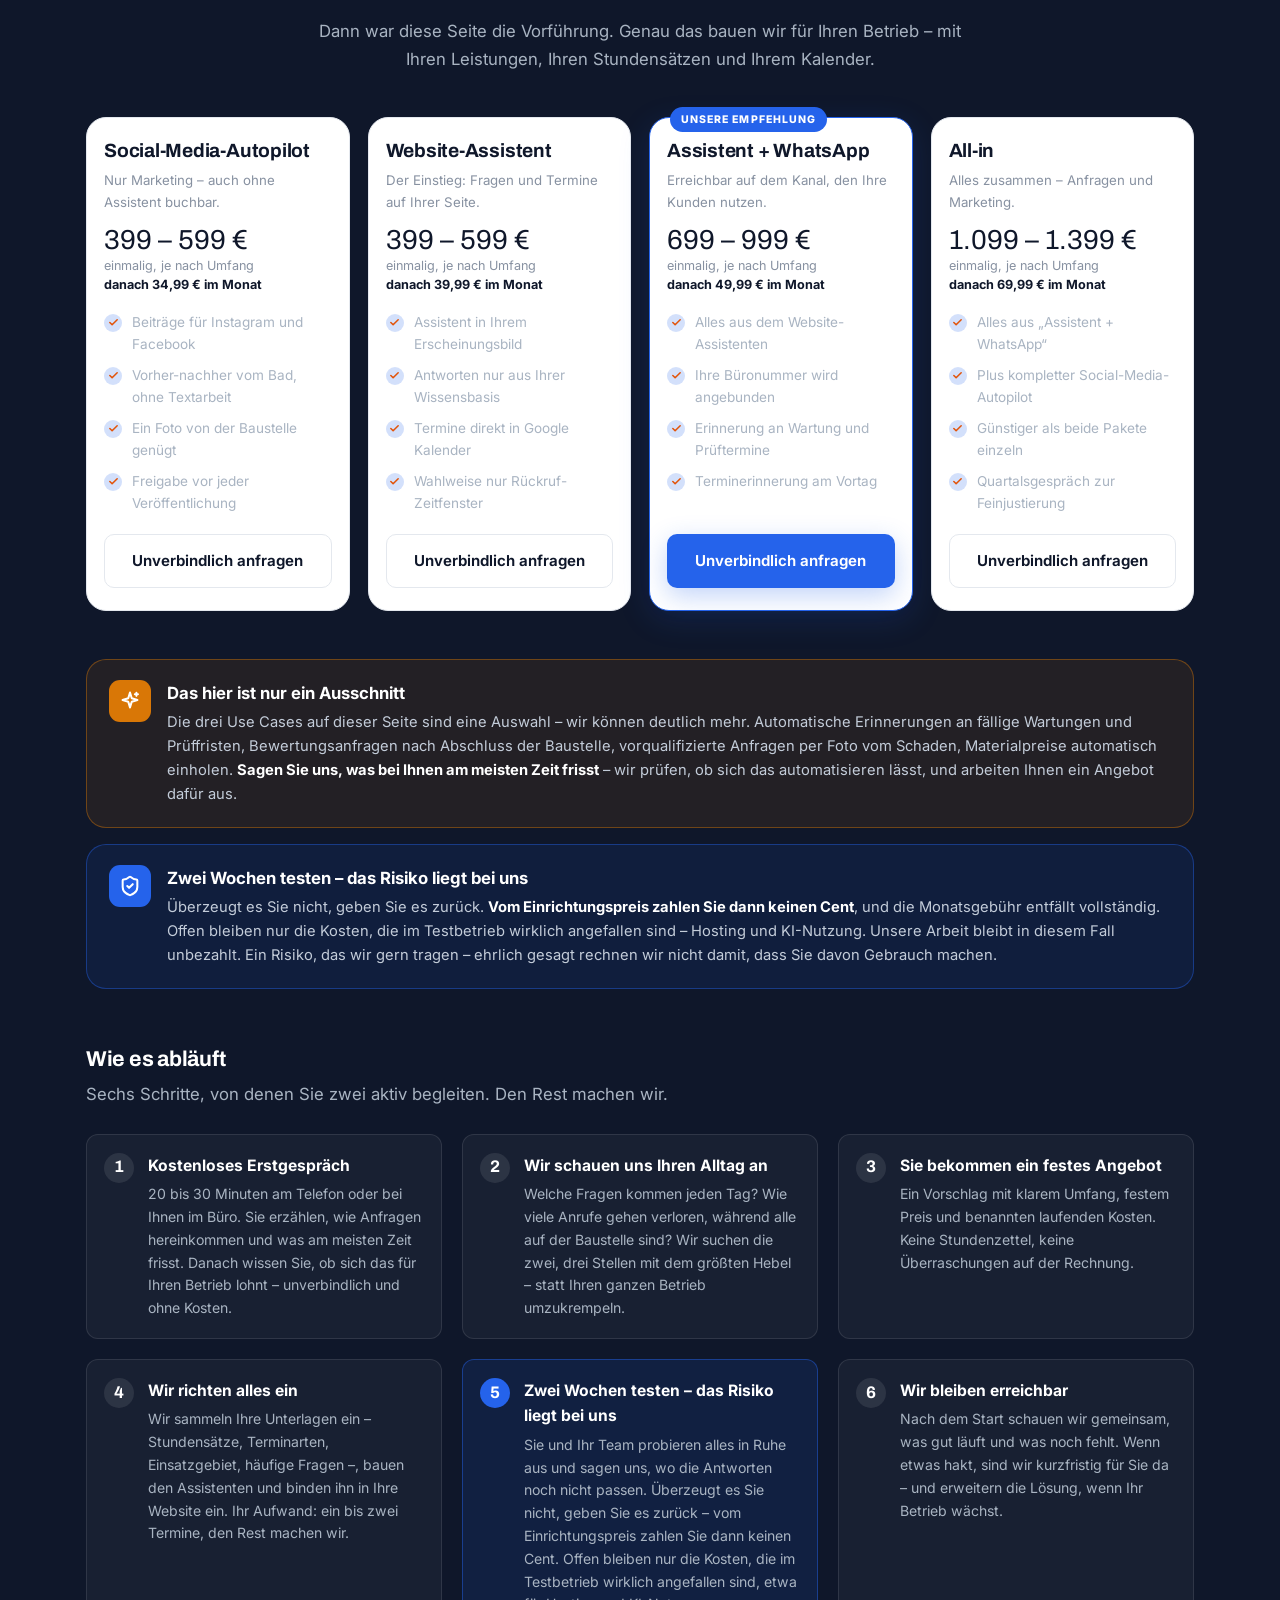
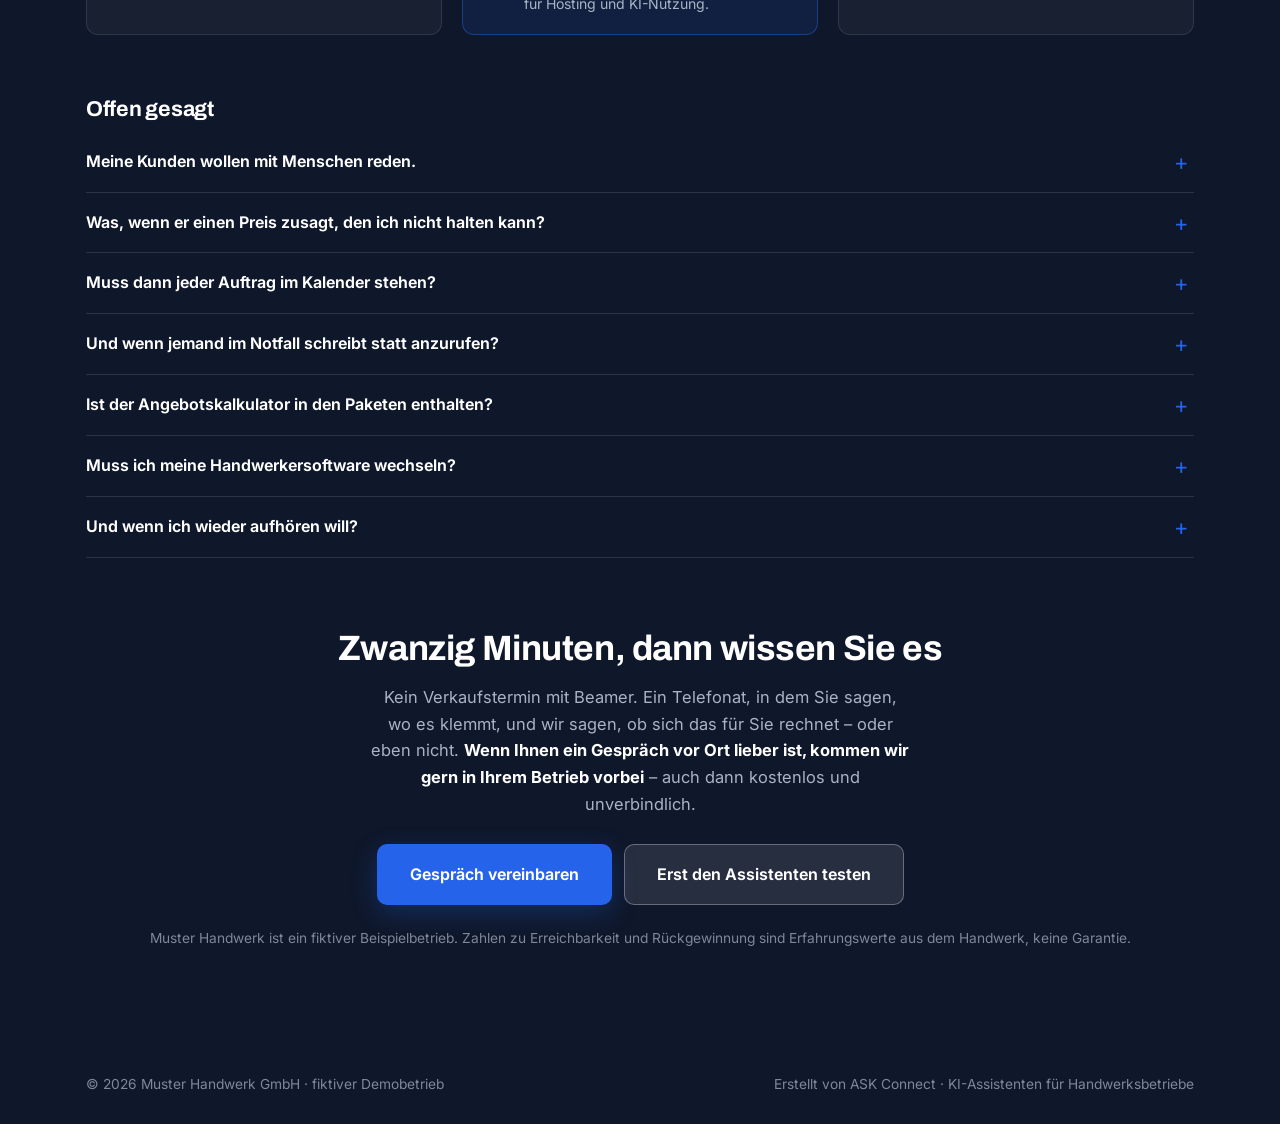
==== commit 85ed4dd9: "Fest eingebauten Kalender entfernt, Overlay am Knopf reicht Seit der Knopf "Gespraech vereinbaren" d" ====
--- a/index.html
+++ b/index.html
@@ -542,25 +542,18 @@
       </div>
 
       <!-- ═══════════ Terminbuchung ASK CONNECT (Beginn) ═══════════
+           Kein fest eingebauter Kalender: Der Knopf "Gespräch vereinbaren"
+           oeffnet ihn als Overlay. Hier steht nur die Initialisierung - ohne
+           sie kennt der Knopf weder Namespace noch Farben.
            Der Kalender laeuft in einem iframe von cal.askconnect.de und ist
            ueber assets/styles.css nicht erreichbar. Die Farben unten sind
            deshalb als cssVarsPerTheme hinterlegt und entsprechen der Palette
            dieser Demo (--ink2 als Flaeche, --ac als Akzent), umgerechnet in
            deckende Hex-Werte: halbtransparente Angaben nimmt Cal.com nicht
            zuverlaessig an. -->
-      <div class="calbox">
-        <b class="calbox-t">Oder suchen Sie sich gleich einen Termin aus</b>
-        <div class="calembed" id="cal-erstgespraech"></div>
-      </div>
       <script type="text/javascript">
         (function (C, A, L) { let p = function (a, ar) { a.q.push(ar); }; let d = C.document; C.Cal = C.Cal || function () { let cal = C.Cal; let ar = arguments; if (!cal.loaded) { cal.ns = {}; cal.q = cal.q || []; d.head.appendChild(d.createElement("script")).src = A; cal.loaded = true; } if (ar[0] === L) { const api = function () { p(api, arguments); }; const namespace = ar[1]; api.q = api.q || []; if(typeof namespace === "string"){cal.ns[namespace] = cal.ns[namespace] || api;p(cal.ns[namespace], ar);p(cal, ["initNamespace", namespace]);} else p(cal, ar); return;} p(cal, ar); }; })(window, "https://cal.askconnect.de/embed/embed.js", "init");
         Cal("init", "erstgesprach", { origin: "https://cal.askconnect.de" });
-
-        Cal.ns.erstgesprach("inline", {
-          elementOrSelector: "#cal-erstgespraech",
-          config: { "layout": "month_view", "useSlotsViewOnSmallScreen": "true" },
-          calLink: "alexander/erstgesprach",
-        });
 
         Cal.ns.erstgesprach("ui", {
           hideEventTypeDetails: false,
--- a/assets/styles.css
+++ b/assets/styles.css
@@ -1533,19 +1533,3 @@
 @media (max-width:560px){
   .dblinks a{ padding:2px 8px; }
 }
-
-/* ═══════════ Terminbuchung (Cal.com) ═══════════
-   Nur der Rahmen: Der Kalender selbst liegt in einem iframe und wird ueber
-   cssVarsPerTheme am Einbettungscode in index.html eingefaerbt.
-   Keine feste Hoehe und kein overflow:scroll - Cal.com meldet seine Hoehe
-   selbst, eine zweite Scrollleiste waere nur stoerend. */
-.calbox{
-  max-width:940px; margin:30px auto 0; background:var(--ink2);
-  border:1px solid #2A3A4E; border-radius:var(--rl); padding:14px;
-}
-.calbox-t{ display:block; color:#fff; text-align:center; margin:4px 0 12px; font-size:1.02rem; }
-.calembed{ width:100%; min-height:700px; }
-@media (max-width:560px){
-  .calbox{ padding:8px; border-radius:var(--r); margin-top:22px; }
-  .calembed{ min-height:620px; }
-}
